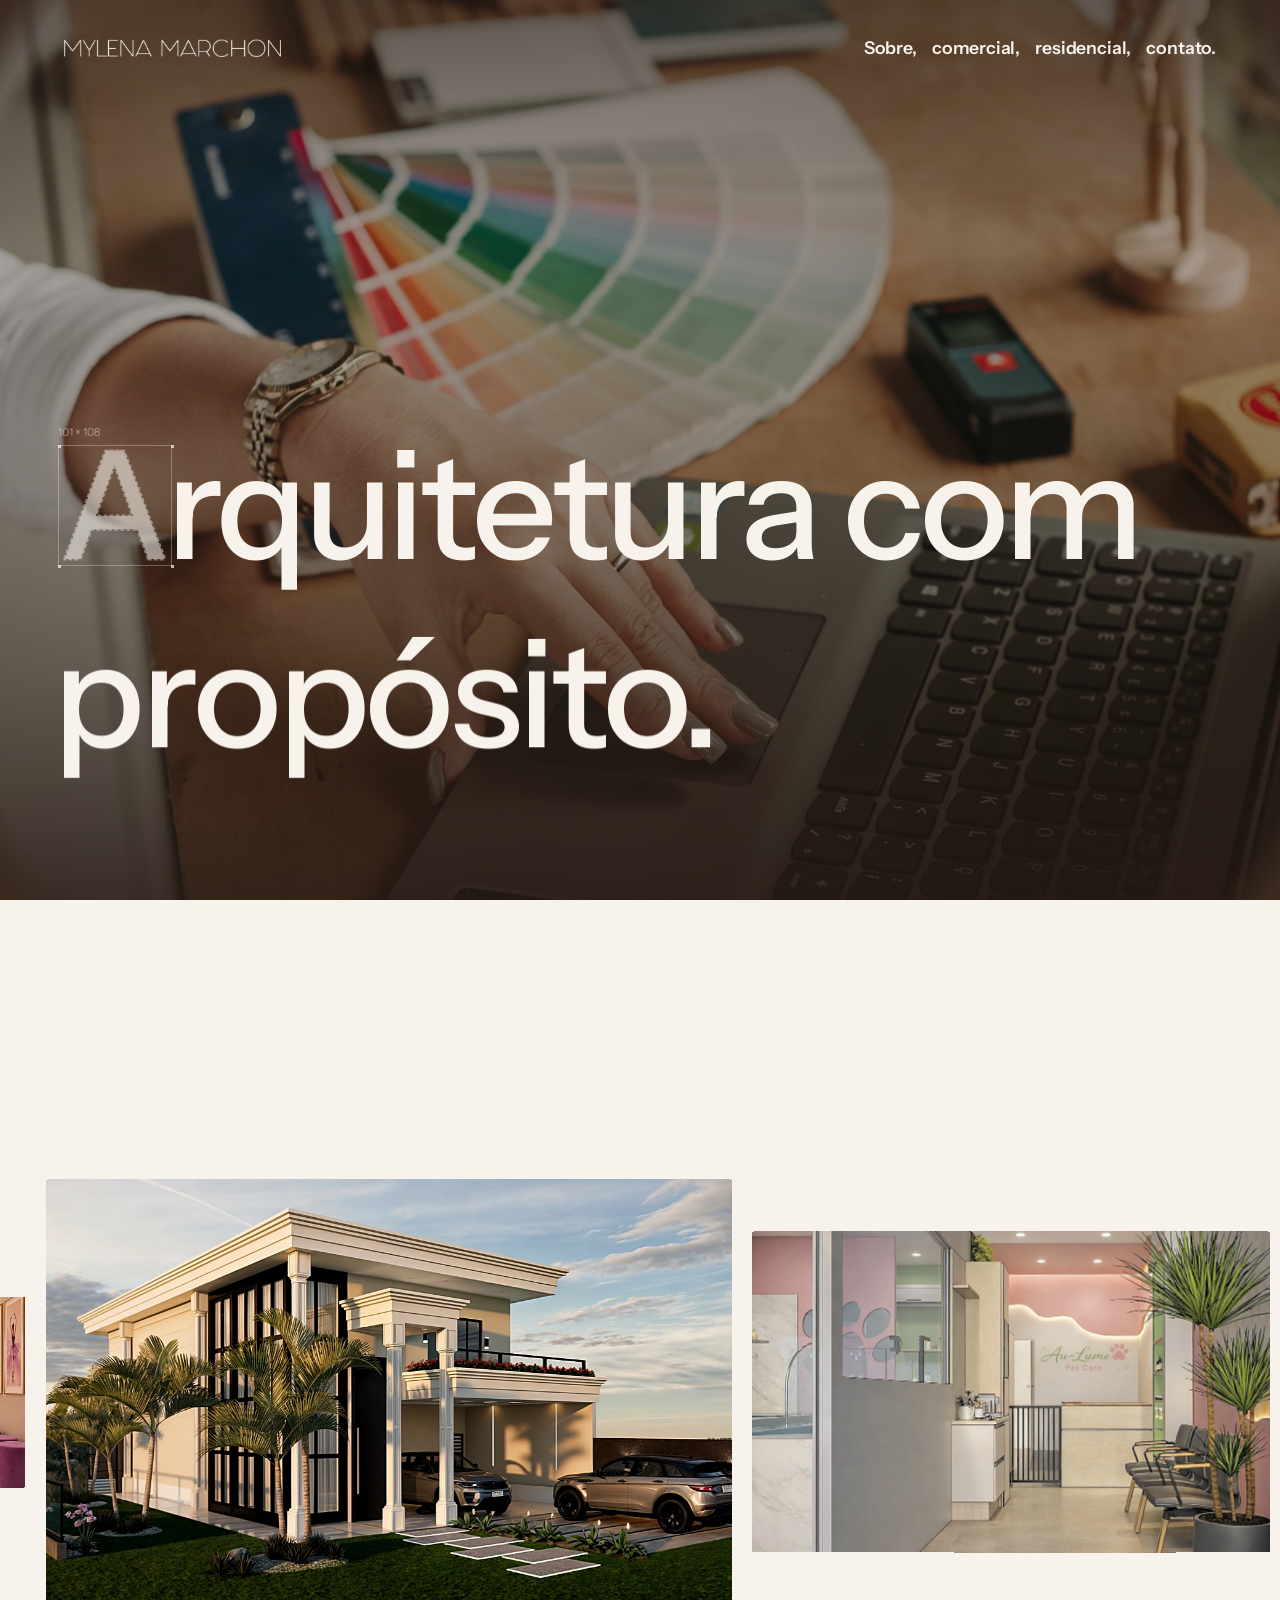
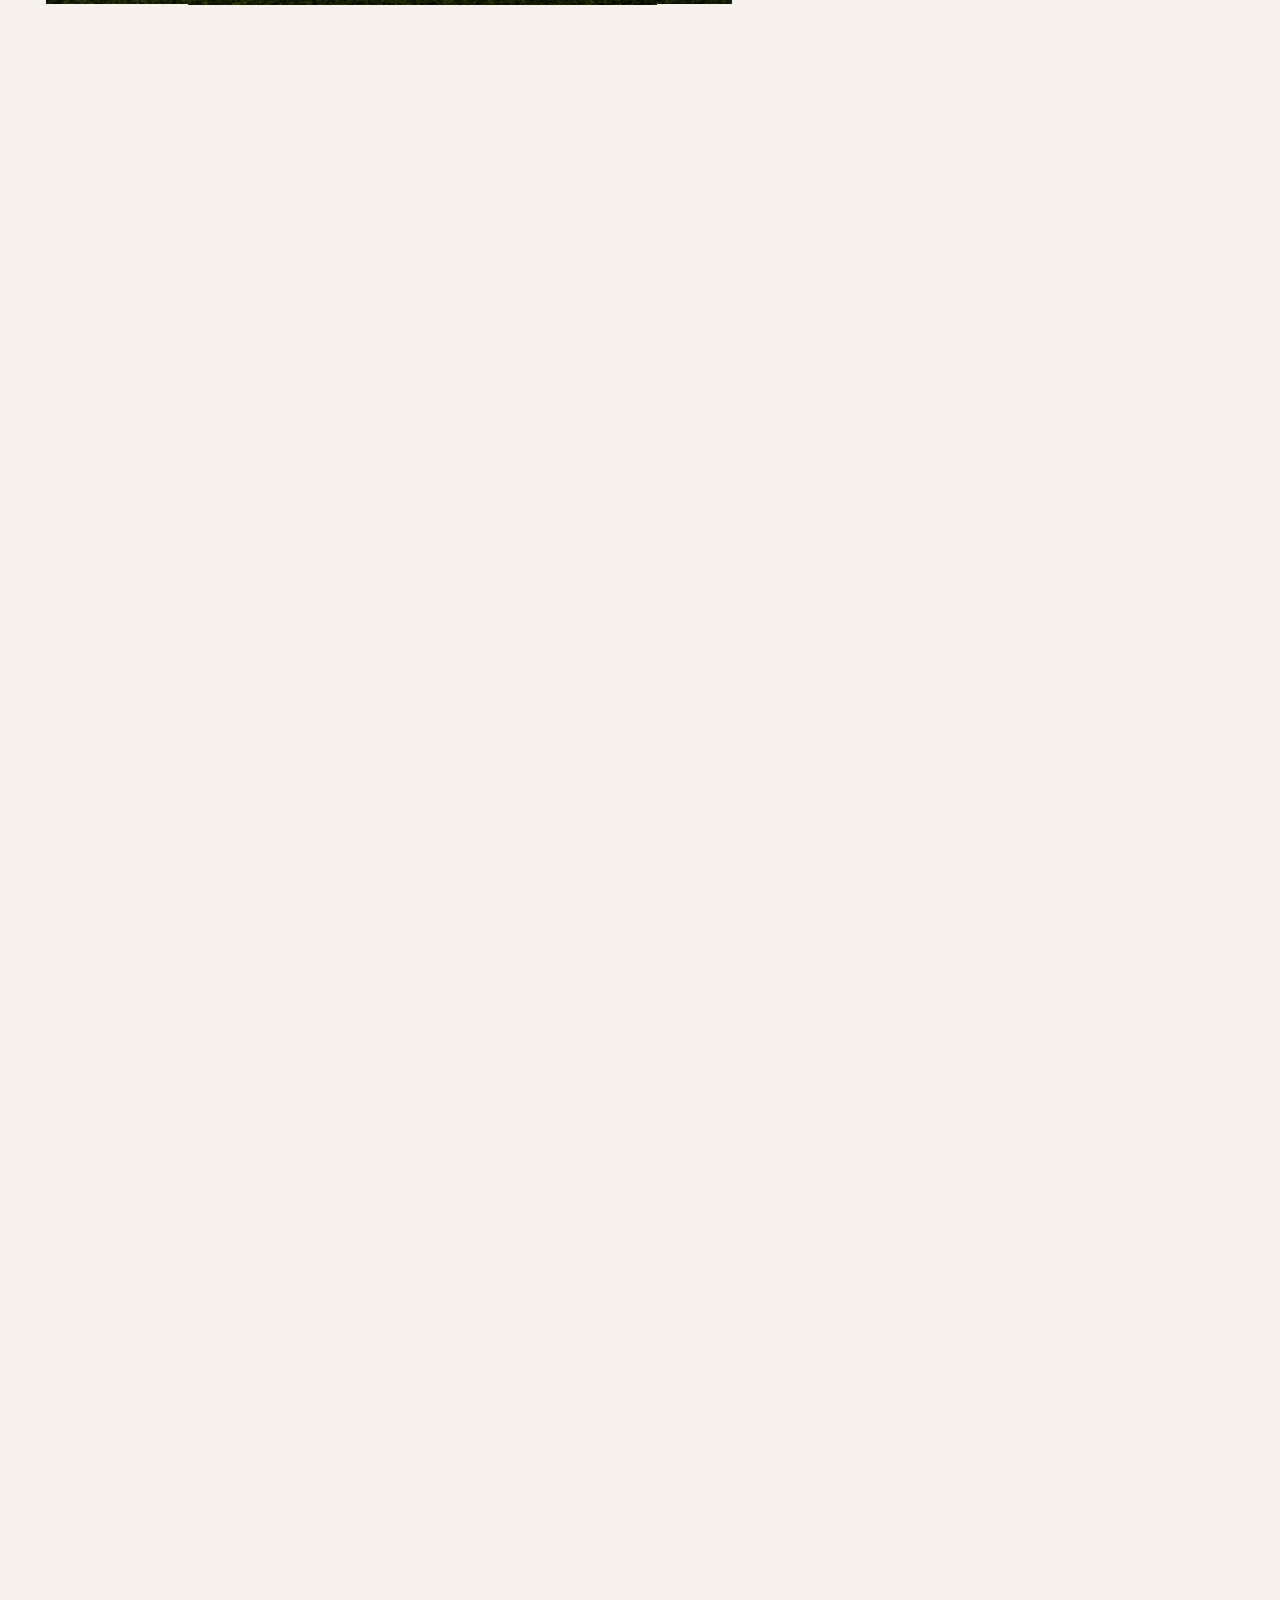
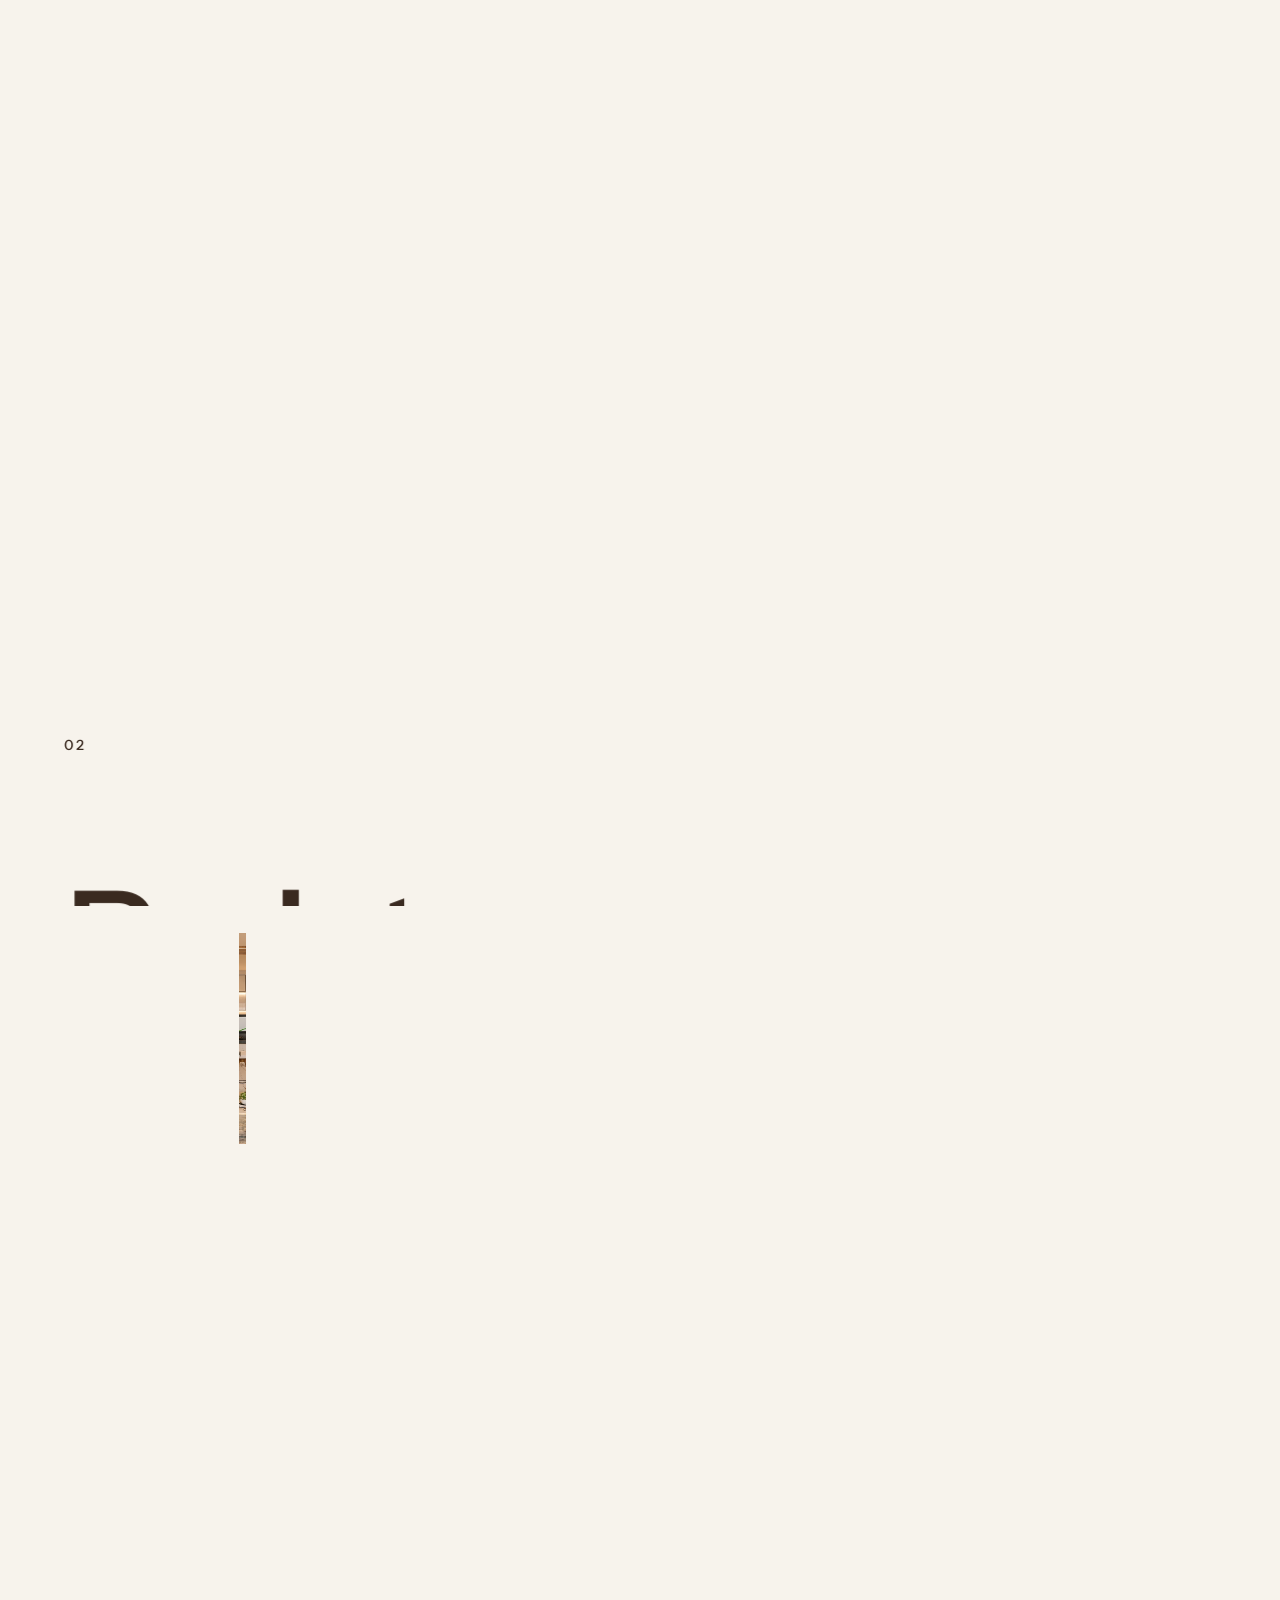
==== index.html @ b4330e36 "Site MM Arquitetura Co-Authored-By: Claude Sonnet 5.5 <noreply@anthropic.com>" ====
<!doctype html>
<html lang="pt-BR">
<head>
  <meta charset="utf-8">
  <meta name="viewport" content="width=device-width, initial-scale=1, viewport-fit=cover">
  <title>MM Arquitetura | Mylena Marchon — Arquitetura com propósito</title>
  <meta name="description" content="Arquitetura com propósito. Projetos residenciais e comerciais que unem estética, funcionalidade e identidade. Araruama · Região dos Lagos · Niterói · Rio de Janeiro.">
  <meta name="theme-color" content="#3a2a20">
  <meta property="og:title" content="MM Arquitetura | Mylena Marchon">
  <meta property="og:description" content="Arquitetura com propósito. Espaços que fazem sentido para quem vive e para quem escolhe estar neles.">
  <meta property="og:image" content="assets/img/hero-2-2000.webp">
  <meta property="og:type" content="website">
  <link rel="icon" href="assets/favicon.png">

  <link rel="preconnect" href="https://fonts.googleapis.com">
  <link rel="preconnect" href="https://fonts.gstatic.com" crossorigin>
  <link rel="stylesheet" href="https://fonts.googleapis.com/css2?family=Instrument+Sans:ital,wght@0,400;0,500;0,600;1,400;1,500&display=swap">
  <link rel="preload" as="image" href="assets/img/hero-1-2000.webp" imagesrcset="assets/img/hero-1-1200.webp 1200w, assets/img/hero-1-2000.webp 2000w, assets/img/hero-1-2734.webp 2734w" imagesizes="100vw" fetchpriority="high">
  <link rel="stylesheet" href="css/style.css">
  <script>
    document.documentElement.classList.add('js');
    try {
      if (!sessionStorage.getItem('mm-intro') && !matchMedia('(prefers-reduced-motion: reduce)').matches) document.documentElement.classList.add('intro-on');
    } catch (e) {}
  </script>
</head>
<body>
  <div class="intro-screen" aria-hidden="true">
    <img decoding="async" src="assets/logo-claro.png" alt="" width="600" height="51">
    <p class="intro-screen__text"><span class="typed"></span><i class="caret"></i></p>
  </div>
  <a class="skip" href="#conteudo">Ir para o conteúdo</a>

  <header class="header">
    <a class="brand" href="index.html" aria-label="MM Arquitetura — início">
      <img decoding="async" class="brand__light" src="assets/logo-claro.png" alt="Mylena Marchon Arquitetura e Interiores" width="600" height="51">
      <img decoding="async" class="brand__dark" src="assets/logo-escuro.png" alt="" width="600" height="51">
    </a>
    <button class="burger" aria-label="Abrir menu" aria-expanded="false" aria-controls="menu"><span class="burger__label"><span>menu</span><span>fechar</span></span></button>
    <nav class="nav" id="menu" aria-label="Principal">
      <a href="#sobre">Sobre</a>
      <a href="comerciais.html">comercial</a>
      <a href="residenciais.html">residencial</a>
      <a href="https://wa.me/5522988176655?text=Quero%20iniciar%20meu%20projeto" target="_blank" rel="noopener">contato</a>
    </nav>
  </header>

  <main id="conteudo">

    <!-- HERO -->
    <section class="hero" aria-label="Apresentação" data-crosshair>
      <div class="hero__slide is-active">
        <img decoding="async" width="2000" height="2996" src="assets/img/hero-1-2000.webp" srcset="assets/img/hero-1-1200.webp 1200w, assets/img/hero-1-2000.webp 2000w, assets/img/hero-1-2734.webp 2734w" sizes="100vw" alt="Mãos sobre o notebook com leque de cores e amostras sobre a mesa" style="object-position:50% 30%" fetchpriority="high">
      </div>
      <div class="hero__slide">
        <img decoding="async" width="1200" height="1798" data-srcset="assets/img/hero-2-1200.webp 1200w, assets/img/hero-2-2000.webp 2000w, assets/img/hero-2-2734.webp 2734w" sizes="100vw" alt="Arquiteta desenhando uma planta baixa" style="object-position:50% 62%">
      </div>
      <div class="hero__slide">
        <img decoding="async" width="1200" height="1798" data-srcset="assets/img/hero-3-1200.webp 1200w, assets/img/hero-3-2000.webp 2000w, assets/img/hero-3-2734.webp 2734w" sizes="100vw" alt="Mesa de trabalho com trena, lápis e plantas" style="object-position:50% 55%">
      </div>
      <div class="hero__slide">
        <img decoding="async" width="1200" height="1798" data-srcset="assets/img/hero-4-1200.webp 1200w, assets/img/hero-4-2000.webp 2000w, assets/img/hero-4-2734.webp 2734w" sizes="100vw" alt="Cartela de cores para escolha de paleta do projeto" style="object-position:50% 58%">
      </div>
      <div class="hero__slide">
        <img decoding="async" width="1200" height="1798" data-srcset="assets/img/hero-5-1200.webp 1200w, assets/img/hero-5-2000.webp 2000w, assets/img/hero-5-2734.webp 2734w" sizes="100vw" alt="Visualização do projeto em tablet" style="object-position:50% 40%">
      </div>
      <div class="hero__slide">
        <img decoding="async" width="1200" height="1798" data-srcset="assets/img/hero-6-1200.webp 1200w, assets/img/hero-6-2000.webp 2000w, assets/img/hero-6-2734.webp 2734w" sizes="100vw" alt="Leque de tons rosados em análise de cores" style="object-position:50% 38%">
      </div>
      <div class="hero__shade"></div>

      <div class="hero__content hero__content--wide">
        <h1 class="display h-xl" data-techtext="Arquitetura com|propósito.">Arquitetura com propósito.</h1>
      </div>

    </section>


    <!-- NÚMEROS: +600 ambientes -->
    <section class="counter" data-counter aria-label="Mais de 600 ambientes transformados">
      <div class="counter__stick" data-crosshair="#3a2a20">
        <div class="counter__strip">
          <div class="counter__item"><img src="assets/img/ct-0-2560.webp" srcset="assets/img/ct-0-1280.webp 1280w, assets/img/ct-0-2560.webp 2560w" sizes="(max-width:800px) 90vw, 70vw" width="2560" height="1614" alt="Sala de estar e jantar com janelas altas, painel de TV e pendente" decoding="async" loading="lazy" draggable="false"></div>
          <div class="counter__item"><img src="assets/img/ct-1-2560.webp" srcset="assets/img/ct-1-1280.webp 1280w, assets/img/ct-1-2560.webp 2560w" sizes="(max-width:800px) 90vw, 70vw" width="2560" height="1799" alt="Sala de aula de dança com espelhos e identidade visual" decoding="async" loading="lazy" draggable="false"></div>
          <div class="counter__item"><img src="assets/img/ct-2-2560.webp" srcset="assets/img/ct-2-1280.webp 1280w, assets/img/ct-2-2560.webp 2560w" sizes="(max-width:800px) 90vw, 70vw" width="2560" height="1440" alt="Fachada residencial noturna com iluminação cênica" decoding="async" loading="lazy" draggable="false"></div>
          <div class="counter__item"><img src="assets/img/ct-3-2560.webp" srcset="assets/img/ct-3-1280.webp 1280w, assets/img/ct-3-2560.webp 2560w" sizes="(max-width:800px) 90vw, 70vw" width="2560" height="1707" alt="Recepção do pet care Au Lume" decoding="async" loading="lazy" draggable="false"></div>
          <div class="counter__item"><img src="assets/img/ct-4-2560.webp" srcset="assets/img/ct-4-1280.webp 1280w, assets/img/ct-4-2560.webp 2560w" sizes="(max-width:800px) 90vw, 70vw" width="2560" height="1740" alt="Suíte com cabeceira estofada e painel ripado" decoding="async" loading="lazy" draggable="false"></div>
          <div class="counter__item"><img src="assets/img/ct-5-2560.webp" srcset="assets/img/ct-5-1280.webp 1280w, assets/img/ct-5-2560.webp 2560w" sizes="(max-width:800px) 90vw, 70vw" width="2560" height="1920" alt="Sala de procedimentos da clínica Pamela Moraes" decoding="async" loading="lazy" draggable="false"></div>
          <div class="counter__item"><img src="assets/img/ct-6-2560.webp" srcset="assets/img/ct-6-1280.webp 1280w, assets/img/ct-6-2560.webp 2560w" sizes="(max-width:800px) 90vw, 70vw" width="2560" height="2340" alt="Sala de estar com sofá em L e tapete" decoding="async" loading="lazy" draggable="false"></div>
          <div class="counter__item"><img src="assets/img/ct-7-2560.webp" srcset="assets/img/ct-7-1280.webp 1280w, assets/img/ct-7-2560.webp 2560w" sizes="(max-width:800px) 90vw, 70vw" width="2560" height="2340" alt="Fachada do laboratório Measure Ocean" decoding="async" loading="lazy" draggable="false"></div>
        </div>
        <p class="counter__num"><span class="counter__plus">+ de</span><span class="counter__digits" data-count="600">600</span></p>
        <p class="counter__label">ambientes transformados</p>
      </div>
    </section>

    <!-- ESSÊNCIA / ABORDAGEM -->
    <section class="approach" data-statement aria-label="Uma arquitetura que entende o espaço e as pessoas. Nossa abordagem: escuta, projeto e execução.">
      <div class="approach__stage">
        <div class="approach__intro" data-intro>
          <div class="approach__side approach__side--l" data-side><img decoding="async" width="2560" height="1799" src="assets/img/cs-2-2560.webp" srcset="assets/img/cs-2-1280.webp 1280w, assets/img/cs-2-2560.webp 2560w" sizes="(max-width:800px) 45vw, 20vw" alt="" loading="lazy" draggable="false"><img decoding="async" width="2560" height="1920" src="assets/img/cs-6-2560.webp" srcset="assets/img/cs-6-1280.webp 1280w, assets/img/cs-6-2560.webp 2560w" sizes="(max-width:800px) 45vw, 20vw" alt="" loading="lazy" draggable="false"><img decoding="async" width="2560" height="1707" src="assets/img/cs-4-2560.webp" srcset="assets/img/cs-4-1280.webp 1280w, assets/img/cs-4-2560.webp 2560w" sizes="(max-width:800px) 45vw, 20vw" alt="" loading="lazy" draggable="false"></div>
          <div class="approach__heading">
            <h2 class="approach__title" data-fold aria-label="Uma arquitetura que entende o espaço e as pessoas."><span class="w">Uma</span> <span class="w">arquitetura</span> <span class="w">que</span><br class="br-d"> <span class="w">entende</span> <span class="w">o</span> <span class="w">espaço</span><br> <span class="w">e</span> <span class="w w--em">as</span> <span class="w w--em">pessoas.</span></h2>
          </div>
          <div class="approach__side approach__side--r" data-side data-lag="1"><img decoding="async" width="2560" height="1441" src="assets/img/cs-7-2560.webp" srcset="assets/img/cs-7-1280.webp 1280w, assets/img/cs-7-2560.webp 2560w" sizes="(max-width:800px) 45vw, 20vw" alt="" loading="lazy" draggable="false"><img decoding="async" width="2560" height="1440" src="assets/img/cs-1-2560.webp" srcset="assets/img/cs-1-1280.webp 1280w, assets/img/cs-1-2560.webp 2560w" sizes="(max-width:800px) 45vw, 20vw" alt="" loading="lazy" draggable="false"><img decoding="async" width="2560" height="1707" src="assets/img/cs-3-2560.webp" srcset="assets/img/cs-3-1280.webp 1280w, assets/img/cs-3-2560.webp 2560w" sizes="(max-width:800px) 45vw, 20vw" alt="" loading="lazy" draggable="false"></div>
        </div>
      <div class="approach__step approach__step--r" data-step>
        <div class="step__head"><p class="bcap "><span>01</span></p><h3 class="step__title"><span>Escuta</span></h3></div>
        <div class="media media--one media--left"><div class="m"><img decoding="async" width="2560" height="1707" src="assets/img/cs-3-2560.webp" srcset="assets/img/cs-3-1280.webp 1280w, assets/img/cs-3-2560.webp 2560w" sizes="(max-width:800px) 90vw, 60vw" alt="Suíte projetada pela MM Arquitetura" loading="lazy" draggable="false"></div></div>
        <p class="step__text">Entender a rotina, as necessidades e os desejos antes de desenhar.</p>
      </div>
      <div class="approach__step approach__step--under" data-step>
        <div class="step__head"><p class="bcap "><span>02</span></p><h3 class="step__title"><span>Projeto</span></h3></div>
        <div class="media media--three"><div class="m m1"><img decoding="async" width="2560" height="1740" src="assets/img/cs-5-2560.webp" srcset="assets/img/cs-5-1280.webp 1280w, assets/img/cs-5-2560.webp 2560w" sizes="(max-width:800px) 90vw, 60vw" alt="Suíte com cabeceira estofada" loading="lazy" draggable="false"></div><div class="m m2"><img decoding="async" width="2560" height="1707" src="assets/img/cs-4-2560.webp" srcset="assets/img/cs-4-1280.webp 1280w, assets/img/cs-4-2560.webp 2560w" sizes="(max-width:800px) 90vw, 60vw" alt="Recepção do pet care Au Lume" loading="lazy" draggable="false"></div><div class="m m3"><img decoding="async" width="2560" height="1920" src="assets/img/cs-6-2560.webp" srcset="assets/img/cs-6-1280.webp 1280w, assets/img/cs-6-2560.webp 2560w" sizes="(max-width:800px) 90vw, 60vw" alt="Sala de procedimentos de clínica" loading="lazy" draggable="false"></div></div>
        <p class="step__text">Layout, materiais, iluminação e marcenaria pensados juntos, com imagens 3D antes da obra.</p>
      </div>
      <div class="approach__step" data-step>
        <div class="step__head"><p class="bcap "><span>03</span></p><h3 class="step__title"><span>Execução</span></h3></div>
        <div class="media media--one media--right" data-morph>
          <div class="m m--morph"><div class="morph__stage">
            <img decoding="async" width="1619" height="971" class="ly ly1" src="assets/img/ex-sketch.webp" alt="Esboço a lápis de uma casa contemporânea" loading="lazy" draggable="false">
            <img decoding="async" width="1672" height="941" class="ly ly2" src="assets/img/ex-color.webp" alt="Esboço colorido da mesma casa" loading="lazy" draggable="false">
            <img decoding="async" width="2560" height="1440" class="ly ly3" src="assets/img/cs-1-2560.webp" srcset="assets/img/cs-1-1280.webp 1280w, assets/img/cs-1-2560.webp 2560w" sizes="(max-width:800px) 90vw, 60vw" alt="Render final da casa construída" loading="lazy" draggable="false">
            <span class="morph__scan" aria-hidden="true"></span>
          </div></div>
          <p class="bcap morph__cap" aria-hidden="true"><span data-morph-label>esboço</span></p>
        </div>
        <p class="step__text">Acompanhamento próximo, para o projeto ficar fiel do papel à obra.</p>
      </div>
      </div>
    </section>

    <!-- RESIDENCIAL -->
    <section class="section section--light split" aria-label="Projetos residenciais">
      <div class="split__grid">
        <div>
          <h2 class="display h-lg split__title" data-reveal style="--d:.08s">Casas que fazem sentido para quem vive nelas.</h2>
        </div>
        <div class="split__side">
          <p data-reveal style="--d:.16s">Uma casa não precisa apenas ser bonita. Ela precisa refletir quem você é.</p>
          <a class="link" data-reveal style="--d:.24s" href="residenciais.html">Ver projetos residenciais <span>→</span></a>
        </div>
      </div>
    </section>
    <section class="frame frame--clean" aria-label="Fachada residencial ao entardecer com iluminação cênica">
      <div class="frame__media"><img decoding="async" width="1536" height="1024" src="assets/img/res-fach1-1800.webp" srcset="assets/img/res-fach1-900.webp 900w, assets/img/res-fach1-1800.webp 1800w, assets/img/res-fach1-2560.webp 2560w" sizes="100vw" alt="Fachada residencial ao entardecer com iluminação cênica" loading="lazy"></div>
    </section>

    <!-- COMERCIAL -->
    <section class="section section--light split" aria-label="Projetos comerciais">
      <div class="split__grid">
        <div>
          <h2 class="display h-lg split__title" data-reveal style="--d:.08s">Seu espaço também comunica o valor da sua marca.</h2>
        </div>
        <div class="split__side">
          <p data-reveal style="--d:.16s">Arquitetura para posicionar marcas, otimizar operações e criar experiências que geram valor.</p>
          <a class="link" data-reveal style="--d:.24s" href="comerciais.html">Ver projetos comerciais <span>→</span></a>
        </div>
      </div>
    </section>
    <section class="frame frame--clean" aria-label="Fachada da escola de dança Espaço Bruna Marinho com ripado e iluminação">
      <div class="frame__media"><img decoding="async" width="1202" height="1199" src="assets/img/com-bruna-1800.webp" srcset="assets/img/com-bruna-900.webp 900w, assets/img/com-bruna-1800.webp 1800w, assets/img/com-bruna-2560.webp 2560w" sizes="100vw" alt="Fachada da escola de dança Espaço Bruna Marinho com ripado e iluminação" loading="lazy"></div>
    </section>

    <!-- PROJETOS EM DESTAQUE -->
    <section class="section section--light projects" id="projetos">
      <div class="projects__head">
        <div>
          <span class="eyebrow" data-reveal>Projetos</span>
          <h2 class="display h-lg" data-reveal style="--d:.08s">Alguns <em>trabalhos.</em></h2>
        </div>
        <a class="link" data-reveal style="--d:.16s" href="residenciais.html">Ver todos <span>→</span></a>
      </div>
      <div class="stack" data-stack>
        <a class="stack-card" href="residenciais.html" aria-label="Fachada contemporânea — Residencial">
          <img decoding="async" width="1536" height="1024" src="assets/img/res-fach1-1800.webp" srcset="assets/img/res-fach1-900.webp 900w, assets/img/res-fach1-1800.webp 1800w, assets/img/res-fach1-2560.webp 2560w" sizes="(max-width:900px) 100vw, 90vw" alt="Fachada residencial ao entardecer" loading="lazy" draggable="false">
          <span class="stack-card__shade" aria-hidden="true"></span>
          <span class="stack-card__cap"><b>Fachada contemporânea</b><small>Residencial</small></span>
          <span class="stack-card__dim" aria-hidden="true"></span>
        </a>
        <a class="stack-card" href="residenciais.html" aria-label="Suíte acolhedora — Residencial">
          <img decoding="async" width="1521" height="1034" src="assets/img/res-suite1-1800.webp" srcset="assets/img/res-suite1-900.webp 900w, assets/img/res-suite1-1800.webp 1800w" sizes="(max-width:900px) 100vw, 90vw" alt="Suíte com cabeceira estofada e painel ripado" loading="lazy" draggable="false">
          <span class="stack-card__shade" aria-hidden="true"></span>
          <span class="stack-card__cap"><b>Suíte acolhedora</b><small>Residencial</small></span>
          <span class="stack-card__dim" aria-hidden="true"></span>
        </a>
        <a class="stack-card" href="comerciais.html" aria-label="Espaço Bruna Marinho — Escola de dança · São Pedro da Aldeia">
          <img decoding="async" width="1202" height="1199" src="assets/img/com-bruna-1800.webp" srcset="assets/img/com-bruna-900.webp 900w, assets/img/com-bruna-1800.webp 1800w, assets/img/com-bruna-2560.webp 2560w" sizes="(max-width:900px) 100vw, 90vw" alt="Fachada da escola de dança com ripado e letreiro dourado" loading="lazy" draggable="false">
          <span class="stack-card__shade" aria-hidden="true"></span>
          <span class="stack-card__cap"><b>Espaço Bruna Marinho</b><small>Escola de dança · São Pedro da Aldeia</small></span>
          <span class="stack-card__dim" aria-hidden="true"></span>
        </a>
        <a class="stack-card" href="comerciais.html" aria-label="Au Lume Pet Care — Estética animal · Araruama">
          <img decoding="async" width="1536" height="1024" src="assets/img/com-aulume2-1800.webp" srcset="assets/img/com-aulume2-900.webp 900w, assets/img/com-aulume2-1800.webp 1800w" sizes="(max-width:900px) 100vw, 90vw" alt="Recepção do pet care em tons rosa e verde" loading="lazy" draggable="false">
          <span class="stack-card__shade" aria-hidden="true"></span>
          <span class="stack-card__cap"><b>Au Lume Pet Care</b><small>Estética animal · Araruama</small></span>
          <span class="stack-card__dim" aria-hidden="true"></span>
        </a>
        <a class="stack-card" href="comerciais.html" aria-label="Measure Ocean — Laboratório · Cabo Frio">
          <img decoding="async" width="1312" height="1199" src="assets/img/com-measure-1800.webp" srcset="assets/img/com-measure-900.webp 900w, assets/img/com-measure-1800.webp 1800w" sizes="(max-width:900px) 100vw, 90vw" alt="Fachada do laboratório Measure Ocean" loading="lazy" draggable="false">
          <span class="stack-card__shade" aria-hidden="true"></span>
          <span class="stack-card__cap"><b>Measure Ocean</b><small>Laboratório · Cabo Frio</small></span>
          <span class="stack-card__dim" aria-hidden="true"></span>
        </a>
      </div>
    </section>

    <!-- SOBRE -->
    <section class="section section--dark on-dark" id="sobre">
      <div class="about">
        <div class="about__photo" data-reveal>
          <div class="frame__media"><img decoding="async" width="1800" height="2697" src="assets/img/mylena-1800.webp" srcset="assets/img/mylena-900.webp 900w, assets/img/mylena-1800.webp 1800w" sizes="(max-width:860px) 100vw, 45vw" alt="Retrato da arquiteta Mylena Marchon" loading="lazy" style="object-position:50% 25%"></div>
        </div>
        <div class="about__text">
          <span class="eyebrow" data-reveal>Sobre</span>
          <h2 class="display h-lg" data-reveal style="--d:.08s">Prazer, eu sou <em>Mylena Marchon.</em></h2>
          <p data-reveal style="--d:.14s">Arquiteta e fundadora da MM Arquitetura. Acredito que arquitetura vai muito além de ambientes bonitos: um bom projeto entende as pessoas, suas rotinas e a história por trás de cada espaço.</p>
          <p data-reveal style="--d:.2s">Nos projetos comerciais, esse olhar se amplia para a marca, o público e a operação. Acompanho cada projeto de perto, do papel à execução.</p>
          <p class="about__quote" data-reveal style="--d:.26s">Arquitetura com propósito é criar espaços que funcionam, comunicam e criam conexão.</p>
        </div>
      </div>
    </section>

    <!-- FAIXA -->
    <div class="marquee" data-marquee aria-hidden="true">
      <div class="marquee__track">
        <span>Levantamento</span><span>Estudo de layout</span><span>Conceito</span><span>Perspectivas 3D</span><span>Projeto executivo</span><span>Marcenaria</span><span>Iluminação</span><span>Acompanhamento da obra</span>
      </div>
    </div>

    <!-- SERVIÇOS -->
    <section class="section section--sand" id="servicos">
      <div class="services">
        <div>
          <span class="eyebrow" data-reveal>O que fazemos</span>
          <h2 class="display h-md" data-reveal style="--d:.08s" >Cada projeto é desenvolvido de acordo com a sua necessidade.</h2>
        </div>
        <ul class="services__list">
          <li class="service" data-reveal><small>01</small><h3>Arquitetura de interiores</h3><p>Layout, materiais, iluminação, mobiliário e marcenaria com personalidade e funcionalidade.</p></li>
          <li class="service" data-reveal><small>02</small><h3>Projetos comerciais</h3><p>Identidade de marca, experiência do cliente, operação e funcionalidade em um só projeto.</p></li>
          <li class="service" data-reveal><small>03</small><h3>Projetos residenciais</h3><p>Ambientes pensados para a rotina, os desejos e a personalidade de cada cliente.</p></li>
          <li class="service" data-reveal><small>04</small><h3>Reformas</h3><p>Novas necessidades e estética, com viabilidade de execução.</p></li>
          <li class="service" data-reveal><small>05</small><h3>Projetos arquitetônicos</h3><p>Soluções completas para novos espaços, do conceito à obra.</p></li>
        </ul>
      </div>

      <div class="pillars">
        <div class="pillar" data-reveal><h3>Projeto personalizado</h3><p>Nenhum projeto começa pronto.</p></div>
        <div class="pillar" data-reveal style="--d:.08s"><h3>Visualização antes da obra</h3><p>Imagens 3D para decidir com segurança.</p></div>
        <div class="pillar" data-reveal style="--d:.16s"><h3>Estética com viabilidade</h3><p>Projetos marcantes e coerentes com seu investimento.</p></div>
        <div class="pillar" data-reveal style="--d:.24s"><h3>Atendimento próximo</h3><p>Você participa e entende cada escolha.</p></div>
      </div>
    </section>

    <!-- CTA FINAL -->
    <section class="frame frame--center on-dark" aria-label="Contato">
      <div class="frame__media"><img decoding="async" width="1536" height="1024" src="assets/img/res-sala1-1800.webp" srcset="assets/img/res-sala1-900.webp 900w, assets/img/res-sala1-1800.webp 1800w" sizes="100vw" alt="Sala de estar e jantar integradas com marcenaria em tons de madeira" loading="lazy"></div>
      <div class="frame__body">
        <span class="eyebrow" data-reveal>Vamos conversar</span>
        <h2 class="display h-xl" data-reveal style="--d:.08s">Vamos transformar seu <em>espaço?</em></h2>
        <p data-reveal style="--d:.16s">Conte um pouco sobre o seu projeto. O primeiro passo é entender o que você precisa.</p>
        <a class="btn" data-reveal style="--d:.24s" href="https://wa.me/5522988176655?text=Quero%20iniciar%20meu%20projeto" target="_blank" rel="noopener">Falar com a MM Arquitetura</a>
      </div>
    </section>
  </main>

  <footer class="foot" id="rodape">
    <div class="foot__inner">
      <nav class="foot__nav" aria-label="Rodapé">
        <a href="#sobre">Sobre</a>
        <a href="comerciais.html">Comercial</a>
        <a href="residenciais.html">Residencial</a>
        <a href="https://wa.me/5522988176655?text=Quero%20iniciar%20meu%20projeto" target="_blank" rel="noopener">Contato</a>
      </nav>
      <div class="foot__brand">
        <img decoding="async" src="assets/logo-escuro.png" alt="Mylena Marchon Arquitetura e Interiores" width="600" height="51" loading="lazy">
        <p>© 2026 MM Arquitetura — Mylena Marchon</p>
      </div>
      <nav class="foot__social" aria-label="Redes">
        <a href="https://instagram.com/arq.mylenamarcho" target="_blank" rel="noopener">Instagram</a>
        <a href="https://wa.me/5522988176655" target="_blank" rel="noopener">WhatsApp</a>
      </nav>
    </div>
    <div class="foot__bar">
      <p class="foot__call"><span>Fale com a gente</span> <a href="https://wa.me/5522988176655" target="_blank" rel="noopener">(22) 98817-6655</a></p>
      <a class="foot__top" href="#">Voltar ao topo</a>
      <p class="foot__where">Araruama · Região dos Lagos · Niterói · Rio de Janeiro · On-line</p>
    </div>
    <div class="foot__sketch" data-sketch><svg class="sk" viewBox="0 0 1900 520" preserveAspectRatio="xMidYMax slice" aria-hidden="true" focusable="false"><path class="s" pathLength="1" style="--d:0.00s" d="M0 460 C180 448 420 464 700 454 S1180 446 1440 458 S1760 450 1900 456"/><path class="l" pathLength="1" style="--d:0.03s" d="M0 478 C260 468 560 482 900 472 S1500 478 1900 470"/><path class="s" pathLength="1" style="--d:0.05s" d="M331.4 167.9 Q554.8 162.2 780.0 156.3"/><path class="s" pathLength="1" style="--d:0.08s" d="M326.4 182.9 Q554.7 176.0 784.7 169.4"/><path class="s" pathLength="1" style="--d:0.10s" d="M786.6 168.5 Q786.4 178.2 791.5 185.5"/><path class="s" pathLength="1" style="--d:0.13s" d="M324.9 180.4 Q328.6 175.5 330.1 166.6"/><path class="s" pathLength="1" style="--d:0.16s" d="M370.5 181.9 Q370.8 316.0 371.8 453.1"/><path class="s" pathLength="1" style="--d:0.18s" d="M752.0 182.5 Q752.1 317.6 751.9 451.3"/><path class="l" pathLength="1" style="--d:0.21s" d="M373.1 232.7 Q564.0 230.0 751.4 223.1"/><path class="s" pathLength="1" style="--d:0.23s" d="M419.4 194.8 L700.7 189.7 L701.0 219.7 L421.3 227.0 L418.6 195.2"/><path class="l" pathLength="1" style="--d:0.26s" d="M471.0 196.8 Q471.6 210.4 469.1 224.3"/><path class="l" pathLength="1" style="--d:0.29s" d="M519.2 196.7 Q521.1 209.6 520.9 224.5"/><path class="l" pathLength="1" style="--d:0.31s" d="M569.2 196.1 Q568.5 209.5 570.6 223.4"/><path class="l" pathLength="1" style="--d:0.34s" d="M619.4 197.5 Q620.2 210.3 619.3 224.3"/><path class="l" pathLength="1" style="--d:0.37s" d="M664.4 196.5 Q663.5 210.2 665.9 224.6"/><path class="h" pathLength="1" style="--d:0.39s" d="M429.4 223.8 Q440.6 211.3 452.7 197.3"/><path class="h" pathLength="1" style="--d:0.42s" d="M459.4 223.5 Q470.2 211.5 482.5 196.7"/><path class="h" pathLength="1" style="--d:0.44s" d="M489.2 224.2 Q500.6 209.6 511.5 197.2"/><path class="h" pathLength="1" style="--d:0.47s" d="M520.9 224.0 Q530.7 210.4 542.1 197.7"/><path class="h" pathLength="1" style="--d:0.50s" d="M550.8 224.6 Q560.4 209.8 571.5 196.4"/><path class="h" pathLength="1" style="--d:0.52s" d="M579.4 224.9 Q591.5 211.4 602.8 197.2"/><path class="h" pathLength="1" style="--d:0.55s" d="M609.1 224.9 Q620.8 209.7 631.5 197.4"/><path class="h" pathLength="1" style="--d:0.57s" d="M640.2 223.6 Q650.5 211.1 661.4 197.4"/><path class="h" pathLength="1" style="--d:0.60s" d="M670.1 224.7 Q680.1 210.0 692.2 196.6"/><path class="s" pathLength="1" style="--d:0.63s" d="M411.2 261.2 L714.6 255.4 L715.8 442.8 L409.1 443.6 L410.2 261.0"/><path class="l" pathLength="1" style="--d:0.65s" d="M463.0 260.3 Q461.4 353.6 462.4 444.2"/><path class="l" pathLength="1" style="--d:0.68s" d="M513.0 260.8 Q512.6 350.1 514.4 444.9"/><path class="l" pathLength="1" style="--d:0.70s" d="M566.0 260.5 Q564.1 352.5 565.6 445.0"/><path class="l" pathLength="1" style="--d:0.73s" d="M618.5 260.8 Q616.3 352.2 618.5 444.4"/><path class="l" pathLength="1" style="--d:0.76s" d="M667.7 260.4 Q669.2 353.7 668.8 444.7"/><path class="l" pathLength="1" style="--d:0.78s" d="M411.2 332.2 Q562.7 330.2 716.4 325.6"/><path class="h" pathLength="1" style="--d:0.81s" d="M419.2 332.3 Q429.2 300.2 439.0 268.8"/><path class="h" pathLength="1" style="--d:0.83s" d="M442.5 332.2 Q451.5 299.8 459.9 268.7"/><path class="h" pathLength="1" style="--d:0.86s" d="M463.1 332.2 Q472.2 300.5 482.0 267.5"/><path class="h" pathLength="1" style="--d:0.89s" d="M486.2 332.8 Q495.4 300.0 503.5 267.0"/><path class="h" pathLength="1" style="--d:0.91s" d="M507.4 331.3 Q516.6 300.4 526.8 268.3"/><path class="h" pathLength="1" style="--d:0.94s" d="M529.7 332.3 Q538.9 300.8 547.4 267.9"/><path class="h" pathLength="1" style="--d:0.97s" d="M552.8 331.8 Q561.6 300.8 570.2 267.6"/><path class="h" pathLength="1" style="--d:0.99s" d="M574.7 332.7 Q582.3 300.0 592.4 268.9"/><path class="h" pathLength="1" style="--d:1.02s" d="M595.9 331.6 Q604.6 299.3 613.4 267.8"/><path class="h" pathLength="1" style="--d:1.04s" d="M617.6 332.7 Q627.3 300.0 637.0 267.9"/><path class="h" pathLength="1" style="--d:1.07s" d="M640.7 331.1 Q648.1 299.1 658.4 268.1"/><path class="h" pathLength="1" style="--d:1.10s" d="M661.0 331.3 Q670.6 300.6 679.9 267.0"/><path class="h" pathLength="1" style="--d:1.12s" d="M683.3 331.1 Q693.7 299.5 702.3 267.9"/><path class="h" pathLength="1" style="--d:1.15s" d="M706.6 332.9 Q715.3 300.3 724.4 267.4"/><path class="h" pathLength="1" style="--d:1.17s" d="M419.0 441.9 Q432.0 390.4 444.4 339.4"/><path class="h" pathLength="1" style="--d:1.20s" d="M458.4 442.0 Q469.5 390.7 482.2 340.5"/><path class="h" pathLength="1" style="--d:1.23s" d="M496.8 441.2 Q507.8 391.6 520.9 340.4"/><path class="h" pathLength="1" style="--d:1.25s" d="M534.3 442.8 Q545.3 390.9 557.8 340.1"/><path class="h" pathLength="1" style="--d:1.28s" d="M572.9 441.9 Q584.8 391.6 596.3 339.4"/><path class="h" pathLength="1" style="--d:1.30s" d="M610.3 442.4 Q622.4 391.6 633.4 340.8"/><path class="h" pathLength="1" style="--d:1.33s" d="M648.1 442.6 Q661.0 392.0 671.6 340.8"/><path class="h" pathLength="1" style="--d:1.36s" d="M685.2 441.9 Q698.7 390.7 710.1 340.5"/><path class="s" pathLength="1" style="--d:1.38s" d="M724.0 298.7 L744.9 296.8 L744.8 445.1 L723.5 446.8 L723.0 299.0"/><path class="l" pathLength="1" style="--d:1.41s" d="M738.4 372.2 Q738.1 382.9 738.5 392.0"/><path class="s" pathLength="1" style="--d:1.43s" d="M751.1 290.1 Q967.8 283.3 1179.3 280.7"/><path class="l" pathLength="1" style="--d:1.46s" d="M753.1 304.2 Q964.6 299.1 1175.4 293.6"/><path class="s" pathLength="1" style="--d:1.49s" d="M791.1 293.5 Q792.3 370.8 791.5 452.2"/><path class="s" pathLength="1" style="--d:1.51s" d="M880.3 290.5 Q879.5 372.0 880.3 452.1"/><path class="s" pathLength="1" style="--d:1.54s" d="M970.0 292.6 Q971.0 372.3 968.2 452.1"/><path class="s" pathLength="1" style="--d:1.57s" d="M1059.3 291.9 Q1061.7 373.7 1058.5 451.8"/><path class="s" pathLength="1" style="--d:1.59s" d="M1149.4 291.0 Q1152.2 371.9 1151.6 453.4"/><path class="l" pathLength="1" style="--d:1.62s" d="M765.2 283.5 Q767.6 276.3 769.6 268.3"/><path class="l" pathLength="1" style="--d:1.64s" d="M785.2 282.9 Q786.8 275.4 789.4 266.9"/><path class="l" pathLength="1" style="--d:1.67s" d="M803.5 283.1 Q806.0 274.8 807.9 266.9"/><path class="l" pathLength="1" style="--d:1.70s" d="M822.5 282.2 Q824.9 274.7 827.2 266.9"/><path class="l" pathLength="1" style="--d:1.72s" d="M842.2 282.8 Q844.0 274.6 845.6 266.6"/><path class="l" pathLength="1" style="--d:1.75s" d="M860.7 281.5 Q863.4 274.2 865.7 265.3"/><path class="l" pathLength="1" style="--d:1.77s" d="M879.4 280.9 Q882.6 273.8 884.4 264.9"/><path class="l" pathLength="1" style="--d:1.80s" d="M898.9 281.3 Q900.5 273.2 902.4 264.7"/><path class="l" pathLength="1" style="--d:1.83s" d="M917.5 280.7 Q920.2 271.8 922.7 265.1"/><path class="l" pathLength="1" style="--d:1.85s" d="M937.4 280.0 Q938.5 272.0 941.3 263.5"/><path class="l" pathLength="1" style="--d:1.88s" d="M955.3 279.6 Q957.5 271.0 960.0 263.6"/><path class="l" pathLength="1" style="--d:1.90s" d="M974.5 279.6 Q976.6 270.7 979.8 263.7"/><path class="l" pathLength="1" style="--d:1.93s" d="M994.7 278.5 Q995.5 270.1 998.4 262.3"/><path class="l" pathLength="1" style="--d:1.96s" d="M1012.9 278.3 Q1015.0 270.2 1016.2 262.5"/><path class="l" pathLength="1" style="--d:1.98s" d="M1031.9 278.1 Q1034.4 269.3 1035.8 261.2"/><path class="l" pathLength="1" style="--d:2.01s" d="M1050.2 277.9 Q1052.6 269.3 1055.5 261.6"/><path class="l" pathLength="1" style="--d:2.03s" d="M1069.8 277.0 Q1072.4 269.0 1074.0 261.6"/><path class="l" pathLength="1" style="--d:2.06s" d="M1089.7 276.7 Q1091.4 268.1 1093.4 260.9"/><path class="l" pathLength="1" style="--d:2.09s" d="M1108.6 276.2 Q1109.9 268.4 1112.4 260.3"/><path class="l" pathLength="1" style="--d:2.11s" d="M1126.3 275.2 Q1128.9 267.7 1131.0 258.7"/><path class="l" pathLength="1" style="--d:2.14s" d="M1146.2 274.6 Q1147.8 267.2 1150.7 259.3"/><path class="l" pathLength="1" style="--d:2.17s" d="M1165.1 274.6 Q1166.8 266.7 1168.8 259.3"/><path class="s" pathLength="1" style="--d:2.19s" d="M752.8 269.5 Q967.6 263.8 1180.5 258.4"/><path class="l" pathLength="1" style="--d:2.22s" d="M1180.7 451.3 L1199.7 460.7 L1329.1 459.7"/><path class="l" pathLength="1" style="--d:2.24s" d="M1187.3 454.2 Q1221.4 453.0 1260.0 455.5"/><path class="l" pathLength="1" style="--d:2.27s" d="M1192.4 459.0 Q1233.3 460.0 1272.6 458.3"/><path class="l" pathLength="1" style="--d:2.30s" d="M1199.4 460.9 Q1244.0 460.2 1287.9 460.9"/><path class="l" pathLength="1" style="--d:2.32s" d="M1202.6 467.4 Q1253.0 466.4 1301.7 466.1"/><path class="s" pathLength="1" style="--d:2.35s" d="M214 458 C217.6 358.0 235.6 283.0 232 208"/><path class="l" pathLength="1" style="--d:2.37s" d="M221 458 C224.6 358.0 242.6 283.0 237 212"/><path class="s" pathLength="1" style="--d:2.40s" d="M232 208 Q152.0 189.7 105.2 270.7"/><path class="l" pathLength="1" style="--d:2.43s" d="M232 210 Q160.0 199.7 101.2 276.7"/><path class="s" pathLength="1" style="--d:2.45s" d="M232 208 Q163.0 174.8 119.0 261.6"/><path class="l" pathLength="1" style="--d:2.48s" d="M232 210 Q169.9 184.8 115.0 267.6"/><path class="s" pathLength="1" style="--d:2.50s" d="M232 208 Q192.2 164.0 169.1 245.8"/><path class="l" pathLength="1" style="--d:2.53s" d="M232 210 Q196.2 174.0 165.1 251.8"/><path class="s" pathLength="1" style="--d:2.56s" d="M232 208 Q232.0 160.0 234.6 234.0"/><path class="l" pathLength="1" style="--d:2.58s" d="M232 210 Q232.0 170.0 230.6 240.0"/><path class="s" pathLength="1" style="--d:2.61s" d="M232 208 Q271.8 164.0 289.8 245.5"/><path class="l" pathLength="1" style="--d:2.63s" d="M232 210 Q267.8 174.0 285.8 251.5"/><path class="s" pathLength="1" style="--d:2.66s" d="M232 208 Q301.0 174.8 336.9 256.6"/><path class="l" pathLength="1" style="--d:2.69s" d="M232 210 Q294.1 184.8 332.9 262.6"/><path class="s" pathLength="1" style="--d:2.71s" d="M232 208 Q312.0 189.7 363.0 270.9"/><path class="l" pathLength="1" style="--d:2.74s" d="M232 210 Q304.0 199.7 359.0 276.9"/><path class="l" pathLength="1" style="--d:2.77s" d="M212.5 416.9 Q217.9 415.6 222.5 413.8"/><path class="l" pathLength="1" style="--d:2.79s" d="M213.0 375.2 Q217.9 373.6 221.7 372.7"/><path class="l" pathLength="1" style="--d:2.82s" d="M213.0 333.6 Q217.9 332.2 222.4 331.1"/><path class="l" pathLength="1" style="--d:2.84s" d="M212.9 291.0 Q217.1 290.5 221.5 289.4"/><path class="l" pathLength="1" style="--d:2.87s" d="M213.2 249.6 Q217.1 248.6 221.7 247.8"/><path class="s" pathLength="1" style="--d:2.90s" d="M1330 456 C1325.6 340.0 1303.6 253.0 1308 166"/><path class="l" pathLength="1" style="--d:2.92s" d="M1337 456 C1332.6 340.0 1310.6 253.0 1313 170"/><path class="s" pathLength="1" style="--d:2.95s" d="M1308 166 Q1215.2 147.6 1158.6 232.8"/><path class="l" pathLength="1" style="--d:2.97s" d="M1308 168 Q1224.5 157.6 1154.6 238.8"/><path class="s" pathLength="1" style="--d:3.00s" d="M1308 166 Q1228.0 130.4 1180.3 223.0"/><path class="l" pathLength="1" style="--d:3.03s" d="M1308 168 Q1236.0 140.4 1176.3 229.0"/><path class="s" pathLength="1" style="--d:3.05s" d="M1308 166 Q1261.9 117.8 1239.7 208.3"/><path class="l" pathLength="1" style="--d:3.08s" d="M1308 168 Q1266.5 127.8 1235.7 214.3"/><path class="s" pathLength="1" style="--d:3.10s" d="M1308 166 Q1308.0 113.2 1304.9 190.1"/><path class="l" pathLength="1" style="--d:3.13s" d="M1308 168 Q1308.0 123.2 1300.9 196.1"/><path class="s" pathLength="1" style="--d:3.16s" d="M1308 166 Q1354.1 117.8 1386.5 208.8"/><path class="l" pathLength="1" style="--d:3.18s" d="M1308 168 Q1349.5 127.8 1382.5 214.8"/><path class="s" pathLength="1" style="--d:3.21s" d="M1308 166 Q1388.0 130.4 1437.5 216.6"/><path class="l" pathLength="1" style="--d:3.23s" d="M1308 168 Q1380.0 140.4 1433.5 222.6"/><path class="s" pathLength="1" style="--d:3.26s" d="M1308 166 Q1400.8 147.6 1453.7 231.9"/><path class="l" pathLength="1" style="--d:3.29s" d="M1308 168 Q1391.5 157.6 1449.7 237.9"/><path class="l" pathLength="1" style="--d:3.31s" d="M1329.2 408.0 Q1333.6 406.8 1337.6 405.4"/><path class="l" pathLength="1" style="--d:3.34s" d="M1329.5 358.8 Q1334.0 358.7 1337.5 357.1"/><path class="l" pathLength="1" style="--d:3.37s" d="M1328.5 311.0 Q1333.4 310.1 1337.5 308.5"/><path class="l" pathLength="1" style="--d:3.39s" d="M1329.2 262.5 Q1333.7 261.7 1338.0 260.3"/><path class="l" pathLength="1" style="--d:3.42s" d="M1329.4 213.8 Q1333.3 213.6 1337.5 212.7"/><path class="s" pathLength="1" style="--d:3.44s" d="M1690 458 C1693.2 366.0 1709.2 297.0 1706 228"/><path class="l" pathLength="1" style="--d:3.47s" d="M1697 458 C1700.2 366.0 1716.2 297.0 1711 232"/><path class="s" pathLength="1" style="--d:3.50s" d="M1706 228 Q1632.4 209.7 1589.7 294.7"/><path class="l" pathLength="1" style="--d:3.52s" d="M1706 230 Q1639.8 219.7 1585.7 300.7"/><path class="s" pathLength="1" style="--d:3.55s" d="M1706 228 Q1642.5 196.0 1601.0 279.2"/><path class="l" pathLength="1" style="--d:3.57s" d="M1706 230 Q1648.9 206.0 1597.0 285.2"/><path class="s" pathLength="1" style="--d:3.60s" d="M1706 228 Q1669.4 186.0 1644.6 271.1"/><path class="l" pathLength="1" style="--d:3.63s" d="M1706 230 Q1673.1 196.0 1640.6 277.1"/><path class="s" pathLength="1" style="--d:3.65s" d="M1706 228 Q1706.0 182.4 1704.4 257.5"/><path class="l" pathLength="1" style="--d:3.68s" d="M1706 230 Q1706.0 192.4 1700.4 263.5"/><path class="s" pathLength="1" style="--d:3.70s" d="M1706 228 Q1742.6 186.0 1770.4 266.3"/><path class="l" pathLength="1" style="--d:3.73s" d="M1706 230 Q1738.9 196.0 1766.4 272.3"/><path class="s" pathLength="1" style="--d:3.76s" d="M1706 228 Q1769.5 196.0 1808.1 282.5"/><path class="l" pathLength="1" style="--d:3.78s" d="M1706 230 Q1763.1 206.0 1804.1 288.5"/><path class="s" pathLength="1" style="--d:3.81s" d="M1706 228 Q1779.6 209.7 1828.8 291.3"/><path class="l" pathLength="1" style="--d:3.83s" d="M1706 230 Q1772.2 219.7 1824.8 297.3"/><path class="l" pathLength="1" style="--d:3.86s" d="M1689.5 419.2 Q1693.4 418.3 1697.5 417.7"/><path class="l" pathLength="1" style="--d:3.89s" d="M1688.8 381.7 Q1693.5 380.5 1697.5 379.0"/><path class="l" pathLength="1" style="--d:3.91s" d="M1688.8 343.3 Q1693.7 341.6 1698.2 340.7"/><path class="l" pathLength="1" style="--d:3.94s" d="M1689.3 304.5 Q1693.1 303.5 1697.5 302.9"/><path class="l" pathLength="1" style="--d:3.97s" d="M1689.5 266.8 Q1693.6 265.8 1697.9 264.7"/><path class="s" pathLength="1" style="--d:3.99s" d="M264 454 Q271.2 423.3 278.4 454 Q285.6 423.1 292.8 454 Q300.0 421.6 307.2 454 Q314.4 412.0 321.6 454 Q328.8 412.7 336.0 454"/><path class="s" pathLength="1" style="--d:4.02s" d="M1200 456 Q1206.0 431.3 1212.0 456 Q1218.0 429.6 1224.0 456 Q1230.0 429.5 1236.0 456 Q1242.0 429.6 1248.0 456 Q1254.0 429.1 1260.0 456"/><path class="s" pathLength="1" style="--d:4.04s" d="M1500 454 Q1508.0 418.2 1516.0 454 Q1524.0 422.1 1532.0 454 Q1540.0 414.7 1548.0 454 Q1556.0 410.1 1564.0 454 Q1572.0 415.2 1580.0 454"/><path class="l" pathLength="1" style="--d:4.07s" d="M30 485.7 l0.4 -6.1"/><path class="l" pathLength="1" style="--d:4.10s" d="M35 485.7 l1.6 -8.4"/><path class="l" pathLength="1" style="--d:4.12s" d="M68 471.3 l-2.9 -8.1"/><path class="l" pathLength="1" style="--d:4.15s" d="M73 471.3 l0.3 -6.8"/><path class="l" pathLength="1" style="--d:4.17s" d="M106 489.1 l0.9 -9.8"/><path class="l" pathLength="1" style="--d:4.20s" d="M111 489.1 l-2.6 -6.7"/><path class="l" pathLength="1" style="--d:4.23s" d="M144 484.5 l-2.5 -5.5"/><path class="l" pathLength="1" style="--d:4.25s" d="M149 484.5 l1.4 -8.5"/><path class="l" pathLength="1" style="--d:4.28s" d="M182 466.2 l0.8 -5.9"/><path class="l" pathLength="1" style="--d:4.30s" d="M187 466.2 l1.5 -7.2"/><path class="l" pathLength="1" style="--d:4.33s" d="M220 470.4 l-1.7 -9.6"/><path class="l" pathLength="1" style="--d:4.36s" d="M225 470.4 l0.1 -7.8"/><path class="l" pathLength="1" style="--d:4.38s" d="M258 474.3 l-1.0 -10.8"/><path class="l" pathLength="1" style="--d:4.41s" d="M263 474.3 l1.0 -6.5"/><path class="l" pathLength="1" style="--d:4.43s" d="M296 478.0 l1.3 -9.2"/><path class="l" pathLength="1" style="--d:4.46s" d="M301 478.0 l2.5 -6.1"/><path class="l" pathLength="1" style="--d:4.49s" d="M1208 485.5 l1.0 -10.1"/><path class="l" pathLength="1" style="--d:4.51s" d="M1213 485.5 l1.8 -8.2"/><path class="l" pathLength="1" style="--d:4.54s" d="M1246 487.1 l2.7 -8.8"/><path class="l" pathLength="1" style="--d:4.57s" d="M1251 487.1 l0.1 -7.6"/><path class="l" pathLength="1" style="--d:4.59s" d="M1284 484.9 l-0.5 -7.5"/><path class="l" pathLength="1" style="--d:4.62s" d="M1289 484.9 l-2.1 -7.7"/><path class="l" pathLength="1" style="--d:4.64s" d="M1322 489.8 l-0.7 -6.0"/><path class="l" pathLength="1" style="--d:4.67s" d="M1327 489.8 l-1.8 -6.1"/><path class="l" pathLength="1" style="--d:4.70s" d="M1360 471.6 l2.8 -5.4"/><path class="l" pathLength="1" style="--d:4.72s" d="M1365 471.6 l-1.1 -4.6"/><path class="l" pathLength="1" style="--d:4.75s" d="M1398 480.8 l1.7 -6.1"/><path class="l" pathLength="1" style="--d:4.77s" d="M1403 480.8 l-2.6 -6.3"/><path class="l" pathLength="1" style="--d:4.80s" d="M1436 479.2 l2.5 -5.2"/><path class="l" pathLength="1" style="--d:4.83s" d="M1441 479.2 l-2.3 -4.9"/><path class="l" pathLength="1" style="--d:4.85s" d="M1474 469.7 l-1.6 -9.3"/><path class="l" pathLength="1" style="--d:4.88s" d="M1479 469.7 l0.6 -5.1"/><path class="l" pathLength="1" style="--d:4.90s" d="M1512 468.8 l-1.3 -6.0"/><path class="l" pathLength="1" style="--d:4.93s" d="M1517 468.8 l1.5 -5.6"/><path class="l" pathLength="1" style="--d:4.96s" d="M1550 478.3 l1.9 -7.9"/><path class="l" pathLength="1" style="--d:4.98s" d="M1555 478.3 l-1.4 -8.4"/><path class="l" pathLength="1" style="--d:5.01s" d="M1588 487.8 l-0.9 -8.3"/><path class="l" pathLength="1" style="--d:5.03s" d="M1593 487.8 l2.7 -6.4"/><path class="l" pathLength="1" style="--d:5.06s" d="M1626 469.7 l-2.7 -10.7"/><path class="l" pathLength="1" style="--d:5.09s" d="M1631 469.7 l1.8 -5.9"/><path class="l" pathLength="1" style="--d:5.11s" d="M1664 477.7 l0.1 -6.6"/><path class="l" pathLength="1" style="--d:5.14s" d="M1669 477.7 l2.9 -7.3"/><path class="l" pathLength="1" style="--d:5.17s" d="M1702 470.2 l-2.9 -7.8"/><path class="l" pathLength="1" style="--d:5.19s" d="M1707 470.2 l-0.8 -8.0"/><path class="l" pathLength="1" style="--d:5.22s" d="M1740 482.5 l0.6 -5.9"/><path class="l" pathLength="1" style="--d:5.24s" d="M1745 482.5 l-2.1 -5.6"/><path class="l" pathLength="1" style="--d:5.27s" d="M1778 470.7 l2.2 -8.1"/><path class="l" pathLength="1" style="--d:5.30s" d="M1783 470.7 l0.8 -9.0"/><path class="l" pathLength="1" style="--d:5.32s" d="M1816 470.9 l0.2 -5.9"/><path class="l" pathLength="1" style="--d:5.35s" d="M1821 470.9 l1.6 -4.0"/><path class="l" pathLength="1" style="--d:5.37s" d="M1854 485.4 l2.1 -9.9"/><path class="l" pathLength="1" style="--d:5.40s" d="M1859 485.4 l-2.5 -5.3"/><path class="l" pathLength="1" style="--d:5.43s" d="M1892 482.6 l-2.4 -7.9"/><path class="l" pathLength="1" style="--d:5.45s" d="M1897 482.6 l-0.2 -8.8"/><path class="s" pathLength="1" style="--d:5.48s" d="M1458.1 389.0 Q1456.8 393.6 1455.4 395.3 Q1454.0 397.1 1452.0 397.6 Q1450.0 398.2 1448.0 397.5 Q1446.1 396.8 1444.6 395.1 Q1443.1 393.4 1442.4 391.2 Q1441.8 389.0 1442.5 386.8 Q1443.2 384.7 1444.6 382.9 Q1446.1 381.2 1448.0 380.7 Q1450.0 380.1 1452.0 380.8 Q1454.1 381.5 1455.5 383.0 Q1456.9 384.5 1457.6 386.8"/><path class="s" pathLength="1" style="--d:5.50s" d="M1450 398.0 L1450.6 422.9"/><path class="s" pathLength="1" style="--d:5.53s" d="M1450 406.0 Q1434 420.0 1430 432.0"/><path class="s" pathLength="1" style="--d:5.56s" d="M1450 406.0 Q1464 420.0 1468 430.0"/><path class="s" pathLength="1" style="--d:5.58s" d="M1450 422.9 L1440 458"/><path class="s" pathLength="1" style="--d:5.61s" d="M1450 422.9 L1460 458"/><path class="s" pathLength="1" style="--d:5.63s" d="M1507.7 383.0 Q1507.0 387.4 1505.5 389.1 Q1504.0 390.8 1502.0 391.6 Q1500.0 392.4 1498.0 391.5 Q1495.9 390.6 1494.5 389.0 Q1493.0 387.4 1492.5 385.2 Q1492.1 383.0 1492.6 380.8 Q1493.2 378.6 1494.6 376.8 Q1496.0 375.1 1498.0 374.7 Q1500.0 374.2 1502.0 374.8 Q1504.1 375.3 1505.6 376.9 Q1507.2 378.5 1507.7 380.7"/><path class="s" pathLength="1" style="--d:5.66s" d="M1500 392.0 L1501.3 421.3"/><path class="s" pathLength="1" style="--d:5.69s" d="M1500 400.0 Q1484 414.0 1480 426.0"/><path class="s" pathLength="1" style="--d:5.71s" d="M1500 400.0 Q1514 414.0 1518 424.0"/><path class="s" pathLength="1" style="--d:5.74s" d="M1500 421.3 L1490 460"/><path class="s" pathLength="1" style="--d:5.77s" d="M1500 421.3 L1510 460"/><path class="s" pathLength="1" style="--d:5.79s" d="M1550 460 q8 -22 28 -20 q16 -2 22 10 M1596 448 l-2 12 M1556 460 l-2 10 M1574 460 l1 10 M1586 456 l4 8 M1546 444 q-6 -8 -2 -14"/><path class="l" pathLength="1" style="--d:5.82s" d="M1500 90 q30 -34 66 -10 q34 -22 62 8 q38 -4 34 22"/><path class="l" pathLength="1" style="--d:5.84s" d="M1620 150 q22 -22 50 -8 q28 -16 48 8"/><path class="l" pathLength="1" style="--d:5.87s" d="M120 120 q20 -22 46 -8 q24 -14 40 8 q26 -2 24 16"/><path class="l" pathLength="1" style="--d:5.90s" d="M930 70 q8 -10 16 0 q8 -10 16 0"/><path class="l" pathLength="1" style="--d:5.92s" d="M980 96 q6 -8 12 0 q6 -8 12 0"/><path class="l" pathLength="1" style="--d:5.95s" d="M330 492 H790 M330 486 v12 M790 486 v12"/><path class="l" pathLength="1" style="--d:5.97s" d="M806 124 V450 M798 124 h16 M798 450 h16"/></svg></div>
  </footer>

  <script src="js/techtext.js"></script>
  <script src="js/crosshair.js"></script>
  <script src="js/smooth.js"></script>
  <script src="js/main.js"></script>
</body>
</html>
---- css/style.css ----
/* ==========================================================
   MM Arquitetura — Mylena Marchon
   Marrom · bege · off-white · dourado
   ========================================================== */

:root {
  --brown-900: #261a13;
  --brown-800: #3a2a20;
  --brown-600: #5b4435;
  --beige: #d9c9b0;
  --sand: #ece3d3;
  --offwhite: #f7f3ec;
  --gold: #c2a06a;
  --gold-deep: #8f6f3e;

  --font-display: "Instrument Sans", "Helvetica Neue", Arial, sans-serif;
  --font-body: "Instrument Sans", "Helvetica Neue", Arial, sans-serif;

  --pad: clamp(1.25rem, 5vw, 5rem);
  --header-h: 96px;
  --ease: cubic-bezier(0.22, 0.61, 0.36, 1);
}

*,
*::before,
*::after { box-sizing: border-box; }

html { scroll-behavior: smooth; -webkit-text-size-adjust: 100%; }

body {
  margin: 0;
  background: var(--offwhite);
  color: var(--brown-800);
  font-family: var(--font-body);
  font-weight: 400;
  font-size: 1.0625rem;
  line-height: 1.7;
  -webkit-font-smoothing: antialiased;
  overflow-x: hidden;
}

img { display: block; max-width: 100%; }
a { color: inherit; text-decoration: none; }
h1, h2, h3, p, ul { margin: 0; padding: 0; }
ul { list-style: none; }
button { font: inherit; color: inherit; background: none; border: 0; cursor: pointer; }

:focus-visible { outline: 2px solid var(--gold); outline-offset: 4px; }

.skip {
  position: absolute; left: -999px; top: 0; z-index: 200;
  background: var(--brown-900); color: var(--offwhite); padding: .75rem 1rem;
}
.skip:focus { left: 0; }

/* ---------- Tipografia ---------- */
.eyebrow {
  display: inline-flex; align-items: center; gap: .9rem;
  font-size: .72rem; font-weight: 400; letter-spacing: .28em; text-transform: uppercase;
  color: var(--gold-deep);
}
.eyebrow::before { content: ""; width: 2.5rem; height: 1px; background: currentColor; }
.on-dark .eyebrow, .eyebrow--light { color: var(--gold); }

.display {
  font-family: var(--font-display);
  font-weight: 500;
  line-height: 1.04;
  letter-spacing: -.04em;
}
.display em { font-style: normal; color: var(--gold-deep); }
.on-dark .display em { color: var(--gold); }

.h-xl { font-size: clamp(2.9rem, 8vw, 7.4rem); }
.h-lg { font-size: clamp(2.2rem, 5vw, 4.4rem); }
.h-md { font-size: clamp(1.7rem, 3.2vw, 2.8rem); }

.lead { font-size: clamp(1.05rem, 1.4vw, 1.25rem); max-width: 34rem; }

/* ---------- Botões / links ---------- */
.btn {
  display: inline-flex; align-items: center; gap: .9rem;
  padding: 1.05rem 2rem;
  font-size: .78rem; font-weight: 500; letter-spacing: .2em; text-transform: uppercase;
  background: var(--gold); color: var(--brown-900);
  border: 1px solid var(--gold);
  transition: background .4s var(--ease), color .4s var(--ease), transform .4s var(--ease);
}
.btn:hover { background: transparent; color: var(--offwhite); }
.btn--ghost { background: transparent; color: var(--offwhite); border-color: rgba(247,243,236,.6); }
.btn--ghost:hover { background: var(--offwhite); color: var(--brown-900); border-color: var(--offwhite); }
.btn svg { width: 1.1em; height: 1.1em; flex: none; }

.link {
  display: inline-flex; align-items: center; gap: 1rem;
  font-size: .78rem; font-weight: 500; letter-spacing: .22em; text-transform: uppercase;
  padding-bottom: .5rem; border-bottom: 1px solid currentColor;
}
.link span { display: inline-block; transition: transform .4s var(--ease); }
.link:hover span { transform: translateX(.5rem); }

/* ---------- Abertura (logo + frase digitada) ---------- */
.intro-screen {
  display: none; position: fixed; inset: 0; z-index: 300;
  place-content: center; justify-items: center; gap: 2rem; text-align: center;
  background: var(--brown-800); color: var(--offwhite);
  --r: -40px;
  -webkit-mask-image: radial-gradient(circle at 50% 50%, transparent var(--r), #000 calc(var(--r) + 40px));
  mask-image: radial-gradient(circle at 50% 50%, transparent var(--r), #000 calc(var(--r) + 40px));
}
.intro-on .intro-screen { display: grid; }
.intro-on body { overflow: hidden; }
.intro-screen img { width: clamp(200px, 34vw, 340px); height: auto; opacity: 0; transform: translateY(10px); animation: introLogo 1.2s var(--ease) .2s forwards; }
.intro-screen__text { font-family: var(--font-display); font-style: italic; font-size: clamp(1.6rem, 4vw, 2.8rem); color: var(--gold); min-height: 1.3em; padding: 0 var(--pad); }
.caret { display: inline-block; width: 1px; height: .9em; margin-left: 4px; background: var(--gold); vertical-align: -.08em; animation: blink .8s steps(1) infinite; }
@keyframes introLogo { to { opacity: 1; transform: none; } }
@keyframes blink { 50% { opacity: 0; } }

/* ---------- Cabeçalho ---------- */
.header {
  position: fixed; inset: 0 0 auto 0; z-index: 100;
  height: var(--header-h);
  display: flex; align-items: center; justify-content: space-between;
  padding: 0 var(--pad);
  color: var(--offwhite);
  transition: background .5s var(--ease), color .5s var(--ease), box-shadow .5s var(--ease), opacity .35s linear;
}
.header.is-solid {
  background: rgba(247,243,236,.97);
  color: var(--brown-800);
}
.header.is-solid::after { content: ""; position: absolute; left: var(--pad); right: var(--pad); bottom: 0; height: 1px; background: var(--brown-800); opacity: .7; }
.header.is-solid .nav a[aria-current="page"] { font-weight: 600; }

.header { opacity: var(--fade, 1); } /* sem transform: ele prenderia o menu (position: fixed) ao tamanho do cabeçalho */
.header.is-away { pointer-events: none; }
.brand { position: relative; display: block; width: clamp(190px, 17vw, 280px); aspect-ratio: 1051 / 89; }
.brand img { position: absolute; inset: 0; width: 100%; height: 100%; object-fit: contain; transition: opacity .5s var(--ease); }
.brand__dark { opacity: 0; }
.header.is-solid .brand__light, body.menu-open .brand__light { opacity: 0; }
.header.is-solid .brand__dark { opacity: 1; }
body.menu-open .header .brand__light { opacity: 1; }
body.menu-open .header .brand__dark { opacity: 0; }

.nav, .nav a { font-family: "Instrument Sans", "Helvetica Neue", Arial, sans-serif; }
.nav { display: flex; align-items: center; gap: .95rem; }
.nav a:not(.btn) { position: relative; font-size: 1.1rem; font-weight: 600; letter-spacing: -.01em; padding: .4rem 0; transition: color .35s var(--ease); }
.nav a:not(.btn)::after { content: ","; }
.nav a:not(.btn):last-child::after { content: "."; }
.nav a:not(.btn):hover, .nav a[aria-current="page"] { color: var(--gold); }
.header.is-solid .nav a:not(.btn):hover { color: var(--gold-deep); }
.header.is-solid .nav a[aria-current="page"] { color: inherit; }

.burger { display: none; position: relative; z-index: 120; padding: .6rem 0; -webkit-tap-highlight-color: transparent;
  font-family: "Instrument Sans", "Helvetica Neue", Arial, sans-serif; font-size: 1.2rem; font-weight: 400; letter-spacing: -.01em; }
/* "menu" sobe e dá lugar a "fechar" */
.burger__label { display: block; height: 1.4em; line-height: 1.4em; overflow: hidden; }
.burger__label span { display: block; transition: transform .55s var(--ease); }
body.menu-open .burger__label span { transform: translateY(-100%); }
.burger:active .burger__label { opacity: .6; }

@media (max-width: 860px) {
  .burger { display: block; }
  .brand { z-index: 120; }
  /* menu aberto: tela marrom, links grandes separados por linhas finas */
  .nav {
    position: fixed; inset: 0; z-index: 110;
    flex-direction: column; justify-content: flex-start; align-items: stretch; gap: 0;
    padding: var(--header-h) var(--pad) 0;
    background: var(--brown-600); color: var(--offwhite);
    opacity: 0; visibility: hidden; transition: opacity .5s var(--ease), visibility .5s;
  }
  .nav a:not(.btn) {
    display: block; width: 100%; padding: .5rem 0 .6rem; border-top: 1px solid rgba(247,243,236,.42);
    font-size: clamp(2.8rem, 12vw, 4.4rem); line-height: 1.1; letter-spacing: -.035em; font-weight: 400;
    opacity: 0; transform: translateY(26px); transition: opacity .55s var(--ease), transform .75s var(--ease);
  }
  .nav a:not(.btn):last-of-type { border-bottom: 1px solid rgba(247,243,236,.42); }
  .nav a:not(.btn)::after { content: none !important; }
  .nav a:nth-of-type(2) { --i: 1; } .nav a:nth-of-type(3) { --i: 2; } .nav a:nth-of-type(4) { --i: 3; }
  body.menu-open { overflow: hidden; }
  body.menu-open .nav { opacity: 1; visibility: visible; }
  body.menu-open .nav a:not(.btn) { opacity: 1; transform: none; transition-delay: calc(.12s + var(--i, 0) * .07s); }
  body.menu-open .burger { color: var(--offwhite); }
}
@media (max-width: 860px) {
  .manifesto { grid-template-columns: 1fr; }
  .facts { grid-template-columns: 1fr; }
  .fact, .fact + .fact { padding: 1.4rem 0; border-left: 0; border-bottom: 1px solid rgba(58,42,32,.18); }
}

/* ---------- Hero ---------- */
.hero {
  position: relative; height: 100vh; height: 100svh; min-height: 540px;
  overflow: hidden; background: var(--brown-900); color: var(--offwhite);
}
.hero__slide { position: absolute; inset: 0; opacity: 0; transition: opacity 2.4s ease-in-out; will-change: opacity; }
.hero__slide.is-active { opacity: 1; z-index: 2; }
.hero__slide.is-leaving { opacity: 1; z-index: 1; transition: none; } /* fica por baixo até a nova foto cobrir: sem 'respiro' no crossfade */
.hero__slide img {
  width: 100%; height: 100%; object-fit: cover;
  transform: scale(1.02); will-change: transform; backface-visibility: hidden;
}
.hero__slide.is-active img, .hero__slide.is-leaving img { animation: drift 16s linear forwards; }
@keyframes drift { from { transform: scale(1.02); } to { transform: scale(1.12); } }

.hero__shade {
  position: absolute; inset: 0; z-index: 3;
  background:
    linear-gradient(180deg, rgba(38,26,19,.55) 0%, rgba(38,26,19,0) 28%),
    linear-gradient(0deg, rgba(38,26,19,.88) 0%, rgba(38,26,19,.35) 45%, rgba(38,26,19,.15) 100%);
}
.hero__content {
  z-index: 4;
  position: absolute; left: var(--pad); right: var(--pad); bottom: clamp(4.5rem, 11vh, 8rem);
  max-width: 62rem;
}
.hero__content .eyebrow { margin-bottom: 1.6rem; }
.hero h1 { margin-bottom: 1.6rem; }
.hero h1.display {
  font-family: "Instrument Sans", "Helvetica Neue", Arial, sans-serif;
  font-weight: 400; letter-spacing: -.02em; word-spacing: .06em; line-height: 1.04;
  font-size: clamp(2.6rem, 6.6vw, 6.2rem);
}
.hero h1.display em { font-style: normal; color: inherit; }

/* Título do hero em canvas (TechText) */
.hero__content--wide { max-width: none; }
.hero__title--tech { position: absolute; width: 1px; height: 1px; margin: -1px; overflow: hidden; clip: rect(0 0 0 0); white-space: nowrap; }
.techtext-hero { margin-left: -6px; }
.techtext { position: relative; width: 100%; touch-action: pan-y; user-select: none; -webkit-user-select: none; }
.techtext-canvas { display: block; width: 100%; height: 100%; }

/* Hero da home: fica preso e a próxima seção sobe por cima; a foto desliza mais devagar (parallax) */
.hero:not(.hero--page) { position: sticky; top: 0; z-index: 0; }
.hero:not(.hero--page) .hero__slide { transform: translate3d(0, var(--py, 0px), 0); }
.hero:not(.hero--page)::after { content: ""; position: absolute; inset: 0; z-index: 5; pointer-events: none; background: var(--brown-900); opacity: var(--dim, 0); }
.hero.is-gone { visibility: hidden; }
.counter { z-index: 1; }

/* Hero das páginas internas */
.hero--page { height: 88vh; height: 88svh; }
.hero--page .hero__content { bottom: clamp(3rem, 9vh, 6rem); }
.hero--page .hero__slide { opacity: 1; }
.hero--page .hero__slide img { animation: drift 20s linear forwards; }

/* ---------- Números: +600 (fileira de fotos que crescem e diminuem com a rolagem) ---------- */
.counter { position: relative; height: 500vh; background: var(--offwhite); color: var(--brown-800); }
.counter__stick { position: sticky; top: 0; height: 100vh; height: 100svh; overflow: hidden; }
.counter__strip { position: absolute; inset: 0; }
.counter__item { position: absolute; left: 0; top: 50%; width: 24vw; height: 15vw; overflow: hidden; border-radius: 2px; will-change: transform, width, height; background: var(--sand); }
.counter__item img { width: 100%; height: 100%; object-fit: cover; will-change: transform; user-select: none; -webkit-user-drag: none; }
.counter__num, .counter__label { position: absolute; z-index: 3; left: var(--pad); right: var(--pad); margin: 0; text-align: left;
  font-family: "Instrument Sans", "Helvetica Neue", Arial, sans-serif; }
.counter__num { top: clamp(1rem, 3.5vh, 2.2rem); display: flex; align-items: baseline; gap: clamp(.6rem, 1.2vw, 1rem);
  font-weight: 500; line-height: .95; letter-spacing: -.045em; font-size: clamp(3.4rem, 9vw, 8rem); font-variant-numeric: tabular-nums; }
.counter__plus { font-size: clamp(1rem, 1.9vw, 1.6rem); font-weight: 500; letter-spacing: .12em; text-transform: uppercase; }
.counter__digits { display: inline-block; min-width: 3ch; text-align: left; }
.counter__label { bottom: clamp(1.2rem, 4vh, 2.4rem); font-weight: 500; text-transform: uppercase; letter-spacing: .22em; line-height: 1.2; font-size: clamp(.8rem, 1.5vw, 1.15rem); }
/* os textos entram quando a seção ocupa a tela: o número pela esquerda e o texto pela direita */
.js .counter__num, .js .counter__label { opacity: 0; will-change: opacity, transform;
  transition: opacity 1s var(--ease), transform 1.2s var(--ease); }
.js .counter__num { transform: translateX(-16vw); }
.js .counter__label { transform: translateX(16vw); transition-delay: .12s; }
.js .counter.is-revealed .counter__num, .js .counter.is-revealed .counter__label { opacity: 1; transform: none; }
@media (prefers-reduced-motion: reduce) { .js .counter__num, .js .counter__label { opacity: 1; transform: none; transition: none; } }
@media (max-width: 800px) {
  .counter__num { font-size: clamp(5rem, 24vw, 8rem); gap: .7rem; top: clamp(1.2rem, 4vh, 2.2rem); }
  .counter__plus { font-size: clamp(1.3rem, 5.6vw, 1.8rem); }
  .counter__label { font-size: clamp(1.05rem, 4.6vw, 1.5rem); letter-spacing: .16em; bottom: clamp(1.4rem, 4.5vh, 2.4rem); }
}
@media (prefers-reduced-motion: reduce) { .hero:not(.hero--page) { position: relative; } .counter { height: 100vh; height: 100svh; } }

/* ---------- Essência / abordagem (cena fixa com etapas ligadas à rolagem) ---------- */
@property --fold-crease { syntax: "<number>"; inherits: false; initial-value: 0; }
.approach { position: relative; height: 1300vh; background: var(--offwhite); color: var(--brown-800); font-family: "Instrument Sans", "Helvetica Neue", Arial, sans-serif; }
.approach__stage { position: sticky; top: 0; height: 100vh; height: 100svh; overflow: hidden; }

.bcap { display: inline-flex; align-items: center; gap: .55rem; margin: 0; font-size: clamp(.78rem, 1.1vw, .95rem); font-weight: 500; letter-spacing: .2em; text-transform: uppercase; }
.bcap .br { height: 1.15em; width: auto; flex: none; }

/* 1) abertura: fotos dos lados + frase */
.approach__intro { position: absolute; inset: 0; display: grid; grid-template-columns: minmax(0, .9fr) minmax(0, 4.6fr) minmax(0, .9fr); align-items: center; gap: clamp(1rem, 3vw, 3rem);
  padding: calc(96px + 2vh) var(--pad) 4vh; transform-origin: 50% 50%; will-change: transform, opacity; }
.approach__side { position: relative; height: clamp(220px, 46vh, 520px); overflow: hidden; border-radius: 2px; background: var(--sand); }
.approach__side img { position: absolute; inset: 0; width: 100%; height: 100%; object-fit: cover; }
.approach__side img:not(:first-child) { visibility: hidden; }
.js .approach__side { clip-path: inset(100% 0 0 0); }
.approach__heading { text-align: center; display: grid; justify-items: center; gap: clamp(1rem, 2.4vh, 1.8rem); }
.approach__title { margin: 0; font-weight: 500; font-size: clamp(2.3rem, 5.2vw, 5.8rem); line-height: 1.02; letter-spacing: -.045em; }
.approach__title .w { display: inline-block; white-space: nowrap; }
.approach__title .w--em { color: var(--gold-deep); }
.fold-seg { display: inline-block; perspective: 700px; transform-style: preserve-3d; vertical-align: baseline; }
.fold-piece { position: relative; display: inline-block; transform-origin: 50% 0%; transform-style: preserve-3d; backface-visibility: hidden; }
.fold-piece::after { content: ""; position: absolute; inset: -0.08em -0.02em; pointer-events: none; opacity: var(--fold-crease, 0); mix-blend-mode: multiply; border-radius: .08em;
  background: linear-gradient(180deg, rgba(0,0,0,.42) 0%, rgba(0,0,0,.16) 42%, rgba(255,255,255,.2) 100%); }
.js .is-folding .fold-piece { opacity: 0; transform: rotateX(-92deg); --fold-crease: .55; }
.js .is-folding.is-in .fold-piece { opacity: 1; transform: none; --fold-crease: 0;
  transition: opacity .8s cubic-bezier(.215,.61,.355,1), transform .8s cubic-bezier(.215,.61,.355,1), --fold-crease .8s cubic-bezier(.215,.61,.355,1);
  transition-delay: calc(var(--i, 0) * .04s); }

/* 2) etapas */
.approach__step { position: absolute; inset: 0; padding: calc(96px + 3vh) var(--pad) 5vh; visibility: hidden; opacity: 0; will-change: transform, opacity; }
.step__head { display: grid; gap: clamp(.6rem, 1.6vh, 1.1rem); justify-items: start; }
.step__title { margin: 0; overflow: hidden; padding-bottom: .08em; font-weight: 500; font-size: clamp(3.4rem, 11vw, 10.5rem); line-height: .95; letter-spacing: -.05em; }
.step__title span { display: inline-block; will-change: transform; }
.step__text { position: absolute; left: var(--pad); bottom: clamp(8rem, 18vh, 11rem); width: min(30%, 30rem); margin: 0; padding-top: 1rem; border-top: 1px solid rgba(58,42,32,.35);
  font-size: clamp(1.3rem, 2.3vw, 2.2rem); line-height: 1.25; font-weight: 500; letter-spacing: -.015em; will-change: transform, opacity; }
.approach__step--r .step__text { left: auto; right: var(--pad); }
.media { position: absolute; left: var(--pad); right: var(--pad); top: clamp(15rem, 37vh, 23rem); bottom: clamp(8rem, 18vh, 11rem); }
.media .m { position: absolute; overflow: hidden; border-radius: 2px; background: var(--sand); will-change: clip-path; }
.media .m img { width: 100%; height: 100%; object-fit: cover; will-change: transform; }
.media--one .m { inset: 0; }
.media--right .m { left: auto; width: min(62%, 920px); }
.media--left .m { right: auto; width: min(62%, 920px); }
/* etapa 3: o esboço vira projeto e depois obra (três camadas alinhadas, reveladas por varredura) */
.media--right .m.m--morph { left: auto; right: 0; width: auto; height: 100%; aspect-ratio: 16 / 9; max-width: 100%; background: transparent; }
.morph__stage { position: absolute; inset: 0; }
.morph__stage .ly { position: absolute; inset: 0; width: 100%; height: 100%; object-fit: contain; }
.morph__stage .ly1 { transform: translate(-1.47%, -1.52%) scale(.939); }
.morph__stage .ly2 { transform: translate(-2.27%, 2.91%) scale(.996); clip-path: inset(0 100% 0 0); }
.morph__stage .ly3 { object-fit: cover; clip-path: inset(0 100% 0 0); }
.morph__scan { position: absolute; top: 0; bottom: 0; left: 0; width: 2px; background: var(--gold); box-shadow: 0 0 14px rgba(194,160,106,.9); opacity: 0; pointer-events: none; }
.morph__cap { position: absolute; right: 0; top: calc(100% + .9rem); }
.media--three .m1 { left: 0; top: 0; width: 31%; height: 52%; }
.media--three .m2 { left: 34.5%; bottom: 0; width: 31%; height: 62%; }
.media--three .m3 { right: 0; top: 0; width: 31%; height: 52%; }
/* etapa 2: o texto fica no vazio embaixo da 1ª foto, sem encostar nela */
.approach__step--under .step__text { width: calc((100% - 2 * var(--pad)) * .285); font-size: clamp(1.05rem, 1.65vw, 1.6rem); }

@media (max-width: 800px) {
  .approach__intro { grid-template-columns: 1fr 1fr; grid-template-rows: auto auto; align-content: center; gap: 1.4rem 1rem; }
  .approach__heading { grid-column: 1 / -1; grid-row: 1; }
  .approach__side { height: clamp(150px, 26vh, 260px); }
  .approach__title { font-size: clamp(2.4rem, 11.5vw, 4.4rem); }
  .approach__title .br-d { display: none; }
  .step__title { font-size: clamp(3.4rem, 17vw, 6rem); }
  .media { top: clamp(11rem, 30vh, 16rem); bottom: clamp(8.5rem, 20vh, 11rem); }
  .media--right .m, .media--left .m { width: 100%; }
  .media--right .m.m--morph { width: 100%; height: auto; top: 50%; transform: translateY(-50%); left: 0; right: auto; }
  .step__text { left: var(--pad); right: var(--pad); width: auto; bottom: clamp(1.6rem, 5vh, 3rem); font-size: clamp(1.1rem, 4.6vw, 1.5rem); }
  .approach__step--r .step__text { left: var(--pad); right: var(--pad); }
  .media--three .m1 { width: 48%; height: 54%; }
  .media--three .m2 { left: auto; right: 0; width: 48%; height: 54%; }
  .media--three .m3 { display: none; }
}
@media (prefers-reduced-motion: reduce) {
  .approach { height: auto; }
  .approach__stage { position: static; height: auto; overflow: visible; }
  .approach__intro { position: static; padding-top: calc(96px + 4vh); padding-bottom: 6vh; }
  .approach__step { position: relative; visibility: visible; opacity: 1; min-height: 100vh; }
  .js .is-folding .fold-piece { opacity: 1; transform: none; --fold-crease: 0; transition: none; }
  .js .approach__side { clip-path: none; }
}

/* ---------- Seções ---------- */
.section { position: relative; padding: clamp(5rem, 12vw, 11rem) var(--pad); }
.section--light { background: var(--offwhite); }
.section--sand { background: var(--sand); }
.section--dark { background: var(--brown-800); color: var(--offwhite); }
.on-dark { color: var(--offwhite); }

/* ---------- Chamada em texto (fundo claro) seguida da foto em tela cheia ---------- */
.split { padding-top: clamp(5rem, 12vw, 10rem); padding-bottom: clamp(4.5rem, 10vw, 8.5rem); }
.split__grid { display: grid; grid-template-columns: minmax(0, 1.6fr) minmax(0, 1fr); gap: clamp(2rem, 6vw, 7rem); align-items: end; }
.split .eyebrow { margin-bottom: 1.6rem; }
.split__title { max-width: 14ch; font-size: clamp(3rem, 8vw, 8.4rem); line-height: 1; }
.split__side { display: grid; gap: 1.8rem; justify-items: start; padding-bottom: .6rem; }
.split__side p { margin: 0; max-width: 32rem; font-size: clamp(1.25rem, 2vw, 1.8rem); line-height: 1.35; font-weight: 400; letter-spacing: -.015em; }
.split .link { font-size: .9rem; }
@media (max-width: 860px) { .split__grid { grid-template-columns: 1fr; align-items: start; } .split__title { max-width: none; } }
.frame--clean::after { display: none; }

/* ---------- Quadro de imagem em tela cheia ---------- */
.frame {
  position: relative; overflow: hidden;
  height: 100vh; height: 100svh; min-height: 520px;
  background: var(--brown-900); color: var(--offwhite);
}
.frame--tall { height: 120vh; height: 120svh; }
.frame__media { position: absolute; inset: -12% 0; will-change: transform; }
.frame__media img { width: 100%; height: 100%; object-fit: cover; }
.frame::after {
  content: ""; position: absolute; inset: 0; pointer-events: none;
  background: linear-gradient(0deg, rgba(38,26,19,.78) 0%, rgba(38,26,19,.2) 45%, rgba(38,26,19,.05) 100%);
}
.frame--left::after { background: linear-gradient(90deg, rgba(38,26,19,.85) 0%, rgba(38,26,19,.35) 55%, rgba(38,26,19,.08) 100%); }
.frame__body {
  position: absolute; z-index: 2; left: var(--pad); right: var(--pad); bottom: clamp(3rem, 9vh, 6.5rem);
  max-width: 44rem;
}
.frame--center { text-align: center; }
.frame--center::after { background: rgba(38,26,19,.62); }
.frame--center .frame__body { left: 50%; right: auto; bottom: 50%; transform: translate(-50%, 50%); width: calc(100% - 2 * var(--pad)); max-width: 52rem; }
.frame--center .eyebrow::before { display: none; }
.frame--center .frame__body .btn { margin-top: 2.2rem; }
.frame__body .eyebrow { margin-bottom: 1.4rem; }
.frame__body h2 { margin-bottom: 1.4rem; }
.frame__body p { margin-bottom: 2.2rem; color: rgba(247,243,236,.88); max-width: 30rem; }
.frame--center .frame__body p { margin-left: auto; margin-right: auto; margin-bottom: 0; }

/* Legenda de projeto */
.cap { position: absolute; z-index: 2; left: var(--pad); bottom: clamp(1.6rem, 5vh, 3.2rem); right: var(--pad); display: flex; flex-direction: column; gap: .3rem; }
.cap b { font-family: var(--font-display); font-weight: 500; letter-spacing: -.03em; font-size: clamp(1.5rem, 3vw, 2.4rem); line-height: 1.1; }
.cap span { font-size: .72rem; letter-spacing: .24em; text-transform: uppercase; font-weight: 400; color: var(--gold); }

/* Dupla de imagens */
.duo { display: grid; grid-template-columns: 1fr 1fr; gap: 0; background: var(--offwhite); }
.duo .frame { height: 86vh; height: 86svh; min-height: 440px; border-left: 1px solid var(--offwhite); }
.duo .frame:first-child { border-left: 0; }
.duo--wide .frame:first-child { grid-column: span 1; }
@media (max-width: 760px) {
  .duo { grid-template-columns: 1fr; }
  .duo .frame { height: 72vh; height: 72svh; border-left: 0; border-top: 1px solid var(--offwhite); }
  .duo .frame:first-child { border-top: 0; }
}

/* ---------- Sobre ---------- */
.about { display: grid; grid-template-columns: 5fr 6fr; gap: clamp(2.5rem, 7vw, 8rem); align-items: center; }
.about__photo { position: relative; aspect-ratio: 4 / 5; overflow: hidden; background: var(--brown-600); }
.about__photo .frame__media { inset: -8% 0; }
.about__text { display: grid; gap: 1.5rem; }
.about__text .display { margin: .4rem 0 .6rem; }
.about__text p { color: rgba(247,243,236,.84); max-width: 34rem; }
.about__quote {
  margin-top: 1rem; padding-left: 1.6rem; border-left: 1px solid var(--gold);
  font-family: var(--font-display); font-style: italic; font-size: clamp(1.3rem, 2.2vw, 1.8rem); line-height: 1.35; color: var(--beige) !important; max-width: 30rem;
}
@media (max-width: 860px) { .about { grid-template-columns: 1fr; } .about__photo { aspect-ratio: 4 / 4.6; } }

/* ---------- Serviços ---------- */
.services { display: grid; grid-template-columns: 1fr 2fr; gap: clamp(2rem, 6vw, 7rem); }
.services__list { border-top: 1px solid rgba(58,42,32,.2); }
.service {
  display: grid; grid-template-columns: 3.2rem 1fr; gap: .4rem 1.2rem; align-items: baseline;
  padding: 1.7rem 0; border-bottom: 1px solid rgba(58,42,32,.2);
  transition: padding .5s var(--ease), background .5s var(--ease);
}
.service:hover { padding-left: 1rem; }
.service small { font-size: .78rem; letter-spacing: .2em; color: var(--gold-deep); font-weight: 500; }
.service h3 { font-family: var(--font-display); font-weight: 500; letter-spacing: -.035em; font-size: clamp(1.6rem, 3vw, 2.4rem); line-height: 1.15; }
.service p { grid-column: 2; max-width: 34rem; font-size: .98rem; }
@media (max-width: 860px) { .services { grid-template-columns: 1fr; } }


/* ---------- Projetos em destaque (cards empilhados) ---------- */
.projects { padding-top: clamp(4.5rem, 9vw, 8rem); padding-bottom: clamp(3rem, 6vw, 5rem); }
.projects__head { display: flex; align-items: flex-end; justify-content: space-between; gap: 2rem; flex-wrap: wrap; margin-bottom: clamp(2rem, 4vw, 3.5rem); }
.projects__head .eyebrow { margin-bottom: 1.2rem; }

.stack__slot { position: sticky; }
.stack-card {
  position: relative; display: block; width: 100%;
  height: clamp(380px, 66vh, 640px);
  overflow: hidden; border-radius: 6px; background: var(--brown-900); color: var(--offwhite);
  box-shadow: 0 -12px 40px -16px rgba(38,26,19,.45), 0 24px 48px -24px rgba(38,26,19,.5);
  transform-origin: 50% 0; will-change: transform;
}
.stack-card img { position: absolute; inset: 0; width: 100%; height: 100%; object-fit: cover; user-select: none; -webkit-user-drag: none; transition: transform 1.2s var(--ease); }
.stack-card:hover img { transform: scale(1.03); }
.stack-card__shade { position: absolute; inset: 0; pointer-events: none; background: linear-gradient(0deg, rgba(38,26,19,.78) 0%, rgba(38,26,19,.1) 45%, rgba(38,26,19,.2) 100%); }
.stack-card__dim { position: absolute; inset: 0; background: #000; opacity: var(--dim, 0); pointer-events: none; }
.stack-card__cap { position: absolute; left: 1.6rem; right: 1.6rem; bottom: 1.5rem; display: flex; flex-direction: column; gap: .4rem; }
.stack-card__cap b { font-family: var(--font-display); font-weight: 500; letter-spacing: -.035em; font-size: clamp(1.6rem, 3.4vw, 2.8rem); line-height: 1.05; }
.stack-card__cap small { font-size: .72rem; letter-spacing: .22em; text-transform: uppercase; color: var(--gold); }

/* sem JavaScript: cards empilhados normalmente */
.stack > .stack-card + .stack-card { margin-top: 1rem; }
.stack__inner > .stack__spacer { pointer-events: none; }
@media (prefers-reduced-motion: reduce) { .stack-card, .stack-card img { transition: none; will-change: auto; } }

/* ---------- Lista de projetos: foto + nome à esquerda e informação à direita ---------- */
.plist { padding-top: clamp(4rem, 8vw, 7rem); padding-bottom: clamp(3rem, 6vw, 5rem); }
.plist__title { margin: 0 0 clamp(2rem, 4vw, 3.4rem); font-size: clamp(2.6rem, 6vw, 6.2rem); }
.plist__title sup { font-size: .32em; font-weight: 400; letter-spacing: 0; vertical-align: super; line-height: 0; margin-left: .15em; opacity: .75; }
.plist__grid { display: grid; grid-template-columns: repeat(2, minmax(0, 1fr)); gap: clamp(2.4rem, 4vw, 4rem) clamp(1rem, 2vw, 2rem); }
.pitem { margin: 0; }
.pitem__img { overflow: hidden; border-radius: 2px; background: var(--sand); aspect-ratio: 16 / 11; }
.pitem__img img { width: 100%; height: 100%; object-fit: cover; display: block; transition: transform 1.2s var(--ease); }
.pitem:hover .pitem__img img { transform: scale(1.04); }
.pitem figcaption { display: flex; justify-content: space-between; gap: 1rem; padding-top: .9rem; font-size: clamp(.98rem, 1.15vw, 1.1rem); line-height: 1.3; }
.pitem figcaption span:first-child { font-weight: 500; }
.pitem figcaption span:last-child { opacity: .65; text-align: right; white-space: nowrap; }
@media (max-width: 760px) { .plist__grid { grid-template-columns: 1fr; } .pitem figcaption span:last-child { white-space: normal; } }

/* ---------- Galeria masonry ---------- */
.gallery { padding-top: clamp(4rem, 8vw, 7rem); padding-bottom: clamp(4rem, 8vw, 7rem); }
.gallery__head { margin-bottom: clamp(2rem, 4vw, 3.5rem); }
.gallery__head .eyebrow { margin-bottom: 1.2rem; }

/* sem JavaScript: grade simples */
.masonry { display: grid; grid-template-columns: repeat(2, 1fr); gap: 12px; }
.masonry__item { display: block; cursor: zoom-in; }
.masonry__img { display: block; overflow: hidden; border-radius: 6px; box-shadow: 0 10px 40px -14px rgba(38,26,19,.3); transition: transform .35s var(--ease); }
.masonry__img img { display: block; width: 100%; height: auto; }

/* com JavaScript: posicionamento absoluto em colunas */
.masonry.is-ready { display: block; position: relative; }
.masonry.is-ready .masonry__item { position: absolute; top: 0; left: 0; padding: 6px; will-change: transform; }
.masonry.is-ready .masonry__enter, .masonry.is-ready .masonry__img { display: block; width: 100%; height: 100%; }
.masonry.is-ready .masonry__img img { height: 100%; object-fit: cover; }
.masonry.is-ready .masonry__enter { opacity: 0; transform: translateY(90px); filter: blur(10px); transition: opacity .9s var(--ease), transform .9s var(--ease), filter .9s var(--ease); transition-delay: var(--d, 0s); }
.masonry.is-ready .masonry__item.is-in .masonry__enter { opacity: 1; transform: none; filter: blur(0); }
.masonry__item:hover .masonry__img { transform: scale(.95); }
@media (prefers-reduced-motion: reduce) {
  .masonry.is-ready .masonry__enter { opacity: 1; transform: none; filter: none; transition: none; }
  .masonry__img { transition: none; }
}

/* ampliar foto */
.lightbox { position: fixed; inset: 0; z-index: 400; display: grid; place-items: center; background: rgba(38,26,19,.94); opacity: 0; visibility: hidden; transition: opacity .4s var(--ease), visibility .4s; }
.lightbox.is-open { opacity: 1; visibility: visible; }
.lightbox img { max-width: min(94vw, 1500px); max-height: 88vh; width: auto; height: auto; border-radius: 4px; box-shadow: 0 30px 80px -20px rgba(0,0,0,.6); }
.lightbox button { position: absolute; color: var(--offwhite); font-family: var(--font-body); font-size: .78rem; letter-spacing: .2em; text-transform: uppercase; padding: 1rem 1.2rem; opacity: .8; transition: opacity .3s; }
.lightbox button:hover { opacity: 1; }
.lightbox__close { top: .6rem; right: .8rem; }
.lightbox__prev { left: .6rem; top: 50%; transform: translateY(-50%); font-size: 1.6rem !important; }
.lightbox__next { right: .6rem; top: 50%; transform: translateY(-50%); font-size: 1.6rem !important; }

/* ---------- Faixa em movimento ---------- */
.marquee { overflow: hidden; background: var(--brown-900); color: var(--beige); padding: clamp(1.4rem, 3vw, 2.4rem) 0; border-block: 1px solid rgba(194,160,106,.25); }
.marquee__track { display: flex; gap: 3rem; width: max-content; will-change: transform; white-space: nowrap; }
.marquee__track span { font-family: var(--font-display); font-style: italic; font-size: clamp(1.6rem, 3.6vw, 3rem); display: inline-flex; align-items: center; gap: 3rem; }
.marquee__track span::after { content: "✦"; font-style: normal; font-size: .5em; color: var(--gold); }

/* ---------- Diferenciais ---------- */
.pillars { display: grid; grid-template-columns: repeat(4, 1fr); gap: clamp(1.5rem, 3vw, 3rem); margin-top: clamp(2.5rem, 6vw, 5rem); }
.pillar { padding-top: 1.4rem; border-top: 1px solid var(--gold); }
.pillar h3 { font-family: var(--font-display); font-weight: 500; letter-spacing: -.03em; font-size: 1.6rem; line-height: 1.15; margin-bottom: .7rem; }
.pillar p { font-size: .95rem; }
@media (max-width: 960px) { .pillars { grid-template-columns: repeat(2, 1fr); } }
@media (max-width: 560px) { .pillars { grid-template-columns: 1fr; } }

/* ---------- Intro das páginas de projetos ---------- */
.intro { text-align: center; padding: clamp(4.5rem, 10vw, 9rem) var(--pad); background: var(--offwhite); }
.intro .display { max-width: 56rem; margin: 1.4rem auto 0; }
.intro p { max-width: 34rem; margin: 1.6rem auto 0; }

.chapter { padding: clamp(4rem, 8vw, 7rem) var(--pad) clamp(2rem, 4vw, 3rem); background: var(--offwhite); display: flex; align-items: baseline; justify-content: space-between; gap: 2rem; flex-wrap: wrap; }
.chapter small { font-size: .78rem; letter-spacing: .2em; text-transform: uppercase; color: var(--gold-deep); font-weight: 500; }

/* ---------- Rodapé com esboço animado ---------- */
.foot { position: relative; overflow: hidden; color: var(--brown-800); font-family: "Instrument Sans", "Helvetica Neue", Arial, sans-serif;
  background: linear-gradient(180deg, #ece3d3 0%, #ddd0ba 55%, #cdbfa6 100%); border-top: 1px solid rgba(58,42,32,.22); }
.foot a { transition: color .3s var(--ease), opacity .3s var(--ease); }
.foot a:hover { color: var(--gold-deep); }
.foot__inner { display: grid; grid-template-columns: 1fr auto 1fr; align-items: start; gap: 2rem; padding: clamp(2.2rem, 5vw, 3.6rem) var(--pad) clamp(2rem, 4vw, 3rem); }
.foot__nav, .foot__social { display: grid; gap: .55rem; font-size: clamp(1.05rem, 1.4vw, 1.3rem); line-height: 1.2; }
.foot__social { justify-items: end; text-align: right; }
.foot__brand { text-align: center; display: grid; justify-items: center; gap: 1rem; padding-top: .4rem; }
.foot__brand img { width: clamp(230px, 24vw, 340px); height: auto; }
.foot__brand p { margin: 0; font-size: .98rem; }
.foot__bar { display: grid; grid-template-columns: 1fr auto 1fr; align-items: center; gap: 1.2rem; padding: 1.1rem var(--pad); border-top: 1px solid rgba(58,42,32,.22); font-size: .98rem; }
.foot__bar p { margin: 0; }
.foot__call span { opacity: .6; margin-right: .5rem; }
.foot__top { font-size: .72rem; letter-spacing: .24em; text-transform: uppercase; font-weight: 500; }
.foot__where { text-align: right; opacity: .65; font-size: .88rem; }

/* esboço que se desenha em loop (tipo GIF) */
.foot__sketch { position: relative; height: clamp(220px, 30vw, 460px); pointer-events: none; }
.sk { position: absolute; inset: 0; width: 100%; height: 100%; display: block; }
.sk path { fill: none; stroke: #2a1d15; stroke-linecap: round; stroke-linejoin: round; stroke-dasharray: 1; stroke-dashoffset: 0; }
.sk .s { stroke-width: 1.9; opacity: .92; }
.sk .l { stroke-width: 1.05; opacity: .72; }
.sk .h { stroke-width: 1.4; opacity: .82; }
.js .sk path { stroke-dashoffset: 1; animation: sketch 16s linear infinite; animation-delay: var(--d, 0s); animation-play-state: paused; }
.js .foot__sketch.is-live .sk path { animation-play-state: running; }
@keyframes sketch {
  0%   { stroke-dashoffset: 1; opacity: 0; }
  1%   { opacity: 1; }
  12%  { stroke-dashoffset: 0; }
  80%  { stroke-dashoffset: 0; opacity: 1; }
  90%  { stroke-dashoffset: 0; opacity: 0; }
  100% { stroke-dashoffset: 1; opacity: 0; }
}
@media (max-width: 800px) {
  .foot__inner { grid-template-columns: 1fr 1fr; }
  .foot__brand { grid-column: 1 / -1; grid-row: 1; order: -1; margin-bottom: .6rem; }
  .foot__bar { grid-template-columns: 1fr; text-align: center; gap: .7rem; }
  .foot__where { text-align: center; }
  .foot__sketch { height: clamp(180px, 52vw, 320px); }
}
@media (prefers-reduced-motion: reduce) { .js .sk path { animation: none; stroke-dashoffset: 0; } }

/* ---------- Movimento de entrada ---------- */
.js [data-reveal] { opacity: 0; transform: translateY(34px); transition: opacity 1.1s var(--ease), transform 1.1s var(--ease); transition-delay: var(--d, 0s); }
.js [data-reveal].is-in { opacity: 1; transform: none; }

.js .reveal-img { clip-path: inset(0 0 100% 0); transition: clip-path 1.6s var(--ease); }
.js .reveal-img.is-in { clip-path: inset(0 0 0 0); }

@media (prefers-reduced-motion: reduce) {
  html { scroll-behavior: auto; }
  .hero__slide { transition-duration: .01s; }
  .hero__slide.is-active img, .hero--page .hero__slide img { animation: none; }
  .js [data-reveal], .js .reveal-img { opacity: 1; transform: none; clip-path: none; transition: none; }
  .scroll-cue i::after { animation: none; }
}

html.smooth { scroll-behavior: auto; }
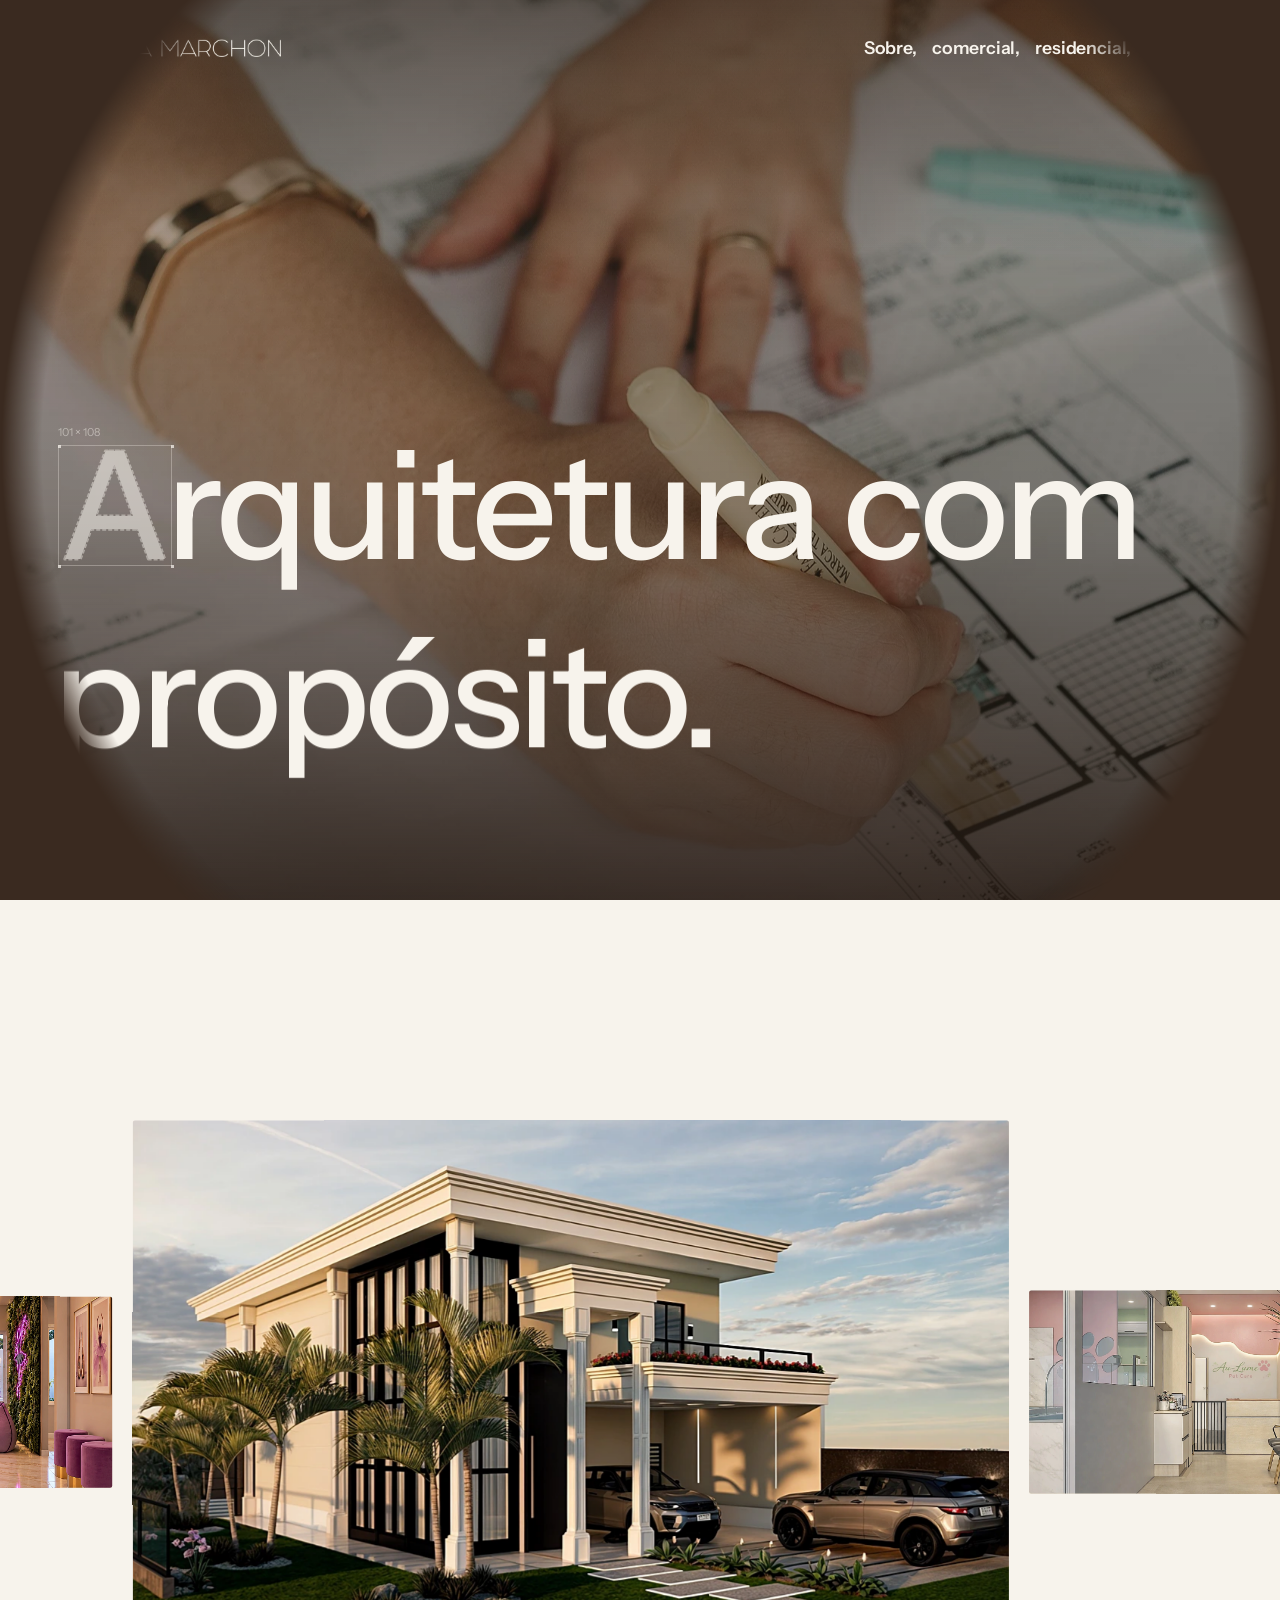
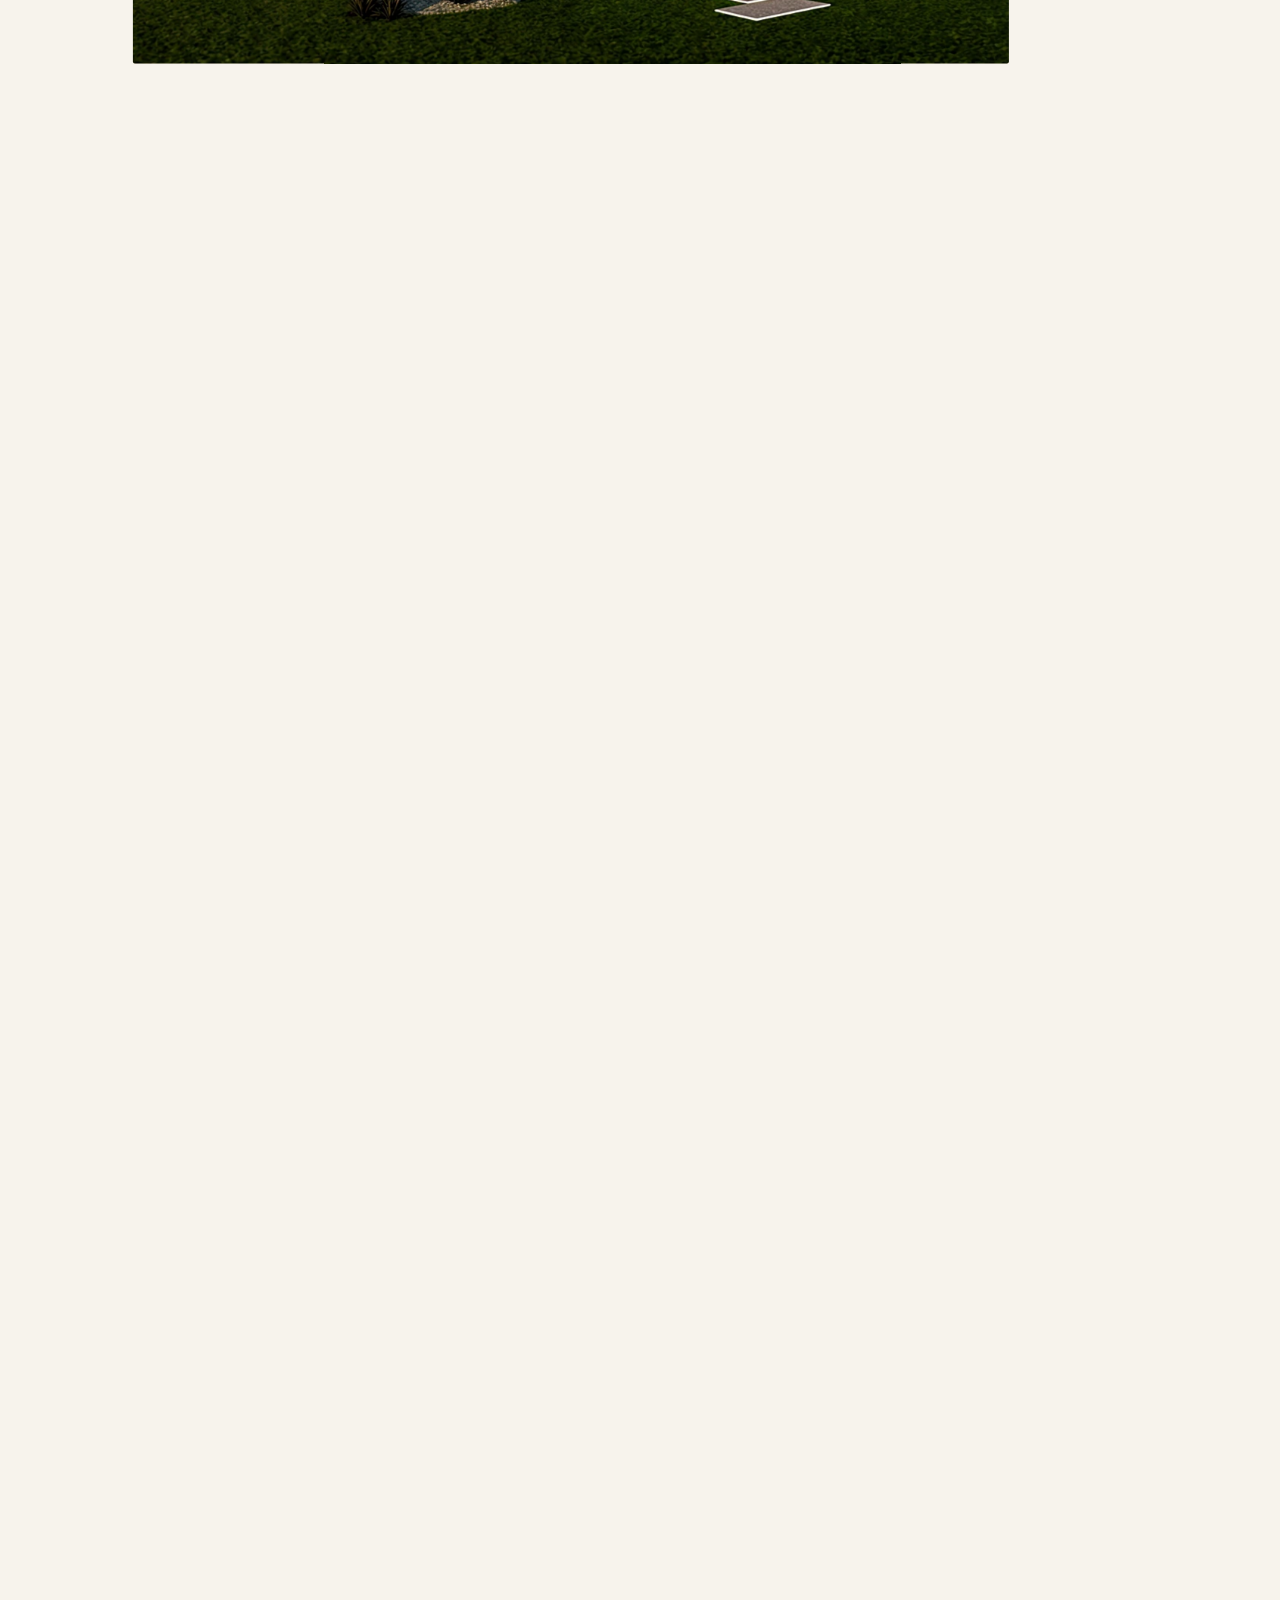
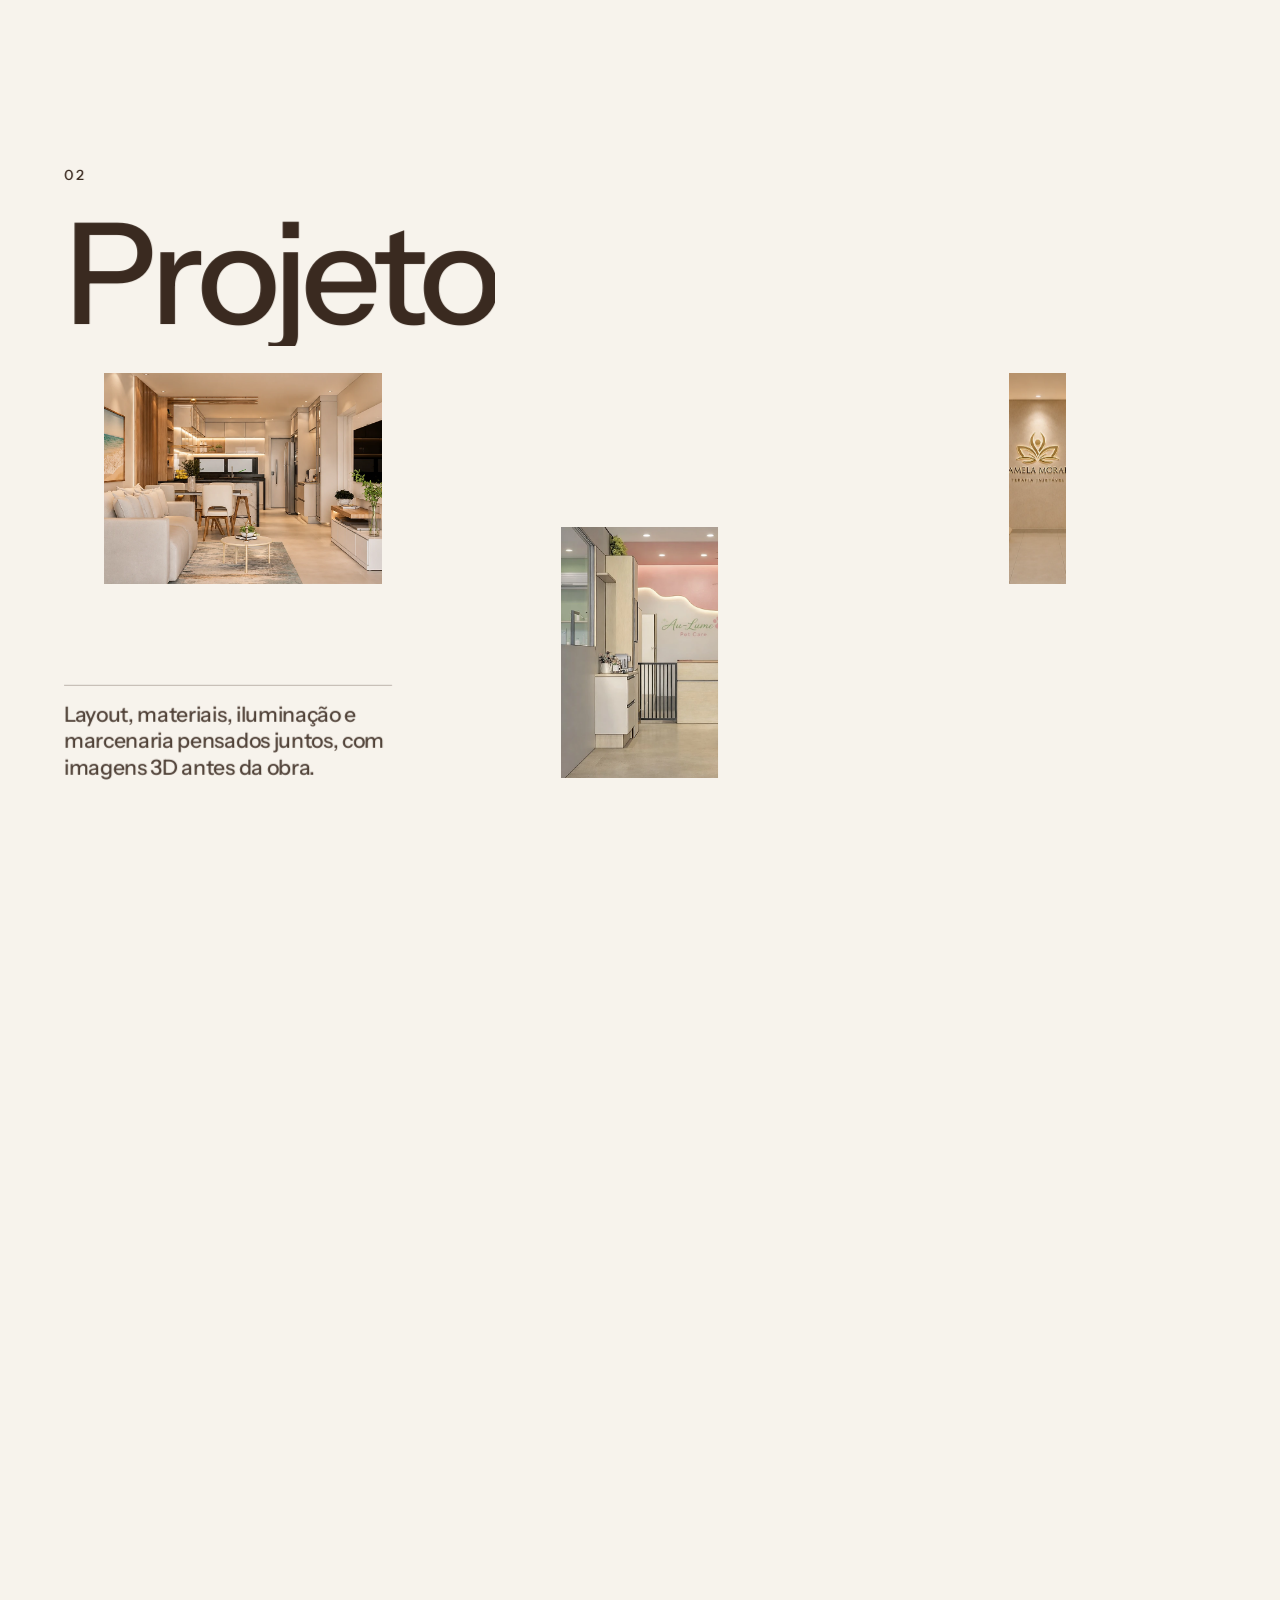
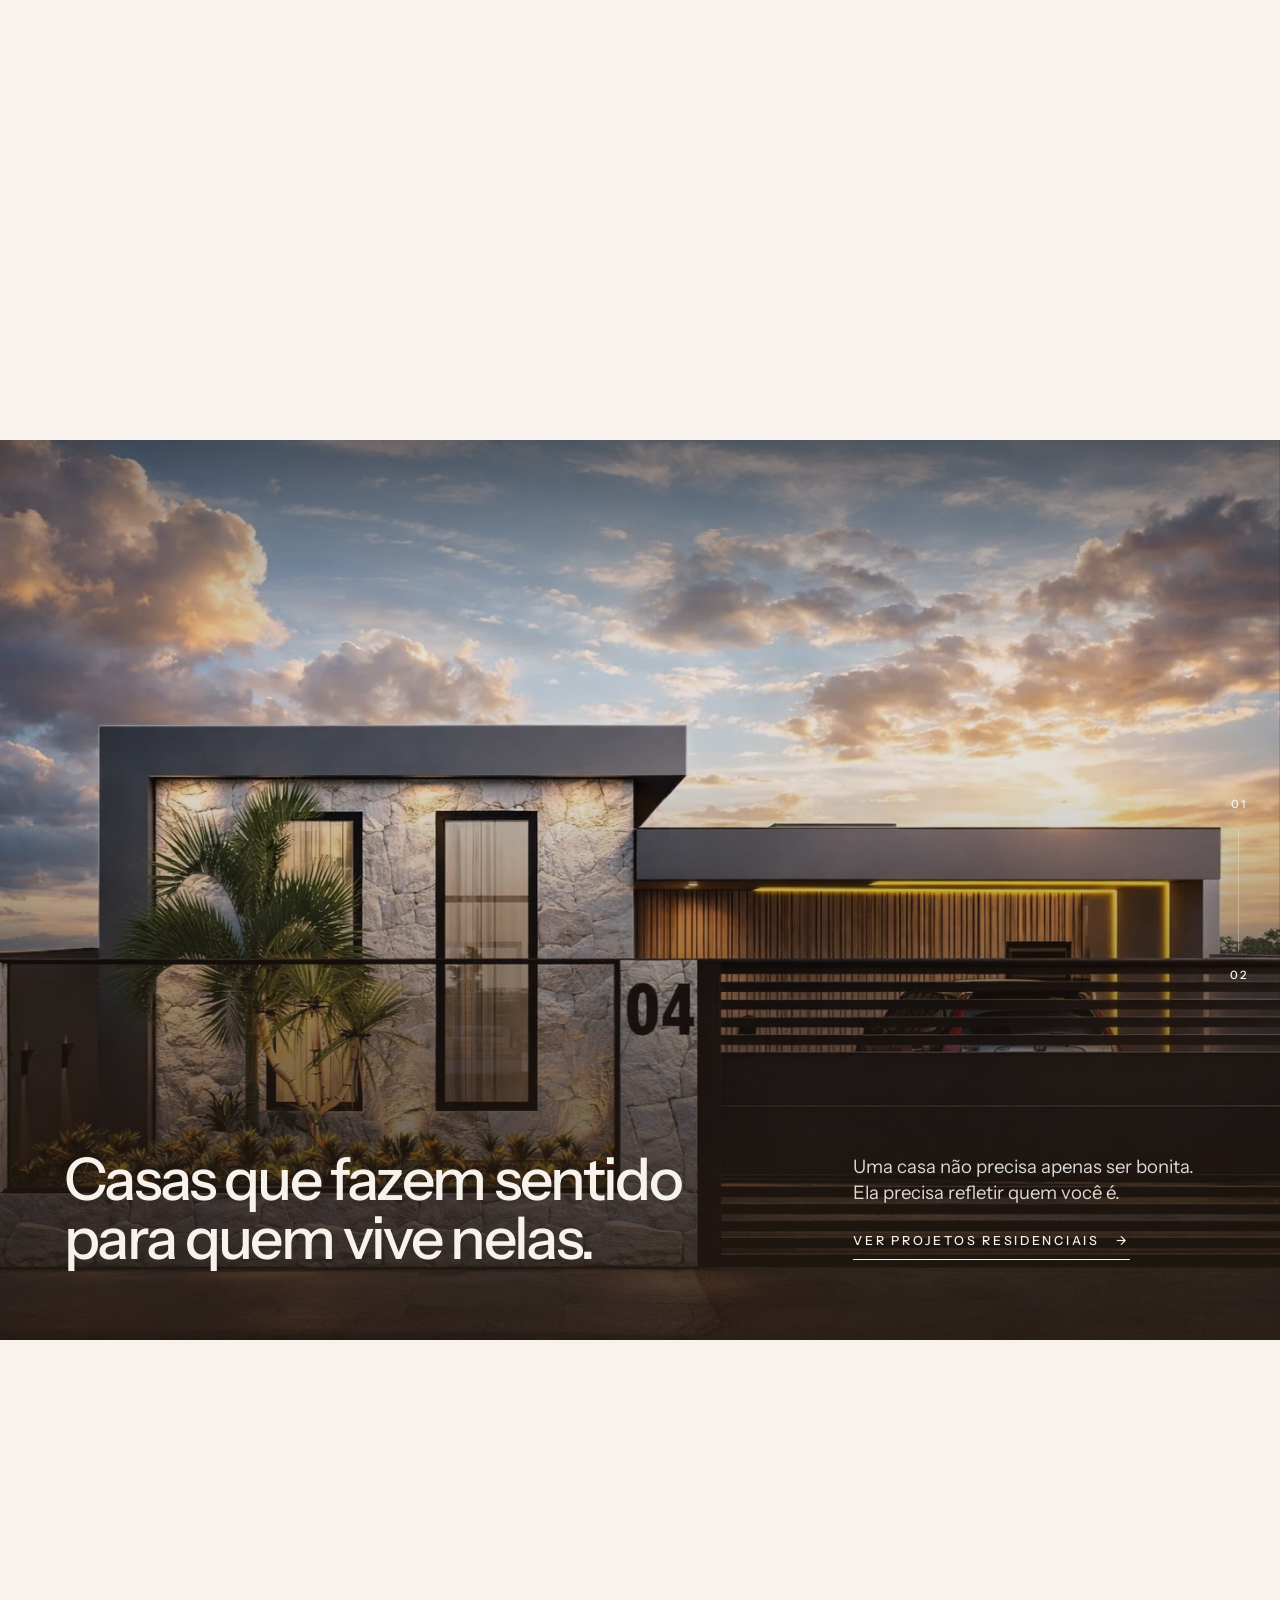
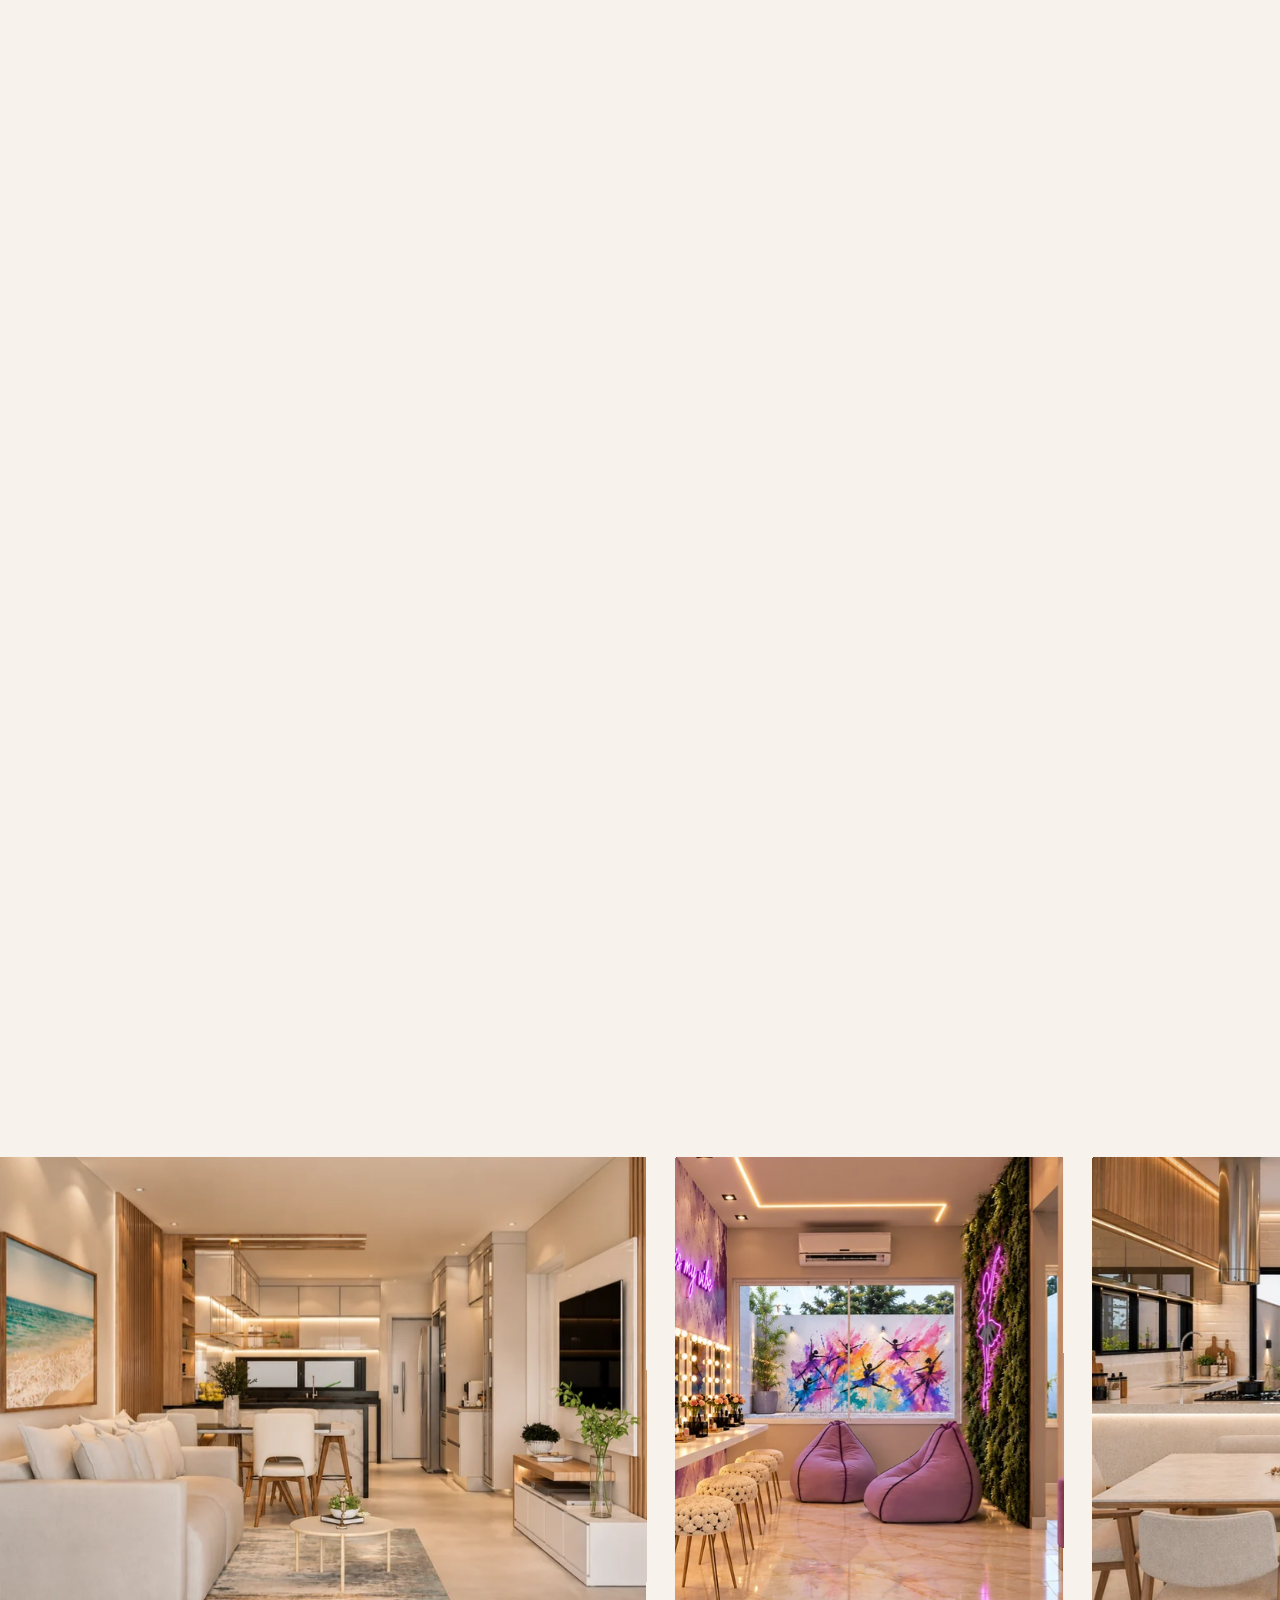
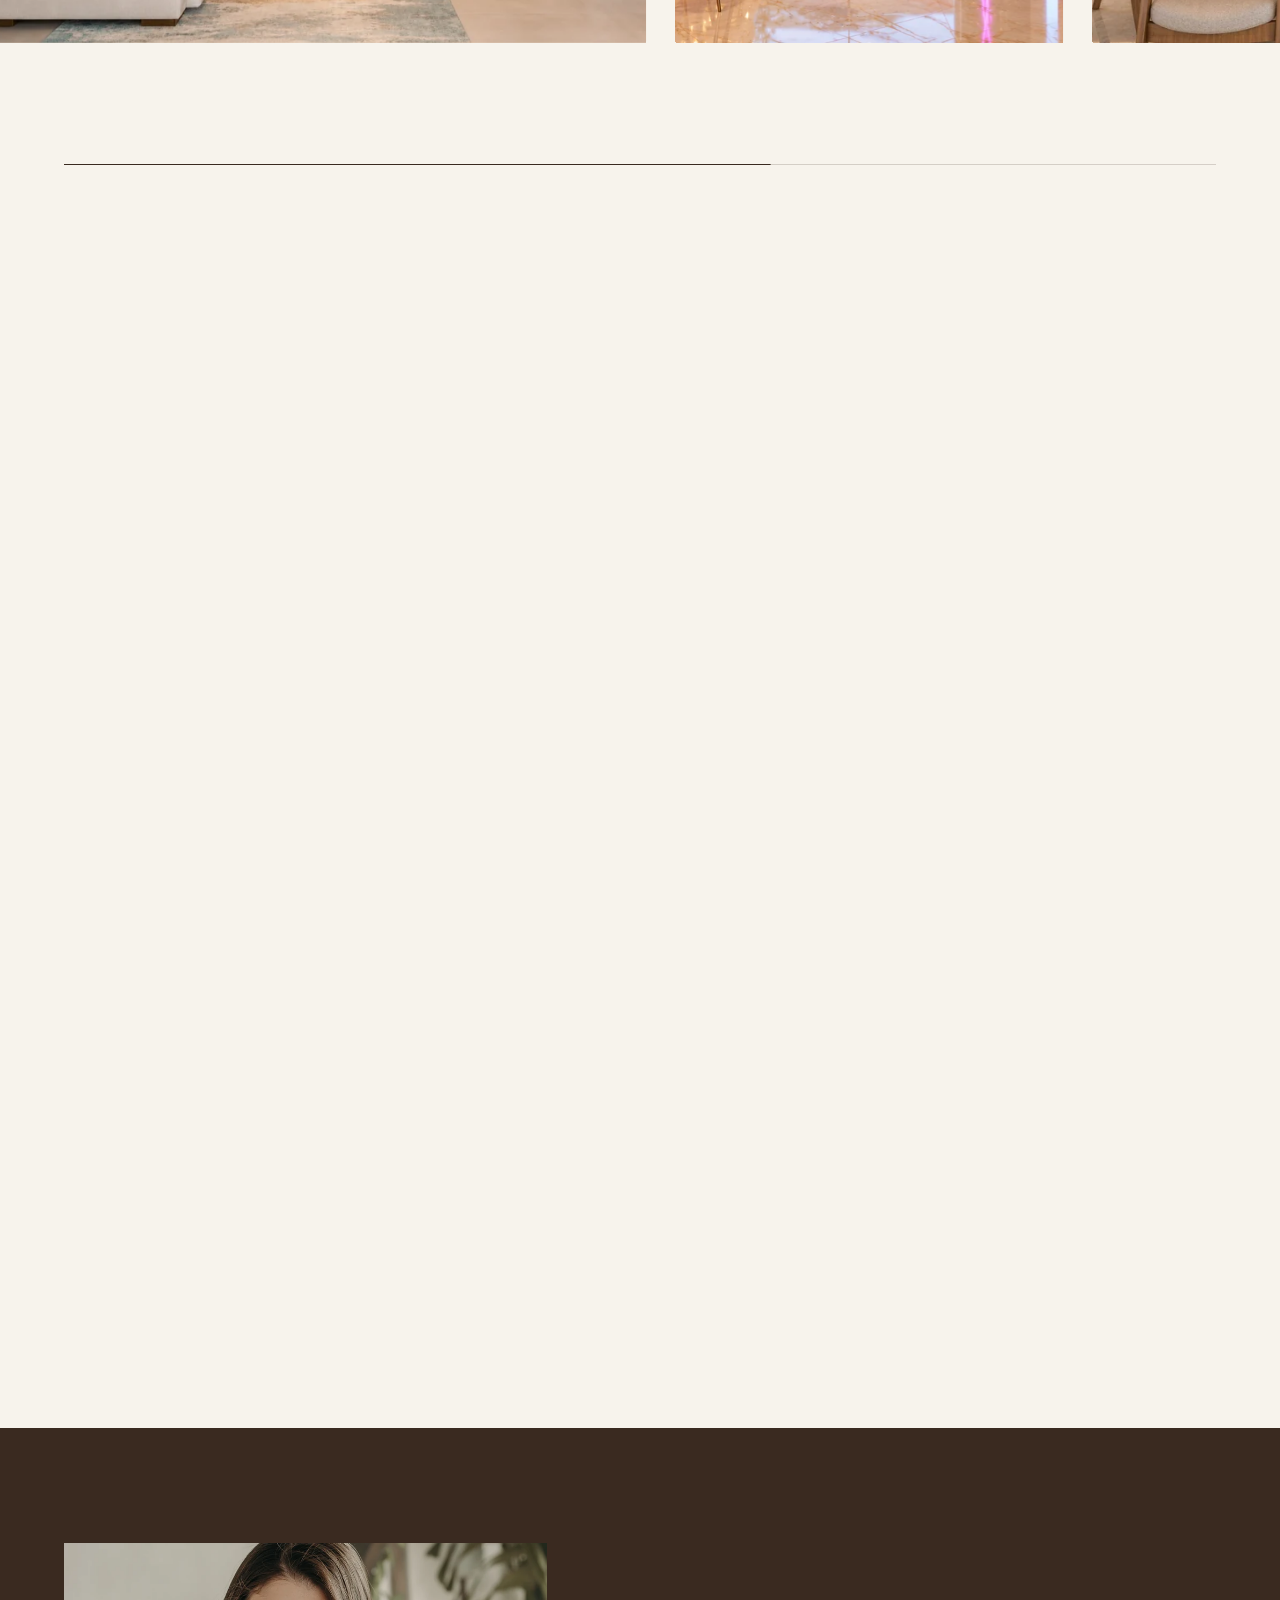
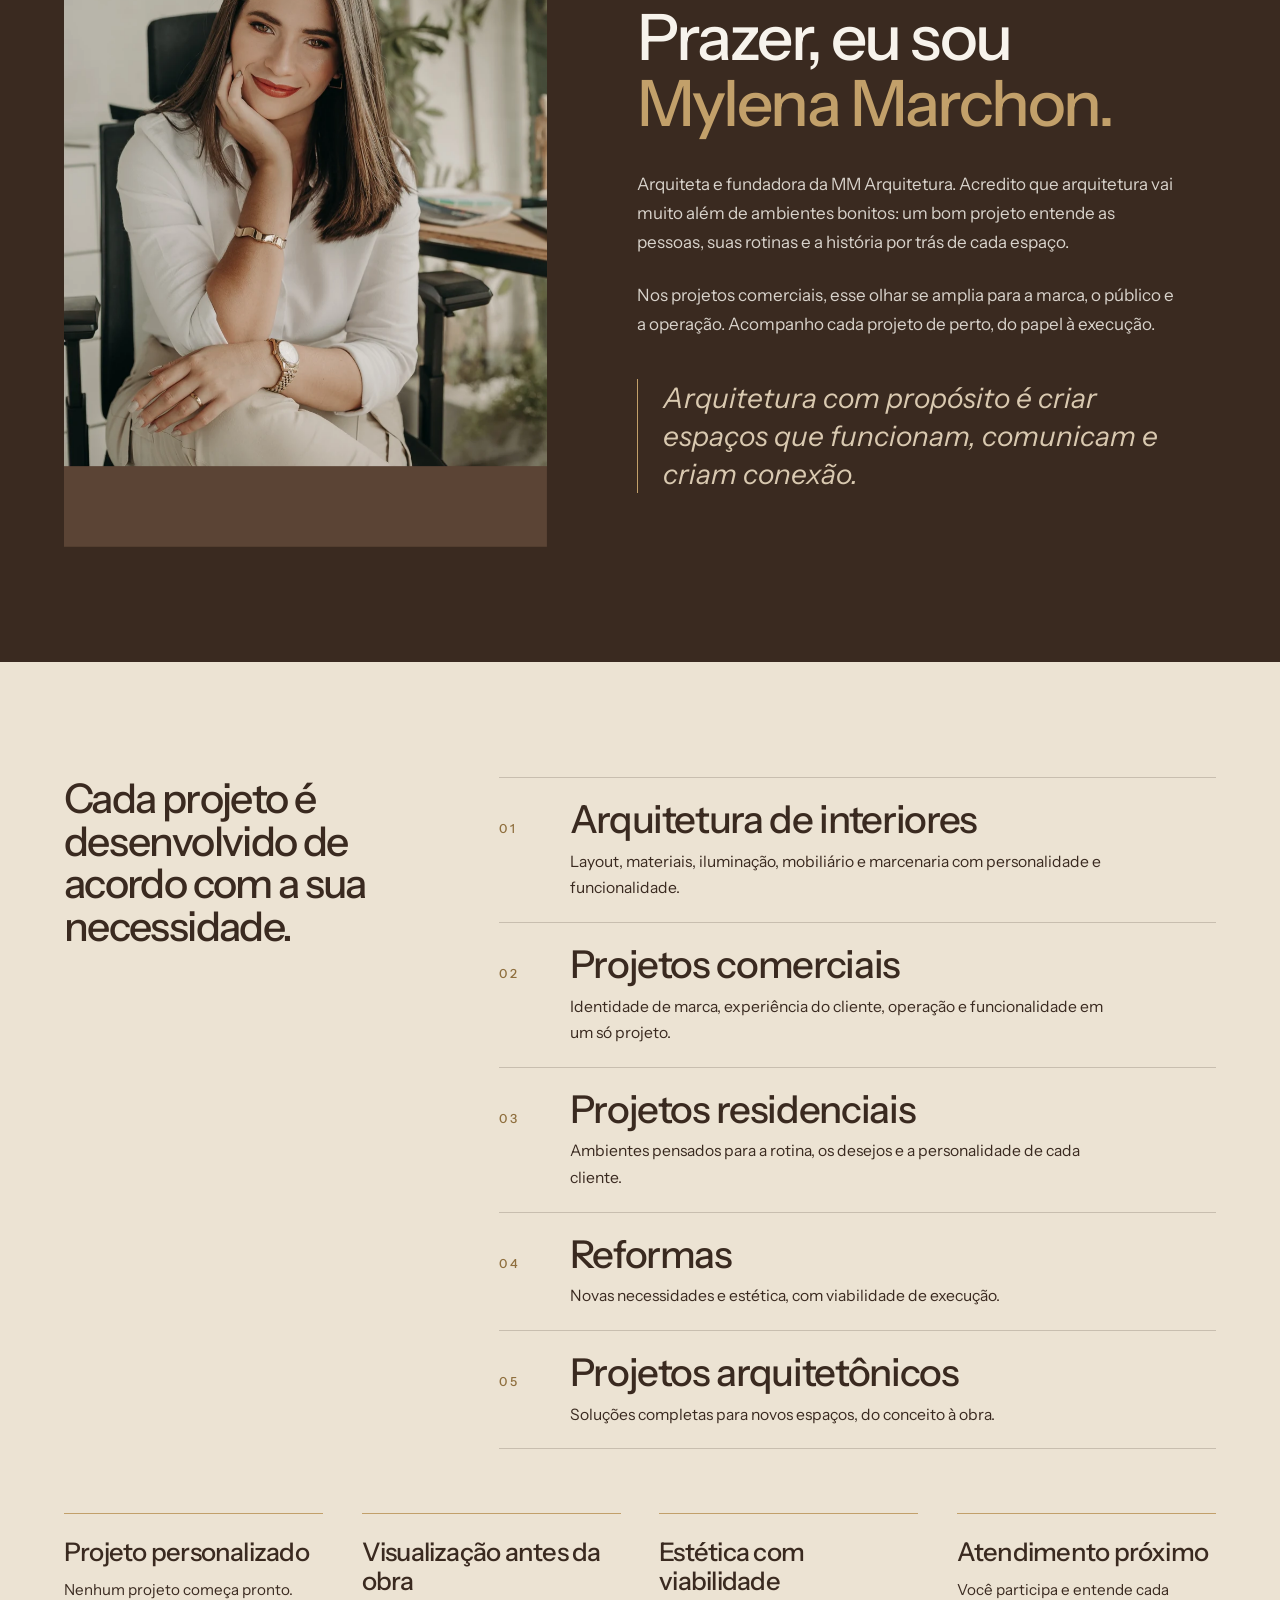
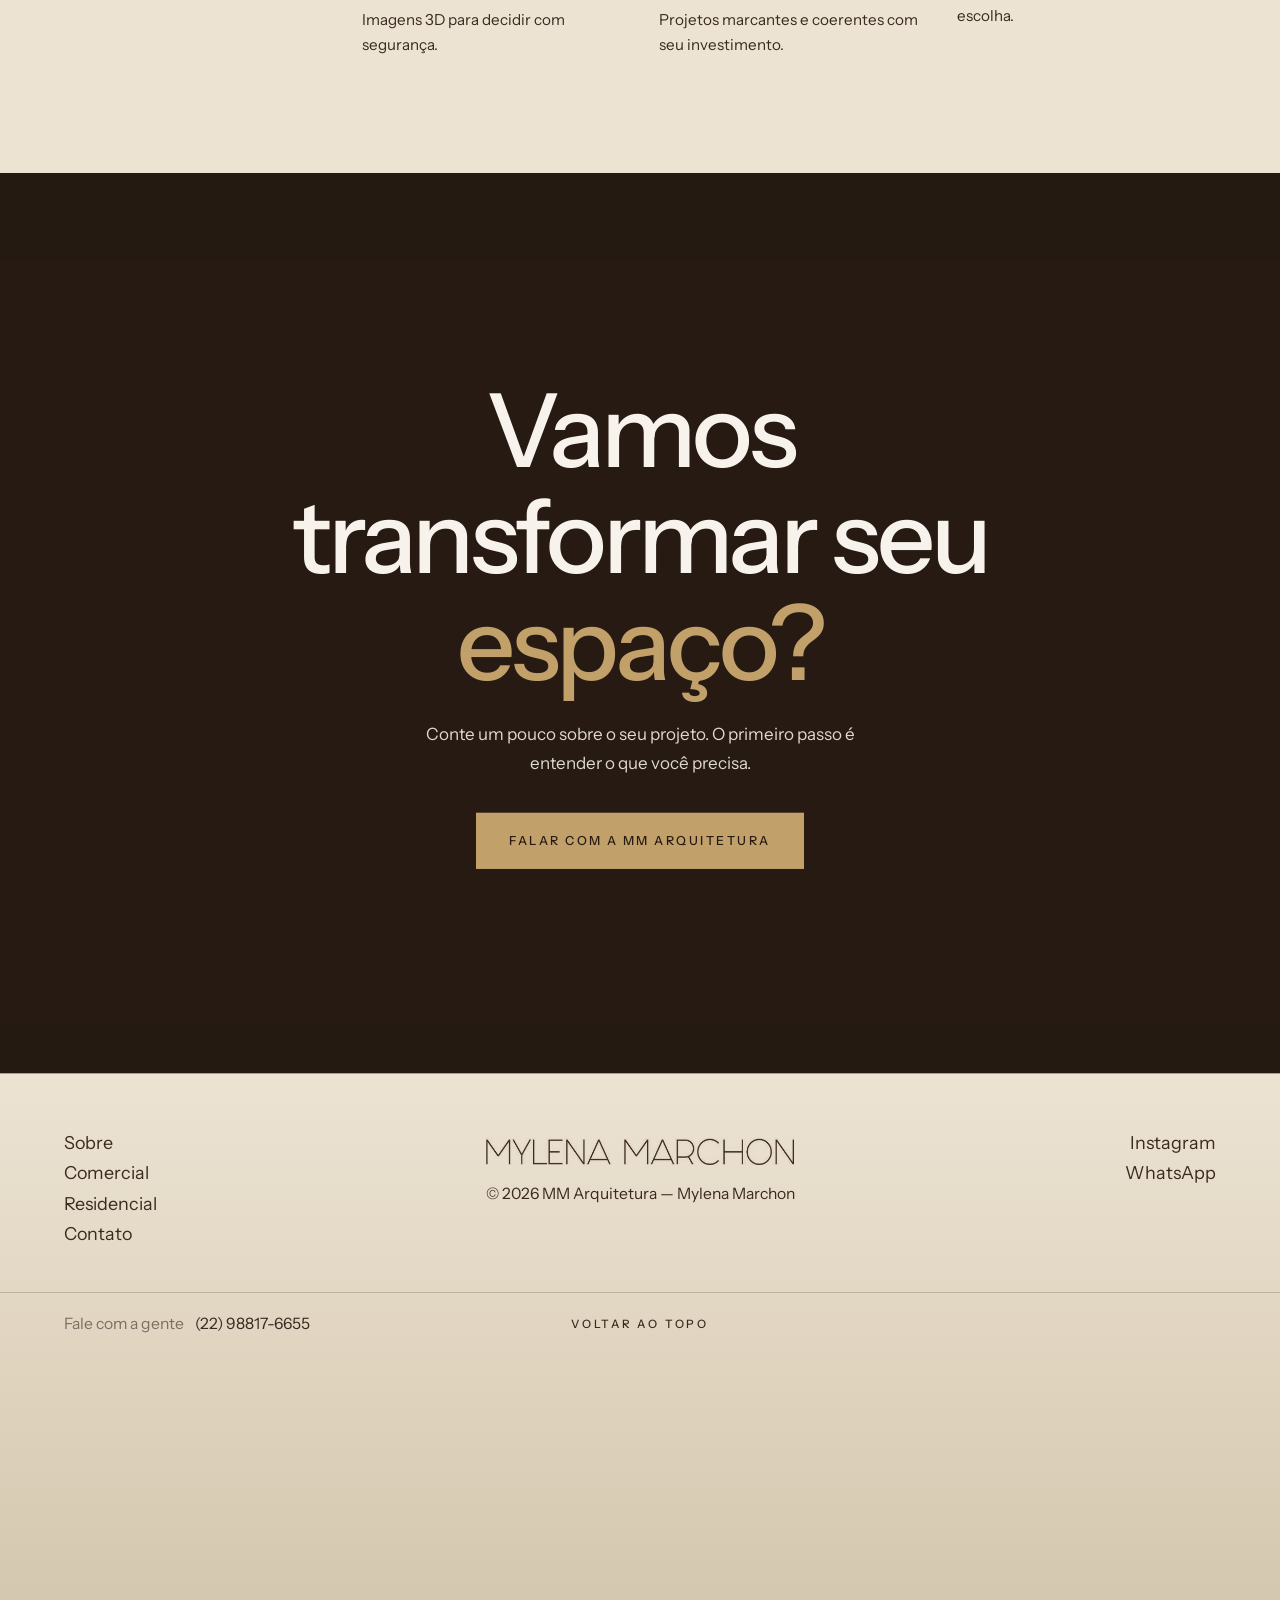
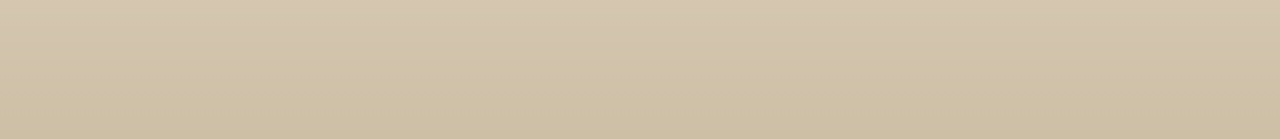
==== commit 61bbb914: "Site MM Arquitetura Co-Authored-By: Claude Sonnet 5.5 <noreply@anthropic.com>" ====
--- a/index.html
+++ b/index.html
@@ -130,89 +130,71 @@
       </div>
     </section>
 
-    <!-- RESIDENCIAL -->
-    <section class="section section--light split" aria-label="Projetos residenciais">
-      <div class="split__grid">
-        <div>
-          <h2 class="display h-lg split__title" data-reveal style="--d:.08s">Casas que fazem sentido para quem vive nelas.</h2>
-        </div>
-        <div class="split__side">
-          <p data-reveal style="--d:.16s">Uma casa não precisa apenas ser bonita. Ela precisa refletir quem você é.</p>
-          <a class="link" data-reveal style="--d:.24s" href="residenciais.html">Ver projetos residenciais <span>→</span></a>
-        </div>
-      </div>
-    </section>
-    <section class="frame frame--clean" aria-label="Fachada residencial ao entardecer com iluminação cênica">
-      <div class="frame__media"><img decoding="async" width="1536" height="1024" src="assets/img/res-fach1-1800.webp" srcset="assets/img/res-fach1-900.webp 900w, assets/img/res-fach1-1800.webp 1800w, assets/img/res-fach1-2560.webp 2560w" sizes="100vw" alt="Fachada residencial ao entardecer com iluminação cênica" loading="lazy"></div>
-    </section>
-
-    <!-- COMERCIAL -->
-    <section class="section section--light split" aria-label="Projetos comerciais">
-      <div class="split__grid">
-        <div>
-          <h2 class="display h-lg split__title" data-reveal style="--d:.08s">Seu espaço também comunica o valor da sua marca.</h2>
-        </div>
-        <div class="split__side">
-          <p data-reveal style="--d:.16s">Arquitetura para posicionar marcas, otimizar operações e criar experiências que geram valor.</p>
-          <a class="link" data-reveal style="--d:.24s" href="comerciais.html">Ver projetos comerciais <span>→</span></a>
-        </div>
-      </div>
-    </section>
-    <section class="frame frame--clean" aria-label="Fachada da escola de dança Espaço Bruna Marinho com ripado e iluminação">
-      <div class="frame__media"><img decoding="async" width="1202" height="1199" src="assets/img/com-bruna-1800.webp" srcset="assets/img/com-bruna-900.webp 900w, assets/img/com-bruna-1800.webp 1800w, assets/img/com-bruna-2560.webp 2560w" sizes="100vw" alt="Fachada da escola de dança Espaço Bruna Marinho com ripado e iluminação" loading="lazy"></div>
-    </section>
-
-    <!-- PROJETOS EM DESTAQUE -->
-    <section class="section section--light projects" id="projetos">
-      <div class="projects__head">
-        <div>
-          <span class="eyebrow" data-reveal>Projetos</span>
-          <h2 class="display h-lg" data-reveal style="--d:.08s">Alguns <em>trabalhos.</em></h2>
-        </div>
-        <a class="link" data-reveal style="--d:.16s" href="residenciais.html">Ver todos <span>→</span></a>
-      </div>
-      <div class="stack" data-stack>
-        <a class="stack-card" href="residenciais.html" aria-label="Fachada contemporânea — Residencial">
-          <img decoding="async" width="1536" height="1024" src="assets/img/res-fach1-1800.webp" srcset="assets/img/res-fach1-900.webp 900w, assets/img/res-fach1-1800.webp 1800w, assets/img/res-fach1-2560.webp 2560w" sizes="(max-width:900px) 100vw, 90vw" alt="Fachada residencial ao entardecer" loading="lazy" draggable="false">
-          <span class="stack-card__shade" aria-hidden="true"></span>
-          <span class="stack-card__cap"><b>Fachada contemporânea</b><small>Residencial</small></span>
-          <span class="stack-card__dim" aria-hidden="true"></span>
-        </a>
-        <a class="stack-card" href="residenciais.html" aria-label="Suíte acolhedora — Residencial">
-          <img decoding="async" width="1521" height="1034" src="assets/img/res-suite1-1800.webp" srcset="assets/img/res-suite1-900.webp 900w, assets/img/res-suite1-1800.webp 1800w" sizes="(max-width:900px) 100vw, 90vw" alt="Suíte com cabeceira estofada e painel ripado" loading="lazy" draggable="false">
-          <span class="stack-card__shade" aria-hidden="true"></span>
-          <span class="stack-card__cap"><b>Suíte acolhedora</b><small>Residencial</small></span>
-          <span class="stack-card__dim" aria-hidden="true"></span>
-        </a>
-        <a class="stack-card" href="comerciais.html" aria-label="Espaço Bruna Marinho — Escola de dança · São Pedro da Aldeia">
-          <img decoding="async" width="1202" height="1199" src="assets/img/com-bruna-1800.webp" srcset="assets/img/com-bruna-900.webp 900w, assets/img/com-bruna-1800.webp 1800w, assets/img/com-bruna-2560.webp 2560w" sizes="(max-width:900px) 100vw, 90vw" alt="Fachada da escola de dança com ripado e letreiro dourado" loading="lazy" draggable="false">
-          <span class="stack-card__shade" aria-hidden="true"></span>
-          <span class="stack-card__cap"><b>Espaço Bruna Marinho</b><small>Escola de dança · São Pedro da Aldeia</small></span>
-          <span class="stack-card__dim" aria-hidden="true"></span>
-        </a>
-        <a class="stack-card" href="comerciais.html" aria-label="Au Lume Pet Care — Estética animal · Araruama">
-          <img decoding="async" width="1536" height="1024" src="assets/img/com-aulume2-1800.webp" srcset="assets/img/com-aulume2-900.webp 900w, assets/img/com-aulume2-1800.webp 1800w" sizes="(max-width:900px) 100vw, 90vw" alt="Recepção do pet care em tons rosa e verde" loading="lazy" draggable="false">
-          <span class="stack-card__shade" aria-hidden="true"></span>
-          <span class="stack-card__cap"><b>Au Lume Pet Care</b><small>Estética animal · Araruama</small></span>
-          <span class="stack-card__dim" aria-hidden="true"></span>
-        </a>
-        <a class="stack-card" href="comerciais.html" aria-label="Measure Ocean — Laboratório · Cabo Frio">
-          <img decoding="async" width="1312" height="1199" src="assets/img/com-measure-1800.webp" srcset="assets/img/com-measure-900.webp 900w, assets/img/com-measure-1800.webp 1800w" sizes="(max-width:900px) 100vw, 90vw" alt="Fachada do laboratório Measure Ocean" loading="lazy" draggable="false">
-          <span class="stack-card__shade" aria-hidden="true"></span>
-          <span class="stack-card__cap"><b>Measure Ocean</b><small>Laboratório · Cabo Frio</small></span>
-          <span class="stack-card__dim" aria-hidden="true"></span>
-        </a>
+    <!-- RESIDENCIAL + COMERCIAL (cena fixa: a foto abre em tela cheia e a segunda cobre a primeira) -->
+    <section class="chapters" data-chapters aria-label="Projetos residenciais e comerciais">
+      <div class="chapters__stage">
+        <article class="cpanel" data-panel>
+          <div class="cpanel__media"><img decoding="async" width="1536" height="1024" src="assets/img/res-fach1-1800.webp" srcset="assets/img/res-fach1-900.webp 900w, assets/img/res-fach1-1800.webp 1800w, assets/img/res-fach1-2560.webp 2560w" sizes="100vw" alt="Fachada residencial ao entardecer com iluminação cênica" loading="lazy" draggable="false"></div>
+          <div class="cpanel__body">
+            <h2 class="cpanel__title"><span class="ln"><span>Casas que fazem sentido</span></span> <span class="ln"><span>para quem vive nelas.</span></span></h2>
+            <div class="cpanel__side">
+              <p>Uma casa não precisa apenas ser bonita. Ela precisa refletir quem você é.</p>
+              <a class="link" href="residenciais.html">Ver projetos residenciais <span>→</span></a>
+            </div>
+          </div>
+        </article>
+        <article class="cpanel" data-panel>
+          <div class="cpanel__media"><img decoding="async" width="1202" height="1199" src="assets/img/com-bruna-1800.webp" srcset="assets/img/com-bruna-900.webp 900w, assets/img/com-bruna-1800.webp 1800w, assets/img/com-bruna-2560.webp 2560w" sizes="100vw" alt="Fachada da escola de dança Espaço Bruna Marinho com ripado e iluminação" loading="lazy" draggable="false" style="object-position:50% 40%"></div>
+          <div class="cpanel__body">
+            <h2 class="cpanel__title"><span class="ln"><span>Seu espaço também comunica</span></span> <span class="ln"><span>o valor da sua marca.</span></span></h2>
+            <div class="cpanel__side">
+              <p>Arquitetura para posicionar marcas, otimizar operações e criar experiências que geram valor.</p>
+              <a class="link" href="comerciais.html">Ver projetos comerciais <span>→</span></a>
+            </div>
+          </div>
+        </article>
+        <div class="chapters__index" aria-hidden="true"><span>01</span><i><b></b></i><span>02</span></div>
+      </div>
+    </section>
+
+    <!-- PROJETOS EM DESTAQUE (faixa horizontal guiada pela rolagem) -->
+    <section class="hscroll" id="projetos" data-hscroll aria-label="Projetos em destaque">
+      <div class="hscroll__stage">
+        <div class="hscroll__track">
+          <div class="hscroll__head">
+            <h2 class="display h-lg">Alguns <em>trabalhos.</em></h2>
+            <a class="link" href="residenciais.html">Ver todos <span>→</span></a>
+          </div>
+          <a class="pcard pcard--l" href="residenciais.html" aria-label="Fachada contemporânea — Residencial">
+            <span class="pcard__img"><img decoding="async" width="1536" height="1024" src="assets/img/res-fach2-1800.webp" srcset="assets/img/res-fach2-900.webp 900w, assets/img/res-fach2-1800.webp 1800w" sizes="(max-width:800px) 80vw, 40vw" alt="Fachada contemporânea com garagem e revestimento amadeirado" loading="lazy" draggable="false"></span>
+          </a>
+          <a class="pcard pcard--p" href="comerciais.html" aria-label="Au Lume Pet Care — Estética animal · Araruama">
+            <span class="pcard__img"><img decoding="async" width="1536" height="1024" src="assets/img/com-aulume2-1800.webp" srcset="assets/img/com-aulume2-900.webp 900w, assets/img/com-aulume2-1800.webp 1800w" sizes="(max-width:800px) 80vw, 40vw" alt="Recepção do pet care em tons rosa e verde" loading="lazy" draggable="false"></span>
+          </a>
+          <a class="pcard pcard--l" href="residenciais.html" aria-label="Suíte acolhedora — Residencial">
+            <span class="pcard__img"><img decoding="async" width="1521" height="1034" src="assets/img/res-suite1-1800.webp" srcset="assets/img/res-suite1-900.webp 900w, assets/img/res-suite1-1800.webp 1800w" sizes="(max-width:800px) 80vw, 40vw" alt="Suíte com cabeceira estofada e painel ripado" loading="lazy" draggable="false"></span>
+          </a>
+          <a class="pcard pcard--p" href="comerciais.html" aria-label="Espaço Bruna Marinho — Escola de dança · São Pedro da Aldeia">
+            <span class="pcard__img"><img decoding="async" width="1496" height="1051" src="assets/img/com-bruna2-1800.webp" srcset="assets/img/com-bruna2-900.webp 900w, assets/img/com-bruna2-1800.webp 1800w" sizes="(max-width:800px) 80vw, 40vw" alt="Sala de aula de dança com espelhos e identidade visual" loading="lazy" draggable="false"></span>
+          </a>
+          <a class="pcard pcard--l" href="residenciais.html" aria-label="Cozinha integrada — Residencial">
+            <span class="pcard__img"><img decoding="async" width="1606" height="979" src="assets/img/res-sala2-1800.webp" srcset="assets/img/res-sala2-900.webp 900w, assets/img/res-sala2-1800.webp 1800w" sizes="(max-width:800px) 80vw, 40vw" alt="Cozinha integrada à sala de jantar com marcenaria iluminada" loading="lazy" draggable="false"></span>
+          </a>
+          <a class="pcard pcard--p" href="comerciais.html" aria-label="Measure Ocean — Laboratório · Cabo Frio">
+            <span class="pcard__img"><img decoding="async" width="1312" height="1199" src="assets/img/com-measure-1800.webp" srcset="assets/img/com-measure-900.webp 900w, assets/img/com-measure-1800.webp 1800w" sizes="(max-width:800px) 80vw, 40vw" alt="Fachada do laboratório Measure Ocean" loading="lazy" draggable="false"></span>
+          </a>
+        </div>
+        <div class="hscroll__bar" aria-hidden="true"><i></i></div>
       </div>
     </section>
 
     <!-- SOBRE -->
     <section class="section section--dark on-dark" id="sobre">
       <div class="about">
-        <div class="about__photo" data-reveal>
+        <div class="about__photo reveal-img">
           <div class="frame__media"><img decoding="async" width="1800" height="2697" src="assets/img/mylena-1800.webp" srcset="assets/img/mylena-900.webp 900w, assets/img/mylena-1800.webp 1800w" sizes="(max-width:860px) 100vw, 45vw" alt="Retrato da arquiteta Mylena Marchon" loading="lazy" style="object-position:50% 25%"></div>
         </div>
         <div class="about__text">
-          <span class="eyebrow" data-reveal>Sobre</span>
           <h2 class="display h-lg" data-reveal style="--d:.08s">Prazer, eu sou <em>Mylena Marchon.</em></h2>
           <p data-reveal style="--d:.14s">Arquiteta e fundadora da MM Arquitetura. Acredito que arquitetura vai muito além de ambientes bonitos: um bom projeto entende as pessoas, suas rotinas e a história por trás de cada espaço.</p>
           <p data-reveal style="--d:.2s">Nos projetos comerciais, esse olhar se amplia para a marca, o público e a operação. Acompanho cada projeto de perto, do papel à execução.</p>
@@ -221,18 +203,10 @@
       </div>
     </section>
 
-    <!-- FAIXA -->
-    <div class="marquee" data-marquee aria-hidden="true">
-      <div class="marquee__track">
-        <span>Levantamento</span><span>Estudo de layout</span><span>Conceito</span><span>Perspectivas 3D</span><span>Projeto executivo</span><span>Marcenaria</span><span>Iluminação</span><span>Acompanhamento da obra</span>
-      </div>
-    </div>
-
     <!-- SERVIÇOS -->
     <section class="section section--sand" id="servicos">
       <div class="services">
         <div>
-          <span class="eyebrow" data-reveal>O que fazemos</span>
           <h2 class="display h-md" data-reveal style="--d:.08s" >Cada projeto é desenvolvido de acordo com a sua necessidade.</h2>
         </div>
         <ul class="services__list">
@@ -256,7 +230,6 @@
     <section class="frame frame--center on-dark" aria-label="Contato">
       <div class="frame__media"><img decoding="async" width="1536" height="1024" src="assets/img/res-sala1-1800.webp" srcset="assets/img/res-sala1-900.webp 900w, assets/img/res-sala1-1800.webp 1800w" sizes="100vw" alt="Sala de estar e jantar integradas com marcenaria em tons de madeira" loading="lazy"></div>
       <div class="frame__body">
-        <span class="eyebrow" data-reveal>Vamos conversar</span>
         <h2 class="display h-xl" data-reveal style="--d:.08s">Vamos transformar seu <em>espaço?</em></h2>
         <p data-reveal style="--d:.16s">Conte um pouco sobre o seu projeto. O primeiro passo é entender o que você precisa.</p>
         <a class="btn" data-reveal style="--d:.24s" href="https://wa.me/5522988176655?text=Quero%20iniciar%20meu%20projeto" target="_blank" rel="noopener">Falar com a MM Arquitetura</a>
@@ -284,7 +257,6 @@
     <div class="foot__bar">
       <p class="foot__call"><span>Fale com a gente</span> <a href="https://wa.me/5522988176655" target="_blank" rel="noopener">(22) 98817-6655</a></p>
       <a class="foot__top" href="#">Voltar ao topo</a>
-      <p class="foot__where">Araruama · Região dos Lagos · Niterói · Rio de Janeiro · On-line</p>
     </div>
     <div class="foot__sketch" data-sketch><svg class="sk" viewBox="0 0 1900 520" preserveAspectRatio="xMidYMax slice" aria-hidden="true" focusable="false"><path class="s" pathLength="1" style="--d:0.00s" d="M0 460 C180 448 420 464 700 454 S1180 446 1440 458 S1760 450 1900 456"/><path class="l" pathLength="1" style="--d:0.03s" d="M0 478 C260 468 560 482 900 472 S1500 478 1900 470"/><path class="s" pathLength="1" style="--d:0.05s" d="M331.4 167.9 Q554.8 162.2 780.0 156.3"/><path class="s" pathLength="1" style="--d:0.08s" d="M326.4 182.9 Q554.7 176.0 784.7 169.4"/><path class="s" pathLength="1" style="--d:0.10s" d="M786.6 168.5 Q786.4 178.2 791.5 185.5"/><path class="s" pathLength="1" style="--d:0.13s" d="M324.9 180.4 Q328.6 175.5 330.1 166.6"/><path class="s" pathLength="1" style="--d:0.16s" d="M370.5 181.9 Q370.8 316.0 371.8 453.1"/><path class="s" pathLength="1" style="--d:0.18s" d="M752.0 182.5 Q752.1 317.6 751.9 451.3"/><path class="l" pathLength="1" style="--d:0.21s" d="M373.1 232.7 Q564.0 230.0 751.4 223.1"/><path class="s" pathLength="1" style="--d:0.23s" d="M419.4 194.8 L700.7 189.7 L701.0 219.7 L421.3 227.0 L418.6 195.2"/><path class="l" pathLength="1" style="--d:0.26s" d="M471.0 196.8 Q471.6 210.4 469.1 224.3"/><path class="l" pathLength="1" style="--d:0.29s" d="M519.2 196.7 Q521.1 209.6 520.9 224.5"/><path class="l" pathLength="1" style="--d:0.31s" d="M569.2 196.1 Q568.5 209.5 570.6 223.4"/><path class="l" pathLength="1" style="--d:0.34s" d="M619.4 197.5 Q620.2 210.3 619.3 224.3"/><path class="l" pathLength="1" style="--d:0.37s" d="M664.4 196.5 Q663.5 210.2 665.9 224.6"/><path class="h" pathLength="1" style="--d:0.39s" d="M429.4 223.8 Q440.6 211.3 452.7 197.3"/><path class="h" pathLength="1" style="--d:0.42s" d="M459.4 223.5 Q470.2 211.5 482.5 196.7"/><path class="h" pathLength="1" style="--d:0.44s" d="M489.2 224.2 Q500.6 209.6 511.5 197.2"/><path class="h" pathLength="1" style="--d:0.47s" d="M520.9 224.0 Q530.7 210.4 542.1 197.7"/><path class="h" pathLength="1" style="--d:0.50s" d="M550.8 224.6 Q560.4 209.8 571.5 196.4"/><path class="h" pathLength="1" style="--d:0.52s" d="M579.4 224.9 Q591.5 211.4 602.8 197.2"/><path class="h" pathLength="1" style="--d:0.55s" d="M609.1 224.9 Q620.8 209.7 631.5 197.4"/><path class="h" pathLength="1" style="--d:0.57s" d="M640.2 223.6 Q650.5 211.1 661.4 197.4"/><path class="h" pathLength="1" style="--d:0.60s" d="M670.1 224.7 Q680.1 210.0 692.2 196.6"/><path class="s" pathLength="1" style="--d:0.63s" d="M411.2 261.2 L714.6 255.4 L715.8 442.8 L409.1 443.6 L410.2 261.0"/><path class="l" pathLength="1" style="--d:0.65s" d="M463.0 260.3 Q461.4 353.6 462.4 444.2"/><path class="l" pathLength="1" style="--d:0.68s" d="M513.0 260.8 Q512.6 350.1 514.4 444.9"/><path class="l" pathLength="1" style="--d:0.70s" d="M566.0 260.5 Q564.1 352.5 565.6 445.0"/><path class="l" pathLength="1" style="--d:0.73s" d="M618.5 260.8 Q616.3 352.2 618.5 444.4"/><path class="l" pathLength="1" style="--d:0.76s" d="M667.7 260.4 Q669.2 353.7 668.8 444.7"/><path class="l" pathLength="1" style="--d:0.78s" d="M411.2 332.2 Q562.7 330.2 716.4 325.6"/><path class="h" pathLength="1" style="--d:0.81s" d="M419.2 332.3 Q429.2 300.2 439.0 268.8"/><path class="h" pathLength="1" style="--d:0.83s" d="M442.5 332.2 Q451.5 299.8 459.9 268.7"/><path class="h" pathLength="1" style="--d:0.86s" d="M463.1 332.2 Q472.2 300.5 482.0 267.5"/><path class="h" pathLength="1" style="--d:0.89s" d="M486.2 332.8 Q495.4 300.0 503.5 267.0"/><path class="h" pathLength="1" style="--d:0.91s" d="M507.4 331.3 Q516.6 300.4 526.8 268.3"/><path class="h" pathLength="1" style="--d:0.94s" d="M529.7 332.3 Q538.9 300.8 547.4 267.9"/><path class="h" pathLength="1" style="--d:0.97s" d="M552.8 331.8 Q561.6 300.8 570.2 267.6"/><path class="h" pathLength="1" style="--d:0.99s" d="M574.7 332.7 Q582.3 300.0 592.4 268.9"/><path class="h" pathLength="1" style="--d:1.02s" d="M595.9 331.6 Q604.6 299.3 613.4 267.8"/><path class="h" pathLength="1" style="--d:1.04s" d="M617.6 332.7 Q627.3 300.0 637.0 267.9"/><path class="h" pathLength="1" style="--d:1.07s" d="M640.7 331.1 Q648.1 299.1 658.4 268.1"/><path class="h" pathLength="1" style="--d:1.10s" d="M661.0 331.3 Q670.6 300.6 679.9 267.0"/><path class="h" pathLength="1" style="--d:1.12s" d="M683.3 331.1 Q693.7 299.5 702.3 267.9"/><path class="h" pathLength="1" style="--d:1.15s" d="M706.6 332.9 Q715.3 300.3 724.4 267.4"/><path class="h" pathLength="1" style="--d:1.17s" d="M419.0 441.9 Q432.0 390.4 444.4 339.4"/><path class="h" pathLength="1" style="--d:1.20s" d="M458.4 442.0 Q469.5 390.7 482.2 340.5"/><path class="h" pathLength="1" style="--d:1.23s" d="M496.8 441.2 Q507.8 391.6 520.9 340.4"/><path class="h" pathLength="1" style="--d:1.25s" d="M534.3 442.8 Q545.3 390.9 557.8 340.1"/><path class="h" pathLength="1" style="--d:1.28s" d="M572.9 441.9 Q584.8 391.6 596.3 339.4"/><path class="h" pathLength="1" style="--d:1.30s" d="M610.3 442.4 Q622.4 391.6 633.4 340.8"/><path class="h" pathLength="1" style="--d:1.33s" d="M648.1 442.6 Q661.0 392.0 671.6 340.8"/><path class="h" pathLength="1" style="--d:1.36s" d="M685.2 441.9 Q698.7 390.7 710.1 340.5"/><path class="s" pathLength="1" style="--d:1.38s" d="M724.0 298.7 L744.9 296.8 L744.8 445.1 L723.5 446.8 L723.0 299.0"/><path class="l" pathLength="1" style="--d:1.41s" d="M738.4 372.2 Q738.1 382.9 738.5 392.0"/><path class="s" pathLength="1" style="--d:1.43s" d="M751.1 290.1 Q967.8 283.3 1179.3 280.7"/><path class="l" pathLength="1" style="--d:1.46s" d="M753.1 304.2 Q964.6 299.1 1175.4 293.6"/><path class="s" pathLength="1" style="--d:1.49s" d="M791.1 293.5 Q792.3 370.8 791.5 452.2"/><path class="s" pathLength="1" style="--d:1.51s" d="M880.3 290.5 Q879.5 372.0 880.3 452.1"/><path class="s" pathLength="1" style="--d:1.54s" d="M970.0 292.6 Q971.0 372.3 968.2 452.1"/><path class="s" pathLength="1" style="--d:1.57s" d="M1059.3 291.9 Q1061.7 373.7 1058.5 451.8"/><path class="s" pathLength="1" style="--d:1.59s" d="M1149.4 291.0 Q1152.2 371.9 1151.6 453.4"/><path class="l" pathLength="1" style="--d:1.62s" d="M765.2 283.5 Q767.6 276.3 769.6 268.3"/><path class="l" pathLength="1" style="--d:1.64s" d="M785.2 282.9 Q786.8 275.4 789.4 266.9"/><path class="l" pathLength="1" style="--d:1.67s" d="M803.5 283.1 Q806.0 274.8 807.9 266.9"/><path class="l" pathLength="1" style="--d:1.70s" d="M822.5 282.2 Q824.9 274.7 827.2 266.9"/><path class="l" pathLength="1" style="--d:1.72s" d="M842.2 282.8 Q844.0 274.6 845.6 266.6"/><path class="l" pathLength="1" style="--d:1.75s" d="M860.7 281.5 Q863.4 274.2 865.7 265.3"/><path class="l" pathLength="1" style="--d:1.77s" d="M879.4 280.9 Q882.6 273.8 884.4 264.9"/><path class="l" pathLength="1" style="--d:1.80s" d="M898.9 281.3 Q900.5 273.2 902.4 264.7"/><path class="l" pathLength="1" style="--d:1.83s" d="M917.5 280.7 Q920.2 271.8 922.7 265.1"/><path class="l" pathLength="1" style="--d:1.85s" d="M937.4 280.0 Q938.5 272.0 941.3 263.5"/><path class="l" pathLength="1" style="--d:1.88s" d="M955.3 279.6 Q957.5 271.0 960.0 263.6"/><path class="l" pathLength="1" style="--d:1.90s" d="M974.5 279.6 Q976.6 270.7 979.8 263.7"/><path class="l" pathLength="1" style="--d:1.93s" d="M994.7 278.5 Q995.5 270.1 998.4 262.3"/><path class="l" pathLength="1" style="--d:1.96s" d="M1012.9 278.3 Q1015.0 270.2 1016.2 262.5"/><path class="l" pathLength="1" style="--d:1.98s" d="M1031.9 278.1 Q1034.4 269.3 1035.8 261.2"/><path class="l" pathLength="1" style="--d:2.01s" d="M1050.2 277.9 Q1052.6 269.3 1055.5 261.6"/><path class="l" pathLength="1" style="--d:2.03s" d="M1069.8 277.0 Q1072.4 269.0 1074.0 261.6"/><path class="l" pathLength="1" style="--d:2.06s" d="M1089.7 276.7 Q1091.4 268.1 1093.4 260.9"/><path class="l" pathLength="1" style="--d:2.09s" d="M1108.6 276.2 Q1109.9 268.4 1112.4 260.3"/><path class="l" pathLength="1" style="--d:2.11s" d="M1126.3 275.2 Q1128.9 267.7 1131.0 258.7"/><path class="l" pathLength="1" style="--d:2.14s" d="M1146.2 274.6 Q1147.8 267.2 1150.7 259.3"/><path class="l" pathLength="1" style="--d:2.17s" d="M1165.1 274.6 Q1166.8 266.7 1168.8 259.3"/><path class="s" pathLength="1" style="--d:2.19s" d="M752.8 269.5 Q967.6 263.8 1180.5 258.4"/><path class="l" pathLength="1" style="--d:2.22s" d="M1180.7 451.3 L1199.7 460.7 L1329.1 459.7"/><path class="l" pathLength="1" style="--d:2.24s" d="M1187.3 454.2 Q1221.4 453.0 1260.0 455.5"/><path class="l" pathLength="1" style="--d:2.27s" d="M1192.4 459.0 Q1233.3 460.0 1272.6 458.3"/><path class="l" pathLength="1" style="--d:2.30s" d="M1199.4 460.9 Q1244.0 460.2 1287.9 460.9"/><path class="l" pathLength="1" style="--d:2.32s" d="M1202.6 467.4 Q1253.0 466.4 1301.7 466.1"/><path class="s" pathLength="1" style="--d:2.35s" d="M214 458 C217.6 358.0 235.6 283.0 232 208"/><path class="l" pathLength="1" style="--d:2.37s" d="M221 458 C224.6 358.0 242.6 283.0 237 212"/><path class="s" pathLength="1" style="--d:2.40s" d="M232 208 Q152.0 189.7 105.2 270.7"/><path class="l" pathLength="1" style="--d:2.43s" d="M232 210 Q160.0 199.7 101.2 276.7"/><path class="s" pathLength="1" style="--d:2.45s" d="M232 208 Q163.0 174.8 119.0 261.6"/><path class="l" pathLength="1" style="--d:2.48s" d="M232 210 Q169.9 184.8 115.0 267.6"/><path class="s" pathLength="1" style="--d:2.50s" d="M232 208 Q192.2 164.0 169.1 245.8"/><path class="l" pathLength="1" style="--d:2.53s" d="M232 210 Q196.2 174.0 165.1 251.8"/><path class="s" pathLength="1" style="--d:2.56s" d="M232 208 Q232.0 160.0 234.6 234.0"/><path class="l" pathLength="1" style="--d:2.58s" d="M232 210 Q232.0 170.0 230.6 240.0"/><path class="s" pathLength="1" style="--d:2.61s" d="M232 208 Q271.8 164.0 289.8 245.5"/><path class="l" pathLength="1" style="--d:2.63s" d="M232 210 Q267.8 174.0 285.8 251.5"/><path class="s" pathLength="1" style="--d:2.66s" d="M232 208 Q301.0 174.8 336.9 256.6"/><path class="l" pathLength="1" style="--d:2.69s" d="M232 210 Q294.1 184.8 332.9 262.6"/><path class="s" pathLength="1" style="--d:2.71s" d="M232 208 Q312.0 189.7 363.0 270.9"/><path class="l" pathLength="1" style="--d:2.74s" d="M232 210 Q304.0 199.7 359.0 276.9"/><path class="l" pathLength="1" style="--d:2.77s" d="M212.5 416.9 Q217.9 415.6 222.5 413.8"/><path class="l" pathLength="1" style="--d:2.79s" d="M213.0 375.2 Q217.9 373.6 221.7 372.7"/><path class="l" pathLength="1" style="--d:2.82s" d="M213.0 333.6 Q217.9 332.2 222.4 331.1"/><path class="l" pathLength="1" style="--d:2.84s" d="M212.9 291.0 Q217.1 290.5 221.5 289.4"/><path class="l" pathLength="1" style="--d:2.87s" d="M213.2 249.6 Q217.1 248.6 221.7 247.8"/><path class="s" pathLength="1" style="--d:2.90s" d="M1330 456 C1325.6 340.0 1303.6 253.0 1308 166"/><path class="l" pathLength="1" style="--d:2.92s" d="M1337 456 C1332.6 340.0 1310.6 253.0 1313 170"/><path class="s" pathLength="1" style="--d:2.95s" d="M1308 166 Q1215.2 147.6 1158.6 232.8"/><path class="l" pathLength="1" style="--d:2.97s" d="M1308 168 Q1224.5 157.6 1154.6 238.8"/><path class="s" pathLength="1" style="--d:3.00s" d="M1308 166 Q1228.0 130.4 1180.3 223.0"/><path class="l" pathLength="1" style="--d:3.03s" d="M1308 168 Q1236.0 140.4 1176.3 229.0"/><path class="s" pathLength="1" style="--d:3.05s" d="M1308 166 Q1261.9 117.8 1239.7 208.3"/><path class="l" pathLength="1" style="--d:3.08s" d="M1308 168 Q1266.5 127.8 1235.7 214.3"/><path class="s" pathLength="1" style="--d:3.10s" d="M1308 166 Q1308.0 113.2 1304.9 190.1"/><path class="l" pathLength="1" style="--d:3.13s" d="M1308 168 Q1308.0 123.2 1300.9 196.1"/><path class="s" pathLength="1" style="--d:3.16s" d="M1308 166 Q1354.1 117.8 1386.5 208.8"/><path class="l" pathLength="1" style="--d:3.18s" d="M1308 168 Q1349.5 127.8 1382.5 214.8"/><path class="s" pathLength="1" style="--d:3.21s" d="M1308 166 Q1388.0 130.4 1437.5 216.6"/><path class="l" pathLength="1" style="--d:3.23s" d="M1308 168 Q1380.0 140.4 1433.5 222.6"/><path class="s" pathLength="1" style="--d:3.26s" d="M1308 166 Q1400.8 147.6 1453.7 231.9"/><path class="l" pathLength="1" style="--d:3.29s" d="M1308 168 Q1391.5 157.6 1449.7 237.9"/><path class="l" pathLength="1" style="--d:3.31s" d="M1329.2 408.0 Q1333.6 406.8 1337.6 405.4"/><path class="l" pathLength="1" style="--d:3.34s" d="M1329.5 358.8 Q1334.0 358.7 1337.5 357.1"/><path class="l" pathLength="1" style="--d:3.37s" d="M1328.5 311.0 Q1333.4 310.1 1337.5 308.5"/><path class="l" pathLength="1" style="--d:3.39s" d="M1329.2 262.5 Q1333.7 261.7 1338.0 260.3"/><path class="l" pathLength="1" style="--d:3.42s" d="M1329.4 213.8 Q1333.3 213.6 1337.5 212.7"/><path class="s" pathLength="1" style="--d:3.44s" d="M1690 458 C1693.2 366.0 1709.2 297.0 1706 228"/><path class="l" pathLength="1" style="--d:3.47s" d="M1697 458 C1700.2 366.0 1716.2 297.0 1711 232"/><path class="s" pathLength="1" style="--d:3.50s" d="M1706 228 Q1632.4 209.7 1589.7 294.7"/><path class="l" pathLength="1" style="--d:3.52s" d="M1706 230 Q1639.8 219.7 1585.7 300.7"/><path class="s" pathLength="1" style="--d:3.55s" d="M1706 228 Q1642.5 196.0 1601.0 279.2"/><path class="l" pathLength="1" style="--d:3.57s" d="M1706 230 Q1648.9 206.0 1597.0 285.2"/><path class="s" pathLength="1" style="--d:3.60s" d="M1706 228 Q1669.4 186.0 1644.6 271.1"/><path class="l" pathLength="1" style="--d:3.63s" d="M1706 230 Q1673.1 196.0 1640.6 277.1"/><path class="s" pathLength="1" style="--d:3.65s" d="M1706 228 Q1706.0 182.4 1704.4 257.5"/><path class="l" pathLength="1" style="--d:3.68s" d="M1706 230 Q1706.0 192.4 1700.4 263.5"/><path class="s" pathLength="1" style="--d:3.70s" d="M1706 228 Q1742.6 186.0 1770.4 266.3"/><path class="l" pathLength="1" style="--d:3.73s" d="M1706 230 Q1738.9 196.0 1766.4 272.3"/><path class="s" pathLength="1" style="--d:3.76s" d="M1706 228 Q1769.5 196.0 1808.1 282.5"/><path class="l" pathLength="1" style="--d:3.78s" d="M1706 230 Q1763.1 206.0 1804.1 288.5"/><path class="s" pathLength="1" style="--d:3.81s" d="M1706 228 Q1779.6 209.7 1828.8 291.3"/><path class="l" pathLength="1" style="--d:3.83s" d="M1706 230 Q1772.2 219.7 1824.8 297.3"/><path class="l" pathLength="1" style="--d:3.86s" d="M1689.5 419.2 Q1693.4 418.3 1697.5 417.7"/><path class="l" pathLength="1" style="--d:3.89s" d="M1688.8 381.7 Q1693.5 380.5 1697.5 379.0"/><path class="l" pathLength="1" style="--d:3.91s" d="M1688.8 343.3 Q1693.7 341.6 1698.2 340.7"/><path class="l" pathLength="1" style="--d:3.94s" d="M1689.3 304.5 Q1693.1 303.5 1697.5 302.9"/><path class="l" pathLength="1" style="--d:3.97s" d="M1689.5 266.8 Q1693.6 265.8 1697.9 264.7"/><path class="s" pathLength="1" style="--d:3.99s" d="M264 454 Q271.2 423.3 278.4 454 Q285.6 423.1 292.8 454 Q300.0 421.6 307.2 454 Q314.4 412.0 321.6 454 Q328.8 412.7 336.0 454"/><path class="s" pathLength="1" style="--d:4.02s" d="M1200 456 Q1206.0 431.3 1212.0 456 Q1218.0 429.6 1224.0 456 Q1230.0 429.5 1236.0 456 Q1242.0 429.6 1248.0 456 Q1254.0 429.1 1260.0 456"/><path class="s" pathLength="1" style="--d:4.04s" d="M1500 454 Q1508.0 418.2 1516.0 454 Q1524.0 422.1 1532.0 454 Q1540.0 414.7 1548.0 454 Q1556.0 410.1 1564.0 454 Q1572.0 415.2 1580.0 454"/><path class="l" pathLength="1" style="--d:4.07s" d="M30 485.7 l0.4 -6.1"/><path class="l" pathLength="1" style="--d:4.10s" d="M35 485.7 l1.6 -8.4"/><path class="l" pathLength="1" style="--d:4.12s" d="M68 471.3 l-2.9 -8.1"/><path class="l" pathLength="1" style="--d:4.15s" d="M73 471.3 l0.3 -6.8"/><path class="l" pathLength="1" style="--d:4.17s" d="M106 489.1 l0.9 -9.8"/><path class="l" pathLength="1" style="--d:4.20s" d="M111 489.1 l-2.6 -6.7"/><path class="l" pathLength="1" style="--d:4.23s" d="M144 484.5 l-2.5 -5.5"/><path class="l" pathLength="1" style="--d:4.25s" d="M149 484.5 l1.4 -8.5"/><path class="l" pathLength="1" style="--d:4.28s" d="M182 466.2 l0.8 -5.9"/><path class="l" pathLength="1" style="--d:4.30s" d="M187 466.2 l1.5 -7.2"/><path class="l" pathLength="1" style="--d:4.33s" d="M220 470.4 l-1.7 -9.6"/><path class="l" pathLength="1" style="--d:4.36s" d="M225 470.4 l0.1 -7.8"/><path class="l" pathLength="1" style="--d:4.38s" d="M258 474.3 l-1.0 -10.8"/><path class="l" pathLength="1" style="--d:4.41s" d="M263 474.3 l1.0 -6.5"/><path class="l" pathLength="1" style="--d:4.43s" d="M296 478.0 l1.3 -9.2"/><path class="l" pathLength="1" style="--d:4.46s" d="M301 478.0 l2.5 -6.1"/><path class="l" pathLength="1" style="--d:4.49s" d="M1208 485.5 l1.0 -10.1"/><path class="l" pathLength="1" style="--d:4.51s" d="M1213 485.5 l1.8 -8.2"/><path class="l" pathLength="1" style="--d:4.54s" d="M1246 487.1 l2.7 -8.8"/><path class="l" pathLength="1" style="--d:4.57s" d="M1251 487.1 l0.1 -7.6"/><path class="l" pathLength="1" style="--d:4.59s" d="M1284 484.9 l-0.5 -7.5"/><path class="l" pathLength="1" style="--d:4.62s" d="M1289 484.9 l-2.1 -7.7"/><path class="l" pathLength="1" style="--d:4.64s" d="M1322 489.8 l-0.7 -6.0"/><path class="l" pathLength="1" style="--d:4.67s" d="M1327 489.8 l-1.8 -6.1"/><path class="l" pathLength="1" style="--d:4.70s" d="M1360 471.6 l2.8 -5.4"/><path class="l" pathLength="1" style="--d:4.72s" d="M1365 471.6 l-1.1 -4.6"/><path class="l" pathLength="1" style="--d:4.75s" d="M1398 480.8 l1.7 -6.1"/><path class="l" pathLength="1" style="--d:4.77s" d="M1403 480.8 l-2.6 -6.3"/><path class="l" pathLength="1" style="--d:4.80s" d="M1436 479.2 l2.5 -5.2"/><path class="l" pathLength="1" style="--d:4.83s" d="M1441 479.2 l-2.3 -4.9"/><path class="l" pathLength="1" style="--d:4.85s" d="M1474 469.7 l-1.6 -9.3"/><path class="l" pathLength="1" style="--d:4.88s" d="M1479 469.7 l0.6 -5.1"/><path class="l" pathLength="1" style="--d:4.90s" d="M1512 468.8 l-1.3 -6.0"/><path class="l" pathLength="1" style="--d:4.93s" d="M1517 468.8 l1.5 -5.6"/><path class="l" pathLength="1" style="--d:4.96s" d="M1550 478.3 l1.9 -7.9"/><path class="l" pathLength="1" style="--d:4.98s" d="M1555 478.3 l-1.4 -8.4"/><path class="l" pathLength="1" style="--d:5.01s" d="M1588 487.8 l-0.9 -8.3"/><path class="l" pathLength="1" style="--d:5.03s" d="M1593 487.8 l2.7 -6.4"/><path class="l" pathLength="1" style="--d:5.06s" d="M1626 469.7 l-2.7 -10.7"/><path class="l" pathLength="1" style="--d:5.09s" d="M1631 469.7 l1.8 -5.9"/><path class="l" pathLength="1" style="--d:5.11s" d="M1664 477.7 l0.1 -6.6"/><path class="l" pathLength="1" style="--d:5.14s" d="M1669 477.7 l2.9 -7.3"/><path class="l" pathLength="1" style="--d:5.17s" d="M1702 470.2 l-2.9 -7.8"/><path class="l" pathLength="1" style="--d:5.19s" d="M1707 470.2 l-0.8 -8.0"/><path class="l" pathLength="1" style="--d:5.22s" d="M1740 482.5 l0.6 -5.9"/><path class="l" pathLength="1" style="--d:5.24s" d="M1745 482.5 l-2.1 -5.6"/><path class="l" pathLength="1" style="--d:5.27s" d="M1778 470.7 l2.2 -8.1"/><path class="l" pathLength="1" style="--d:5.30s" d="M1783 470.7 l0.8 -9.0"/><path class="l" pathLength="1" style="--d:5.32s" d="M1816 470.9 l0.2 -5.9"/><path class="l" pathLength="1" style="--d:5.35s" d="M1821 470.9 l1.6 -4.0"/><path class="l" pathLength="1" style="--d:5.37s" d="M1854 485.4 l2.1 -9.9"/><path class="l" pathLength="1" style="--d:5.40s" d="M1859 485.4 l-2.5 -5.3"/><path class="l" pathLength="1" style="--d:5.43s" d="M1892 482.6 l-2.4 -7.9"/><path class="l" pathLength="1" style="--d:5.45s" d="M1897 482.6 l-0.2 -8.8"/><path class="s" pathLength="1" style="--d:5.48s" d="M1458.1 389.0 Q1456.8 393.6 1455.4 395.3 Q1454.0 397.1 1452.0 397.6 Q1450.0 398.2 1448.0 397.5 Q1446.1 396.8 1444.6 395.1 Q1443.1 393.4 1442.4 391.2 Q1441.8 389.0 1442.5 386.8 Q1443.2 384.7 1444.6 382.9 Q1446.1 381.2 1448.0 380.7 Q1450.0 380.1 1452.0 380.8 Q1454.1 381.5 1455.5 383.0 Q1456.9 384.5 1457.6 386.8"/><path class="s" pathLength="1" style="--d:5.50s" d="M1450 398.0 L1450.6 422.9"/><path class="s" pathLength="1" style="--d:5.53s" d="M1450 406.0 Q1434 420.0 1430 432.0"/><path class="s" pathLength="1" style="--d:5.56s" d="M1450 406.0 Q1464 420.0 1468 430.0"/><path class="s" pathLength="1" style="--d:5.58s" d="M1450 422.9 L1440 458"/><path class="s" pathLength="1" style="--d:5.61s" d="M1450 422.9 L1460 458"/><path class="s" pathLength="1" style="--d:5.63s" d="M1507.7 383.0 Q1507.0 387.4 1505.5 389.1 Q1504.0 390.8 1502.0 391.6 Q1500.0 392.4 1498.0 391.5 Q1495.9 390.6 1494.5 389.0 Q1493.0 387.4 1492.5 385.2 Q1492.1 383.0 1492.6 380.8 Q1493.2 378.6 1494.6 376.8 Q1496.0 375.1 1498.0 374.7 Q1500.0 374.2 1502.0 374.8 Q1504.1 375.3 1505.6 376.9 Q1507.2 378.5 1507.7 380.7"/><path class="s" pathLength="1" style="--d:5.66s" d="M1500 392.0 L1501.3 421.3"/><path class="s" pathLength="1" style="--d:5.69s" d="M1500 400.0 Q1484 414.0 1480 426.0"/><path class="s" pathLength="1" style="--d:5.71s" d="M1500 400.0 Q1514 414.0 1518 424.0"/><path class="s" pathLength="1" style="--d:5.74s" d="M1500 421.3 L1490 460"/><path class="s" pathLength="1" style="--d:5.77s" d="M1500 421.3 L1510 460"/><path class="s" pathLength="1" style="--d:5.79s" d="M1550 460 q8 -22 28 -20 q16 -2 22 10 M1596 448 l-2 12 M1556 460 l-2 10 M1574 460 l1 10 M1586 456 l4 8 M1546 444 q-6 -8 -2 -14"/><path class="l" pathLength="1" style="--d:5.82s" d="M1500 90 q30 -34 66 -10 q34 -22 62 8 q38 -4 34 22"/><path class="l" pathLength="1" style="--d:5.84s" d="M1620 150 q22 -22 50 -8 q28 -16 48 8"/><path class="l" pathLength="1" style="--d:5.87s" d="M120 120 q20 -22 46 -8 q24 -14 40 8 q26 -2 24 16"/><path class="l" pathLength="1" style="--d:5.90s" d="M930 70 q8 -10 16 0 q8 -10 16 0"/><path class="l" pathLength="1" style="--d:5.92s" d="M980 96 q6 -8 12 0 q6 -8 12 0"/><path class="l" pathLength="1" style="--d:5.95s" d="M330 492 H790 M330 486 v12 M790 486 v12"/><path class="l" pathLength="1" style="--d:5.97s" d="M806 124 V450 M798 124 h16 M798 450 h16"/></svg></div>
   </footer>
--- a/css/style.css
+++ b/css/style.css
@@ -245,7 +245,7 @@
 .hero--page .hero__slide img { animation: drift 20s linear forwards; }
 
 /* ---------- Números: +600 (fileira de fotos que crescem e diminuem com a rolagem) ---------- */
-.counter { position: relative; height: 500vh; background: var(--offwhite); color: var(--brown-800); }
+.counter { position: relative; height: 260vh; background: var(--offwhite); color: var(--brown-800); }
 .counter__stick { position: sticky; top: 0; height: 100vh; height: 100svh; overflow: hidden; }
 .counter__strip { position: absolute; inset: 0; }
 .counter__item { position: absolute; left: 0; top: 50%; width: 24vw; height: 15vw; overflow: hidden; border-radius: 2px; will-change: transform, width, height; background: var(--sand); }
@@ -273,7 +273,7 @@
 
 /* ---------- Essência / abordagem (cena fixa com etapas ligadas à rolagem) ---------- */
 @property --fold-crease { syntax: "<number>"; inherits: false; initial-value: 0; }
-.approach { position: relative; height: 1300vh; background: var(--offwhite); color: var(--brown-800); font-family: "Instrument Sans", "Helvetica Neue", Arial, sans-serif; }
+.approach { position: relative; height: 400vh; background: var(--offwhite); color: var(--brown-800); font-family: "Instrument Sans", "Helvetica Neue", Arial, sans-serif; }
 .approach__stage { position: sticky; top: 0; height: 100vh; height: 100svh; overflow: hidden; }
 
 .bcap { display: inline-flex; align-items: center; gap: .55rem; margin: 0; font-size: clamp(.78rem, 1.1vw, .95rem); font-weight: 500; letter-spacing: .2em; text-transform: uppercase; }
@@ -354,22 +354,11 @@
 }
 
 /* ---------- Seções ---------- */
-.section { position: relative; padding: clamp(5rem, 12vw, 11rem) var(--pad); }
+.section { position: relative; padding: clamp(4.5rem, 9vw, 8rem) var(--pad); }
 .section--light { background: var(--offwhite); }
 .section--sand { background: var(--sand); }
 .section--dark { background: var(--brown-800); color: var(--offwhite); }
 .on-dark { color: var(--offwhite); }
-
-/* ---------- Chamada em texto (fundo claro) seguida da foto em tela cheia ---------- */
-.split { padding-top: clamp(5rem, 12vw, 10rem); padding-bottom: clamp(4.5rem, 10vw, 8.5rem); }
-.split__grid { display: grid; grid-template-columns: minmax(0, 1.6fr) minmax(0, 1fr); gap: clamp(2rem, 6vw, 7rem); align-items: end; }
-.split .eyebrow { margin-bottom: 1.6rem; }
-.split__title { max-width: 14ch; font-size: clamp(3rem, 8vw, 8.4rem); line-height: 1; }
-.split__side { display: grid; gap: 1.8rem; justify-items: start; padding-bottom: .6rem; }
-.split__side p { margin: 0; max-width: 32rem; font-size: clamp(1.25rem, 2vw, 1.8rem); line-height: 1.35; font-weight: 400; letter-spacing: -.015em; }
-.split .link { font-size: .9rem; }
-@media (max-width: 860px) { .split__grid { grid-template-columns: 1fr; align-items: start; } .split__title { max-width: none; } }
-.frame--clean::after { display: none; }
 
 /* ---------- Quadro de imagem em tela cheia ---------- */
 .frame {
@@ -433,7 +422,7 @@
 .services__list { border-top: 1px solid rgba(58,42,32,.2); }
 .service {
   display: grid; grid-template-columns: 3.2rem 1fr; gap: .4rem 1.2rem; align-items: baseline;
-  padding: 1.7rem 0; border-bottom: 1px solid rgba(58,42,32,.2);
+  padding: 1.25rem 0; border-bottom: 1px solid rgba(58,42,32,.2);
   transition: padding .5s var(--ease), background .5s var(--ease);
 }
 .service:hover { padding-left: 1rem; }
@@ -443,31 +432,83 @@
 @media (max-width: 860px) { .services { grid-template-columns: 1fr; } }
 
 
-/* ---------- Projetos em destaque (cards empilhados) ---------- */
-.projects { padding-top: clamp(4.5rem, 9vw, 8rem); padding-bottom: clamp(3rem, 6vw, 5rem); }
-.projects__head { display: flex; align-items: flex-end; justify-content: space-between; gap: 2rem; flex-wrap: wrap; margin-bottom: clamp(2rem, 4vw, 3.5rem); }
-.projects__head .eyebrow { margin-bottom: 1.2rem; }
-
-.stack__slot { position: sticky; }
-.stack-card {
-  position: relative; display: block; width: 100%;
-  height: clamp(380px, 66vh, 640px);
-  overflow: hidden; border-radius: 6px; background: var(--brown-900); color: var(--offwhite);
-  box-shadow: 0 -12px 40px -16px rgba(38,26,19,.45), 0 24px 48px -24px rgba(38,26,19,.5);
-  transform-origin: 50% 0; will-change: transform;
-}
-.stack-card img { position: absolute; inset: 0; width: 100%; height: 100%; object-fit: cover; user-select: none; -webkit-user-drag: none; transition: transform 1.2s var(--ease); }
-.stack-card:hover img { transform: scale(1.03); }
-.stack-card__shade { position: absolute; inset: 0; pointer-events: none; background: linear-gradient(0deg, rgba(38,26,19,.78) 0%, rgba(38,26,19,.1) 45%, rgba(38,26,19,.2) 100%); }
-.stack-card__dim { position: absolute; inset: 0; background: #000; opacity: var(--dim, 0); pointer-events: none; }
-.stack-card__cap { position: absolute; left: 1.6rem; right: 1.6rem; bottom: 1.5rem; display: flex; flex-direction: column; gap: .4rem; }
-.stack-card__cap b { font-family: var(--font-display); font-weight: 500; letter-spacing: -.035em; font-size: clamp(1.6rem, 3.4vw, 2.8rem); line-height: 1.05; }
-.stack-card__cap small { font-size: .72rem; letter-spacing: .22em; text-transform: uppercase; color: var(--gold); }
-
-/* sem JavaScript: cards empilhados normalmente */
-.stack > .stack-card + .stack-card { margin-top: 1rem; }
-.stack__inner > .stack__spacer { pointer-events: none; }
-@media (prefers-reduced-motion: reduce) { .stack-card, .stack-card img { transition: none; will-change: auto; } }
+/* ---------- Residencial + Comercial (cena fixa em tela cheia) ---------- */
+.chapters { position: relative; height: 230vh; background: var(--offwhite); }
+.chapters__stage { position: sticky; top: 0; height: 100vh; height: 100svh; overflow: hidden; }
+.cpanel { position: absolute; inset: 0; color: var(--offwhite); }
+.cpanel__media { position: absolute; inset: 0; overflow: hidden; isolation: isolate; background: var(--brown-900); } /* o escurecimento (::before) fica preso a esta foto, sem cobrir a cena de cima */
+.cpanel__media img { width: 100%; height: 100%; object-fit: cover; will-change: transform; user-select: none; -webkit-user-drag: none; }
+.cpanel__media::after { content: ""; position: absolute; inset: 0; pointer-events: none;
+  background: linear-gradient(180deg, rgba(38,26,19,.5) 0%, rgba(38,26,19,0) 24%), linear-gradient(0deg, rgba(38,26,19,.9) 0%, rgba(38,26,19,.55) 32%, rgba(38,26,19,.12) 62%, rgba(38,26,19,.06) 100%); }
+.cpanel__media::before { content: ""; position: absolute; inset: 0; z-index: 1; pointer-events: none; background: var(--brown-900); opacity: var(--dim, 0); }
+.cpanel__body { position: absolute; left: var(--pad); right: var(--pad); bottom: clamp(2.4rem, 8vh, 5.5rem); display: grid; grid-template-columns: minmax(0, 2fr) minmax(0, 1fr); align-items: end; gap: 1.4rem clamp(2rem, 5vw, 6rem); }
+.cpanel__body .bcap { grid-column: 1 / -1; color: var(--gold); }
+.cpanel__title { font-weight: 500; font-size: clamp(2.3rem, 4.6vw, 5.8rem); line-height: 1; letter-spacing: -.045em; }
+.cpanel__title .ln { display: block; overflow: hidden; padding-bottom: .07em; margin-bottom: -.07em; }
+.cpanel__title .ln > span { display: inline-block; }
+.cpanel__side { display: grid; gap: 1.5rem; justify-items: start; padding-bottom: .5rem; }
+.cpanel__side p { font-size: clamp(1.05rem, 1.45vw, 1.35rem); line-height: 1.4; color: rgba(247,243,236,.88); max-width: 28rem; }
+.chapters__index { position: absolute; z-index: 5; right: calc(var(--pad) * .5); top: 50%; transform: translateY(-50%); display: grid; justify-items: center; gap: .8rem;
+  color: var(--offwhite); font-size: .72rem; font-weight: 500; letter-spacing: .18em; }
+.chapters__index i { position: relative; width: 1px; height: clamp(70px, 14vh, 130px); background: rgba(247,243,236,.3); }
+.chapters__index b { position: absolute; inset: 0; background: var(--gold); transform-origin: 50% 0; transform: scaleY(var(--p, 0)); }
+/* com movimento: a 2ª cena cobre a 1ª de baixo para cima; os textos entram linha a linha */
+.js .cpanel + .cpanel { clip-path: inset(100% 0 0 0); }
+.js .cpanel .bcap, .js .cpanel__side { opacity: 0; transform: translateY(18px); transition: opacity .8s var(--ease), transform 1s var(--ease); }
+.js .cpanel__side { transition-delay: .25s; }
+.js .cpanel__title .ln > span { transform: translateY(105%); transition: transform 1.1s cubic-bezier(.19,1,.22,1); }
+.js .cpanel__title .ln + .ln > span { transition-delay: .08s; }
+.js .cpanel.is-in .bcap, .js .cpanel.is-in .cpanel__side { opacity: 1; transform: none; }
+.js .cpanel.is-in .cpanel__title .ln > span { transform: none; }
+@media (max-width: 860px) {
+  .cpanel__body { grid-template-columns: 1fr; }
+  .cpanel__title { font-size: clamp(2.3rem, 10vw, 3.6rem); }
+  .chapters__index { display: none; }
+}
+
+/* ---------- Projetos em destaque (faixa horizontal guiada pela rolagem) ---------- */
+.hscroll { --ch: min(54vh, 540px); position: relative; background: var(--offwhite); }
+.hscroll__stage { position: relative; padding: clamp(5rem, 9vw, 8rem) 0; }
+.hscroll__track { display: flex; align-items: flex-start; gap: clamp(1rem, 2.2vw, 2.2rem); padding: 0 var(--pad); overflow-x: auto; scrollbar-width: none; }
+.hscroll__track::-webkit-scrollbar { display: none; }
+.hscroll__head { flex: none; align-self: stretch; width: clamp(250px, 24vw, 400px); display: grid; align-content: space-between; gap: 2rem; padding: .2rem clamp(.5rem, 2vw, 2.5rem) 2.6rem 0; }
+.hscroll__head .eyebrow { margin-bottom: 1.2rem; }
+.hscroll__head .link { justify-self: start; }
+.pcard { flex: none; display: grid; gap: .9rem; }
+.pcard__img { position: relative; display: block; height: var(--ch); overflow: hidden; border-radius: 2px; background: var(--sand); }
+.pcard--l .pcard__img { aspect-ratio: 4 / 3; }
+.pcard--p .pcard__img { aspect-ratio: 4 / 5; }
+.pcard__img img { position: absolute; top: 0; left: -8%; width: 116%; max-width: none; height: 100%; object-fit: cover; will-change: transform; user-select: none; -webkit-user-drag: none; transition: scale 1.2s var(--ease); }
+.pcard:hover .pcard__img img { scale: 1.04; }
+.pcard__cap { display: grid; gap: .35rem; font-size: clamp(.98rem, 1.15vw, 1.12rem); line-height: 1.3; }
+.pcard__cap b { font-weight: 500; letter-spacing: -.01em; }
+.pcard__cap small { font-size: .68rem; letter-spacing: .18em; text-transform: uppercase; color: var(--gold-deep); }
+.hscroll__bar { display: none; }
+/* fixa na tela: a rolagem vertical move a faixa para o lado */
+.js .hscroll.is-pinned .hscroll__stage { position: sticky; top: 0; height: 100vh; height: 100svh; overflow: hidden; display: flex; align-items: center; padding: calc(var(--header-h) - 1rem) 0 0; }
+.js .hscroll.is-pinned .hscroll__track { overflow: visible; will-change: transform; }
+.js .hscroll.is-pinned .hscroll__bar { display: block; position: absolute; left: var(--pad); right: var(--pad); bottom: clamp(1.4rem, 5vh, 3rem); height: 1px; background: rgba(58,42,32,.18); }
+.hscroll__bar i { position: absolute; inset: 0; background: var(--brown-800); transform-origin: 0 50%; transform: scaleX(var(--p, 0)); }
+/* entrada: cortina de baixo para cima, um card de cada vez */
+.js .pcard__img { clip-path: inset(100% 0 0 0); transition: clip-path 1.3s cubic-bezier(.19,1,.22,1); transition-delay: var(--d, 0s); }
+.js .pcard__cap { opacity: 0; transform: translateY(12px); transition: opacity .8s var(--ease), transform .9s var(--ease); transition-delay: calc(var(--d, 0s) + .3s); }
+.js .hscroll.is-in .pcard__img { clip-path: inset(0 0 0 0); }
+.js .hscroll.is-in .pcard__cap { opacity: 1; transform: none; }
+@media (max-width: 800px) {
+  .hscroll__head { width: 72vw; padding-right: 1rem; }
+  .pcard { width: 76vw; }
+  .pcard__img, .pcard--l .pcard__img, .pcard--p .pcard__img { height: auto; aspect-ratio: 4 / 5; }
+}
+@media (prefers-reduced-motion: reduce) {
+  .chapters { height: auto; }
+  .chapters__stage { position: static; height: auto; overflow: visible; }
+  .cpanel { position: relative; height: 100vh; height: 100svh; }
+  .js .cpanel + .cpanel { clip-path: none; }
+  .js .cpanel .bcap, .js .cpanel__side, .js .cpanel__title .ln > span { opacity: 1; transform: none; transition: none; }
+  .chapters__index { display: none; }
+  .js .pcard__img { clip-path: none; transition: none; }
+  .js .pcard__cap { opacity: 1; transform: none; transition: none; }
+}
 
 /* ---------- Lista de projetos: foto + nome à esquerda e informação à direita ---------- */
 .plist { padding-top: clamp(4rem, 8vw, 7rem); padding-bottom: clamp(3rem, 6vw, 5rem); }
@@ -524,7 +565,7 @@
 .marquee__track span::after { content: "✦"; font-style: normal; font-size: .5em; color: var(--gold); }
 
 /* ---------- Diferenciais ---------- */
-.pillars { display: grid; grid-template-columns: repeat(4, 1fr); gap: clamp(1.5rem, 3vw, 3rem); margin-top: clamp(2.5rem, 6vw, 5rem); }
+.pillars { display: grid; grid-template-columns: repeat(4, 1fr); gap: clamp(1.5rem, 3vw, 3rem); margin-top: clamp(2.5rem, 5vw, 4rem); }
 .pillar { padding-top: 1.4rem; border-top: 1px solid var(--gold); }
 .pillar h3 { font-family: var(--font-display); font-weight: 500; letter-spacing: -.03em; font-size: 1.6rem; line-height: 1.15; margin-bottom: .7rem; }
 .pillar p { font-size: .95rem; }
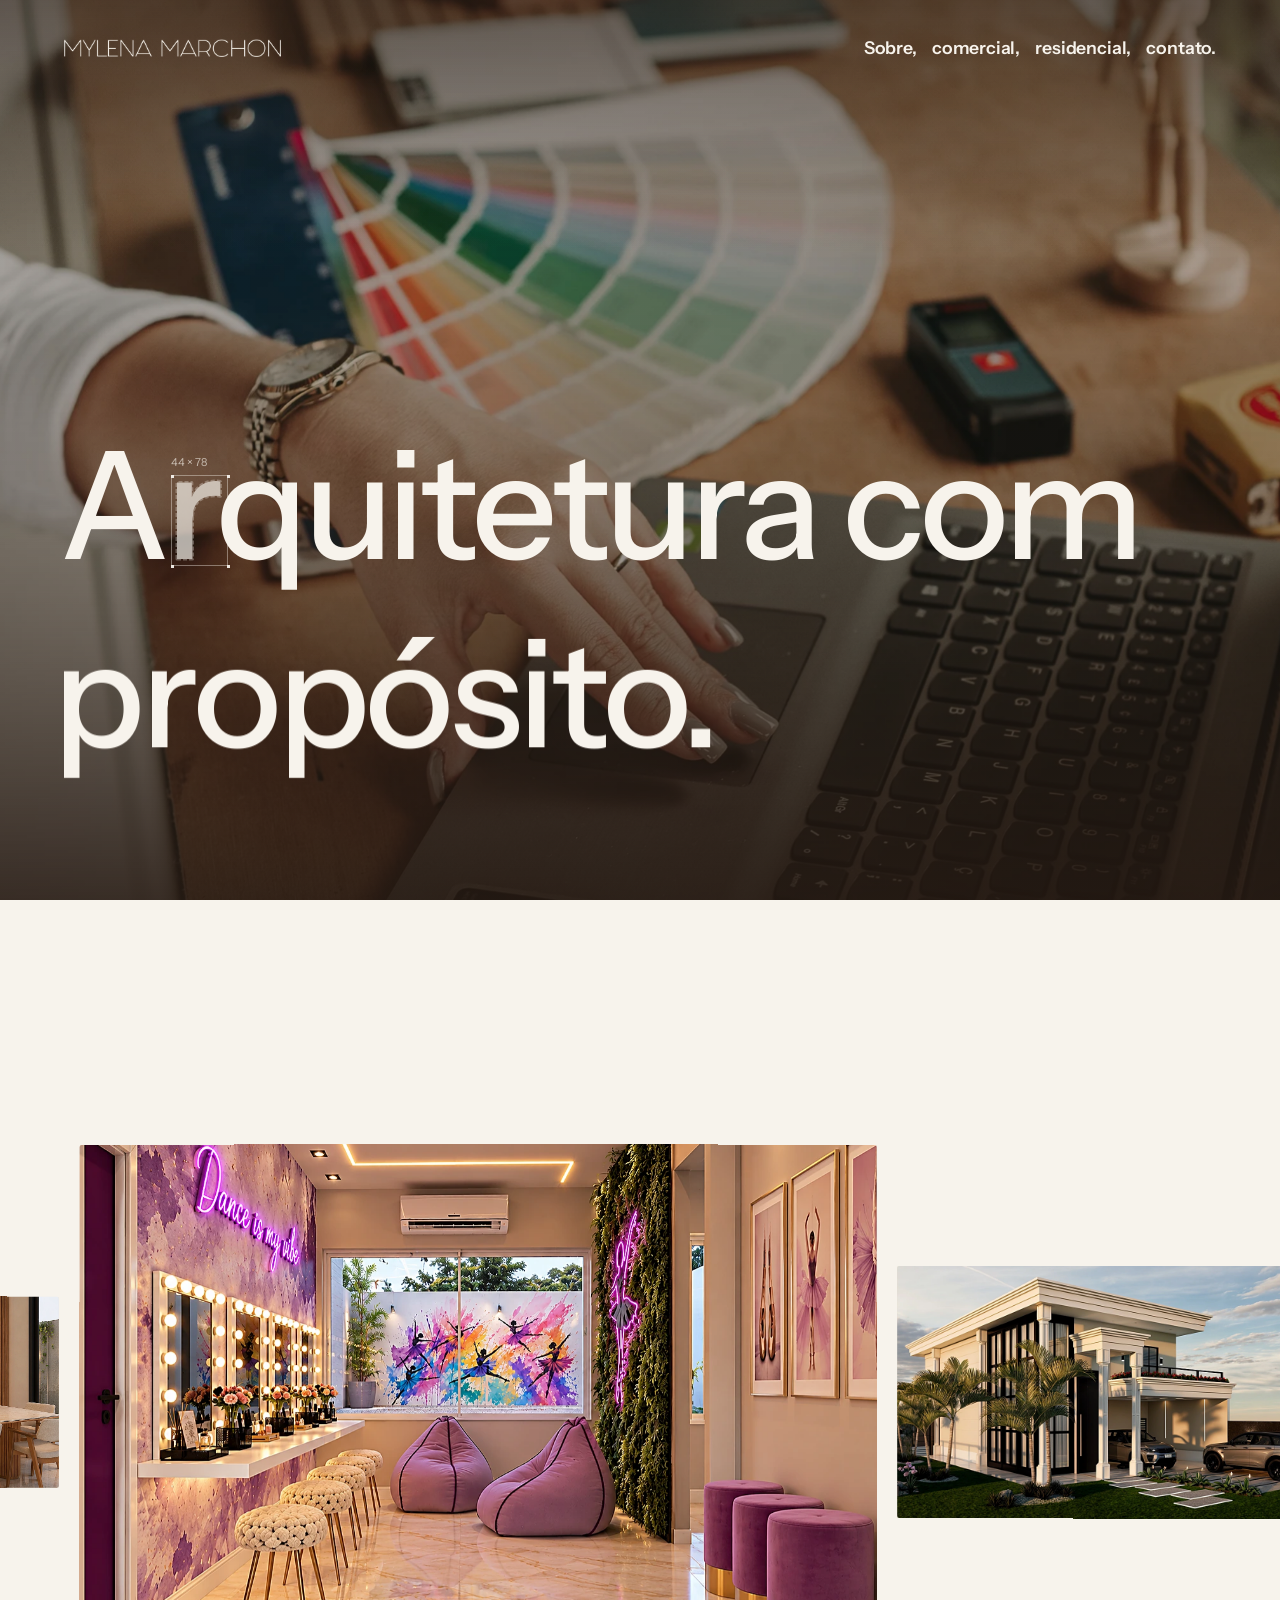
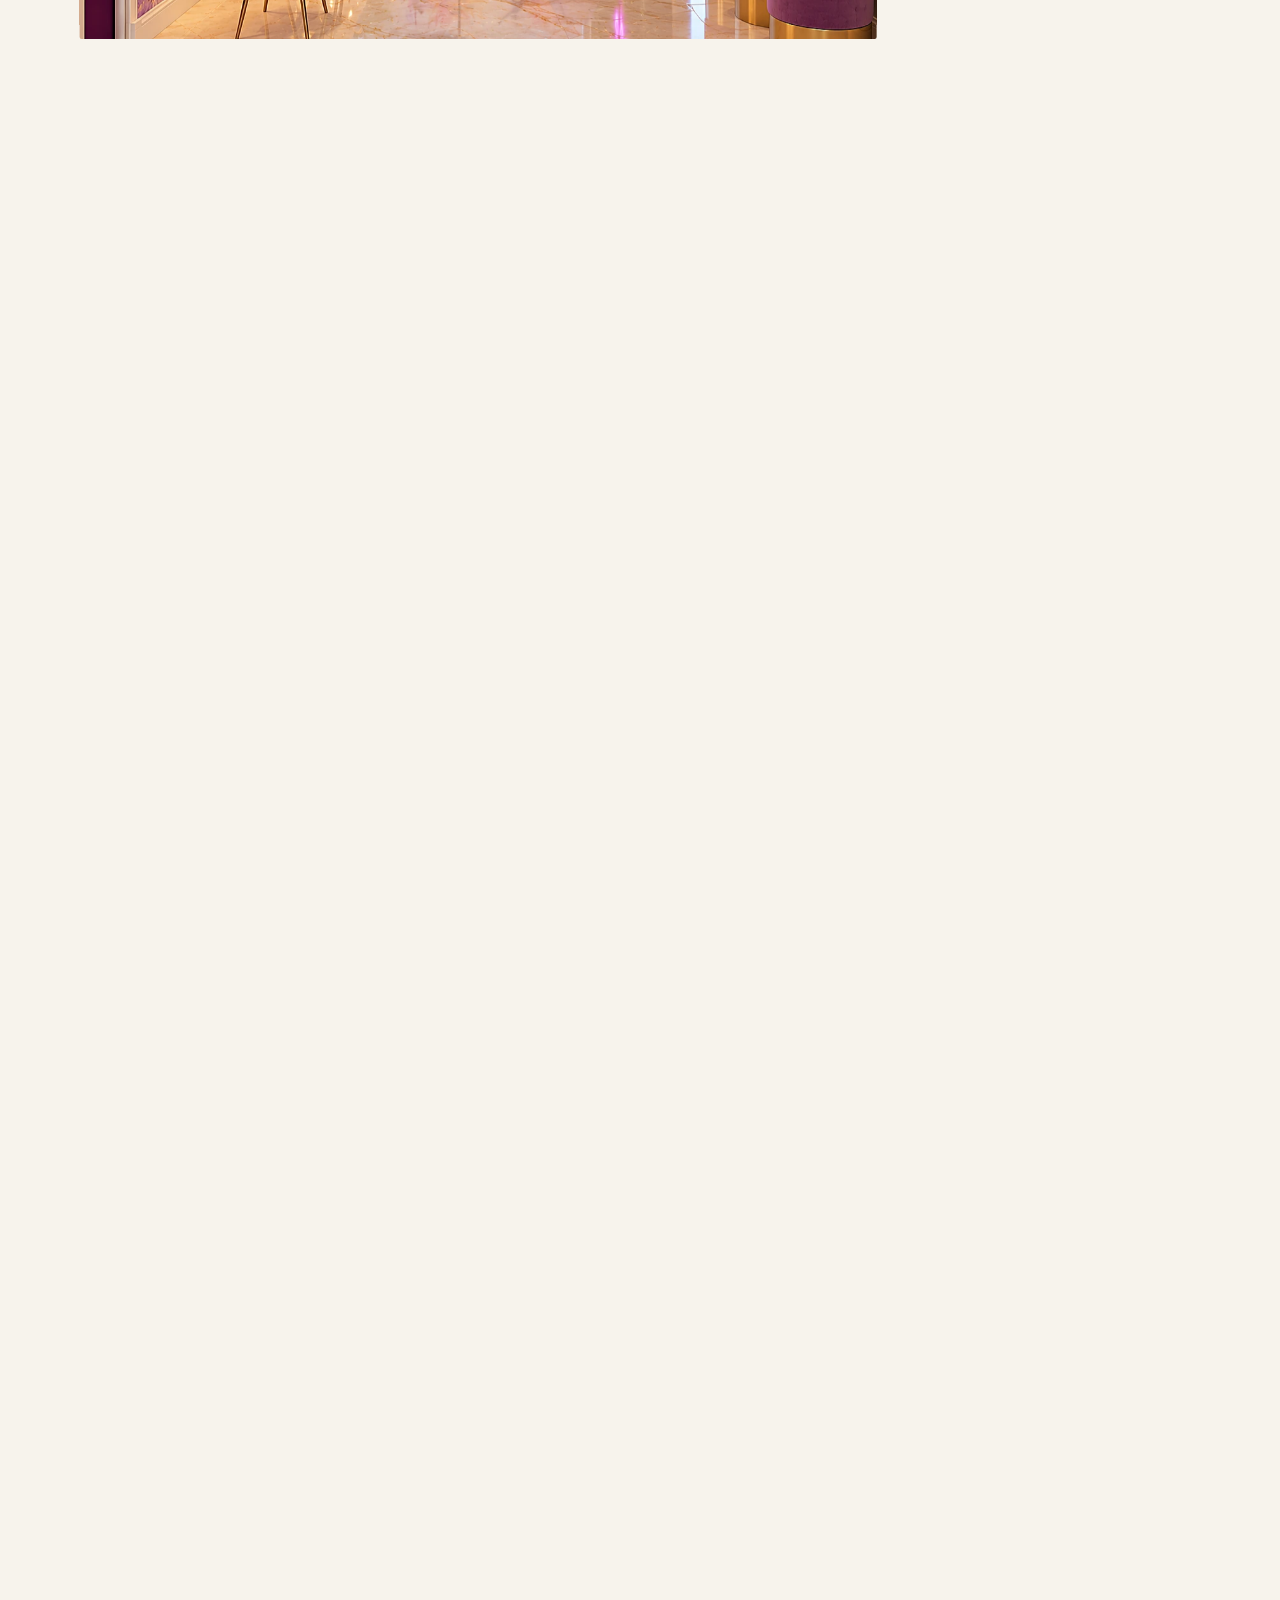
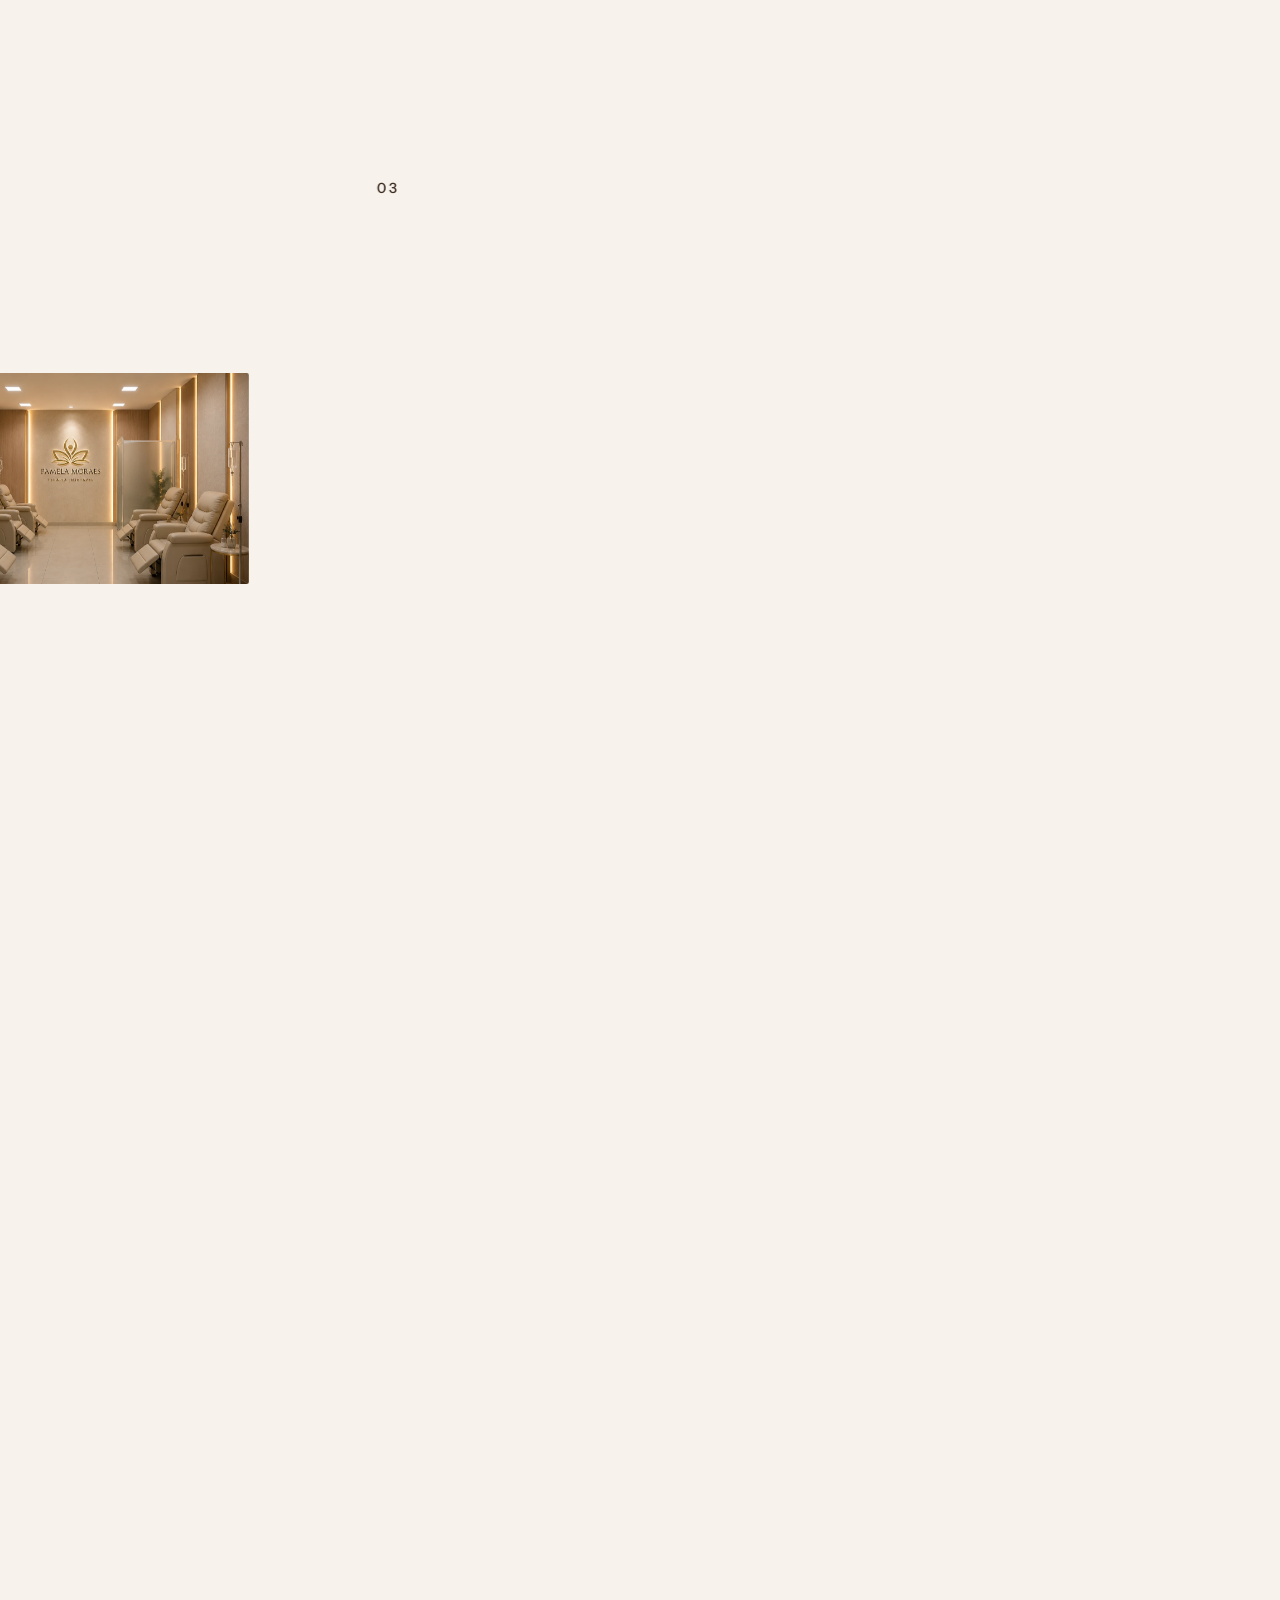
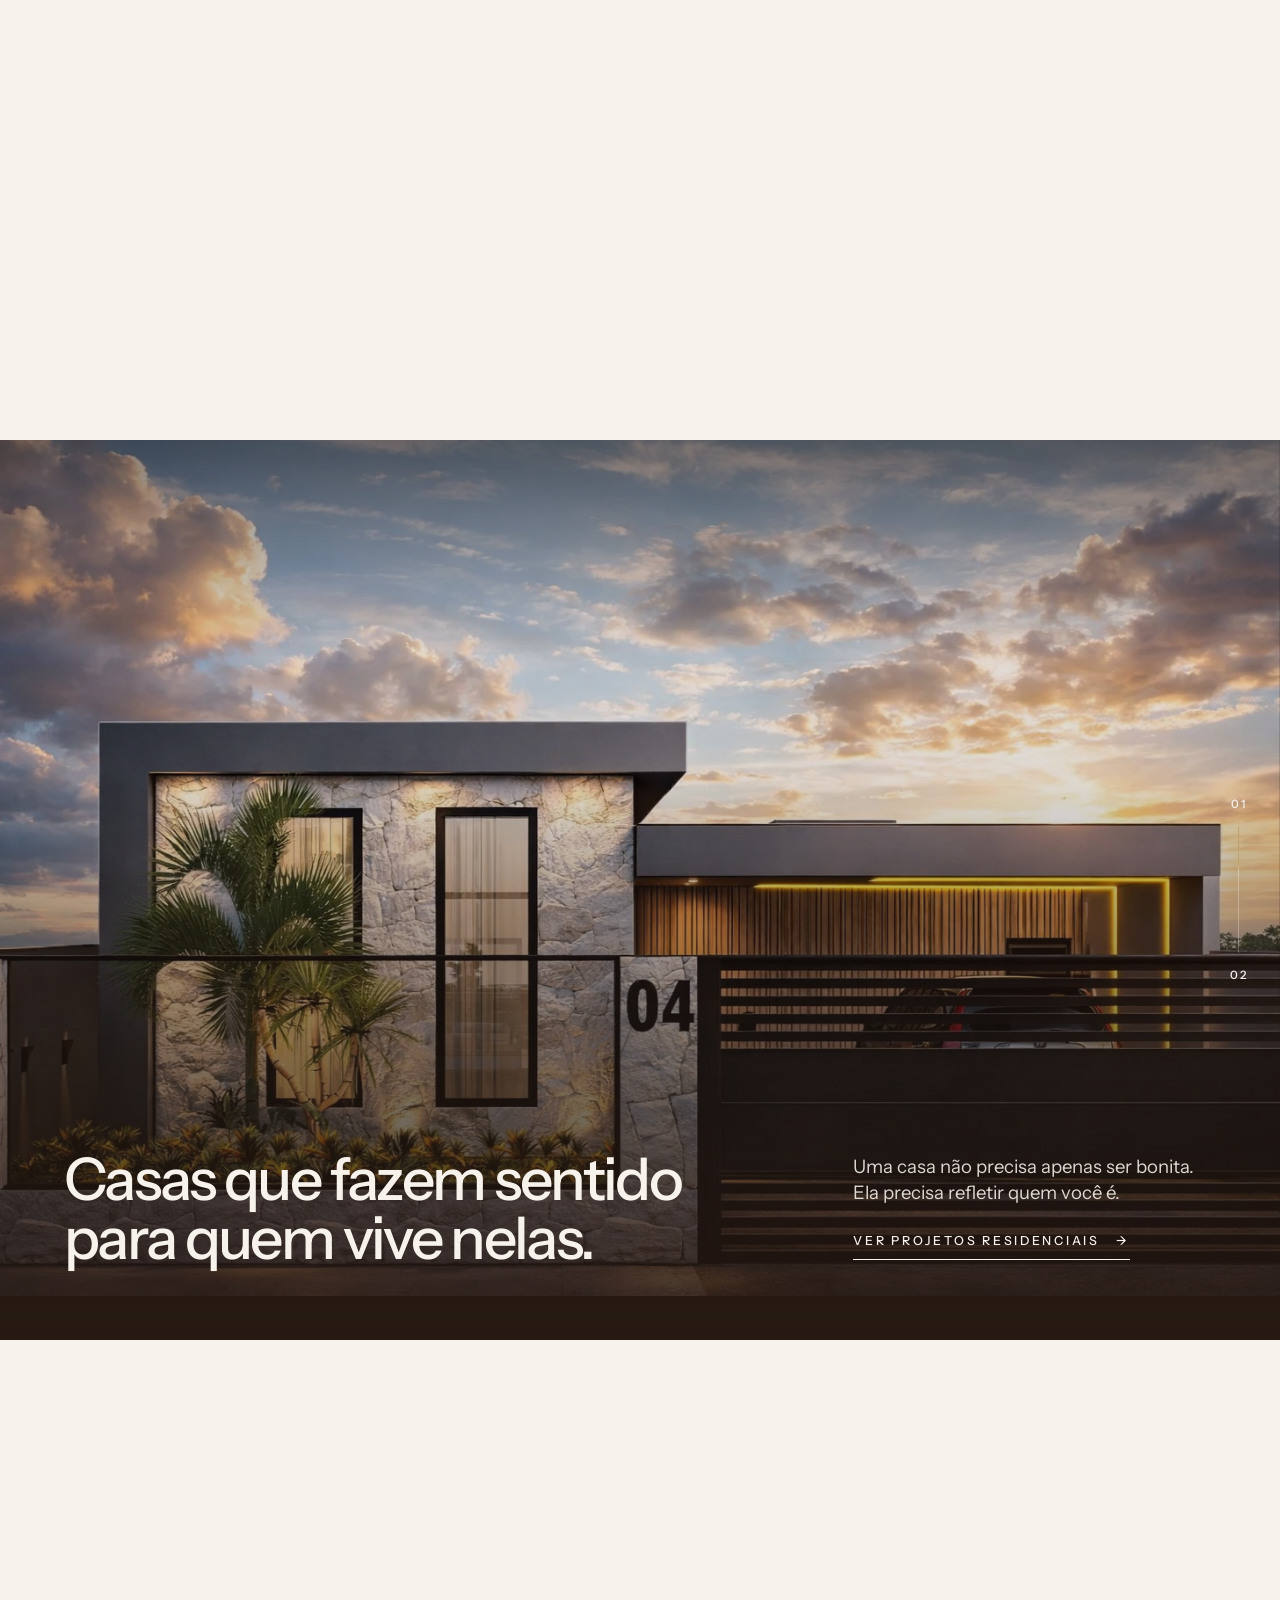
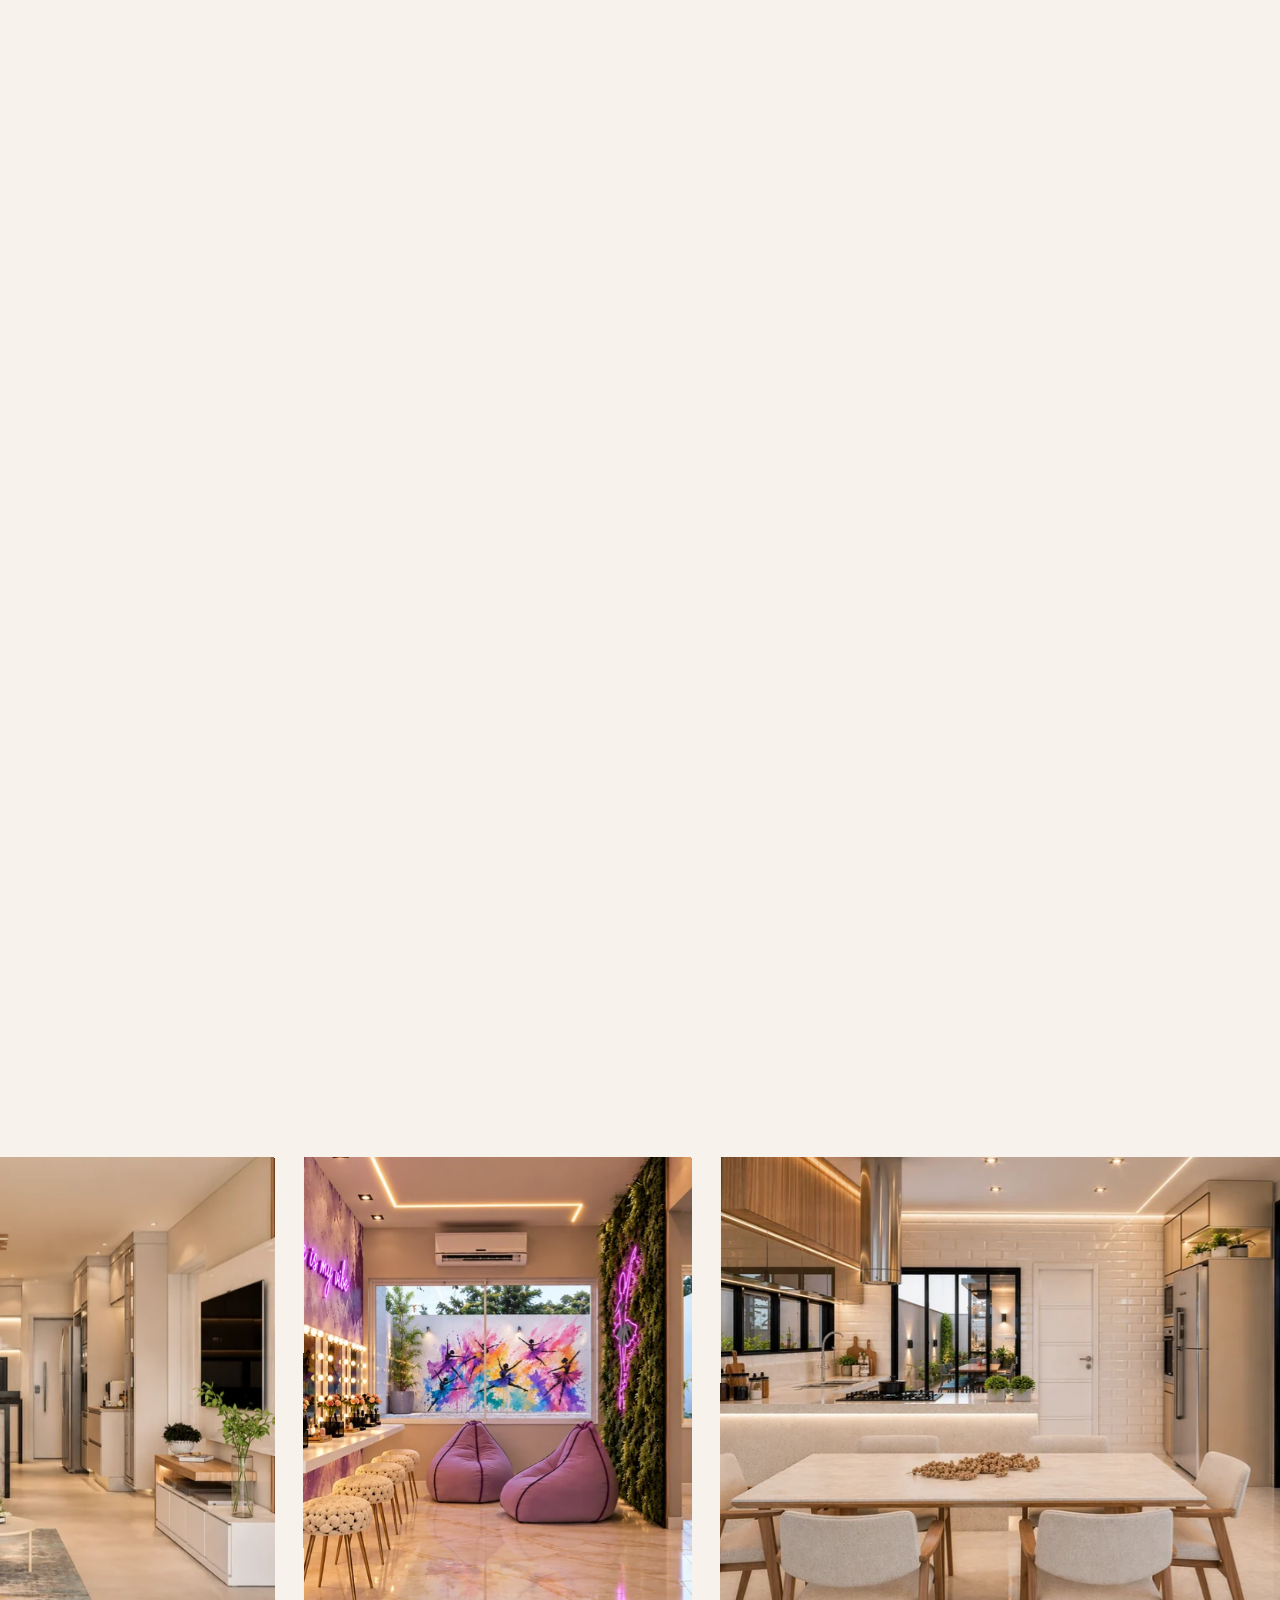
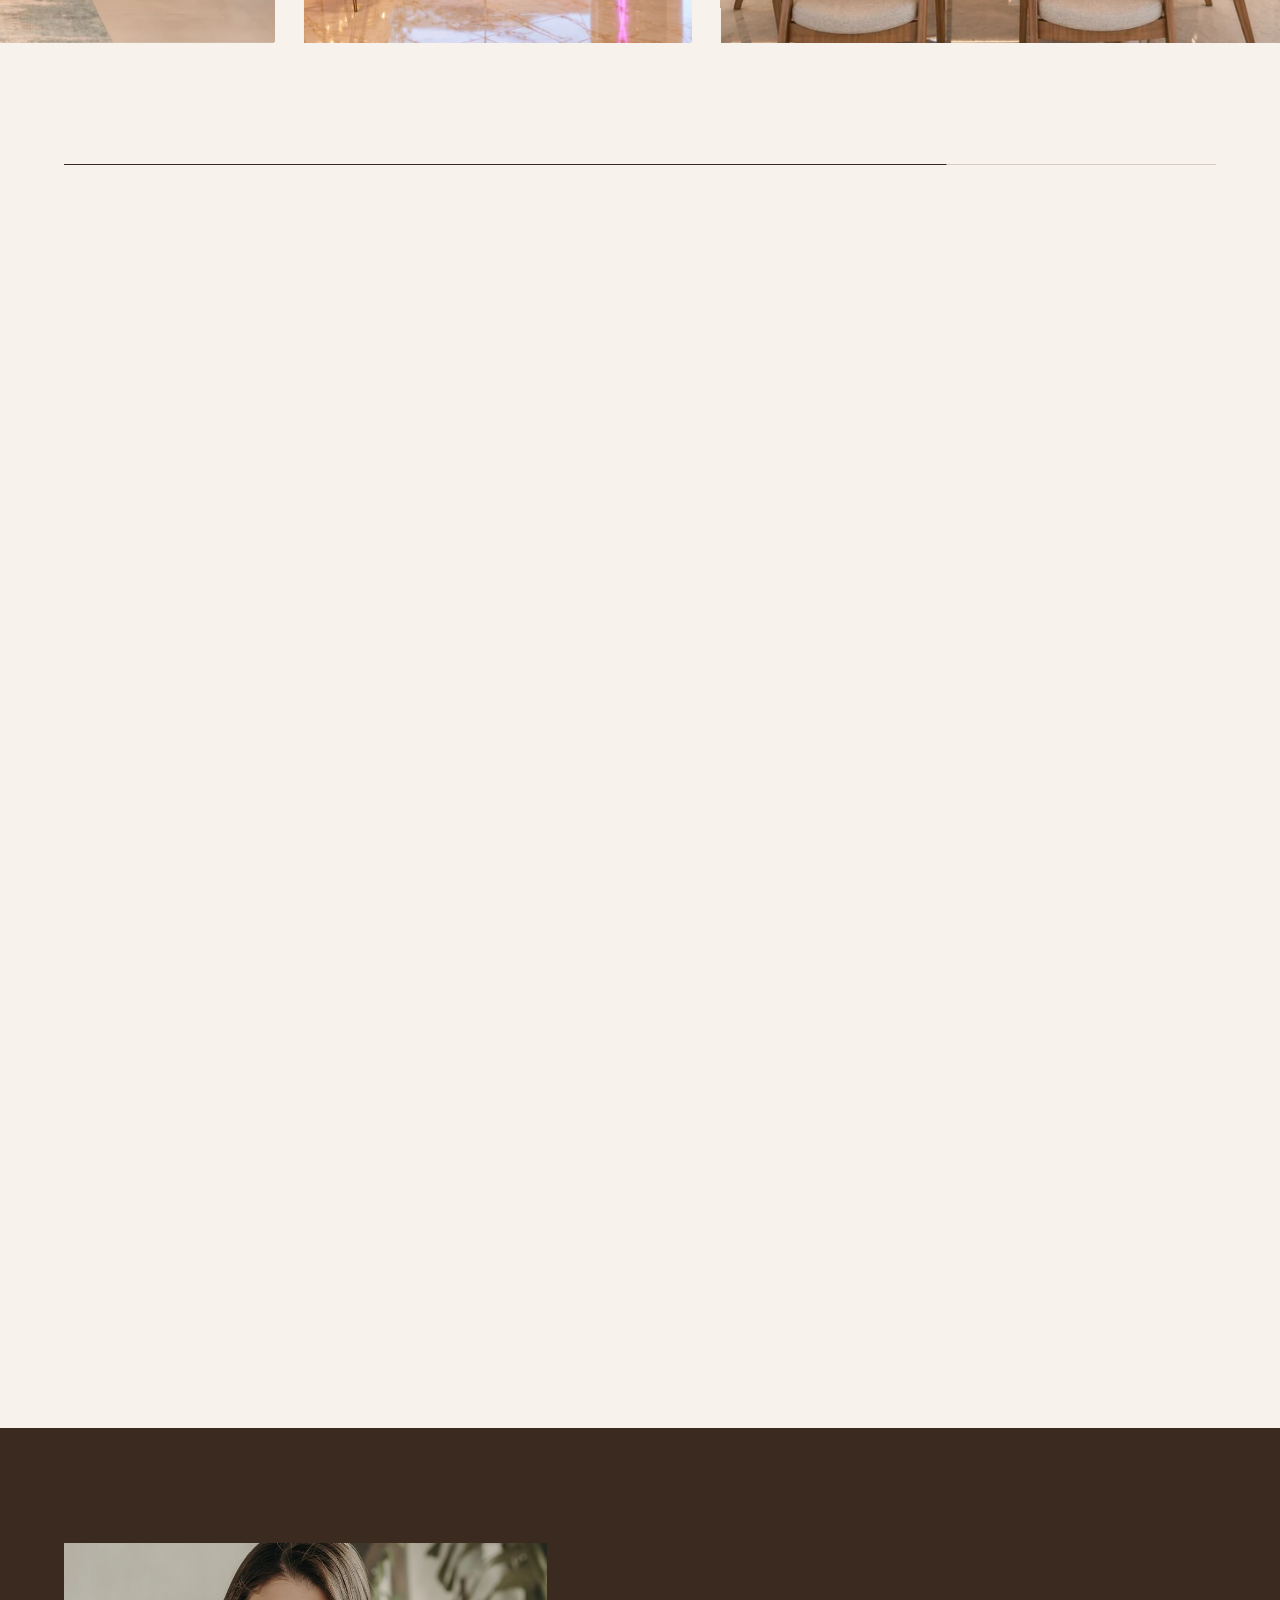
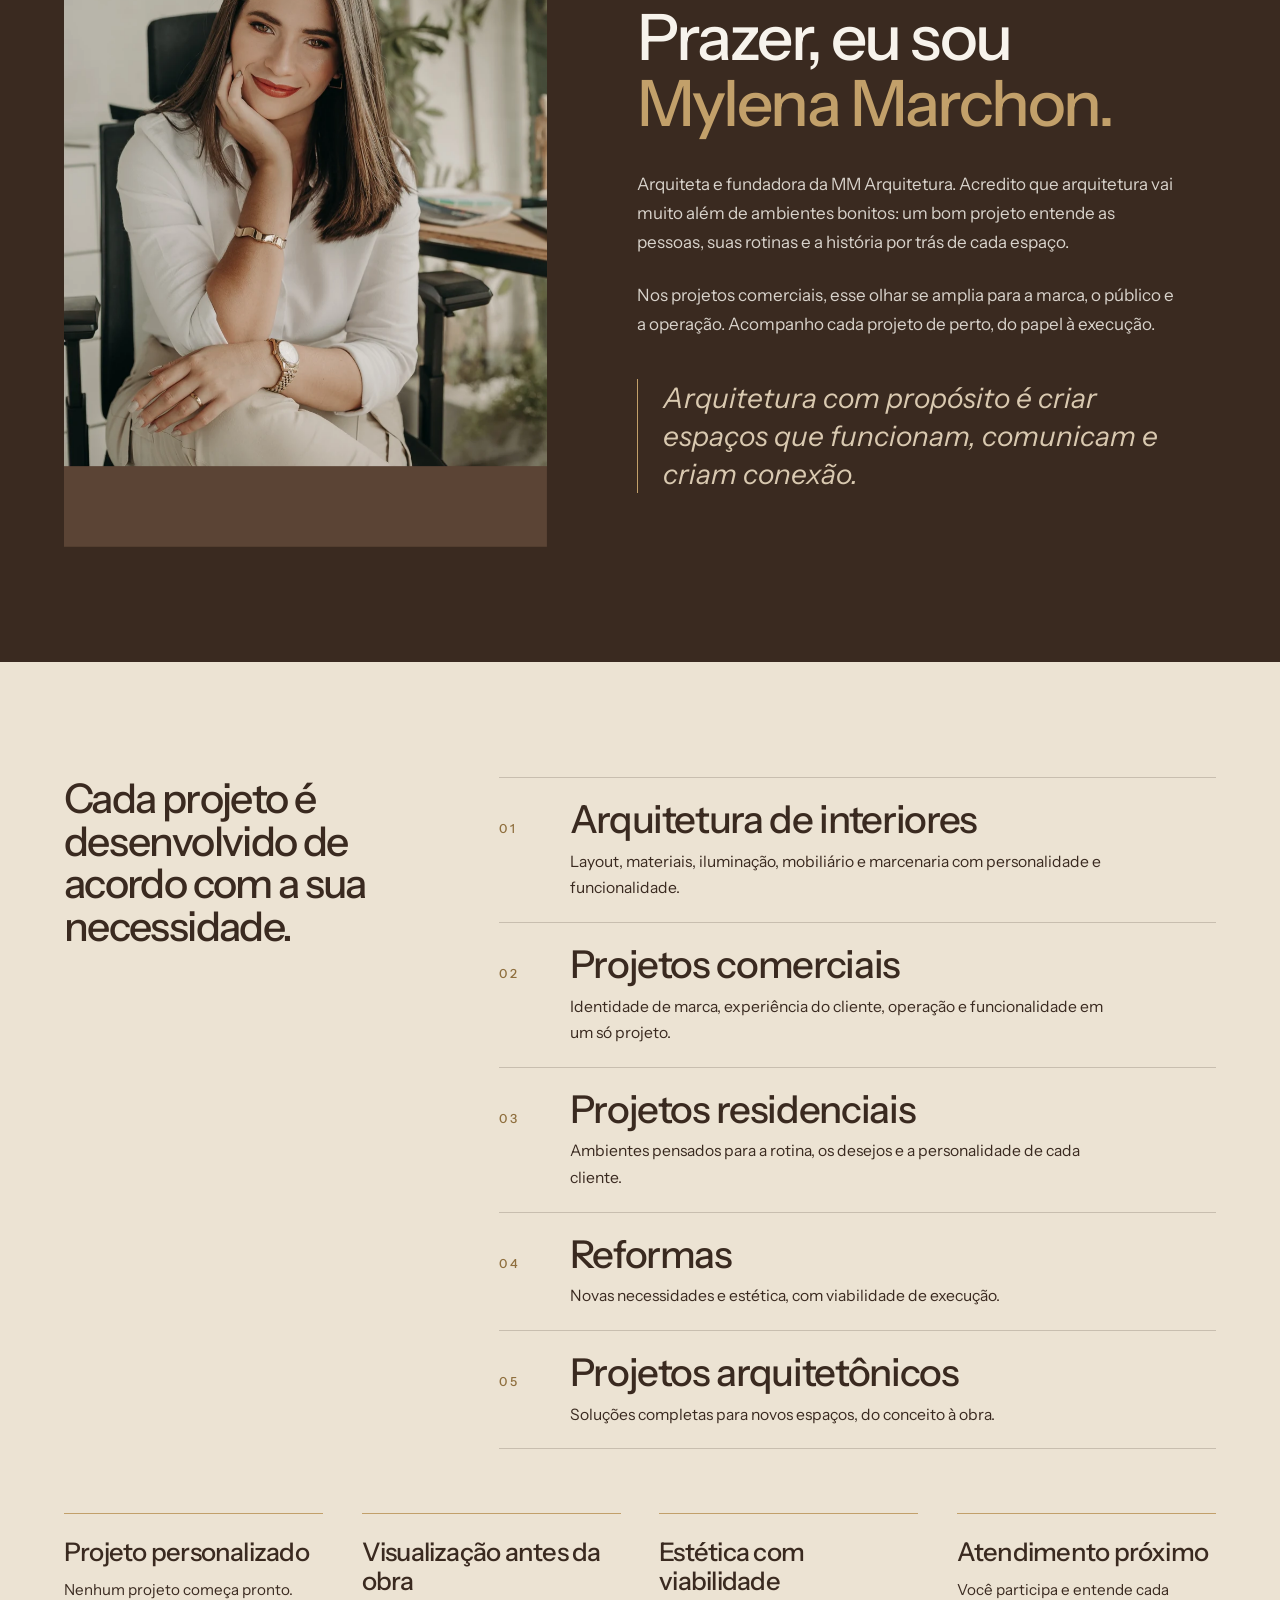
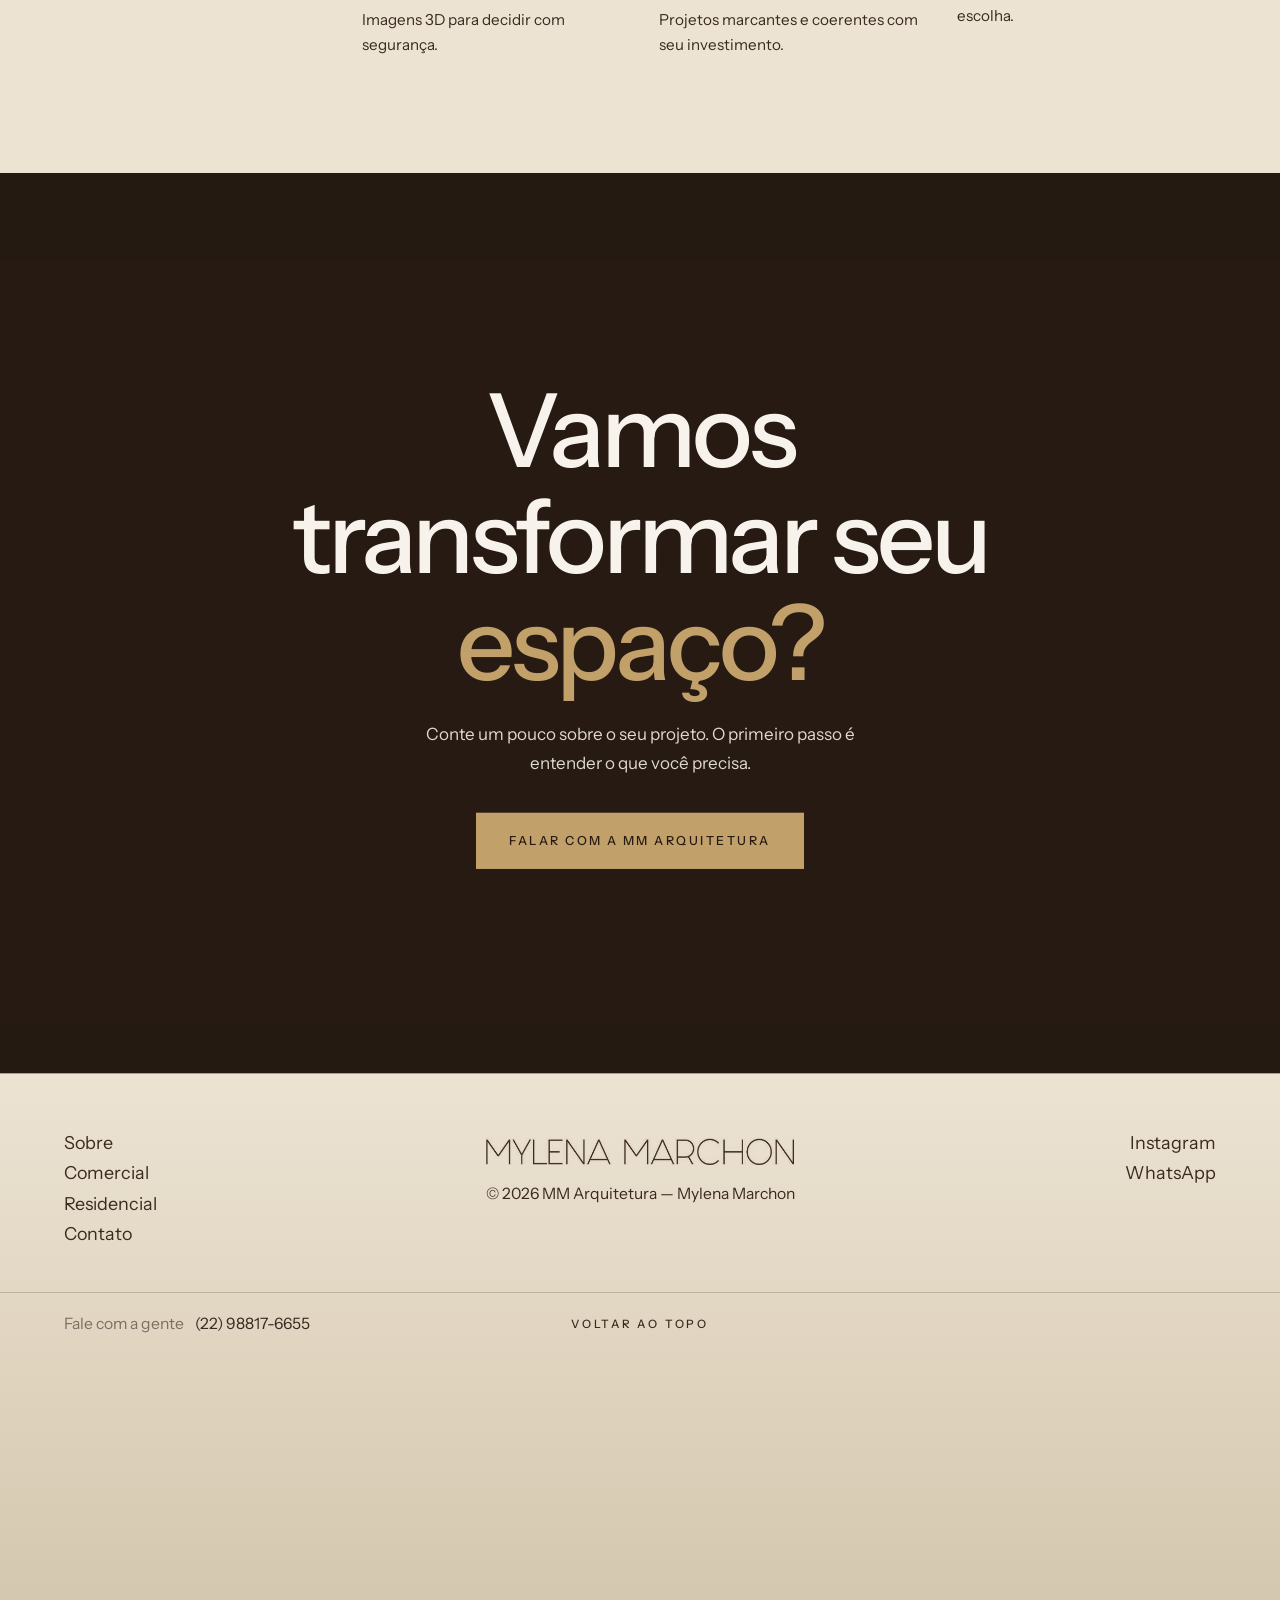
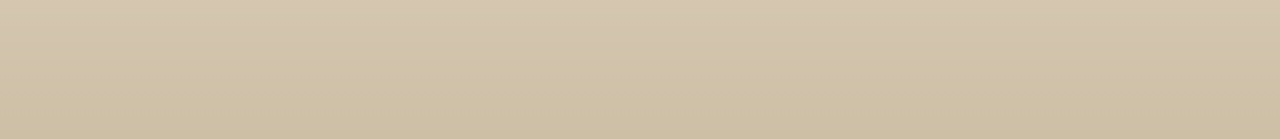
==== commit 25420ff5: "Remove tela de abertura e ajustes de layout Co-Authored-By: Claude Sonnet 5.5 <noreply@anthropic.com" ====
--- a/index.html
+++ b/index.html
@@ -19,16 +19,9 @@
   <link rel="stylesheet" href="css/style.css">
   <script>
     document.documentElement.classList.add('js');
-    try {
-      if (!sessionStorage.getItem('mm-intro') && !matchMedia('(prefers-reduced-motion: reduce)').matches) document.documentElement.classList.add('intro-on');
-    } catch (e) {}
   </script>
 </head>
 <body>
-  <div class="intro-screen" aria-hidden="true">
-    <img decoding="async" src="assets/logo-claro.png" alt="" width="600" height="51">
-    <p class="intro-screen__text"><span class="typed"></span><i class="caret"></i></p>
-  </div>
   <a class="skip" href="#conteudo">Ir para o conteúdo</a>
 
   <header class="header">
--- a/css/style.css
+++ b/css/style.css
@@ -98,23 +98,6 @@
 }
 .link span { display: inline-block; transition: transform .4s var(--ease); }
 .link:hover span { transform: translateX(.5rem); }
-
-/* ---------- Abertura (logo + frase digitada) ---------- */
-.intro-screen {
-  display: none; position: fixed; inset: 0; z-index: 300;
-  place-content: center; justify-items: center; gap: 2rem; text-align: center;
-  background: var(--brown-800); color: var(--offwhite);
-  --r: -40px;
-  -webkit-mask-image: radial-gradient(circle at 50% 50%, transparent var(--r), #000 calc(var(--r) + 40px));
-  mask-image: radial-gradient(circle at 50% 50%, transparent var(--r), #000 calc(var(--r) + 40px));
-}
-.intro-on .intro-screen { display: grid; }
-.intro-on body { overflow: hidden; }
-.intro-screen img { width: clamp(200px, 34vw, 340px); height: auto; opacity: 0; transform: translateY(10px); animation: introLogo 1.2s var(--ease) .2s forwards; }
-.intro-screen__text { font-family: var(--font-display); font-style: italic; font-size: clamp(1.6rem, 4vw, 2.8rem); color: var(--gold); min-height: 1.3em; padding: 0 var(--pad); }
-.caret { display: inline-block; width: 1px; height: .9em; margin-left: 4px; background: var(--gold); vertical-align: -.08em; animation: blink .8s steps(1) infinite; }
-@keyframes introLogo { to { opacity: 1; transform: none; } }
-@keyframes blink { 50% { opacity: 0; } }
 
 /* ---------- Cabeçalho ---------- */
 .header {
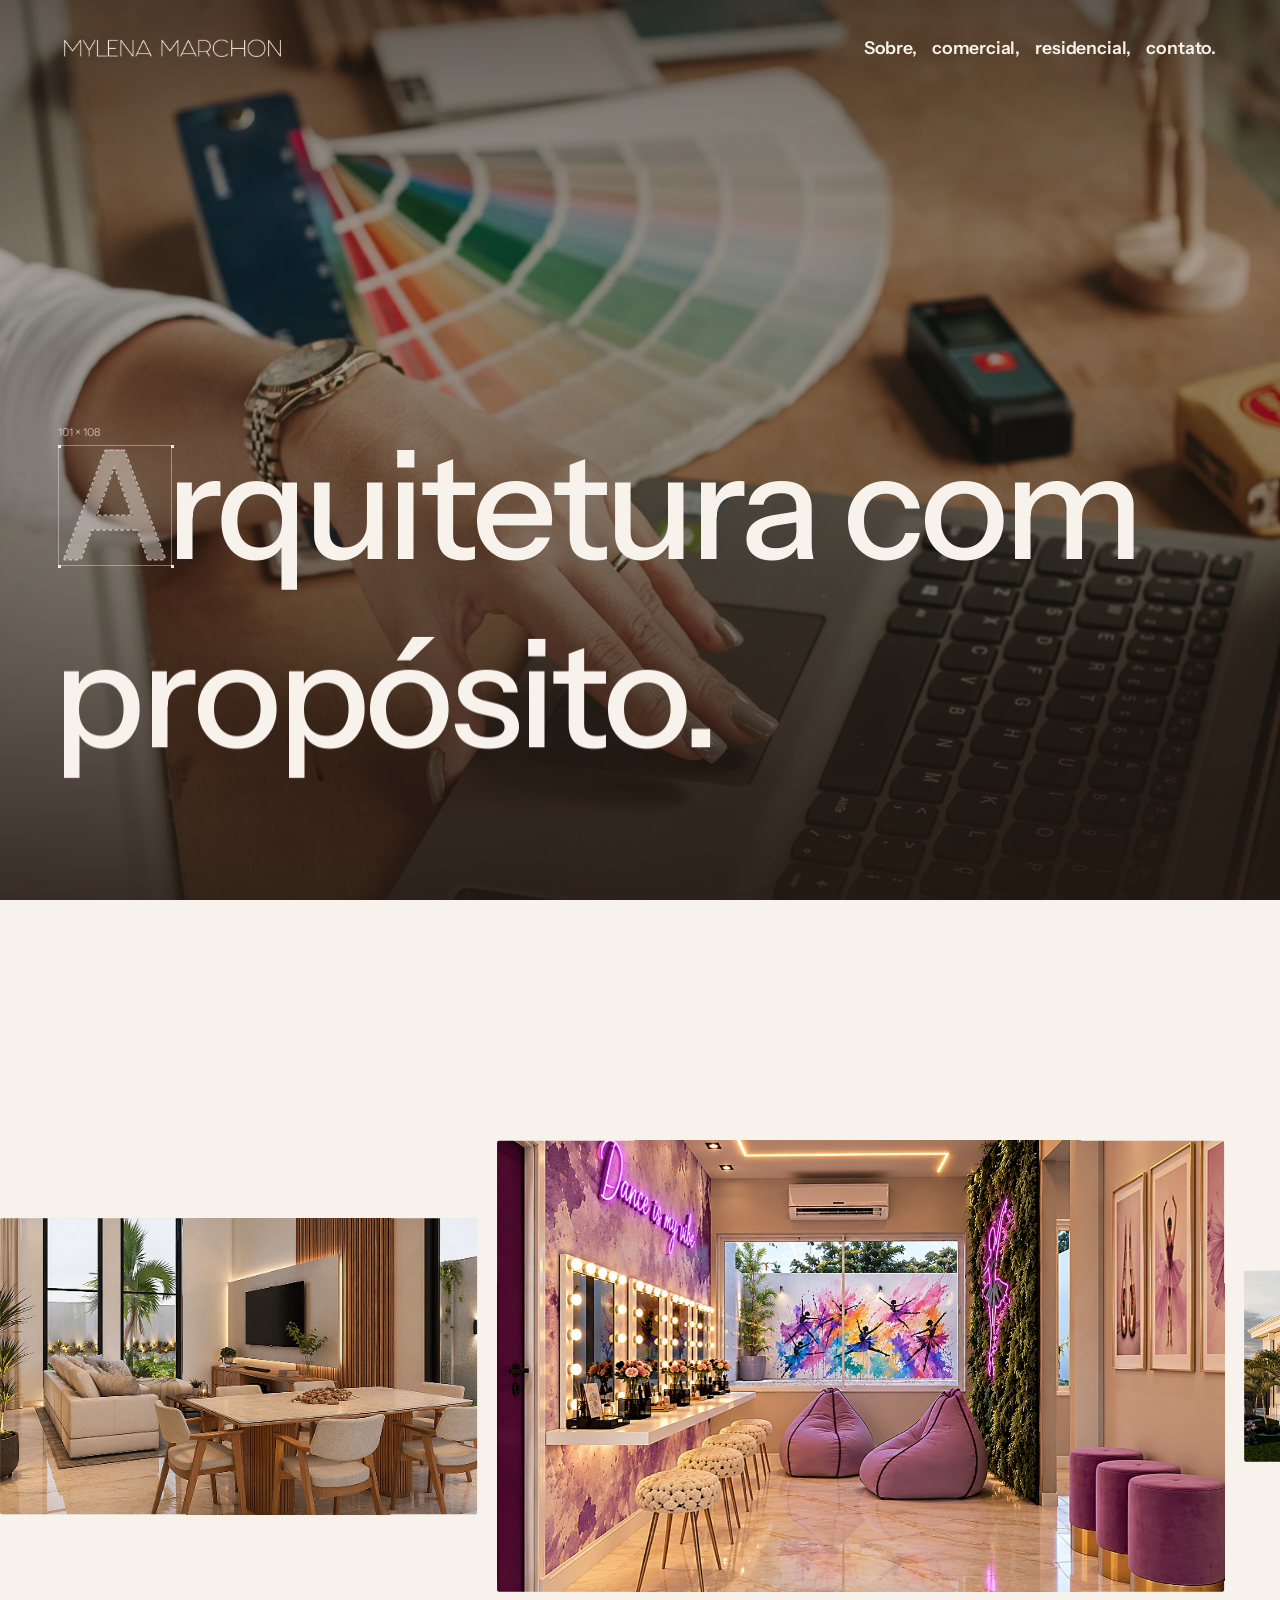
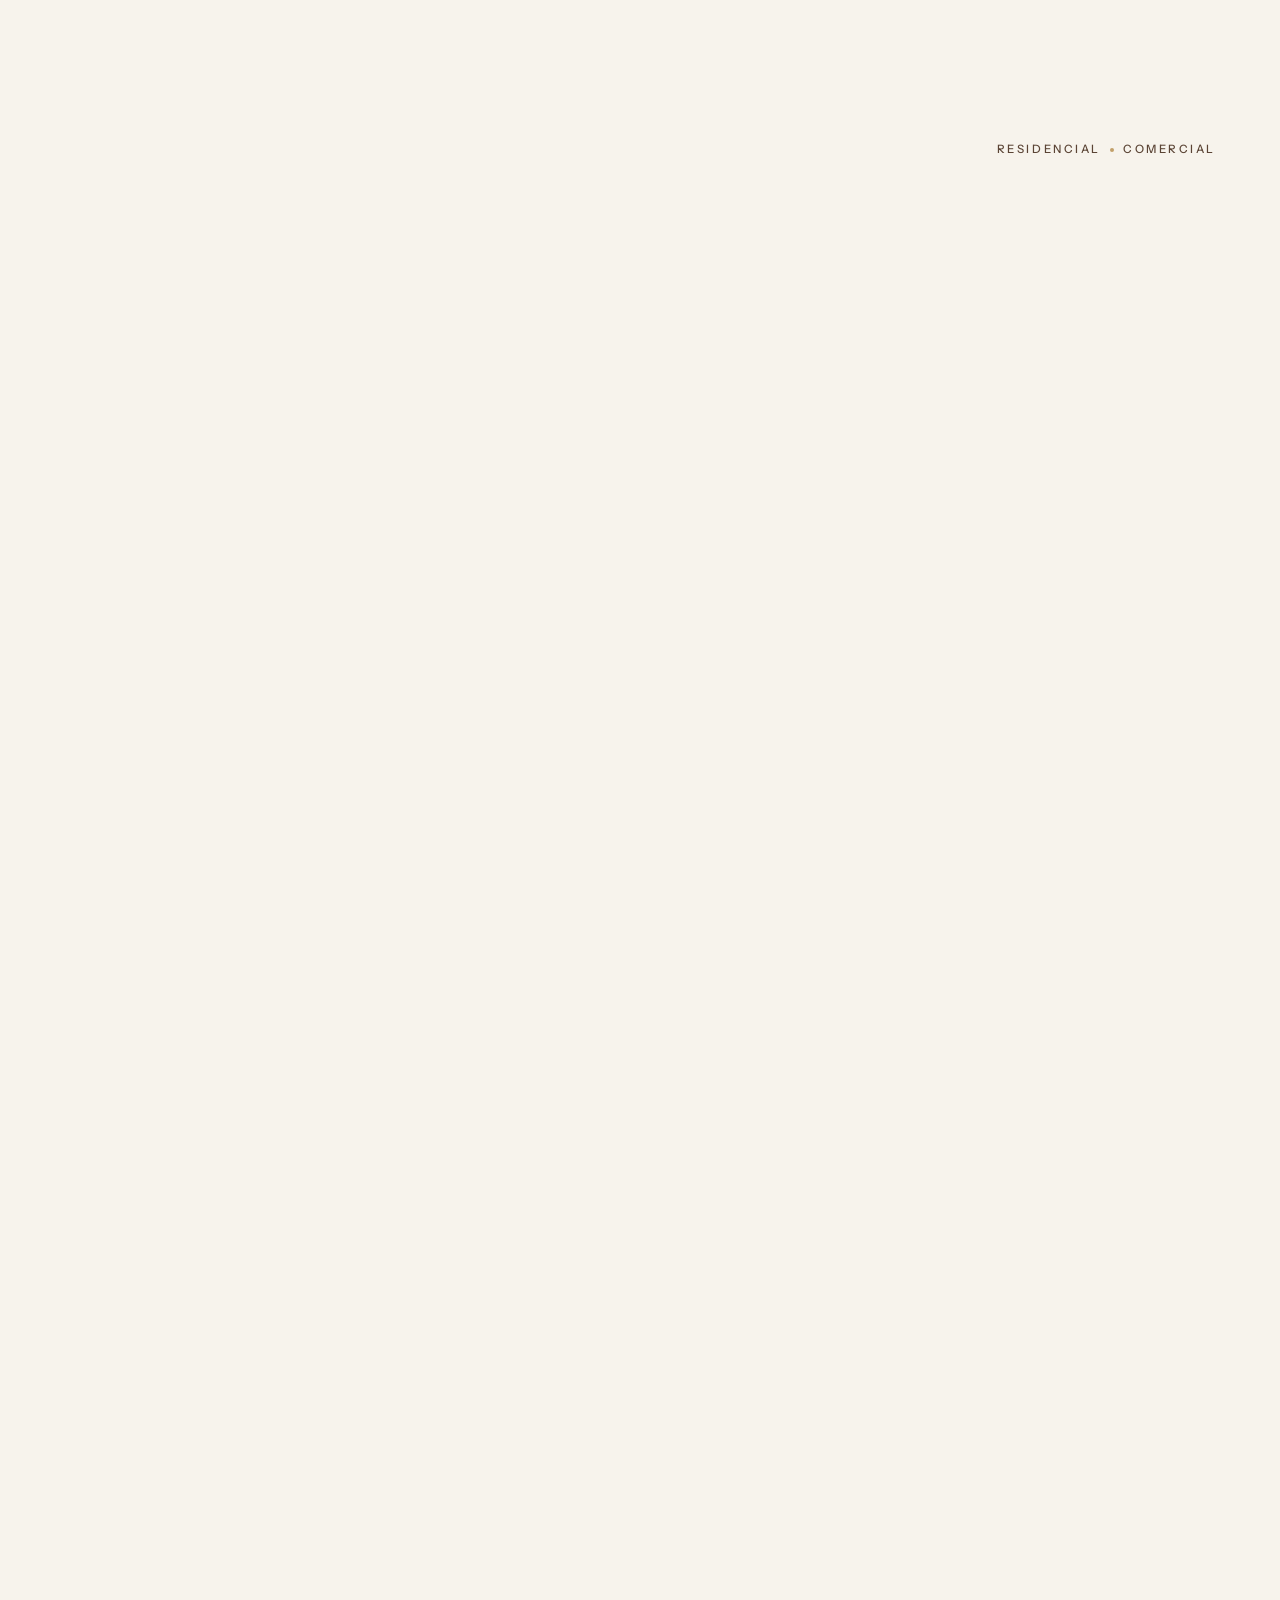
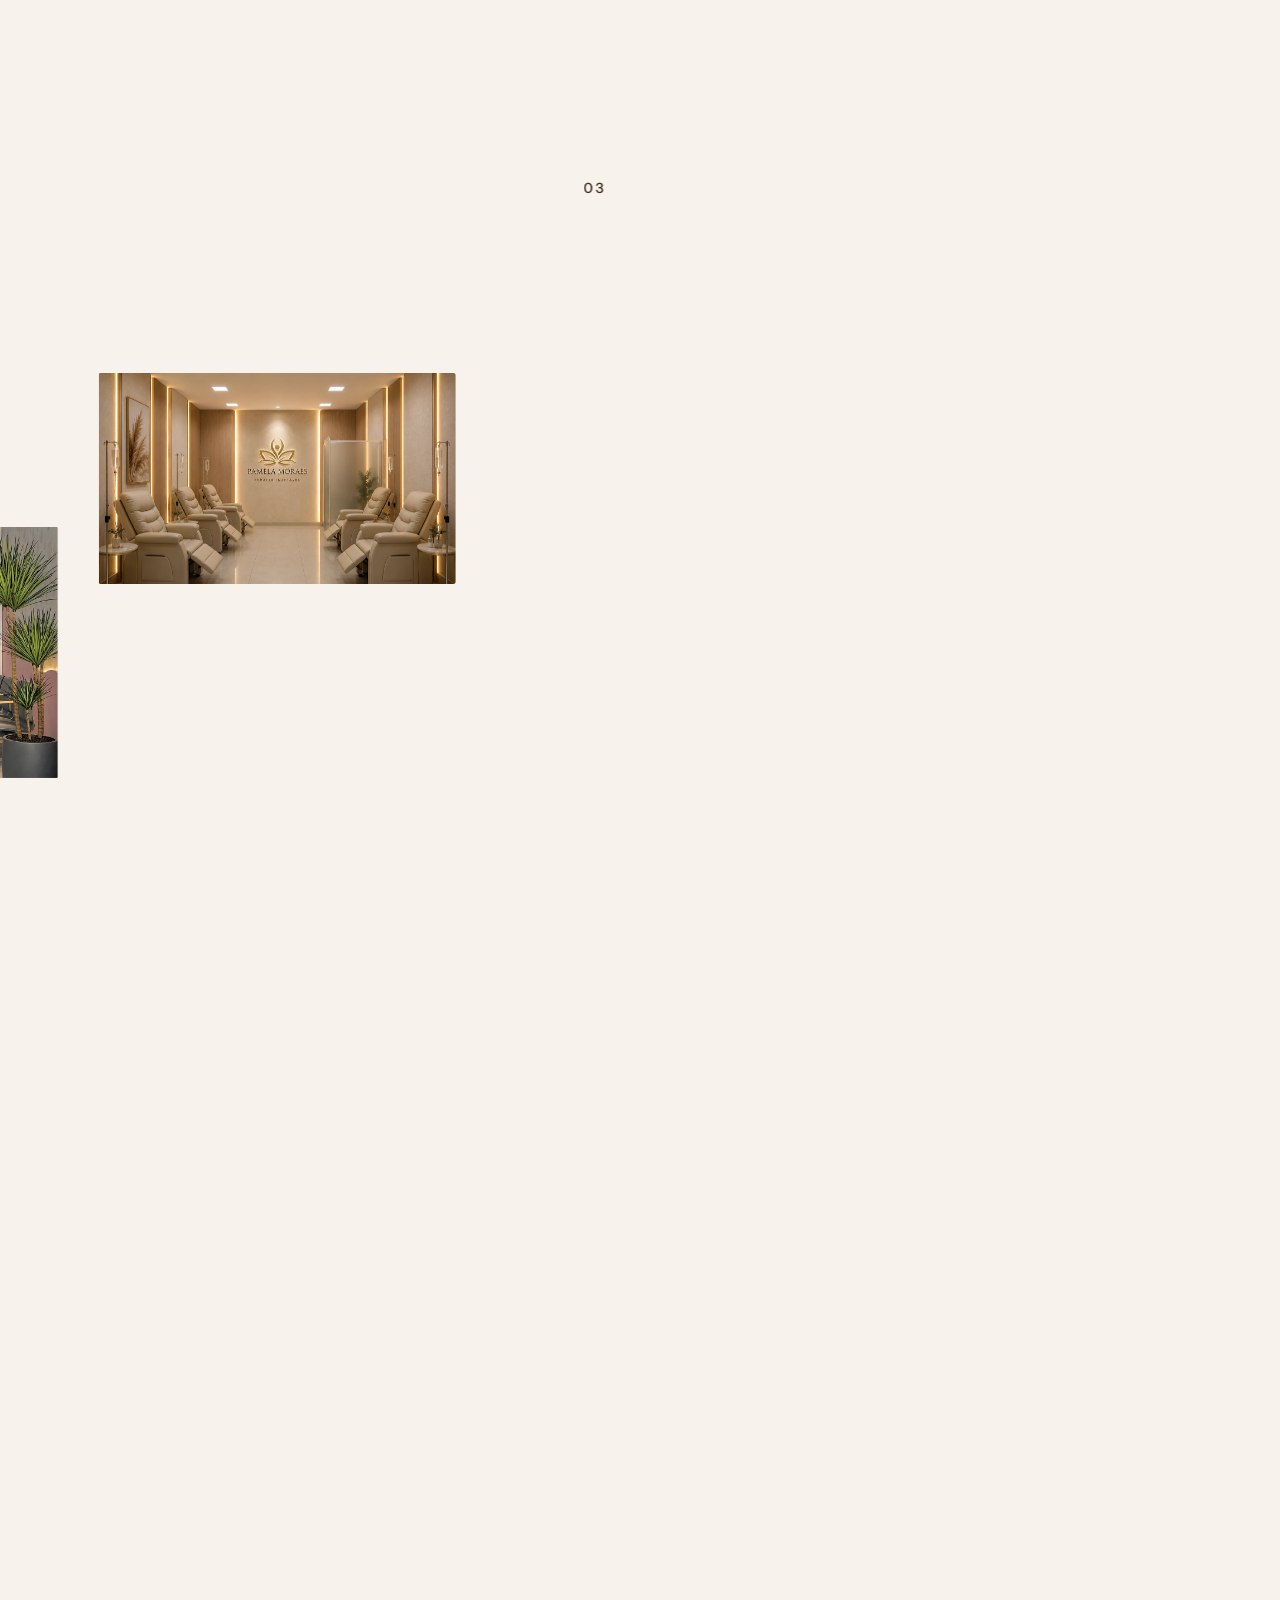
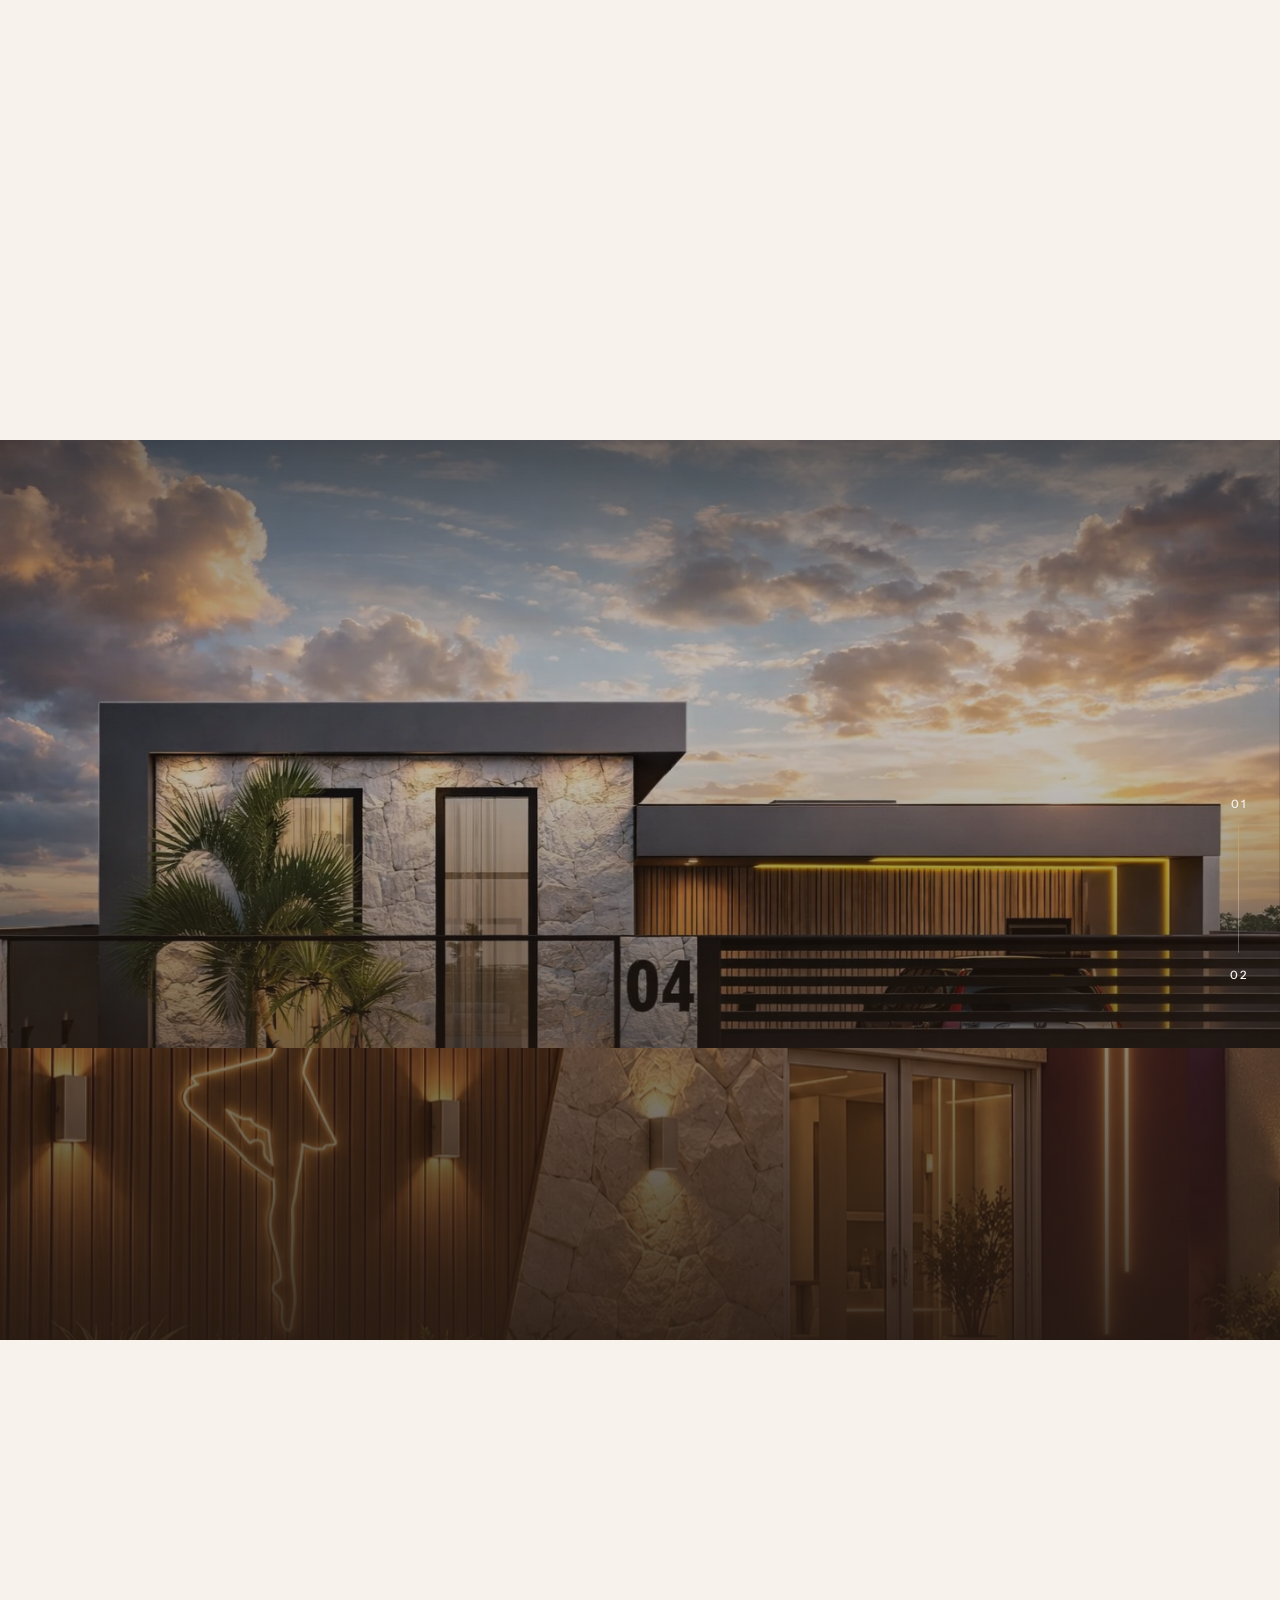
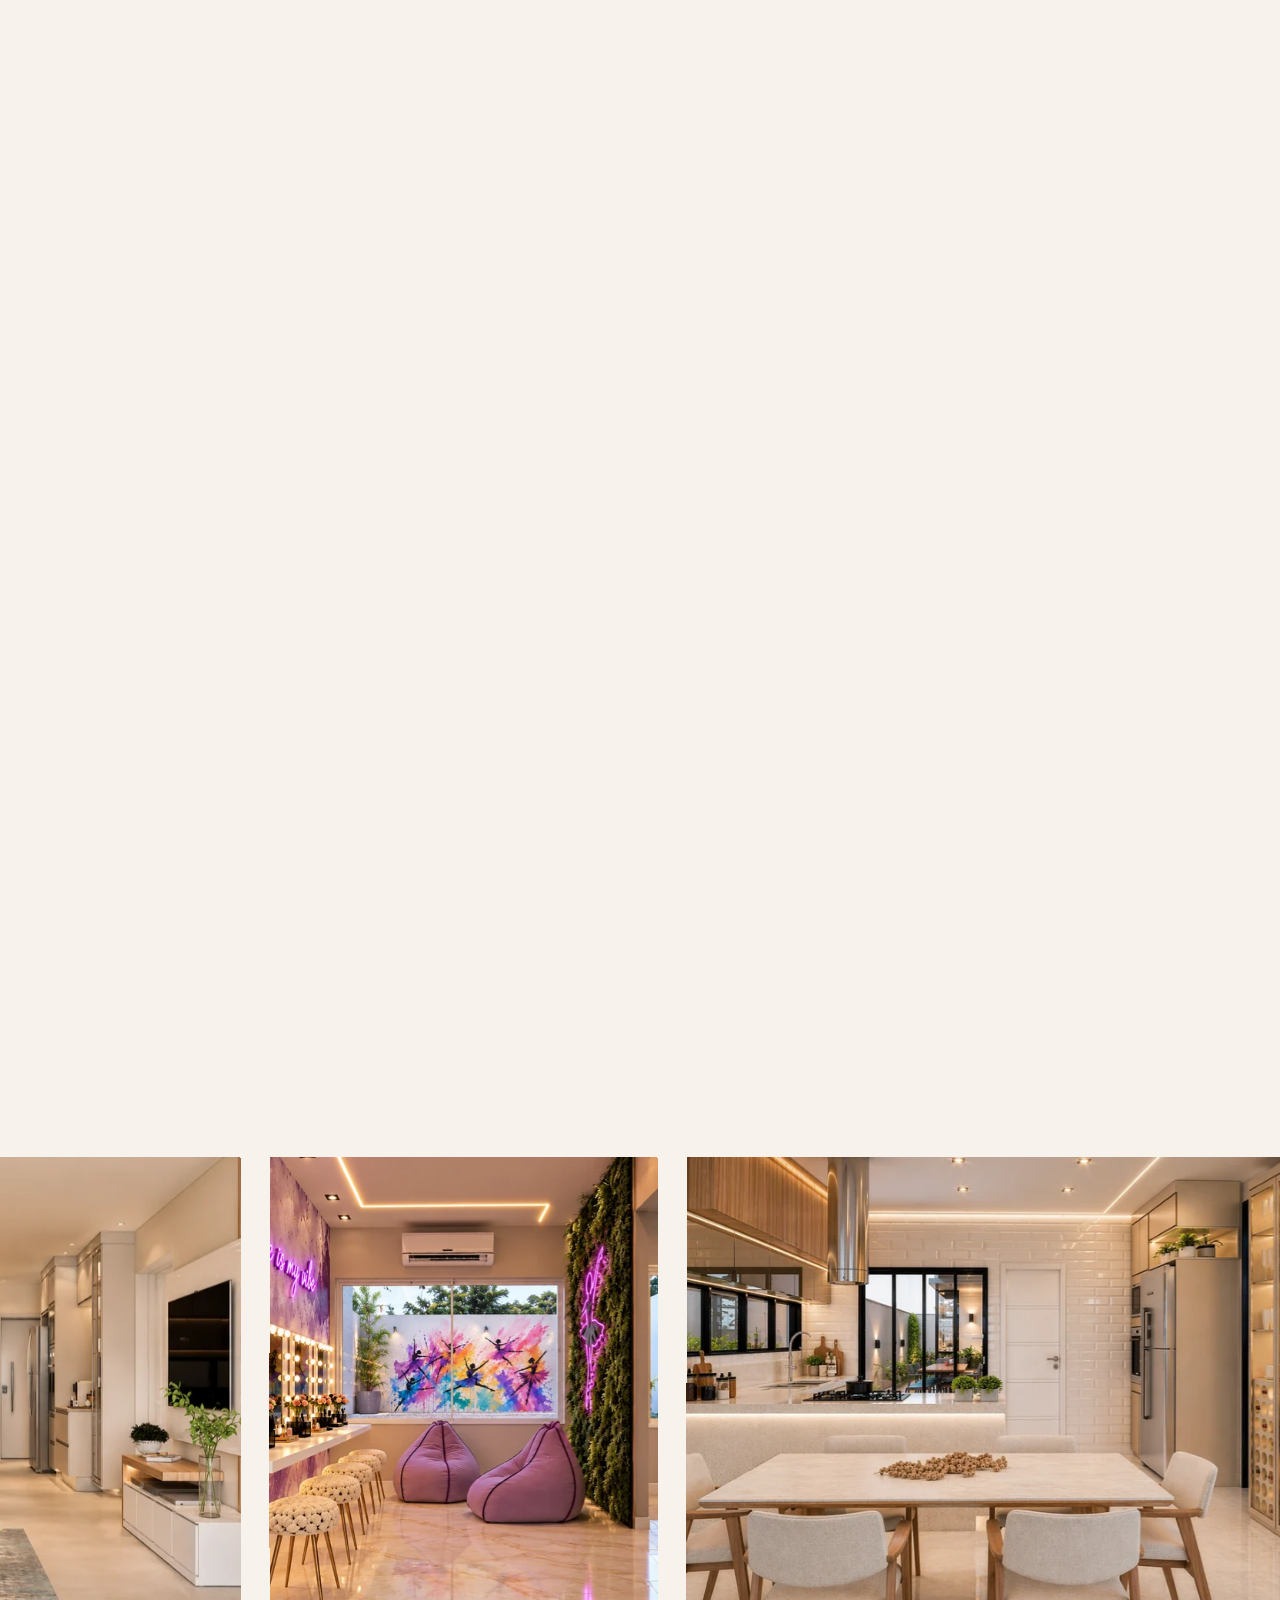
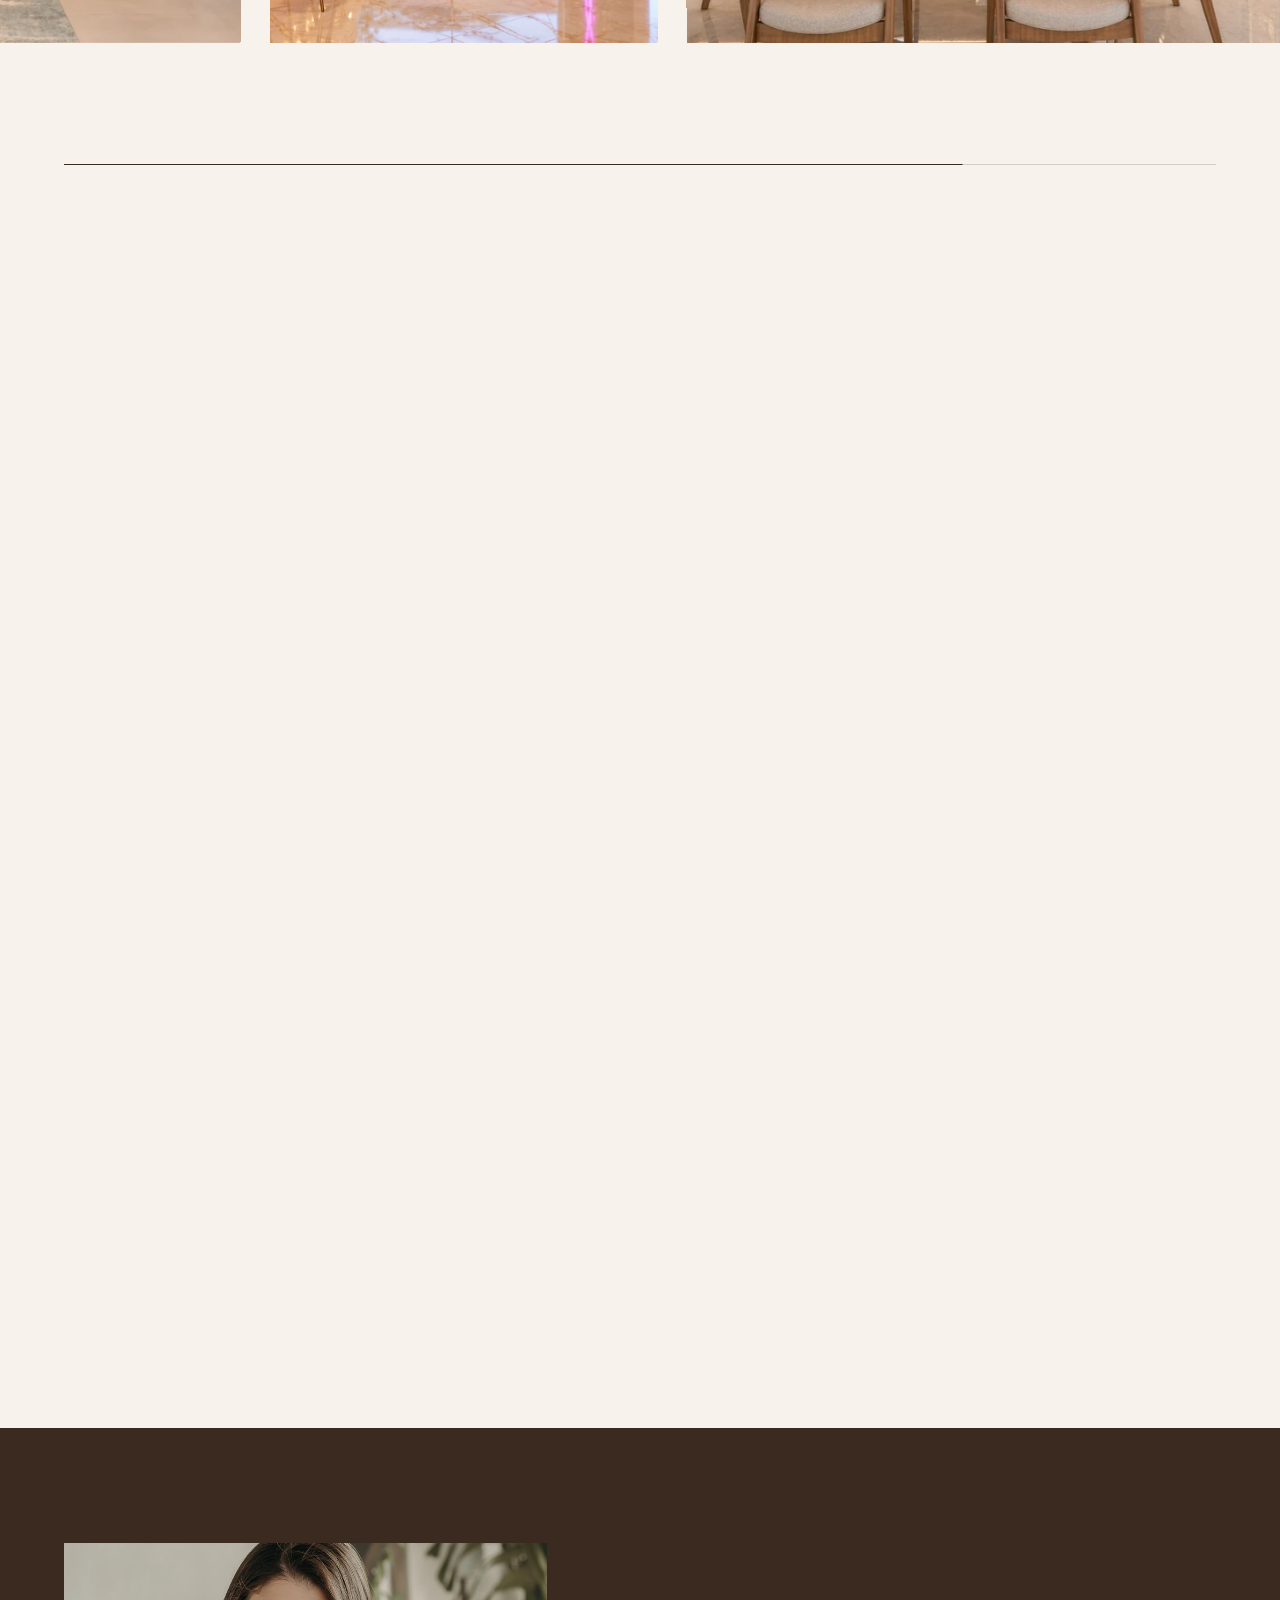
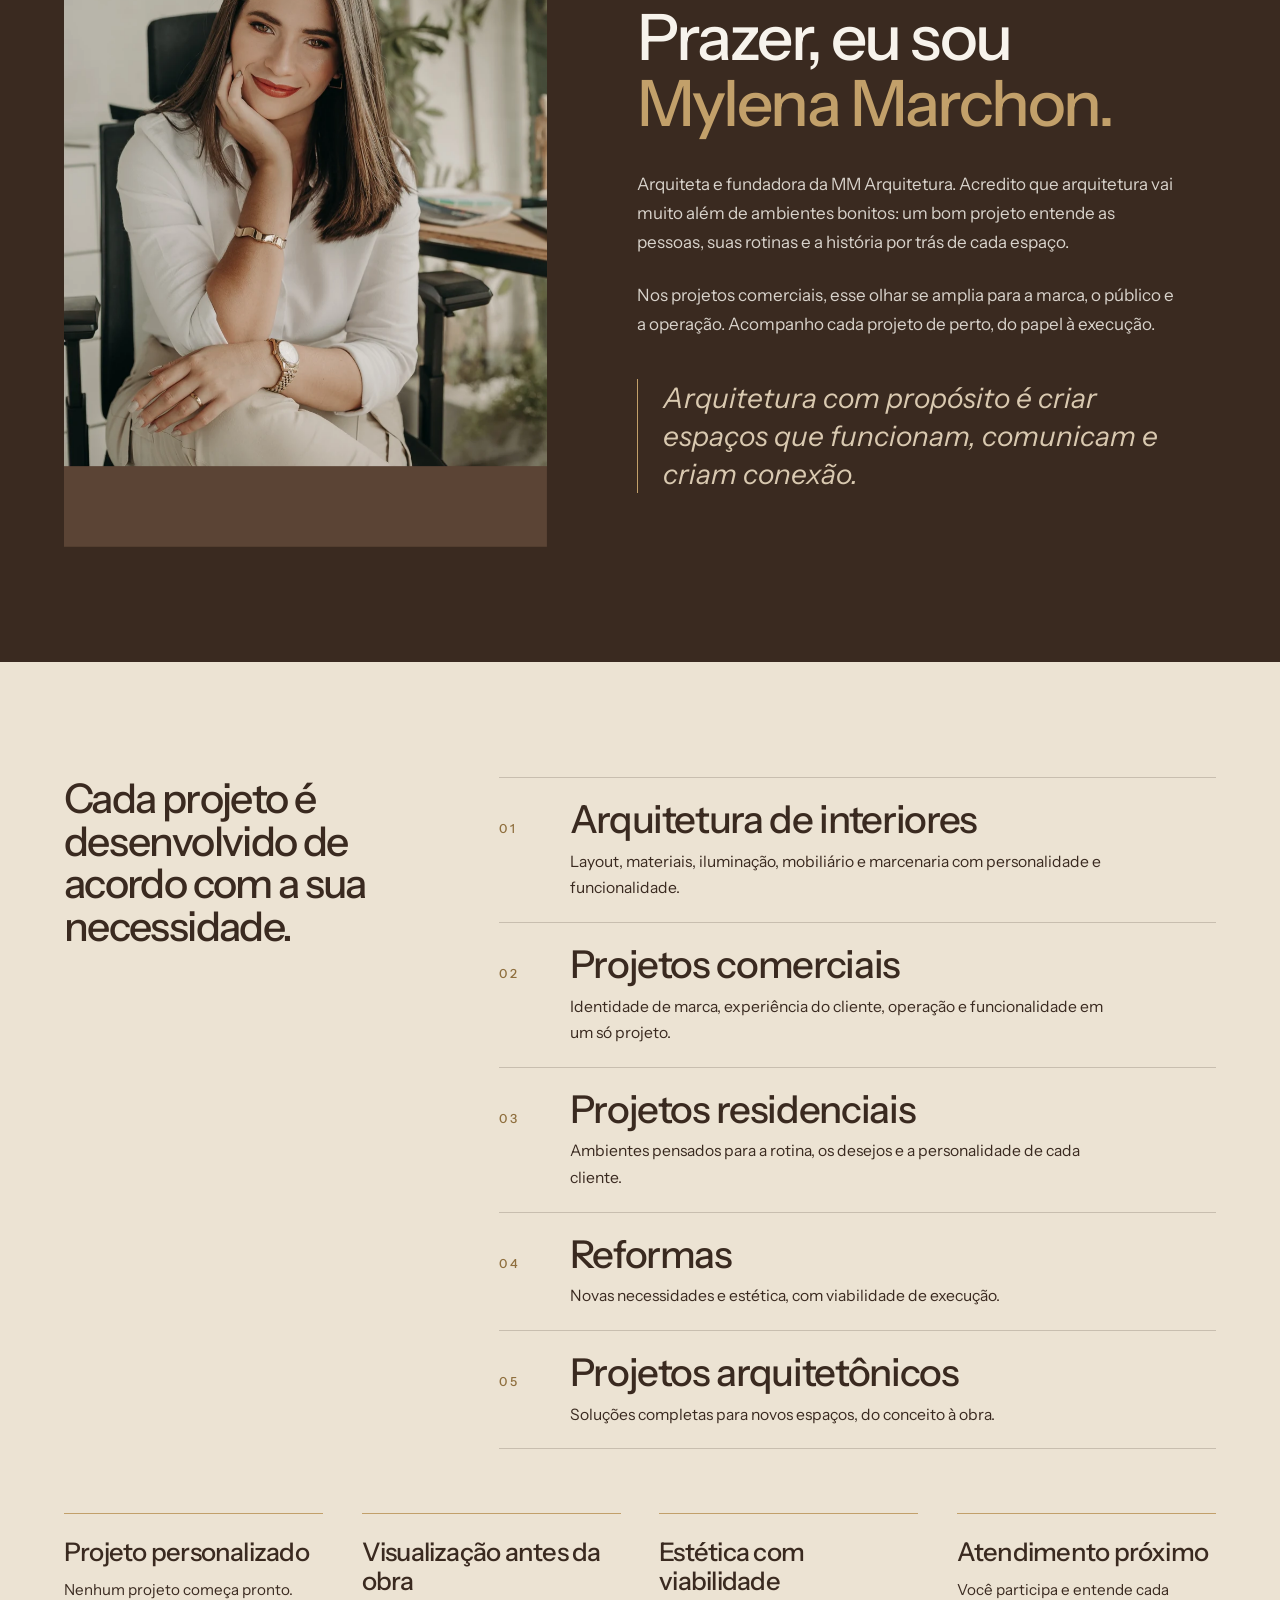
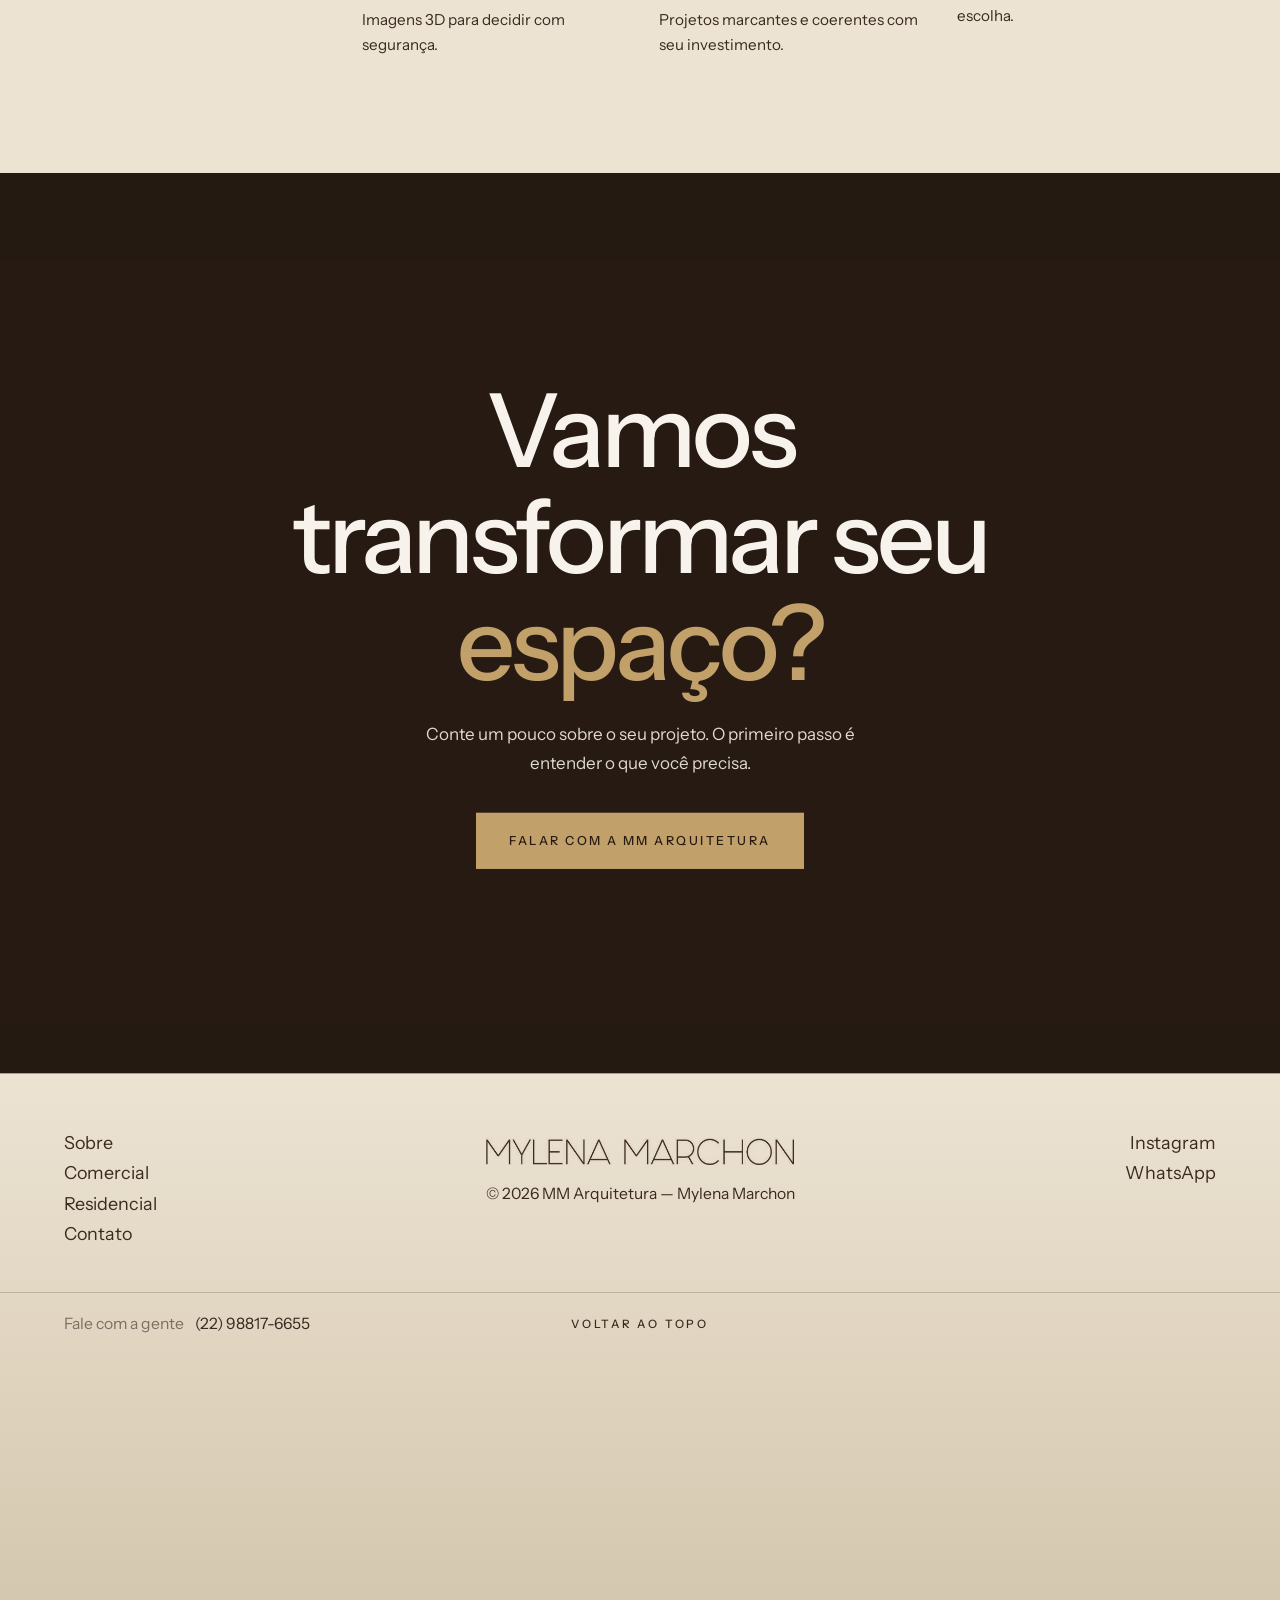
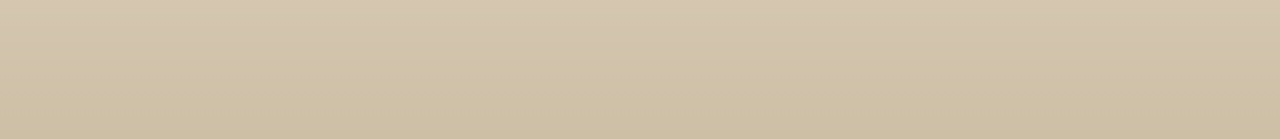
==== commit 73b044c1: "Domínio mylenamarchon.com.br e ajustes no contador Co-Authored-By: Claude Opus 5.5 <noreply@anthropi" ====
--- a/index.html
+++ b/index.html
@@ -82,8 +82,12 @@
           <div class="counter__item"><img src="assets/img/ct-6-2560.webp" srcset="assets/img/ct-6-1280.webp 1280w, assets/img/ct-6-2560.webp 2560w" sizes="(max-width:800px) 90vw, 70vw" width="2560" height="2340" alt="Sala de estar com sofá em L e tapete" decoding="async" loading="lazy" draggable="false"></div>
           <div class="counter__item"><img src="assets/img/ct-7-2560.webp" srcset="assets/img/ct-7-1280.webp 1280w, assets/img/ct-7-2560.webp 2560w" sizes="(max-width:800px) 90vw, 70vw" width="2560" height="2340" alt="Fachada do laboratório Measure Ocean" decoding="async" loading="lazy" draggable="false"></div>
         </div>
-        <p class="counter__num"><span class="counter__plus">+ de</span><span class="counter__digits" data-count="600">600</span></p>
-        <p class="counter__label">ambientes transformados</p>
+        <p class="counter__num"><span class="counter__plus" aria-hidden="true">+</span><span class="counter__digits" data-count="600">600</span></p>
+        <div class="counter__label">
+          <span class="counter__rule" aria-hidden="true"></span>
+          <p class="counter__title"><span class="counter__w"><span>ambientes</span></span> <span class="counter__w counter__w--em"><span>transformados.</span></span></p>
+          <p class="counter__meta"><span>Residencial</span><span class="counter__dot" aria-hidden="true"></span><span>Comercial</span></p>
+        </div>
       </div>
     </section>
 
--- a/css/style.css
+++ b/css/style.css
@@ -235,22 +235,38 @@
 .counter__item img { width: 100%; height: 100%; object-fit: cover; will-change: transform; user-select: none; -webkit-user-drag: none; }
 .counter__num, .counter__label { position: absolute; z-index: 3; left: var(--pad); right: var(--pad); margin: 0; text-align: left;
   font-family: "Instrument Sans", "Helvetica Neue", Arial, sans-serif; }
-.counter__num { top: clamp(1rem, 3.5vh, 2.2rem); display: flex; align-items: baseline; gap: clamp(.6rem, 1.2vw, 1rem);
-  font-weight: 500; line-height: .95; letter-spacing: -.045em; font-size: clamp(3.4rem, 9vw, 8rem); font-variant-numeric: tabular-nums; }
-.counter__plus { font-size: clamp(1rem, 1.9vw, 1.6rem); font-weight: 500; letter-spacing: .12em; text-transform: uppercase; }
+/* número: "+" dourado em expoente, dígitos grandes e justos */
+.counter__num { top: clamp(1rem, 3.5vh, 2.2rem); display: flex; align-items: flex-start;
+  font-weight: 500; line-height: .86; letter-spacing: -.06em; font-size: clamp(3.6rem, 9.5vw, 8.6rem); font-variant-numeric: tabular-nums; }
+.counter__plus { font-size: .4em; line-height: 1; font-weight: 400; letter-spacing: 0; color: var(--gold-deep); margin: .12em .1em 0 0; }
 .counter__digits { display: inline-block; min-width: 3ch; text-align: left; }
-.counter__label { bottom: clamp(1.2rem, 4vh, 2.4rem); font-weight: 500; text-transform: uppercase; letter-spacing: .22em; line-height: 1.2; font-size: clamp(.8rem, 1.5vw, 1.15rem); }
-/* os textos entram quando a seção ocupa a tela: o número pela esquerda e o texto pela direita */
-.js .counter__num, .js .counter__label { opacity: 0; will-change: opacity, transform;
+/* rodapé: fio + título em duas vozes + legenda de categorias */
+.counter__label { bottom: clamp(1.2rem, 4vh, 2.4rem); display: grid; grid-template-columns: 1fr auto; align-items: end; column-gap: 2rem; }
+.counter__rule { grid-column: 1 / -1; display: block; height: 1px; margin-bottom: clamp(.9rem, 2vh, 1.4rem); background: rgba(58,42,32,.28); transform-origin: left center; }
+.counter__title { margin: 0; font-weight: 500; font-size: clamp(1.9rem, 3.9vw, 3.8rem); line-height: 1; letter-spacing: -.045em; }
+.counter__w { display: inline-block; overflow: hidden; padding-bottom: .1em; margin-bottom: -.1em; vertical-align: bottom; }
+.counter__w > span { display: inline-block; }
+.counter__w--em { color: var(--gold-deep); font-style: italic; font-weight: 400; letter-spacing: -.035em; }
+.counter__meta { margin: 0 0 .35em; display: inline-flex; align-items: center; gap: .8em; font-size: clamp(.7rem, .9vw, .82rem); font-weight: 500; letter-spacing: .22em; text-transform: uppercase; color: var(--brown-600); white-space: nowrap; }
+.counter__dot { width: 4px; height: 4px; border-radius: 50%; background: var(--gold); }
+/* entrada quando a seção ocupa a tela: número pela esquerda; fio se desenha, palavras sobem, legenda aparece */
+.js .counter__num { opacity: 0; transform: translateX(-16vw); will-change: opacity, transform;
   transition: opacity 1s var(--ease), transform 1.2s var(--ease); }
-.js .counter__num { transform: translateX(-16vw); }
-.js .counter__label { transform: translateX(16vw); transition-delay: .12s; }
-.js .counter.is-revealed .counter__num, .js .counter.is-revealed .counter__label { opacity: 1; transform: none; }
-@media (prefers-reduced-motion: reduce) { .js .counter__num, .js .counter__label { opacity: 1; transform: none; transition: none; } }
+.js .counter__rule { transform: scaleX(0); transition: transform 1.4s var(--ease) .05s; }
+.js .counter__w > span { transform: translateY(105%); transition: transform 1.1s var(--ease); }
+.js .counter__w + .counter__w > span { transition-delay: .1s; }
+.js .counter__meta { opacity: 0; transform: translateY(10px); transition: opacity .9s var(--ease) .35s, transform 1s var(--ease) .35s; }
+.js .counter.is-revealed .counter__num, .js .counter.is-revealed .counter__meta { opacity: 1; transform: none; }
+.js .counter.is-revealed .counter__rule, .js .counter.is-revealed .counter__w > span { transform: none; }
+@media (prefers-reduced-motion: reduce) {
+  .js .counter__num, .js .counter__meta, .js .counter__rule, .js .counter__w > span { opacity: 1; transform: none; transition: none; }
+}
 @media (max-width: 800px) {
-  .counter__num { font-size: clamp(5rem, 24vw, 8rem); gap: .7rem; top: clamp(1.2rem, 4vh, 2.2rem); }
-  .counter__plus { font-size: clamp(1.3rem, 5.6vw, 1.8rem); }
-  .counter__label { font-size: clamp(1.05rem, 4.6vw, 1.5rem); letter-spacing: .16em; bottom: clamp(1.4rem, 4.5vh, 2.4rem); }
+  .counter__num { font-size: clamp(5.2rem, 29vw, 9rem); top: clamp(1.2rem, 4vh, 2.2rem); }
+  .counter__label { grid-template-columns: 1fr; bottom: clamp(1.4rem, 4.5vh, 2.4rem); }
+  .counter__title { font-size: clamp(2.3rem, 11vw, 3.4rem); line-height: .98; }
+  .counter__title .counter__w { display: block; width: max-content; }
+  .counter__meta { margin: 1rem 0 0; font-size: .72rem; }
 }
 @media (prefers-reduced-motion: reduce) { .hero:not(.hero--page) { position: relative; } .counter { height: 100vh; height: 100svh; } }
 
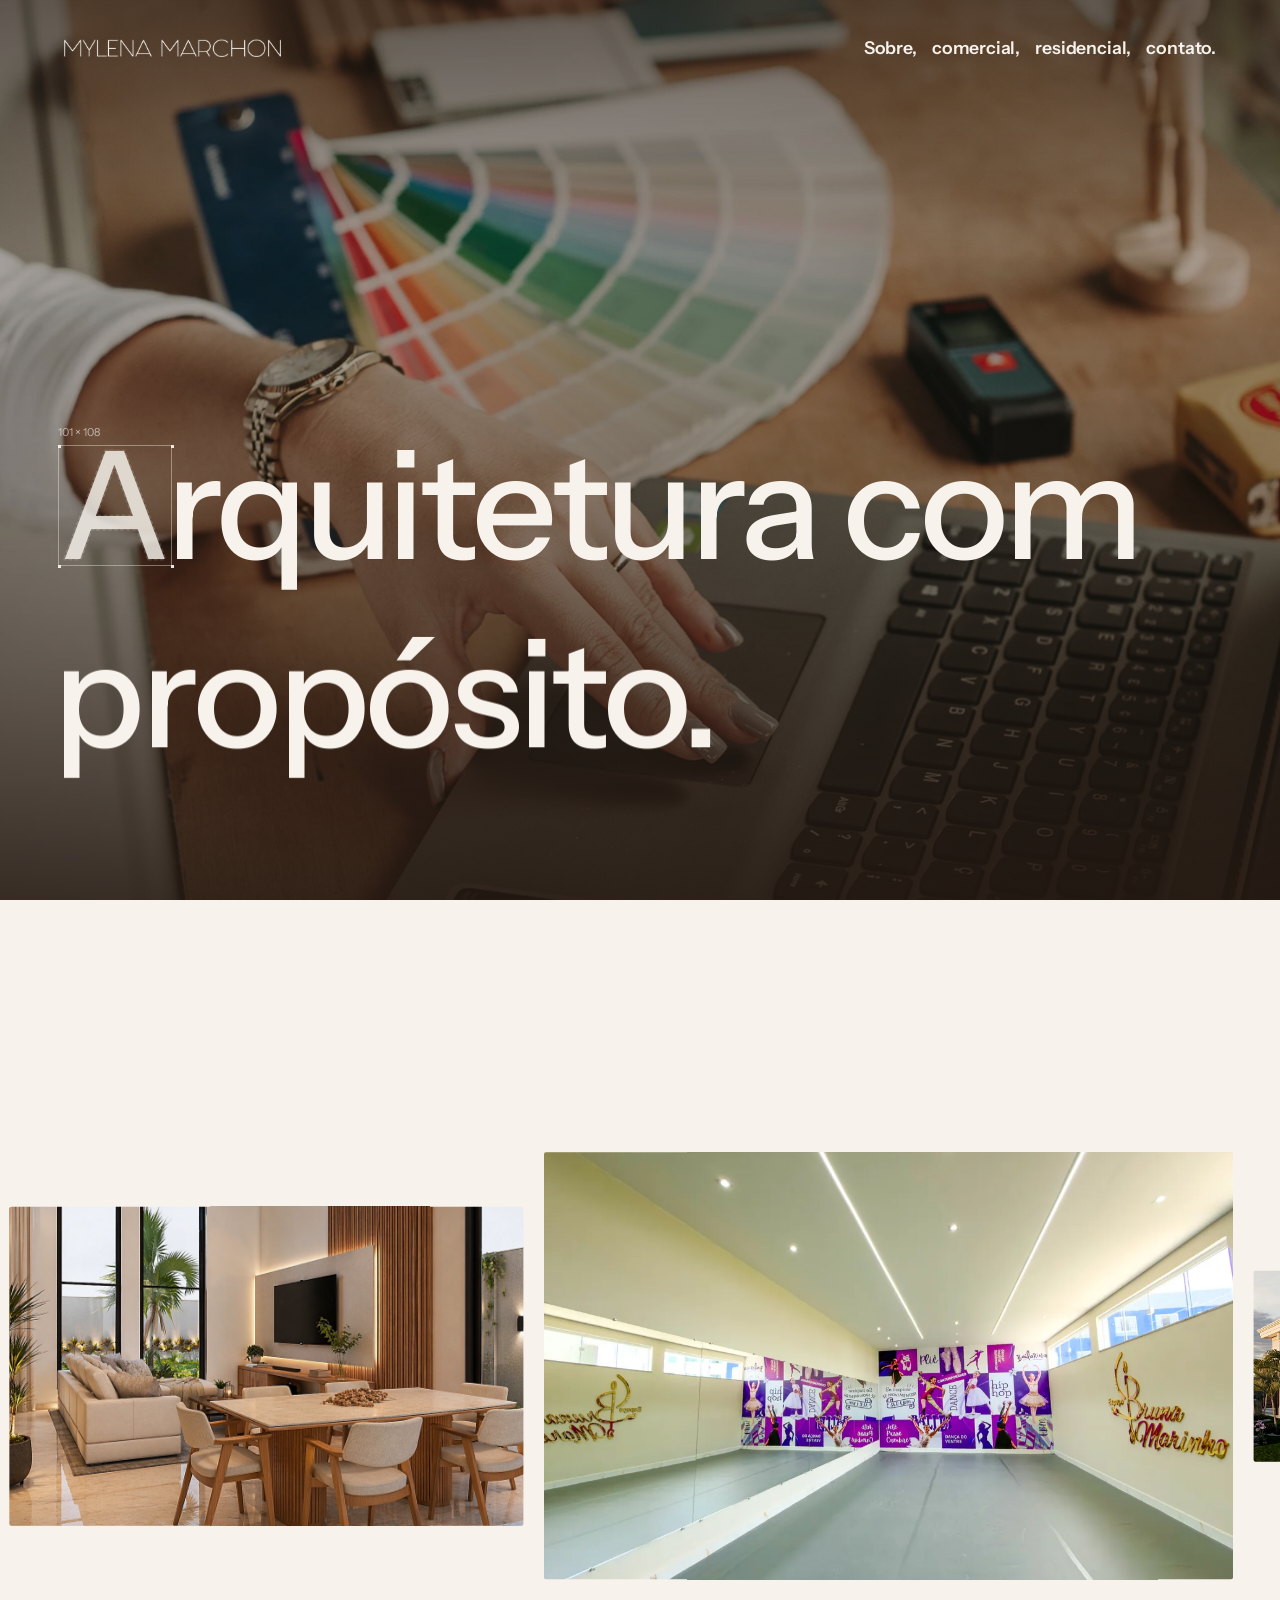
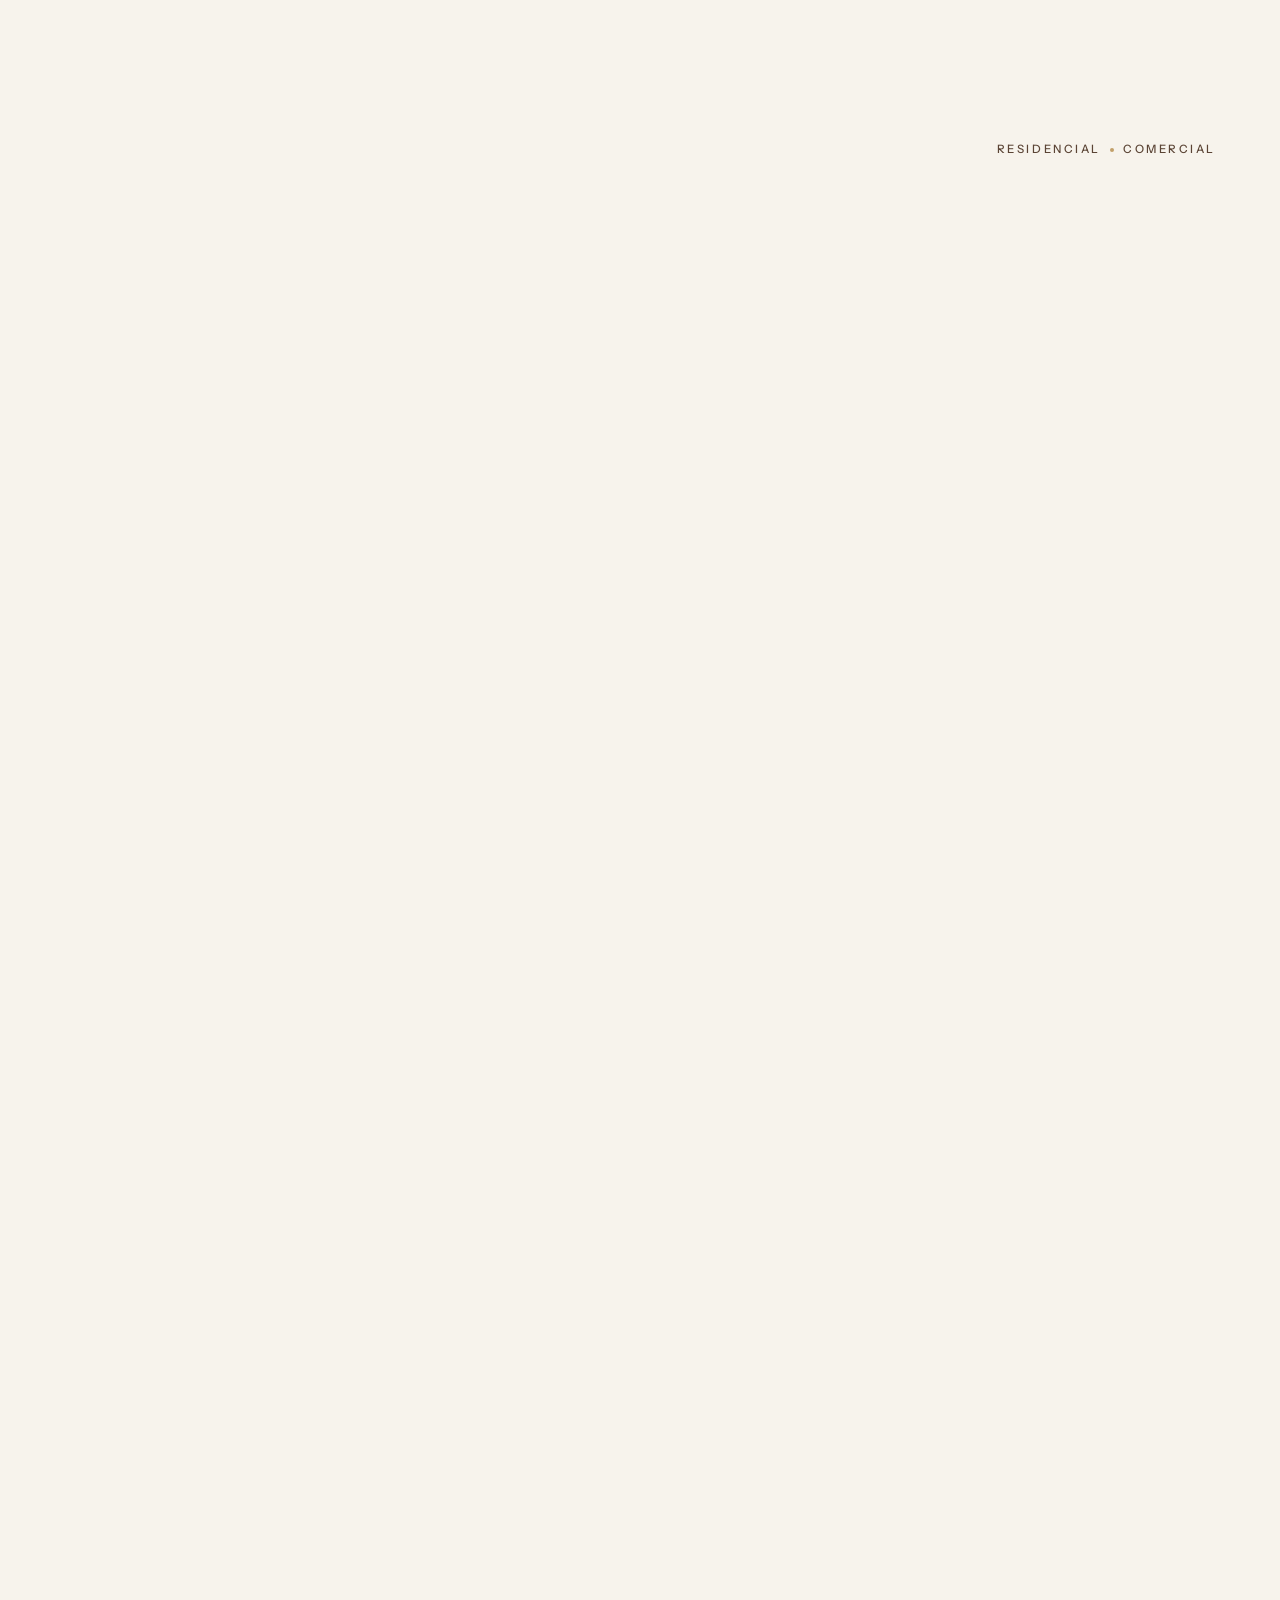
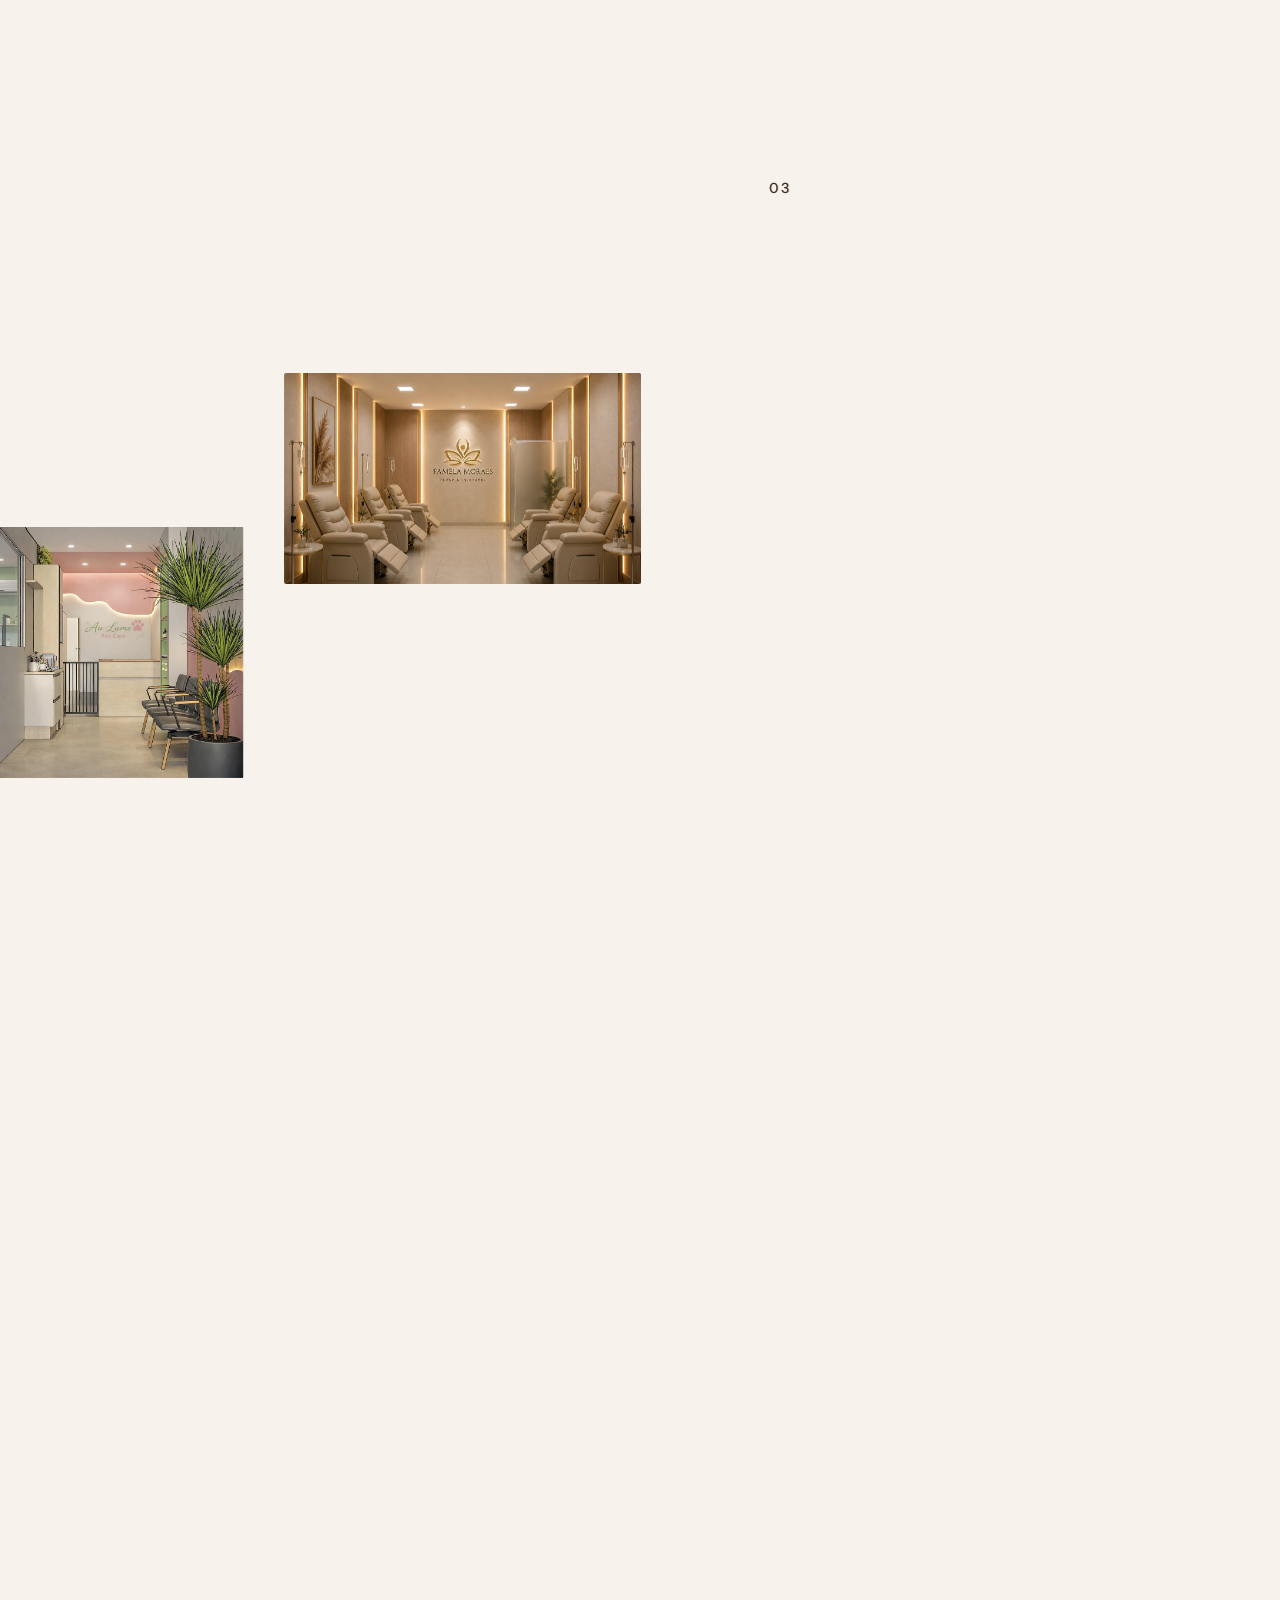
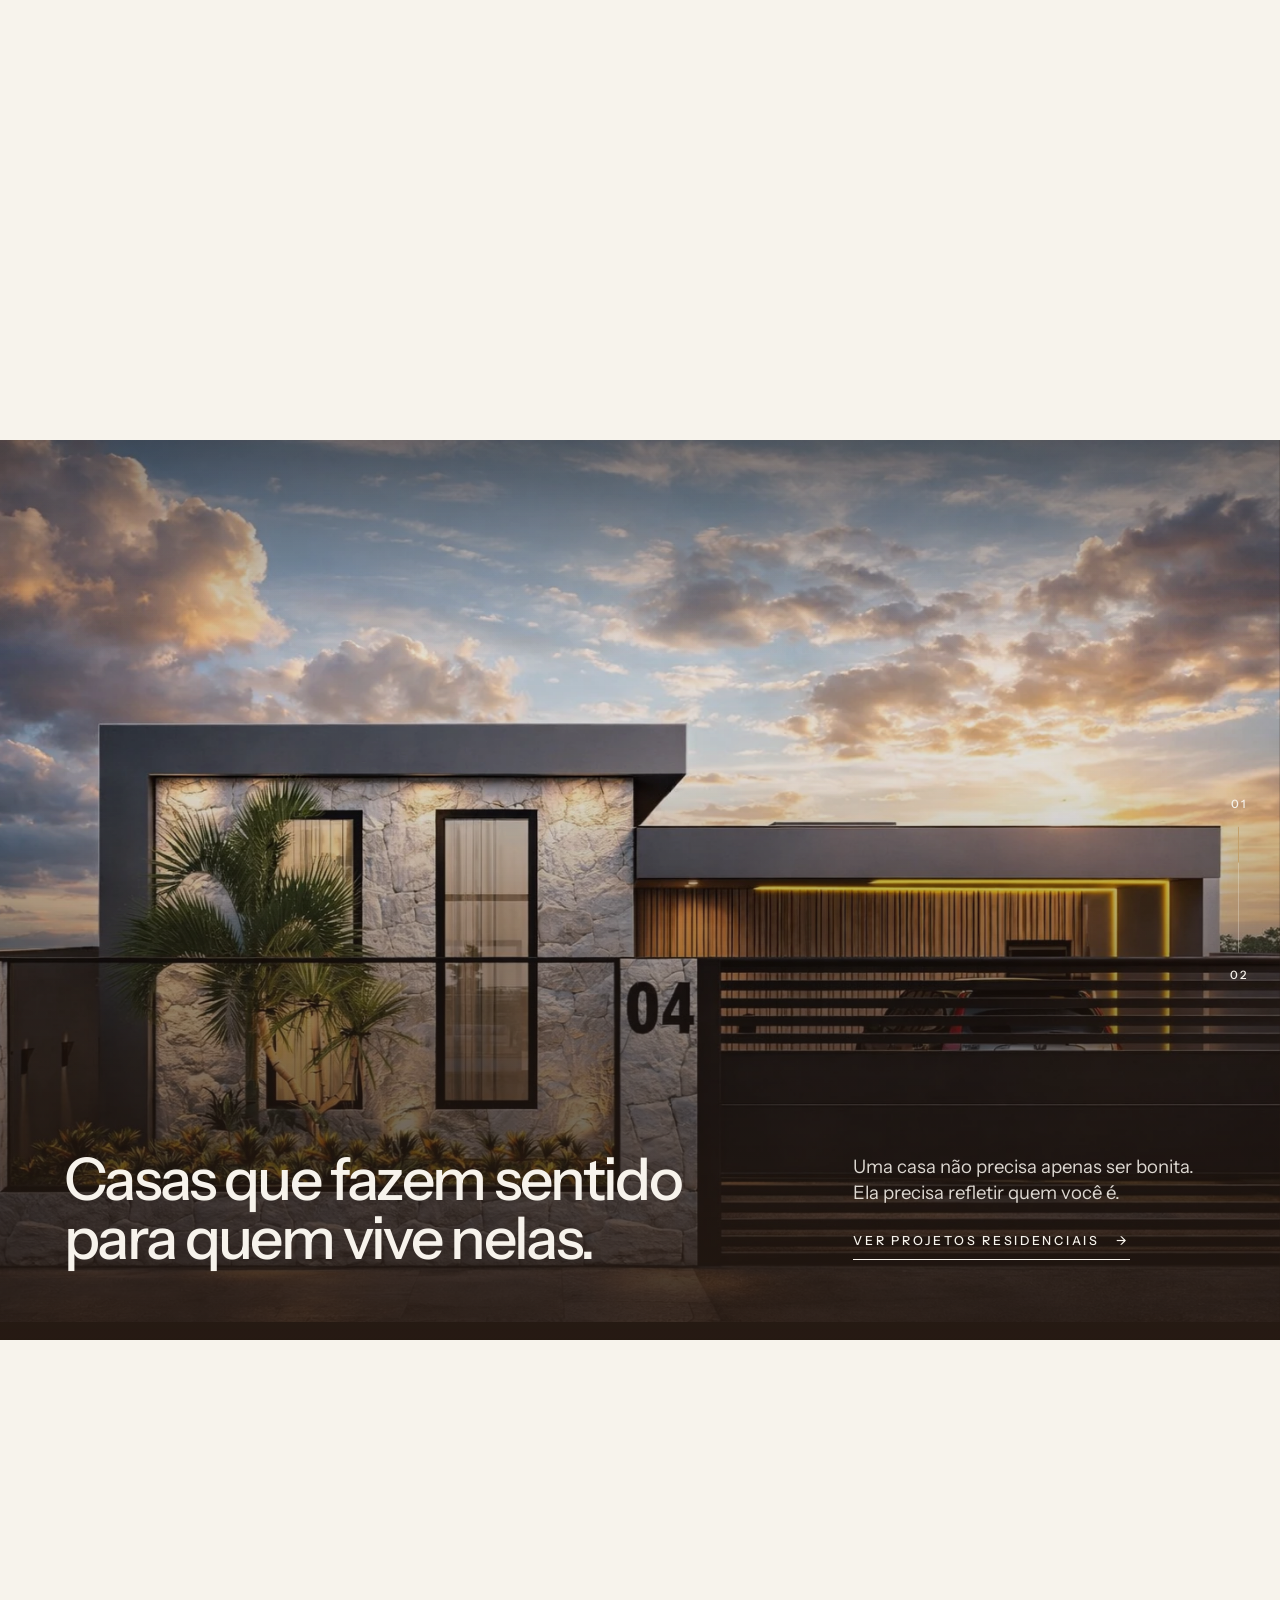
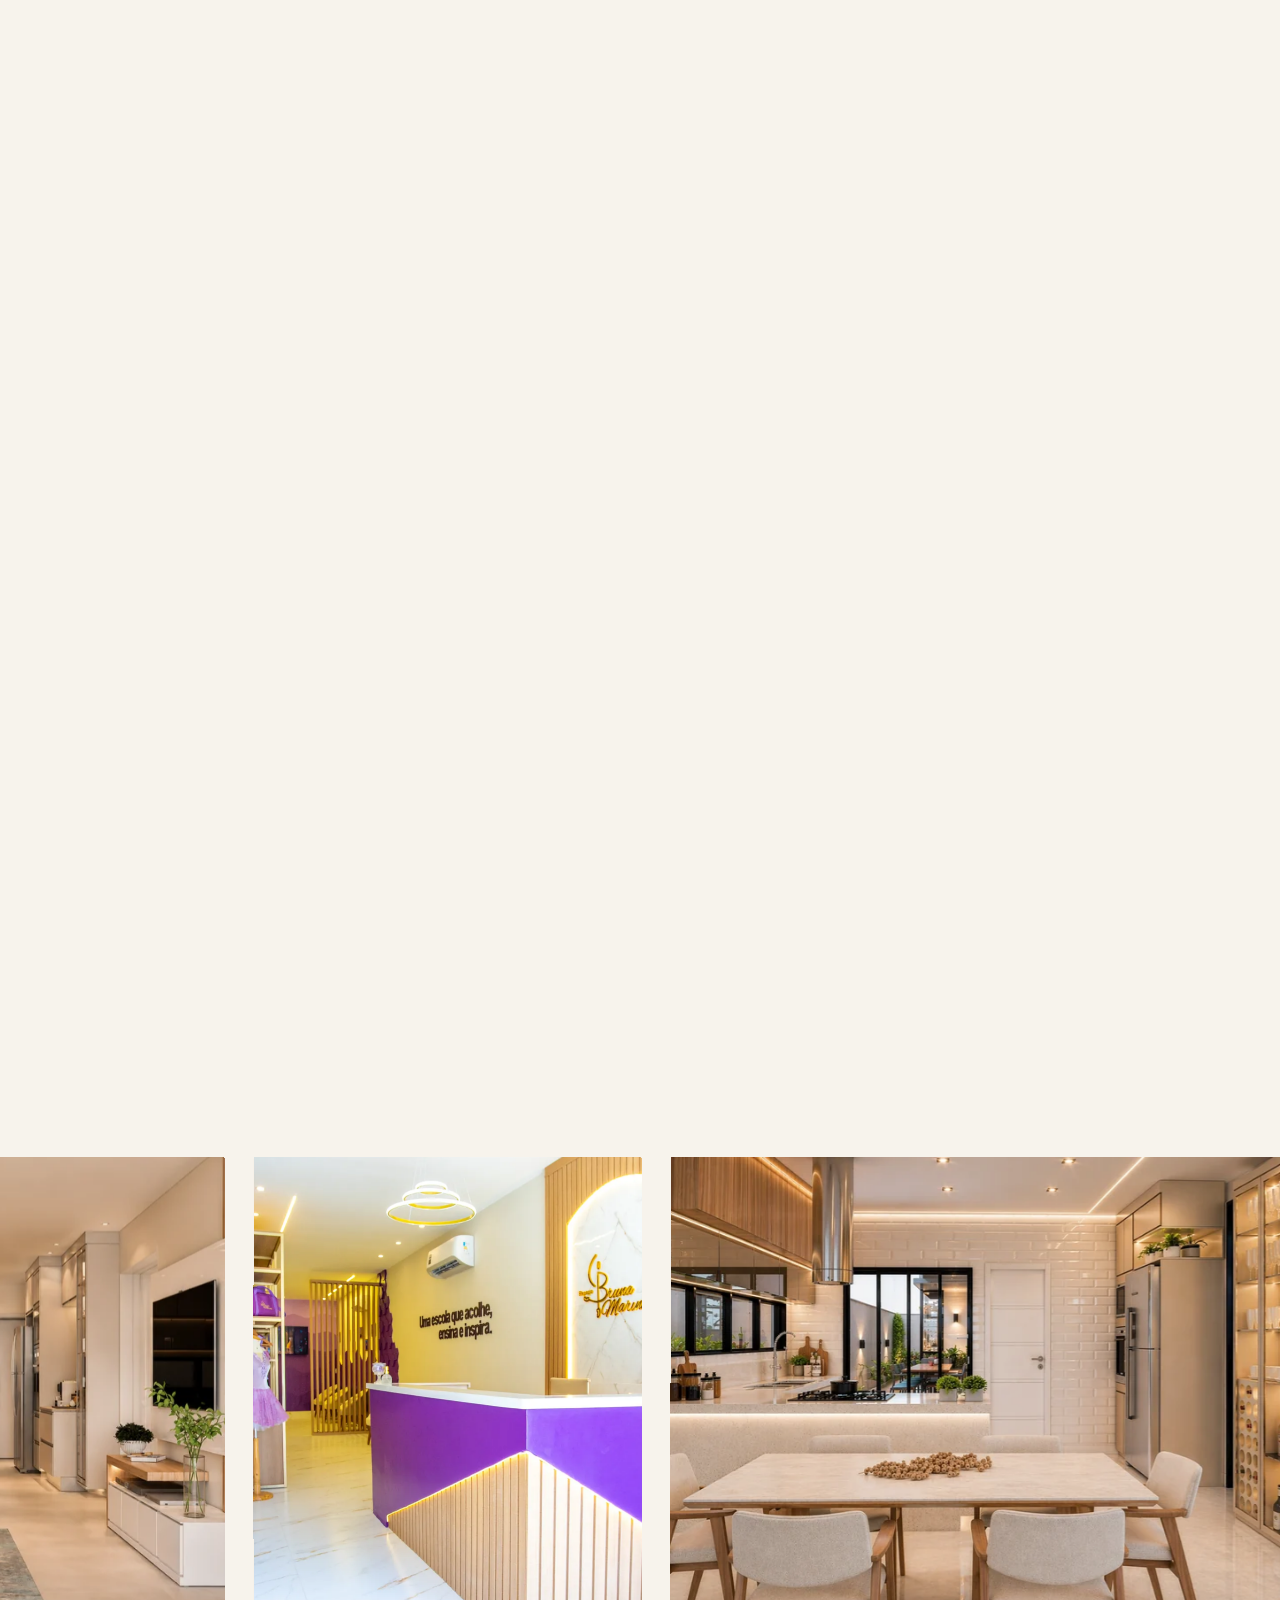
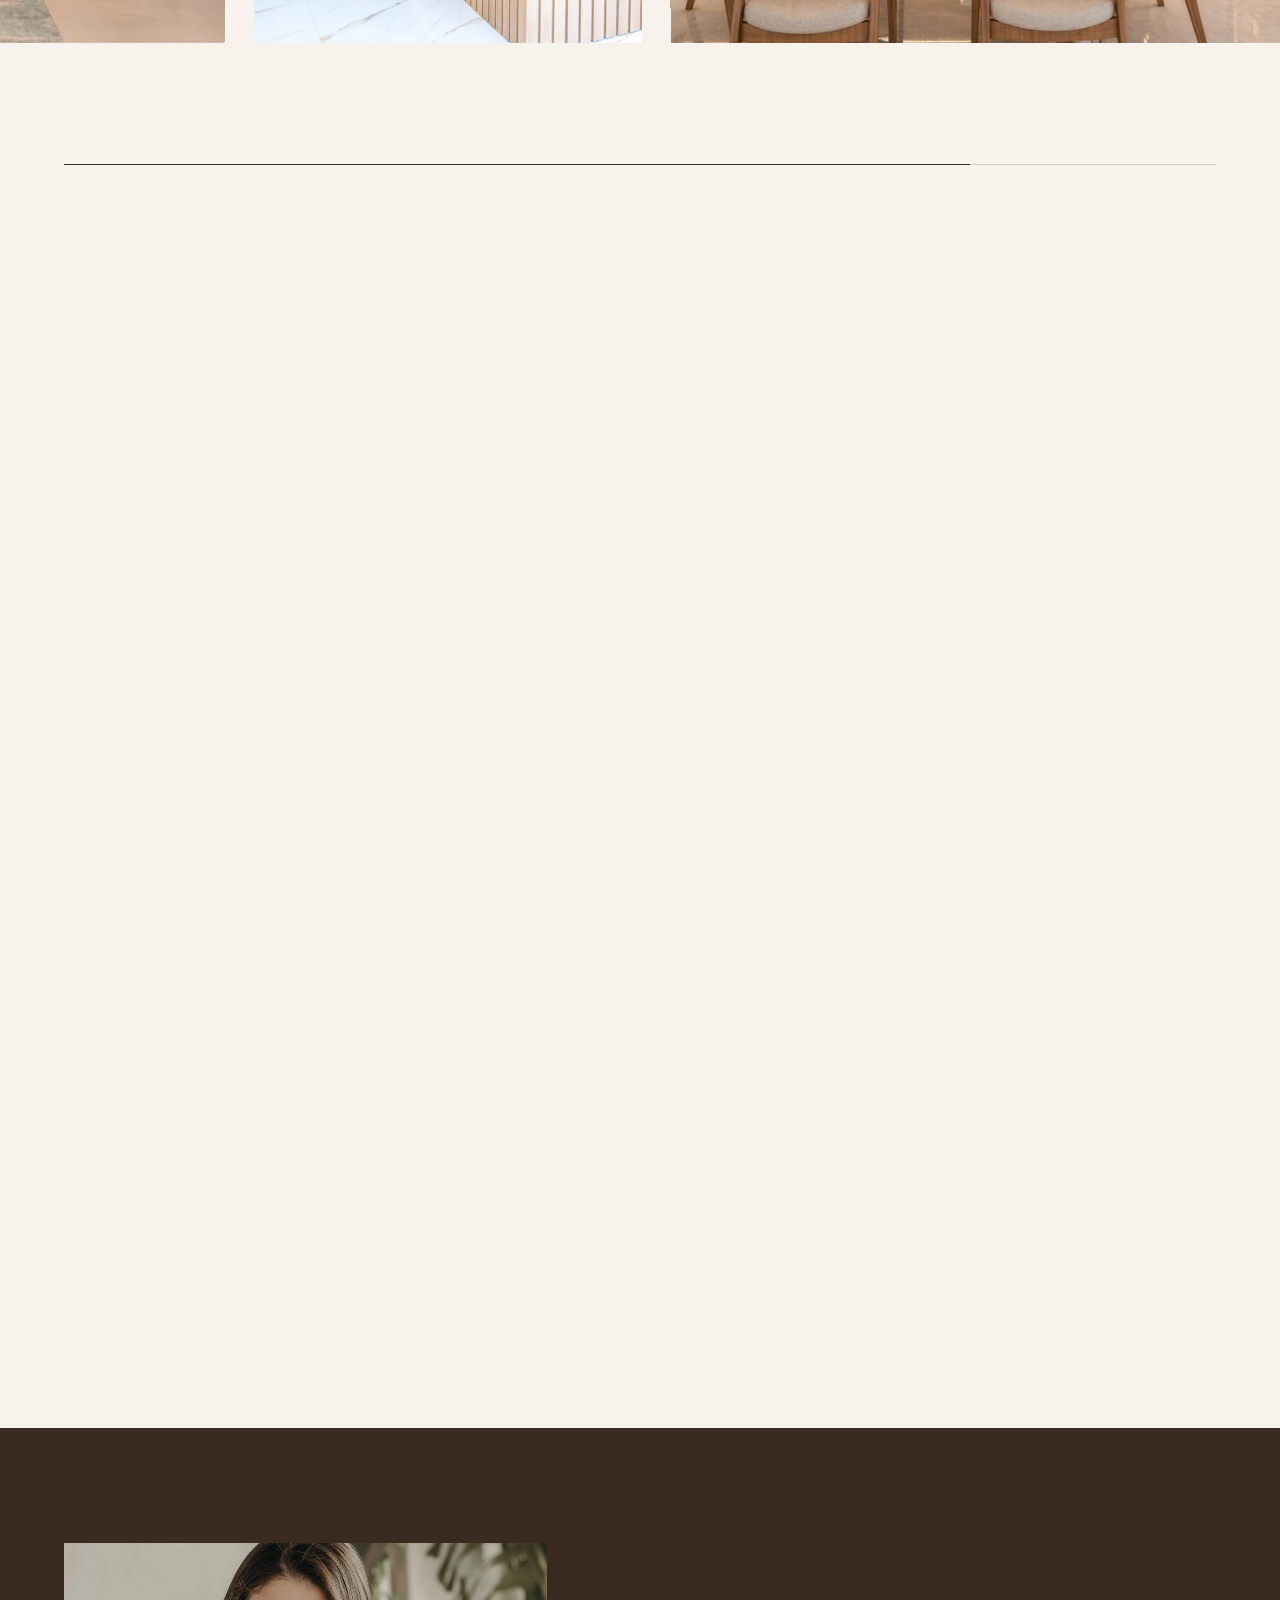
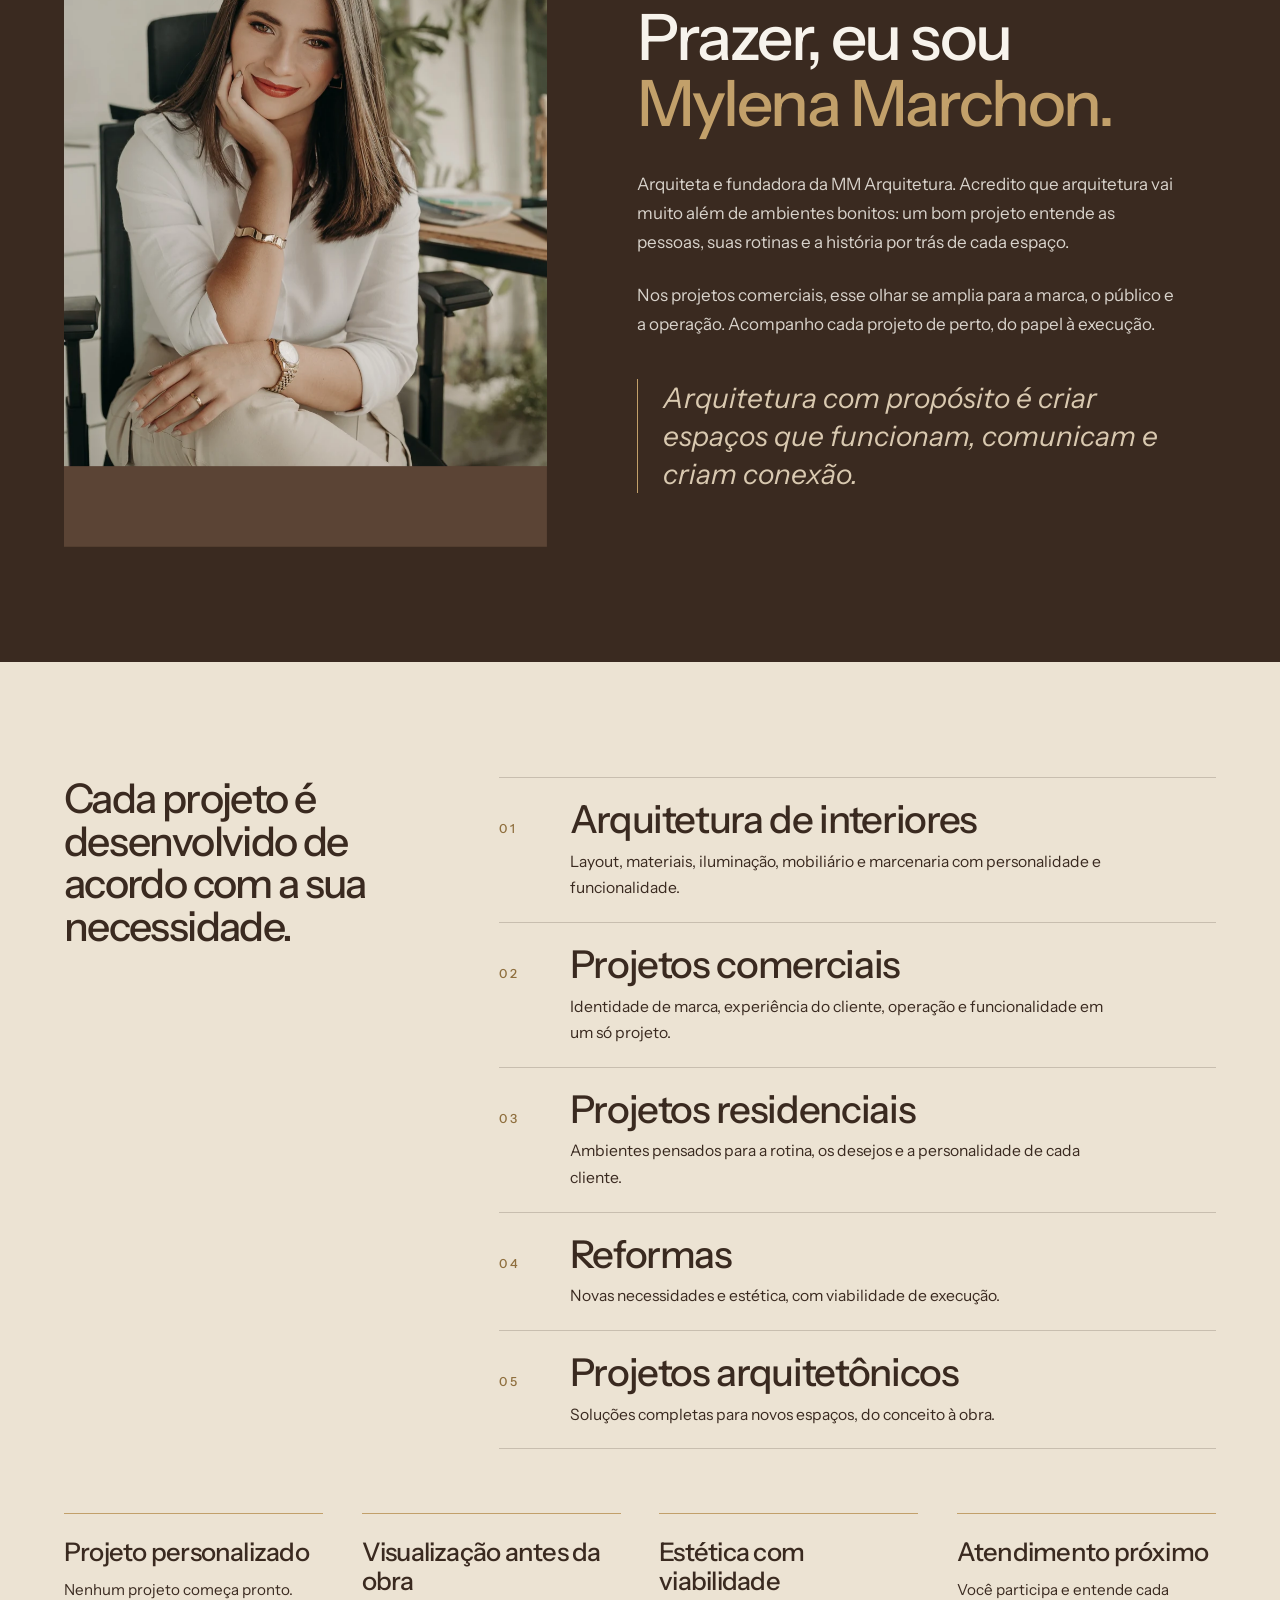
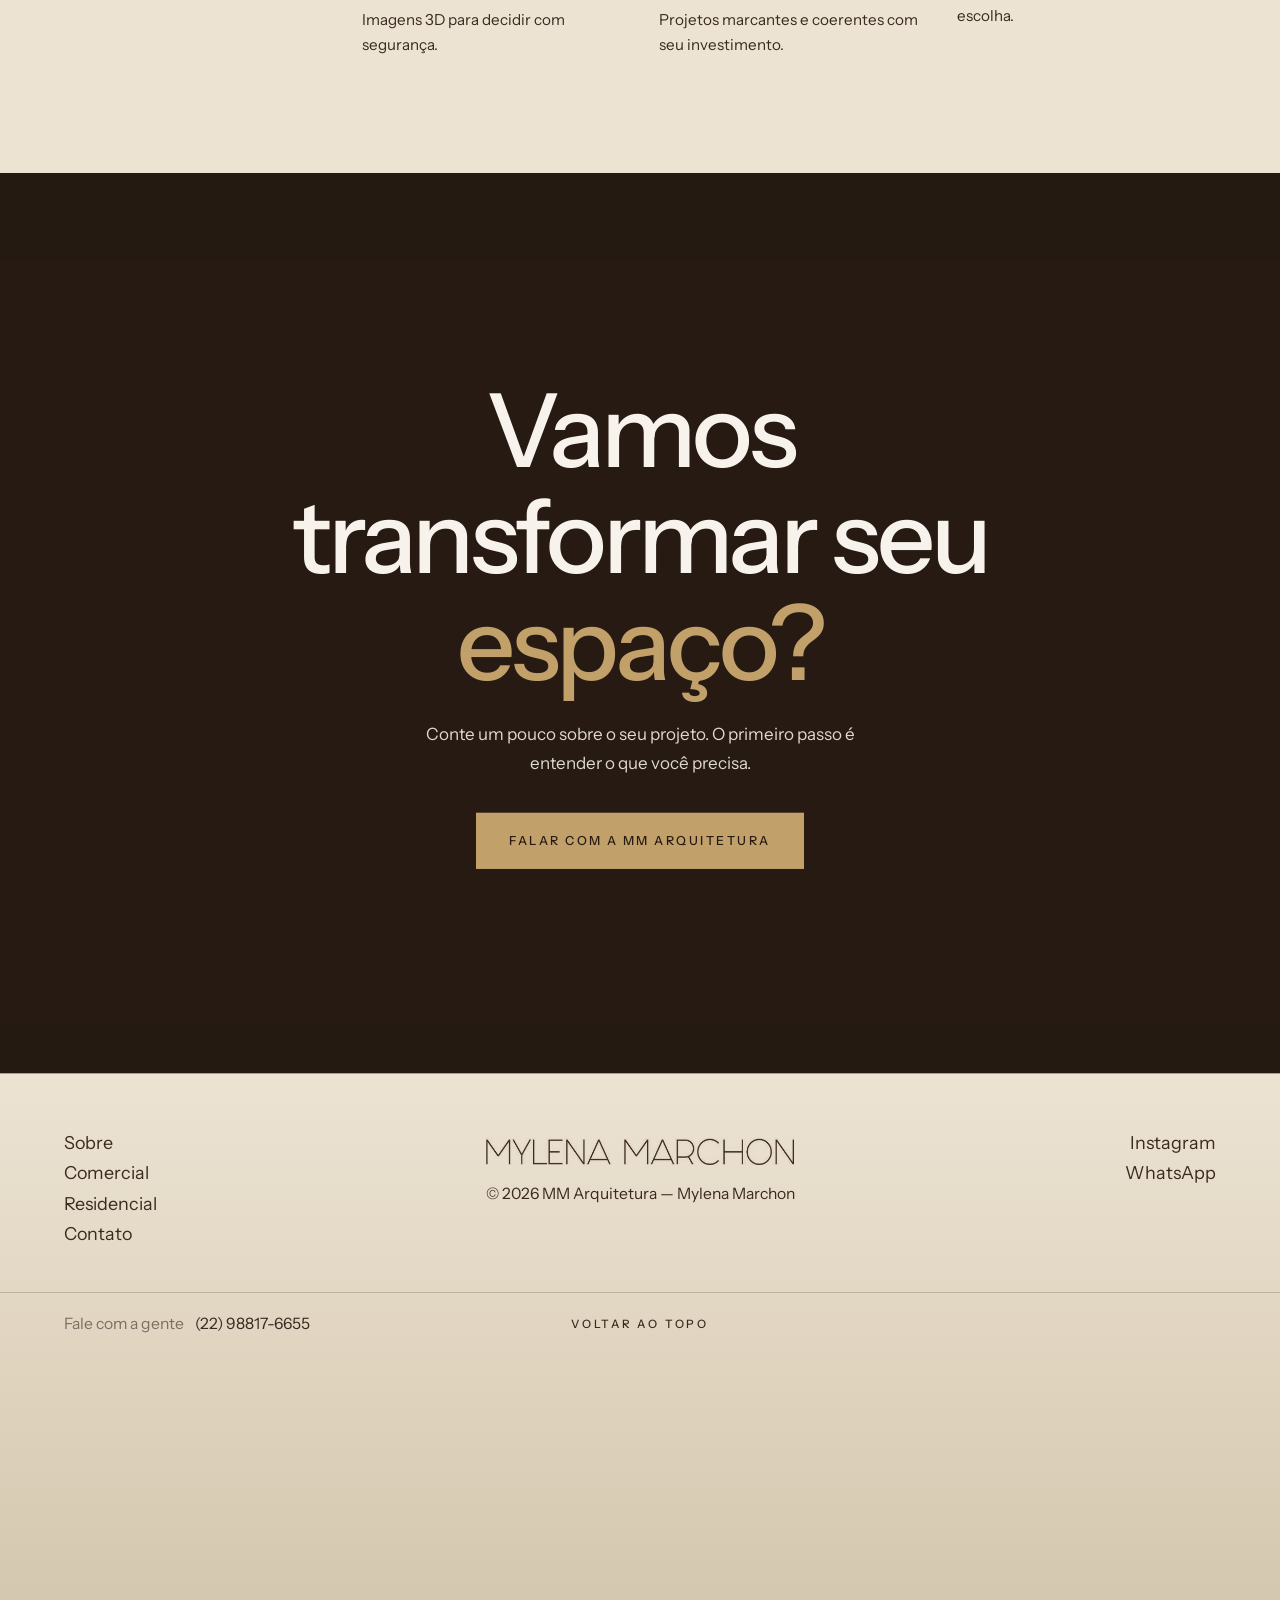
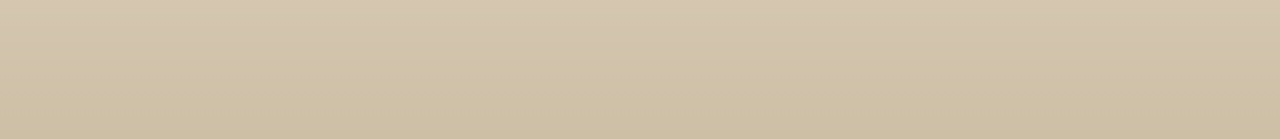
==== commit e7a21c15: "Fotos reais do Espaço Bruna Marinho Substitui os renders da escola de dança pelas fotos da obra pron" ====
--- a/index.html
+++ b/index.html
@@ -74,7 +74,7 @@
       <div class="counter__stick" data-crosshair="#3a2a20">
         <div class="counter__strip">
           <div class="counter__item"><img src="assets/img/ct-0-2560.webp" srcset="assets/img/ct-0-1280.webp 1280w, assets/img/ct-0-2560.webp 2560w" sizes="(max-width:800px) 90vw, 70vw" width="2560" height="1614" alt="Sala de estar e jantar com janelas altas, painel de TV e pendente" decoding="async" loading="lazy" draggable="false"></div>
-          <div class="counter__item"><img src="assets/img/ct-1-2560.webp" srcset="assets/img/ct-1-1280.webp 1280w, assets/img/ct-1-2560.webp 2560w" sizes="(max-width:800px) 90vw, 70vw" width="2560" height="1799" alt="Sala de aula de dança com espelhos e identidade visual" decoding="async" loading="lazy" draggable="false"></div>
+          <div class="counter__item"><img src="assets/img/bruna-sala-2560.webp" srcset="assets/img/bruna-sala-1280.webp 1280w, assets/img/bruna-sala-2560.webp 2560w" sizes="(max-width:800px) 90vw, 70vw" width="2560" height="1440" alt="Sala de aula do Espaço Bruna Marinho com espelhos e linhas de luz" decoding="async" loading="lazy" draggable="false"></div>
           <div class="counter__item"><img src="assets/img/ct-2-2560.webp" srcset="assets/img/ct-2-1280.webp 1280w, assets/img/ct-2-2560.webp 2560w" sizes="(max-width:800px) 90vw, 70vw" width="2560" height="1440" alt="Fachada residencial noturna com iluminação cênica" decoding="async" loading="lazy" draggable="false"></div>
           <div class="counter__item"><img src="assets/img/ct-3-2560.webp" srcset="assets/img/ct-3-1280.webp 1280w, assets/img/ct-3-2560.webp 2560w" sizes="(max-width:800px) 90vw, 70vw" width="2560" height="1707" alt="Recepção do pet care Au Lume" decoding="async" loading="lazy" draggable="false"></div>
           <div class="counter__item"><img src="assets/img/ct-4-2560.webp" srcset="assets/img/ct-4-1280.webp 1280w, assets/img/ct-4-2560.webp 2560w" sizes="(max-width:800px) 90vw, 70vw" width="2560" height="1740" alt="Suíte com cabeceira estofada e painel ripado" decoding="async" loading="lazy" draggable="false"></div>
@@ -95,7 +95,7 @@
     <section class="approach" data-statement aria-label="Uma arquitetura que entende o espaço e as pessoas. Nossa abordagem: escuta, projeto e execução.">
       <div class="approach__stage">
         <div class="approach__intro" data-intro>
-          <div class="approach__side approach__side--l" data-side><img decoding="async" width="2560" height="1799" src="assets/img/cs-2-2560.webp" srcset="assets/img/cs-2-1280.webp 1280w, assets/img/cs-2-2560.webp 2560w" sizes="(max-width:800px) 45vw, 20vw" alt="" loading="lazy" draggable="false"><img decoding="async" width="2560" height="1920" src="assets/img/cs-6-2560.webp" srcset="assets/img/cs-6-1280.webp 1280w, assets/img/cs-6-2560.webp 2560w" sizes="(max-width:800px) 45vw, 20vw" alt="" loading="lazy" draggable="false"><img decoding="async" width="2560" height="1707" src="assets/img/cs-4-2560.webp" srcset="assets/img/cs-4-1280.webp 1280w, assets/img/cs-4-2560.webp 2560w" sizes="(max-width:800px) 45vw, 20vw" alt="" loading="lazy" draggable="false"></div>
+          <div class="approach__side approach__side--l" data-side><img decoding="async" width="2560" height="1707" src="assets/img/bruna-camarim-2560.webp" srcset="assets/img/bruna-camarim-1280.webp 1280w, assets/img/bruna-camarim-2560.webp 2560w" sizes="(max-width:800px) 45vw, 20vw" alt="" loading="lazy" draggable="false"><img decoding="async" width="2560" height="1920" src="assets/img/cs-6-2560.webp" srcset="assets/img/cs-6-1280.webp 1280w, assets/img/cs-6-2560.webp 2560w" sizes="(max-width:800px) 45vw, 20vw" alt="" loading="lazy" draggable="false"><img decoding="async" width="2560" height="1707" src="assets/img/cs-4-2560.webp" srcset="assets/img/cs-4-1280.webp 1280w, assets/img/cs-4-2560.webp 2560w" sizes="(max-width:800px) 45vw, 20vw" alt="" loading="lazy" draggable="false"></div>
           <div class="approach__heading">
             <h2 class="approach__title" data-fold aria-label="Uma arquitetura que entende o espaço e as pessoas."><span class="w">Uma</span> <span class="w">arquitetura</span> <span class="w">que</span><br class="br-d"> <span class="w">entende</span> <span class="w">o</span> <span class="w">espaço</span><br> <span class="w">e</span> <span class="w w--em">as</span> <span class="w w--em">pessoas.</span></h2>
           </div>
@@ -172,7 +172,7 @@
             <span class="pcard__img"><img decoding="async" width="1521" height="1034" src="assets/img/res-suite1-1800.webp" srcset="assets/img/res-suite1-900.webp 900w, assets/img/res-suite1-1800.webp 1800w" sizes="(max-width:800px) 80vw, 40vw" alt="Suíte com cabeceira estofada e painel ripado" loading="lazy" draggable="false"></span>
           </a>
           <a class="pcard pcard--p" href="comerciais.html" aria-label="Espaço Bruna Marinho — Escola de dança · São Pedro da Aldeia">
-            <span class="pcard__img"><img decoding="async" width="1496" height="1051" src="assets/img/com-bruna2-1800.webp" srcset="assets/img/com-bruna2-900.webp 900w, assets/img/com-bruna2-1800.webp 1800w" sizes="(max-width:800px) 80vw, 40vw" alt="Sala de aula de dança com espelhos e identidade visual" loading="lazy" draggable="false"></span>
+            <span class="pcard__img"><img decoding="async" width="1200" height="1800" src="assets/img/bruna-rec3-1800.webp" srcset="assets/img/bruna-rec3-900.webp 900w, assets/img/bruna-rec3-1800.webp 1200w" sizes="(max-width:800px) 80vw, 40vw" alt="Recepção do Espaço Bruna Marinho com balcão roxo e painel ripado iluminado" loading="lazy" draggable="false"></span>
           </a>
           <a class="pcard pcard--l" href="residenciais.html" aria-label="Cozinha integrada — Residencial">
             <span class="pcard__img"><img decoding="async" width="1606" height="979" src="assets/img/res-sala2-1800.webp" srcset="assets/img/res-sala2-900.webp 900w, assets/img/res-sala2-1800.webp 1800w" sizes="(max-width:800px) 80vw, 40vw" alt="Cozinha integrada à sala de jantar com marcenaria iluminada" loading="lazy" draggable="false"></span>
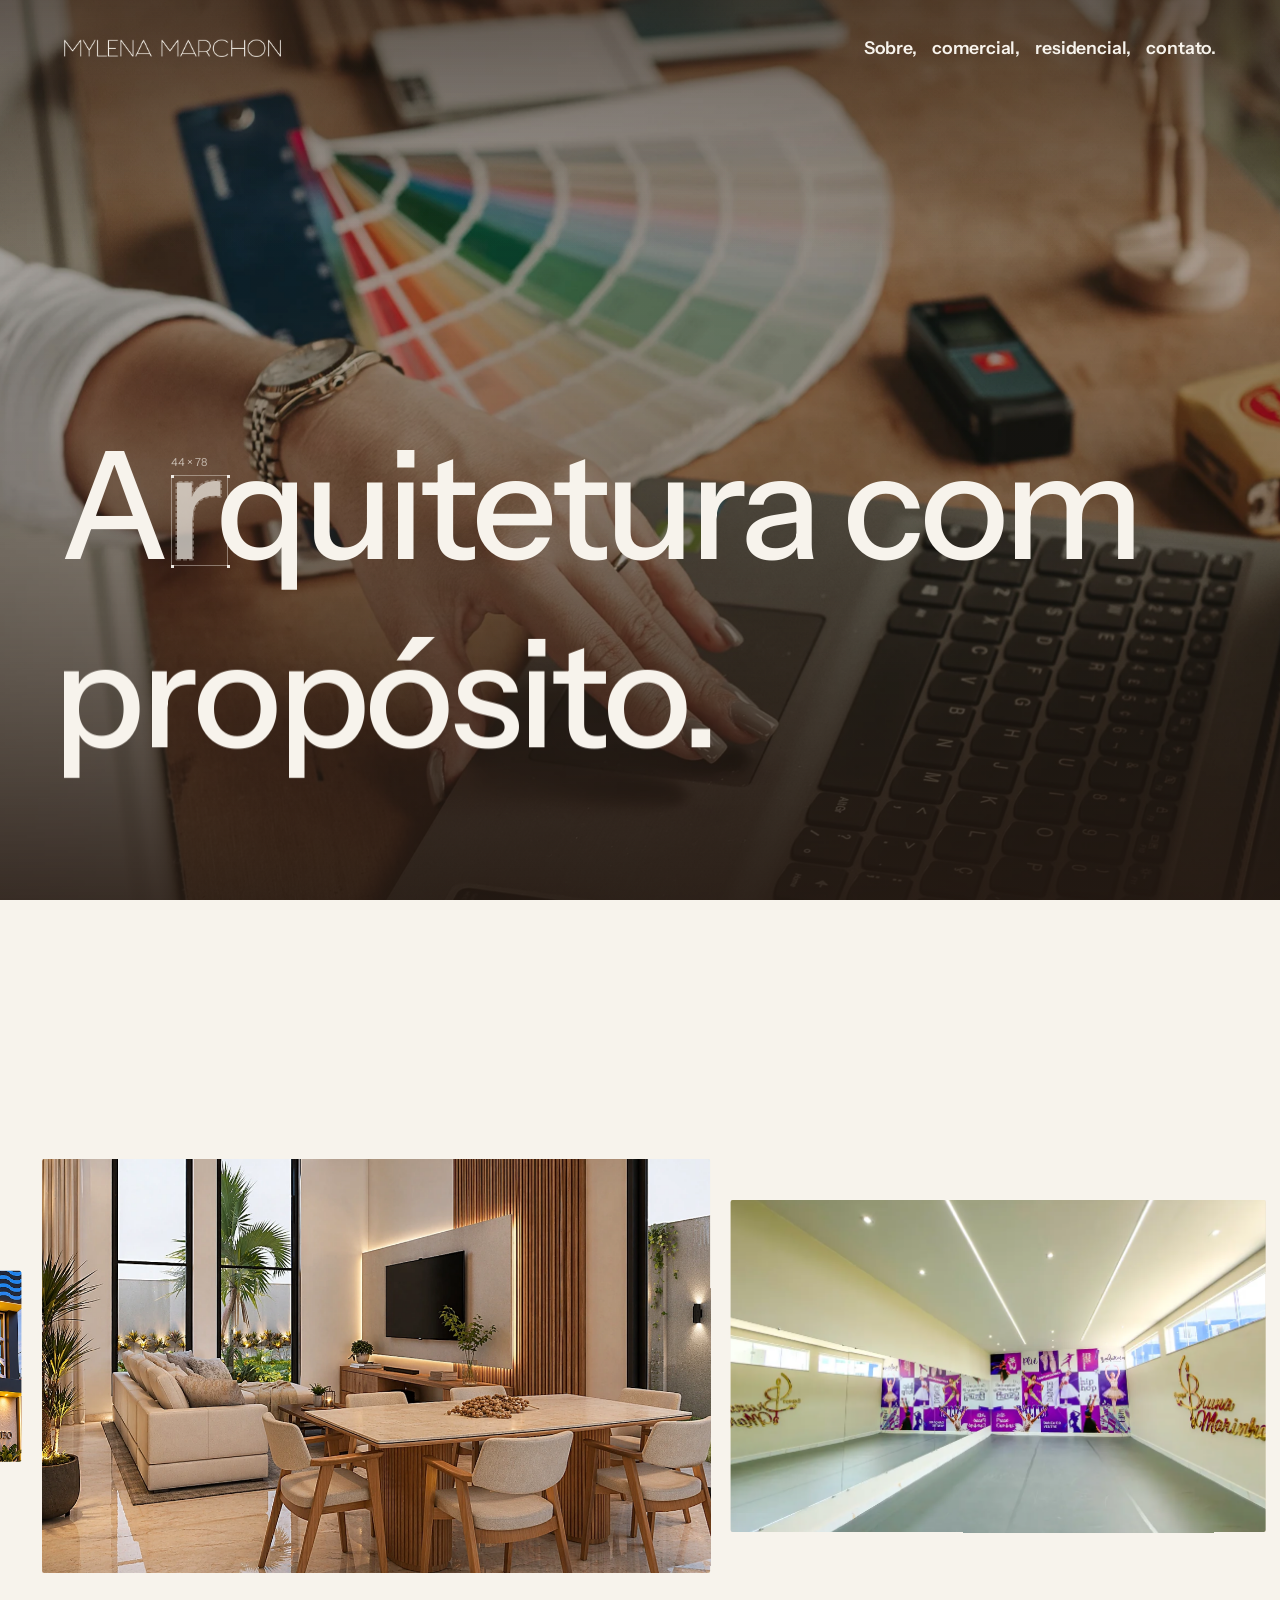
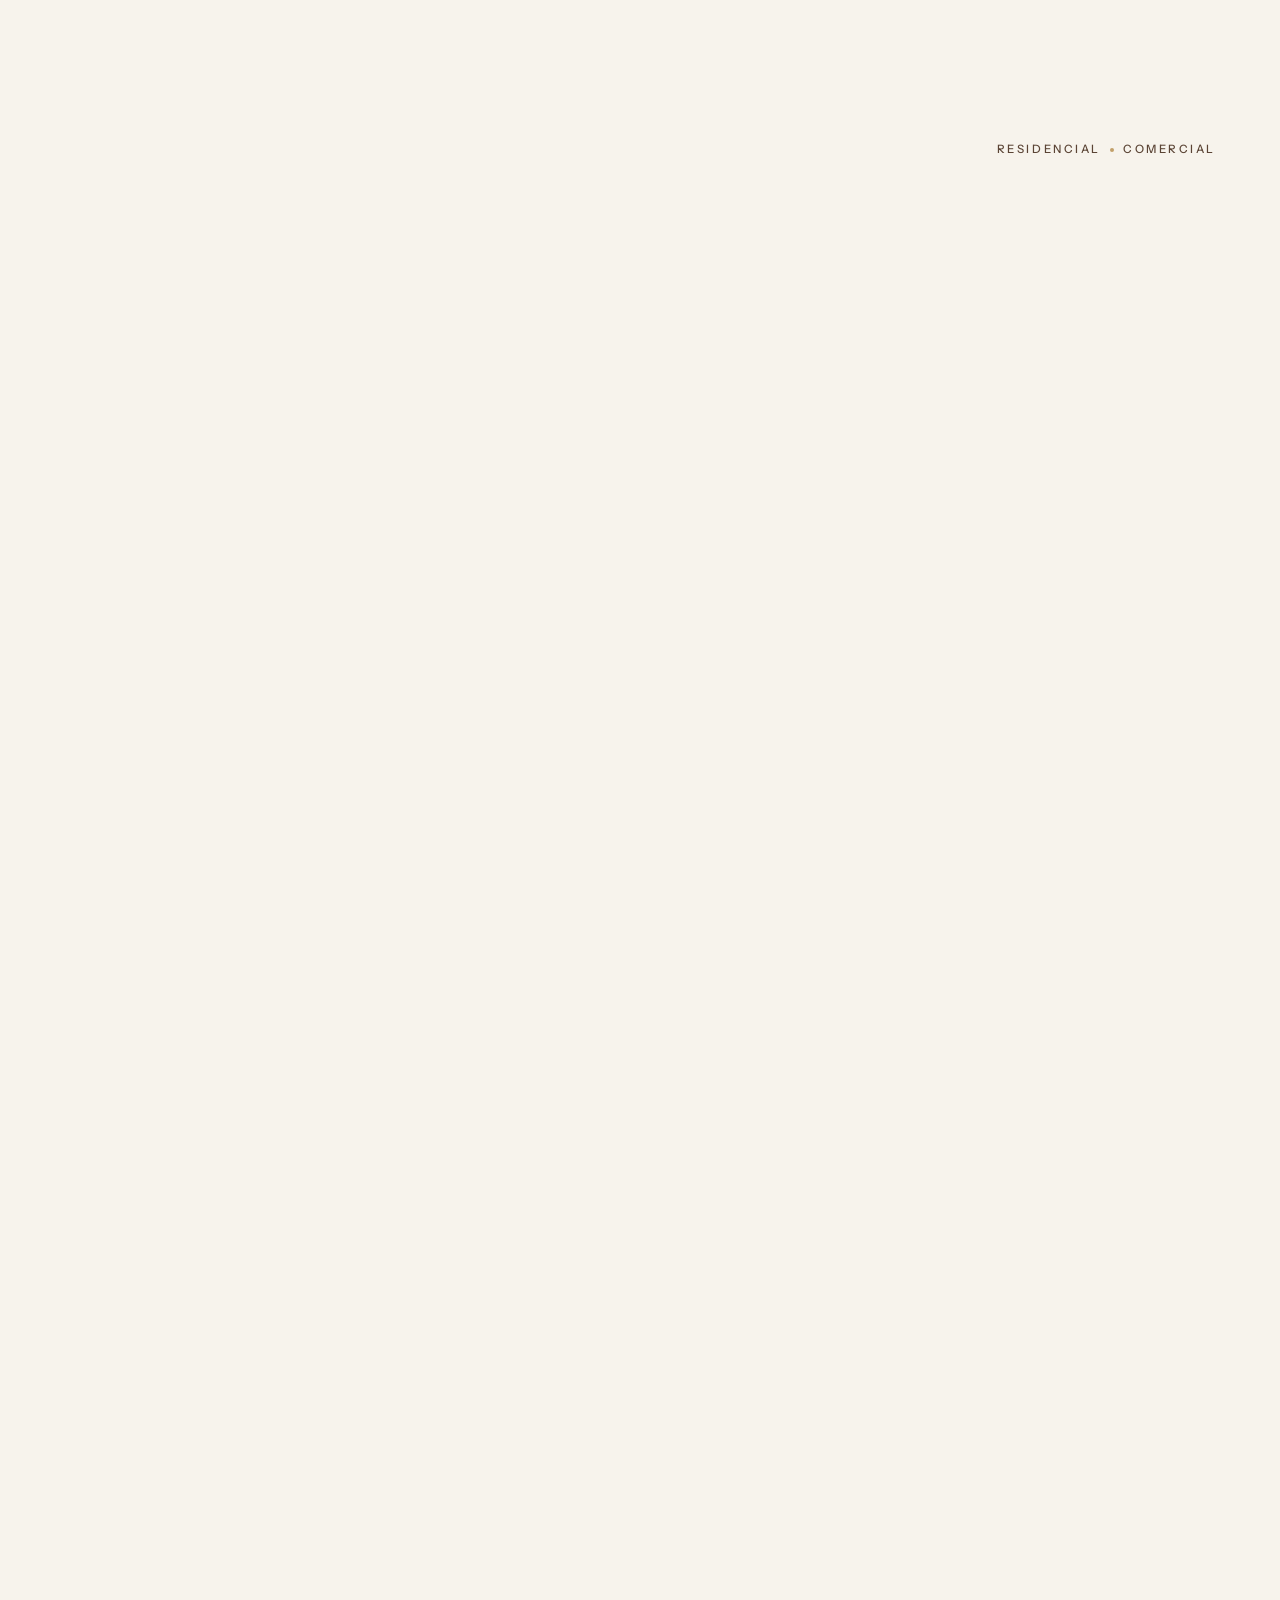
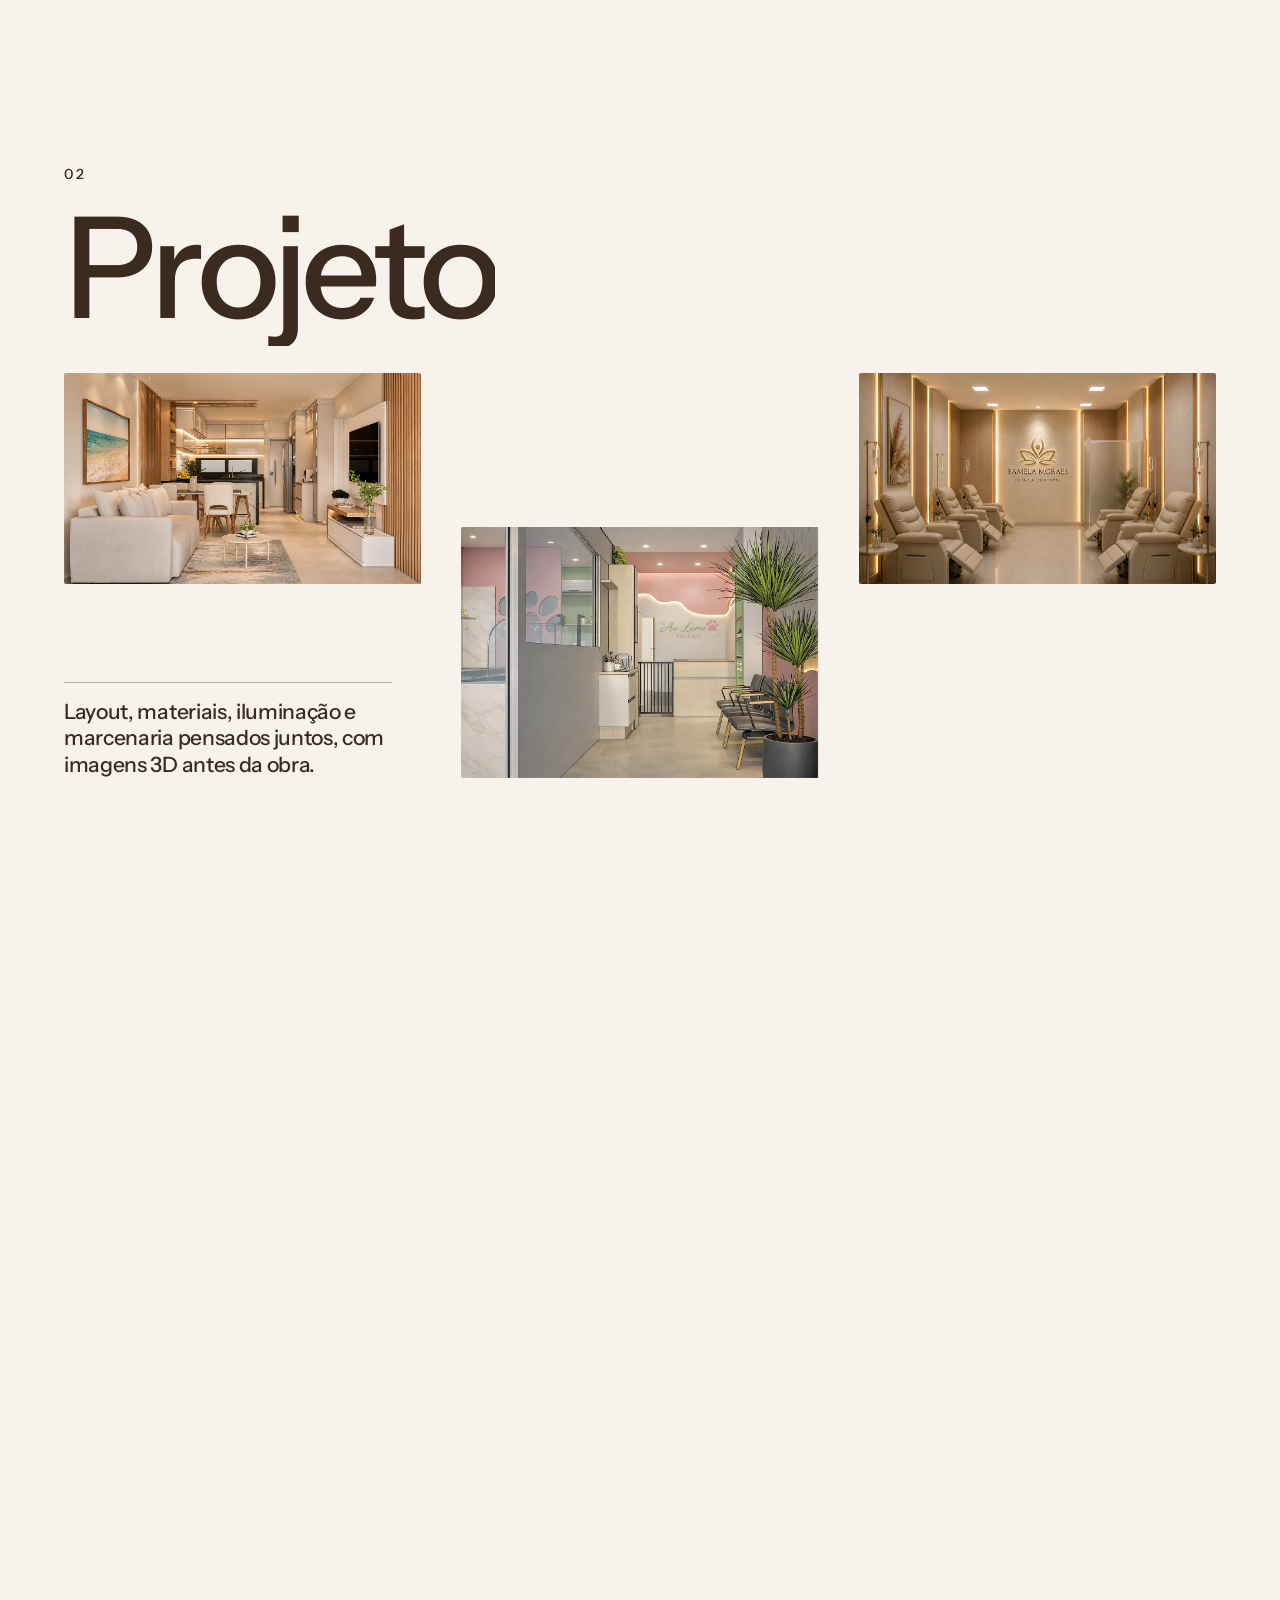
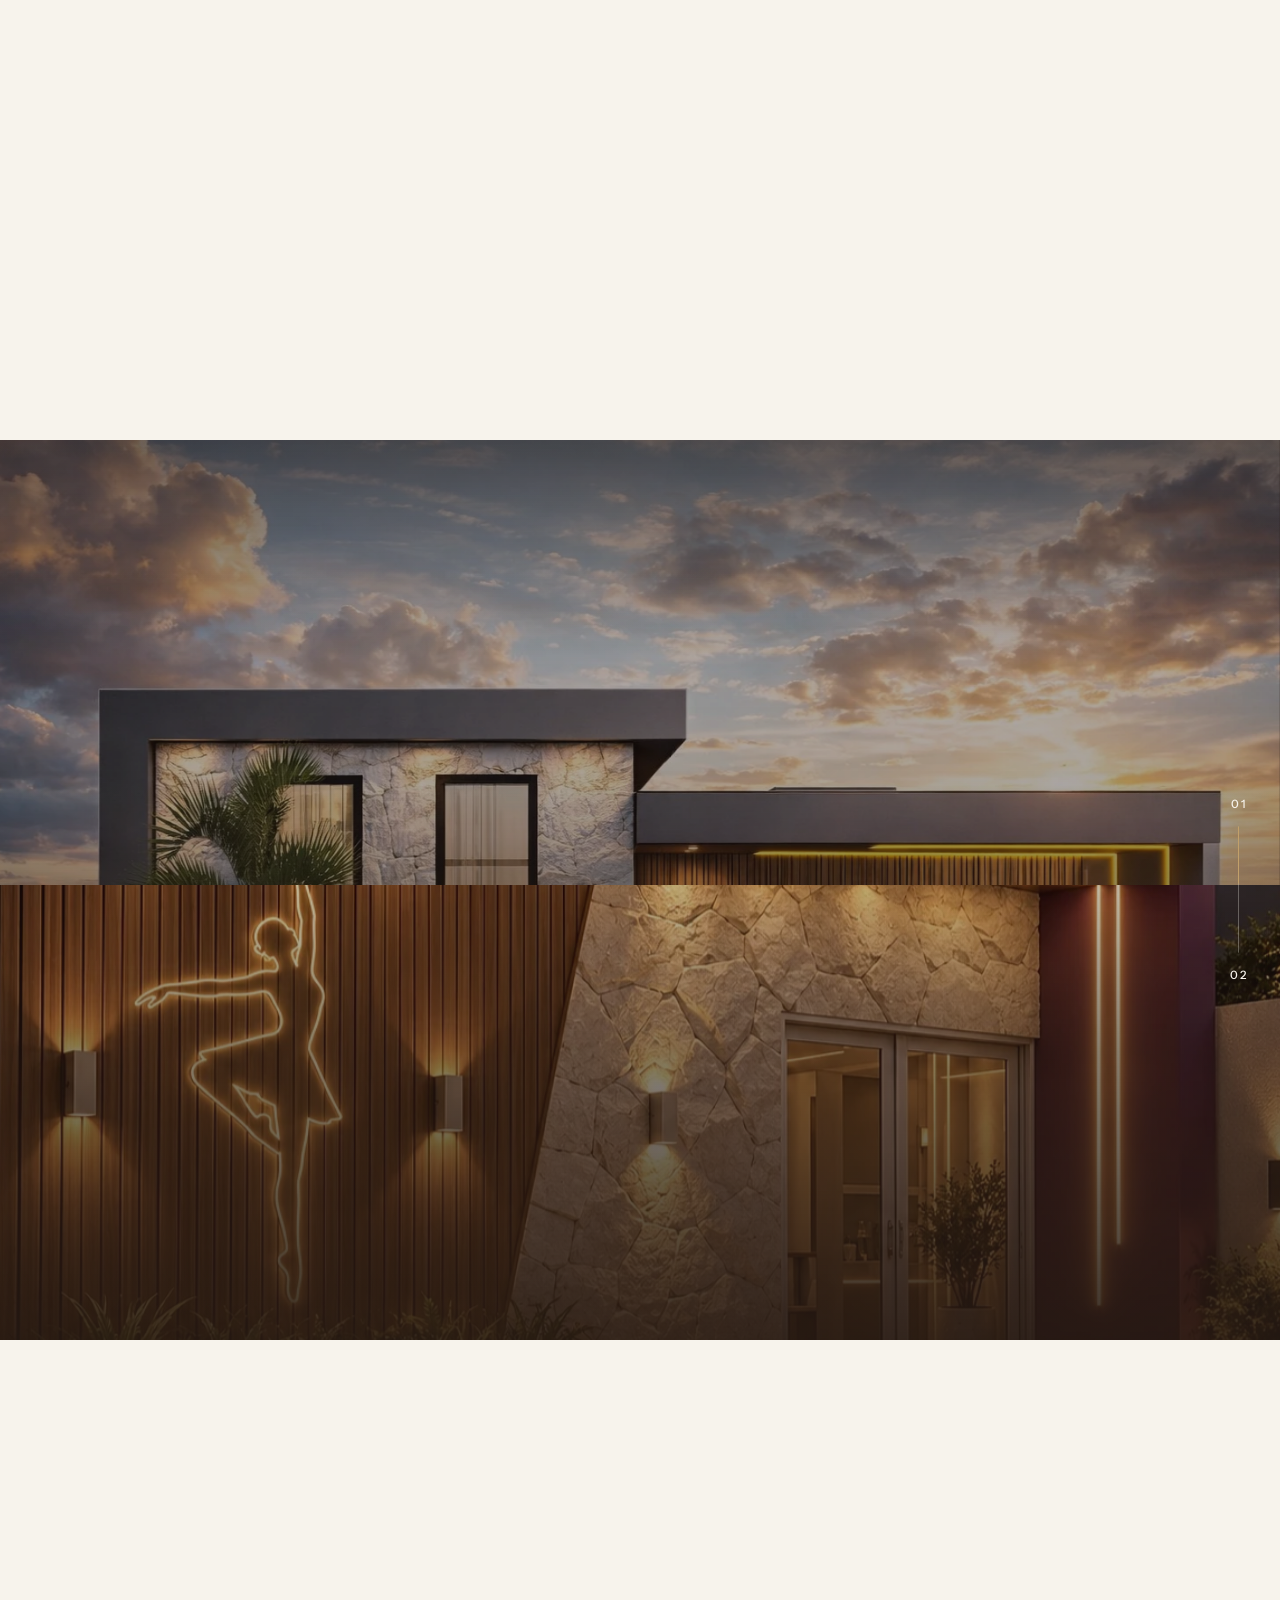
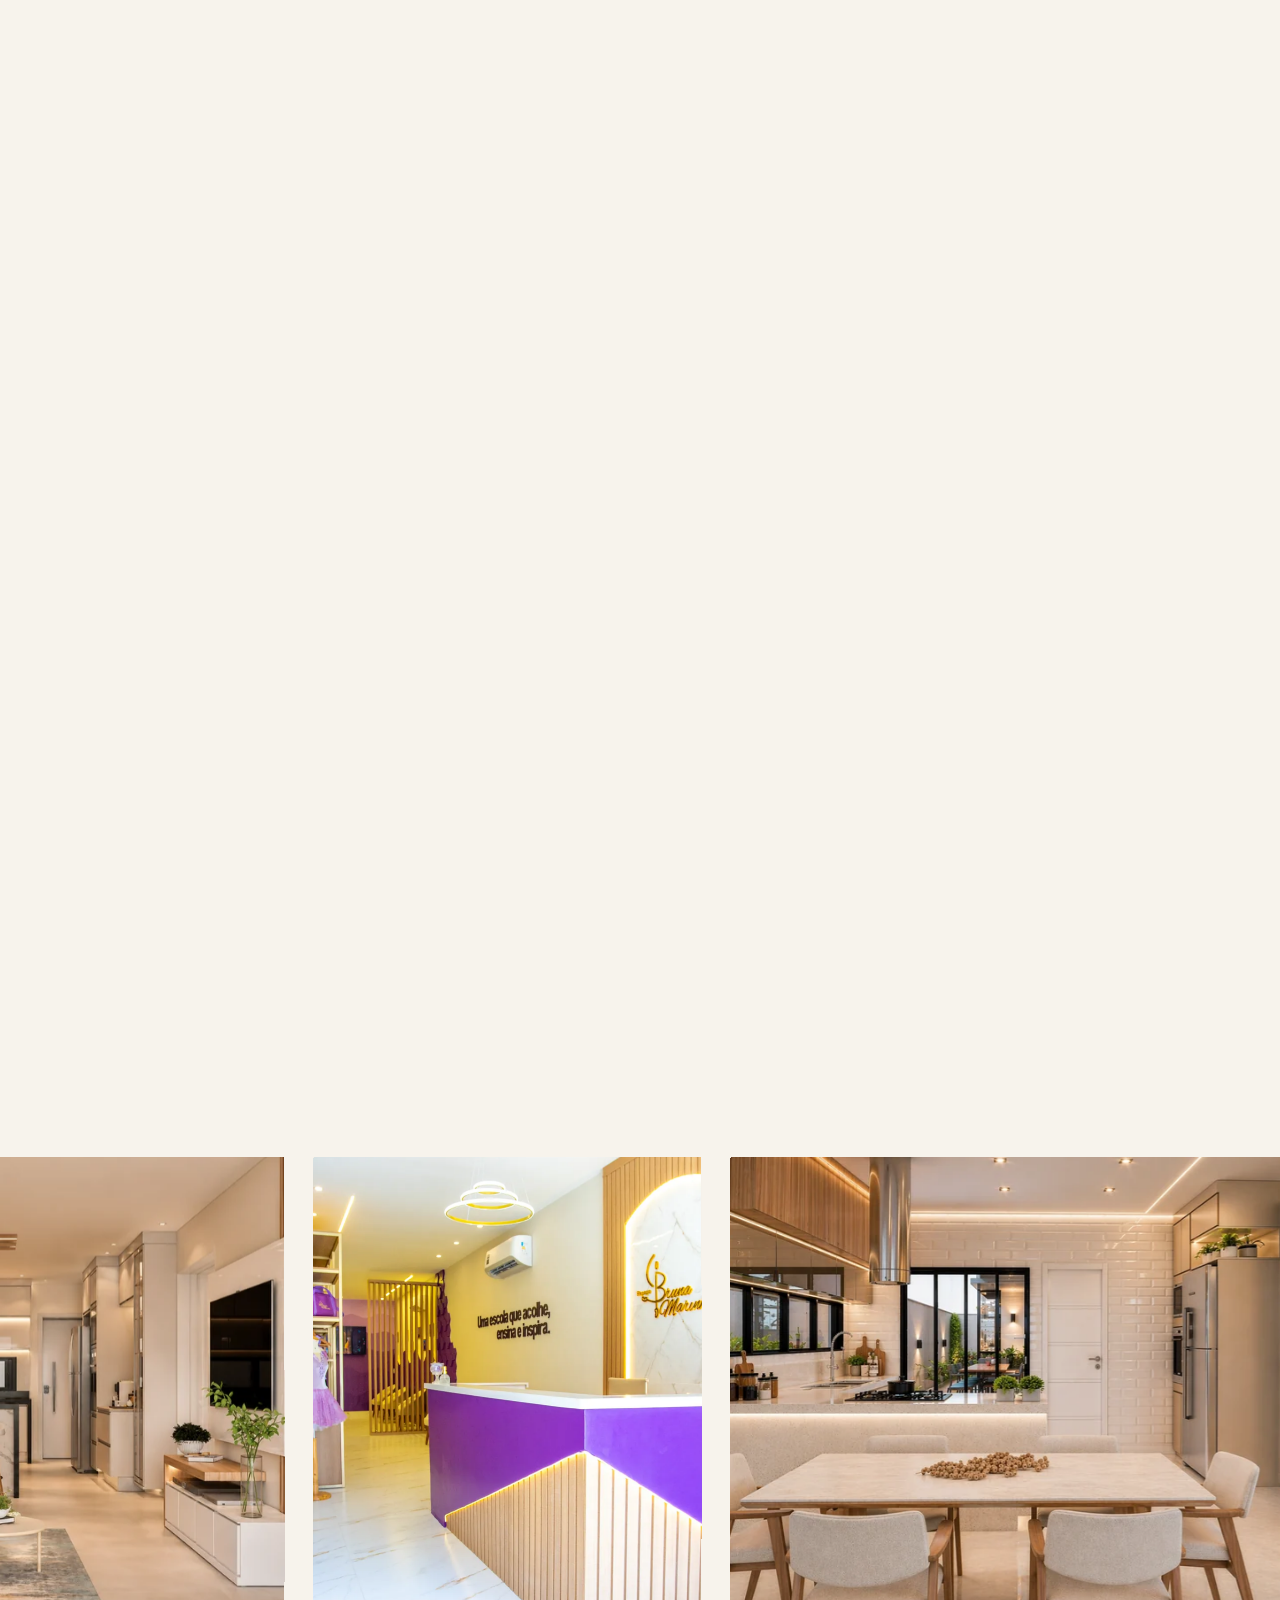
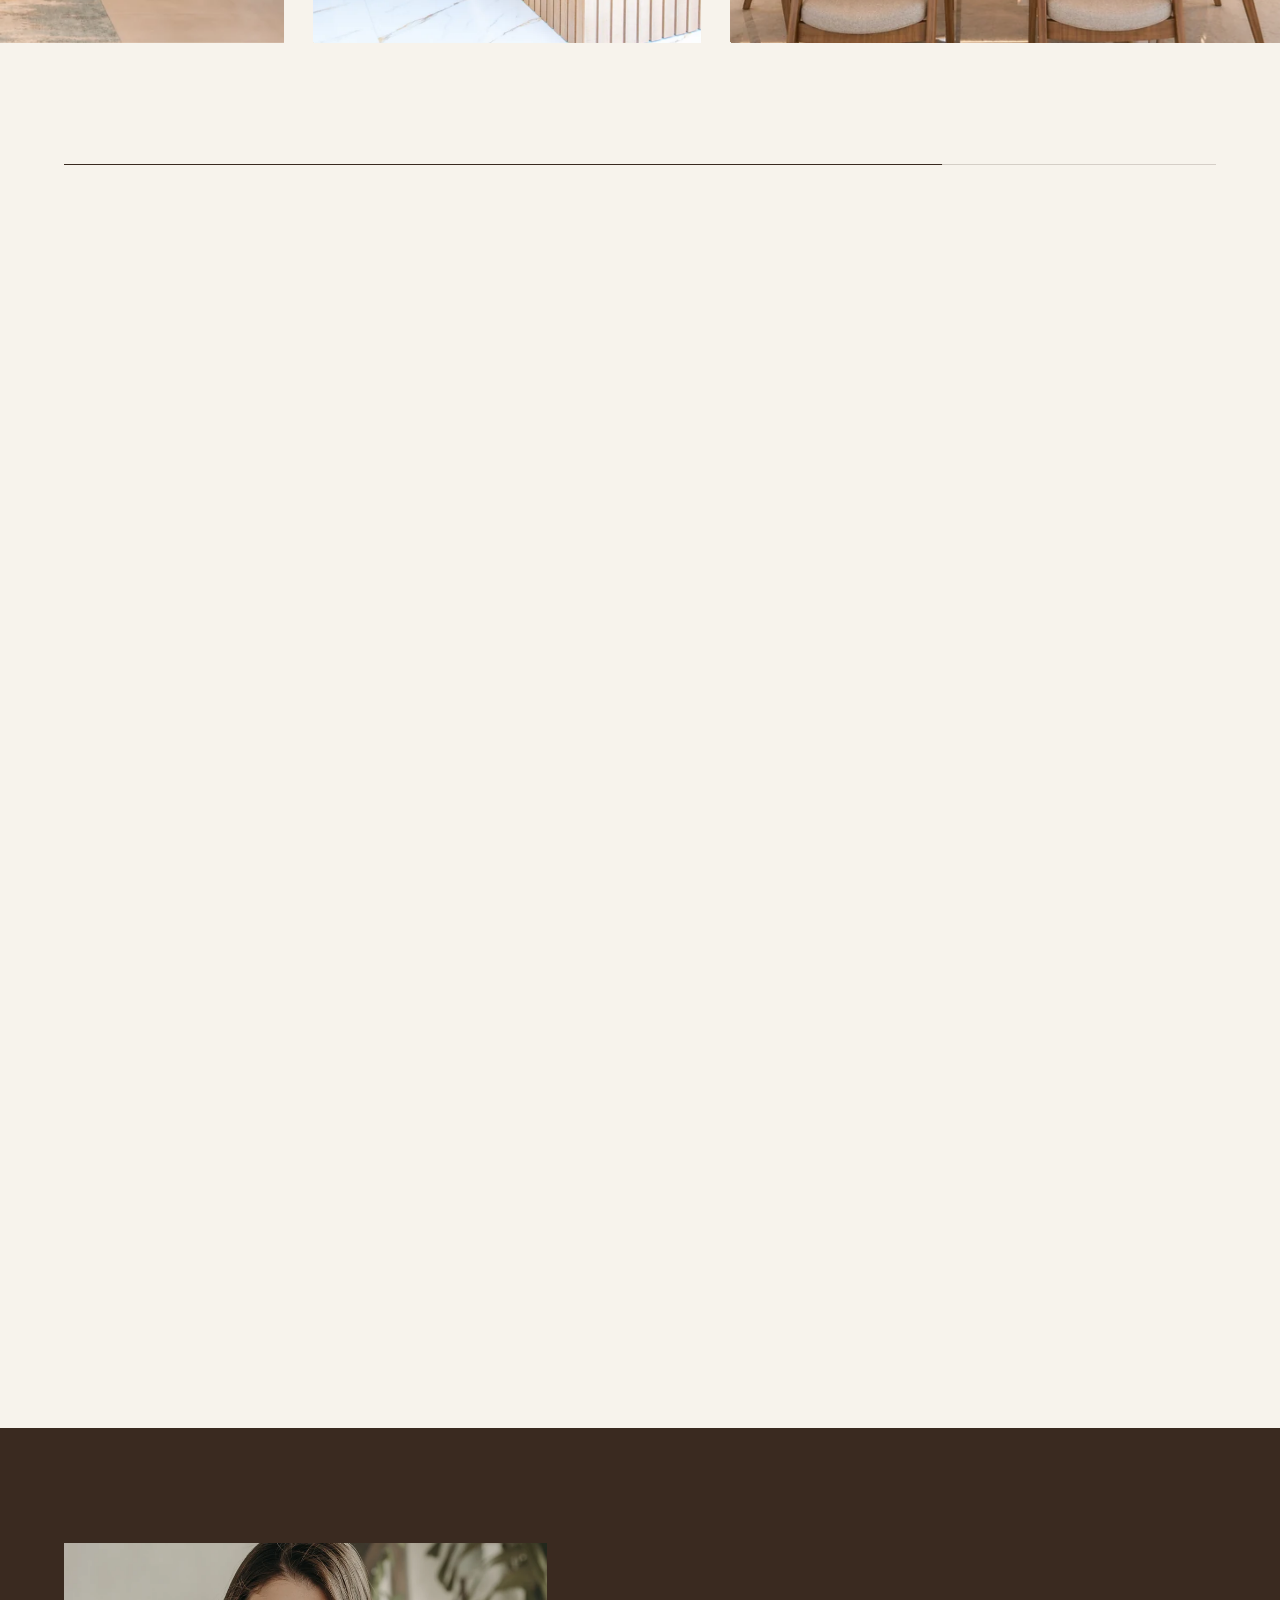
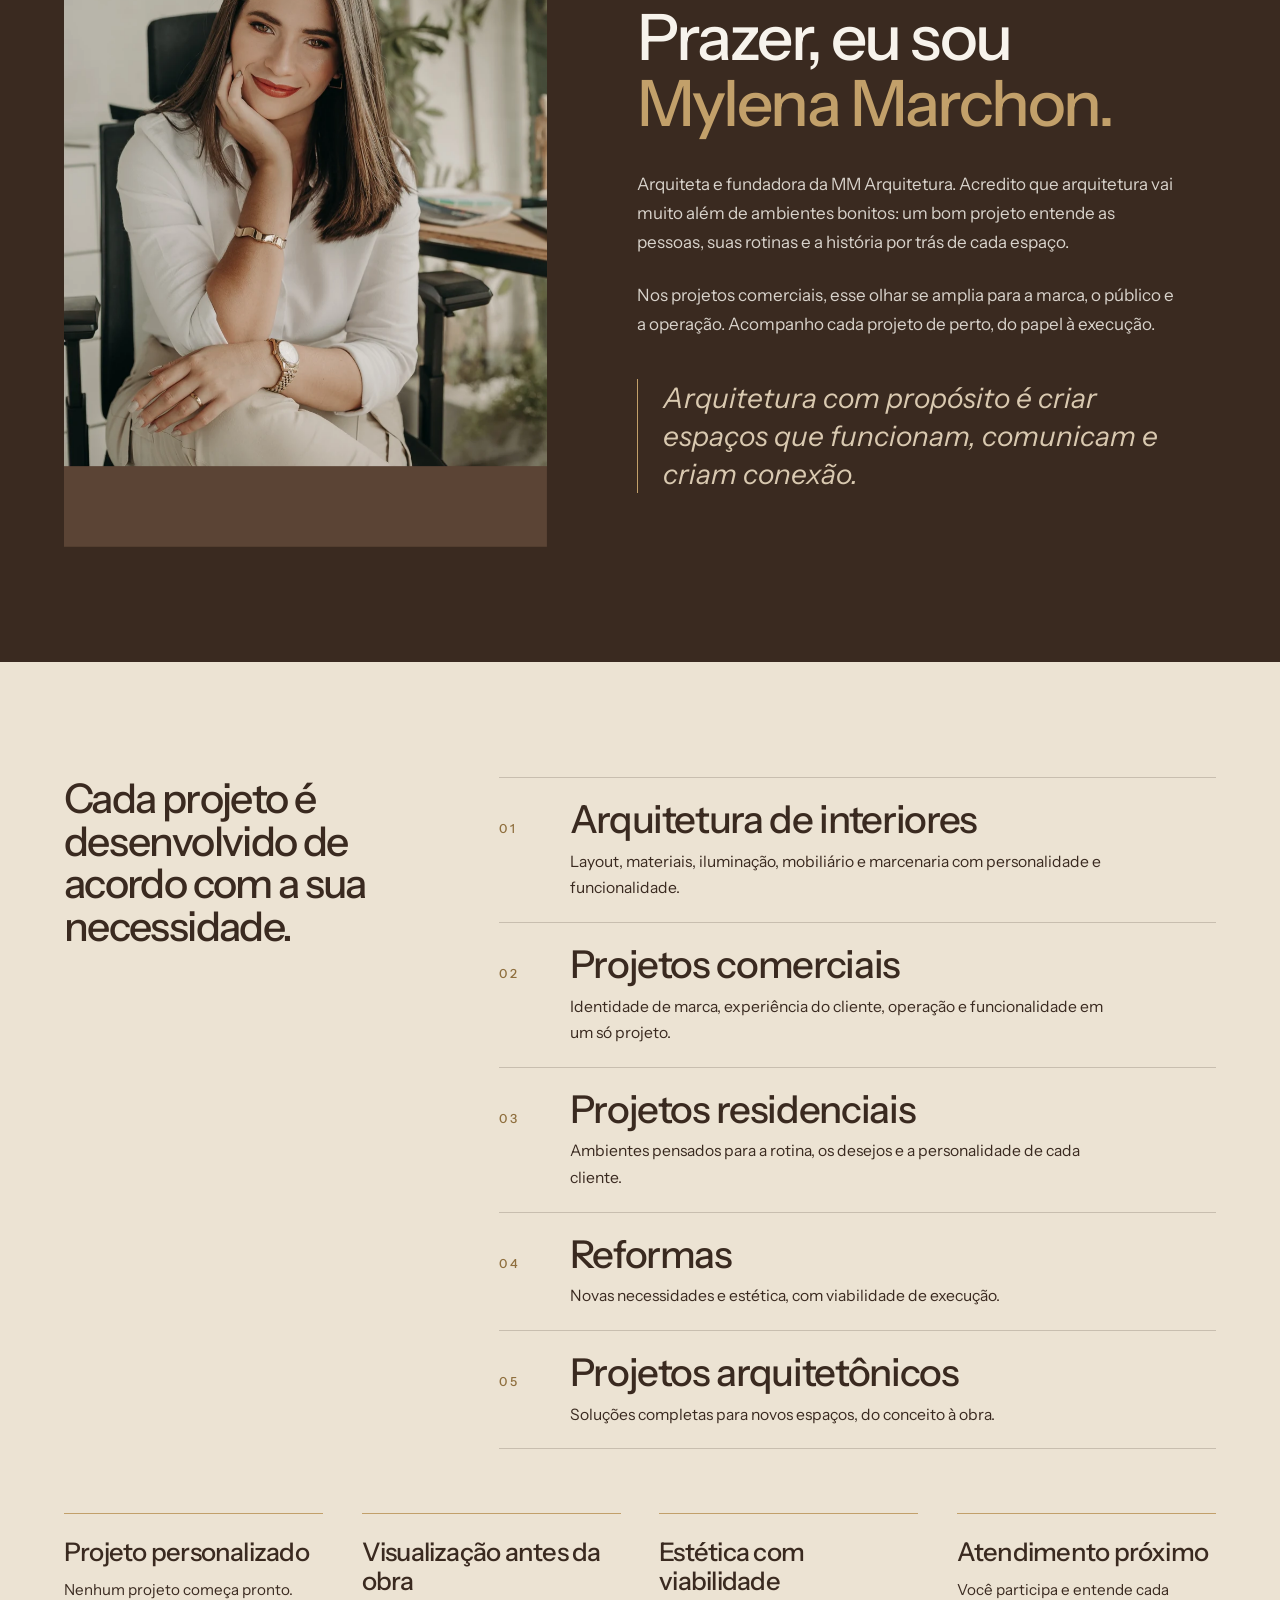
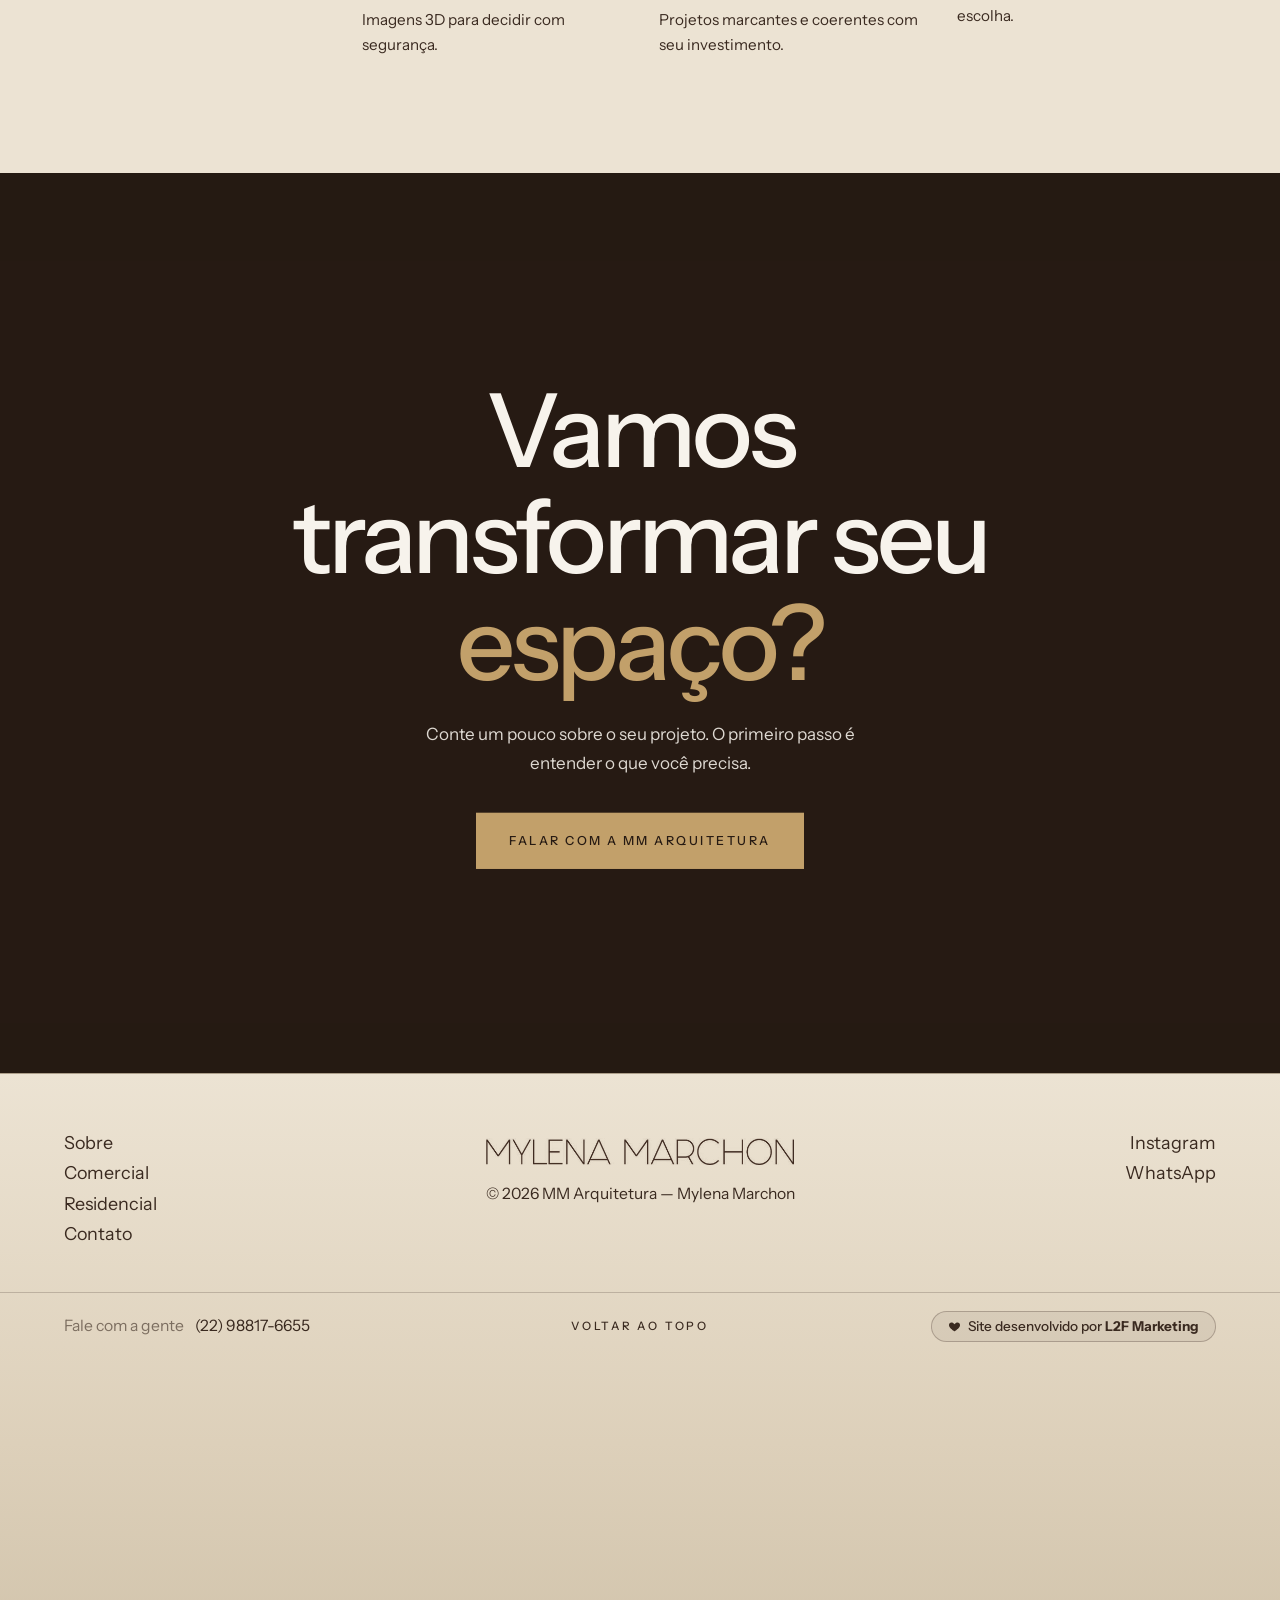
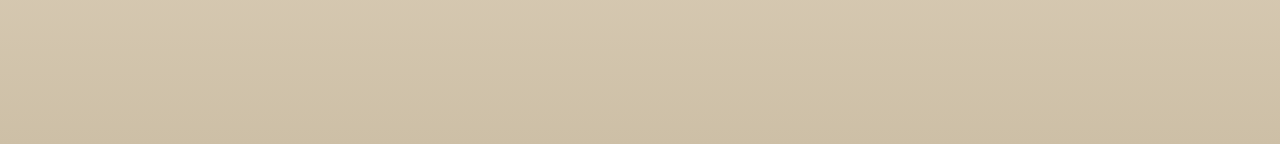
==== commit d564d799: "Crédito "Site desenvolvido por L2F Marketing" no rodapé Adiciona o link da L2F Marketing na barra do" ====
--- a/index.html
+++ b/index.html
@@ -254,6 +254,7 @@
     <div class="foot__bar">
       <p class="foot__call"><span>Fale com a gente</span> <a href="https://wa.me/5522988176655" target="_blank" rel="noopener">(22) 98817-6655</a></p>
       <a class="foot__top" href="#">Voltar ao topo</a>
+      <a class="footer-credit-link" href="https://l2fmarketing.com.br/" target="_blank" rel="noopener"><svg aria-hidden="true" focusable="false" viewBox="0 0 24 24" fill="currentColor"><path d="M12 21s-7.5-4.6-9.6-9.2C.8 8.3 2.7 4.5 6.4 4.5c2.1 0 3.8 1.1 5.6 3.2 1.8-2.1 3.5-3.2 5.6-3.2 3.7 0 5.6 3.8 4 7.3C19.5 16.4 12 21 12 21z"/></svg><span>Site desenvolvido por <strong>L2F Marketing</strong></span></a>
     </div>
     <div class="foot__sketch" data-sketch><svg class="sk" viewBox="0 0 1900 520" preserveAspectRatio="xMidYMax slice" aria-hidden="true" focusable="false"><path class="s" pathLength="1" style="--d:0.00s" d="M0 460 C180 448 420 464 700 454 S1180 446 1440 458 S1760 450 1900 456"/><path class="l" pathLength="1" style="--d:0.03s" d="M0 478 C260 468 560 482 900 472 S1500 478 1900 470"/><path class="s" pathLength="1" style="--d:0.05s" d="M331.4 167.9 Q554.8 162.2 780.0 156.3"/><path class="s" pathLength="1" style="--d:0.08s" d="M326.4 182.9 Q554.7 176.0 784.7 169.4"/><path class="s" pathLength="1" style="--d:0.10s" d="M786.6 168.5 Q786.4 178.2 791.5 185.5"/><path class="s" pathLength="1" style="--d:0.13s" d="M324.9 180.4 Q328.6 175.5 330.1 166.6"/><path class="s" pathLength="1" style="--d:0.16s" d="M370.5 181.9 Q370.8 316.0 371.8 453.1"/><path class="s" pathLength="1" style="--d:0.18s" d="M752.0 182.5 Q752.1 317.6 751.9 451.3"/><path class="l" pathLength="1" style="--d:0.21s" d="M373.1 232.7 Q564.0 230.0 751.4 223.1"/><path class="s" pathLength="1" style="--d:0.23s" d="M419.4 194.8 L700.7 189.7 L701.0 219.7 L421.3 227.0 L418.6 195.2"/><path class="l" pathLength="1" style="--d:0.26s" d="M471.0 196.8 Q471.6 210.4 469.1 224.3"/><path class="l" pathLength="1" style="--d:0.29s" d="M519.2 196.7 Q521.1 209.6 520.9 224.5"/><path class="l" pathLength="1" style="--d:0.31s" d="M569.2 196.1 Q568.5 209.5 570.6 223.4"/><path class="l" pathLength="1" style="--d:0.34s" d="M619.4 197.5 Q620.2 210.3 619.3 224.3"/><path class="l" pathLength="1" style="--d:0.37s" d="M664.4 196.5 Q663.5 210.2 665.9 224.6"/><path class="h" pathLength="1" style="--d:0.39s" d="M429.4 223.8 Q440.6 211.3 452.7 197.3"/><path class="h" pathLength="1" style="--d:0.42s" d="M459.4 223.5 Q470.2 211.5 482.5 196.7"/><path class="h" pathLength="1" style="--d:0.44s" d="M489.2 224.2 Q500.6 209.6 511.5 197.2"/><path class="h" pathLength="1" style="--d:0.47s" d="M520.9 224.0 Q530.7 210.4 542.1 197.7"/><path class="h" pathLength="1" style="--d:0.50s" d="M550.8 224.6 Q560.4 209.8 571.5 196.4"/><path class="h" pathLength="1" style="--d:0.52s" d="M579.4 224.9 Q591.5 211.4 602.8 197.2"/><path class="h" pathLength="1" style="--d:0.55s" d="M609.1 224.9 Q620.8 209.7 631.5 197.4"/><path class="h" pathLength="1" style="--d:0.57s" d="M640.2 223.6 Q650.5 211.1 661.4 197.4"/><path class="h" pathLength="1" style="--d:0.60s" d="M670.1 224.7 Q680.1 210.0 692.2 196.6"/><path class="s" pathLength="1" style="--d:0.63s" d="M411.2 261.2 L714.6 255.4 L715.8 442.8 L409.1 443.6 L410.2 261.0"/><path class="l" pathLength="1" style="--d:0.65s" d="M463.0 260.3 Q461.4 353.6 462.4 444.2"/><path class="l" pathLength="1" style="--d:0.68s" d="M513.0 260.8 Q512.6 350.1 514.4 444.9"/><path class="l" pathLength="1" style="--d:0.70s" d="M566.0 260.5 Q564.1 352.5 565.6 445.0"/><path class="l" pathLength="1" style="--d:0.73s" d="M618.5 260.8 Q616.3 352.2 618.5 444.4"/><path class="l" pathLength="1" style="--d:0.76s" d="M667.7 260.4 Q669.2 353.7 668.8 444.7"/><path class="l" pathLength="1" style="--d:0.78s" d="M411.2 332.2 Q562.7 330.2 716.4 325.6"/><path class="h" pathLength="1" style="--d:0.81s" d="M419.2 332.3 Q429.2 300.2 439.0 268.8"/><path class="h" pathLength="1" style="--d:0.83s" d="M442.5 332.2 Q451.5 299.8 459.9 268.7"/><path class="h" pathLength="1" style="--d:0.86s" d="M463.1 332.2 Q472.2 300.5 482.0 267.5"/><path class="h" pathLength="1" style="--d:0.89s" d="M486.2 332.8 Q495.4 300.0 503.5 267.0"/><path class="h" pathLength="1" style="--d:0.91s" d="M507.4 331.3 Q516.6 300.4 526.8 268.3"/><path class="h" pathLength="1" style="--d:0.94s" d="M529.7 332.3 Q538.9 300.8 547.4 267.9"/><path class="h" pathLength="1" style="--d:0.97s" d="M552.8 331.8 Q561.6 300.8 570.2 267.6"/><path class="h" pathLength="1" style="--d:0.99s" d="M574.7 332.7 Q582.3 300.0 592.4 268.9"/><path class="h" pathLength="1" style="--d:1.02s" d="M595.9 331.6 Q604.6 299.3 613.4 267.8"/><path class="h" pathLength="1" style="--d:1.04s" d="M617.6 332.7 Q627.3 300.0 637.0 267.9"/><path class="h" pathLength="1" style="--d:1.07s" d="M640.7 331.1 Q648.1 299.1 658.4 268.1"/><path class="h" pathLength="1" style="--d:1.10s" d="M661.0 331.3 Q670.6 300.6 679.9 267.0"/><path class="h" pathLength="1" style="--d:1.12s" d="M683.3 331.1 Q693.7 299.5 702.3 267.9"/><path class="h" pathLength="1" style="--d:1.15s" d="M706.6 332.9 Q715.3 300.3 724.4 267.4"/><path class="h" pathLength="1" style="--d:1.17s" d="M419.0 441.9 Q432.0 390.4 444.4 339.4"/><path class="h" pathLength="1" style="--d:1.20s" d="M458.4 442.0 Q469.5 390.7 482.2 340.5"/><path class="h" pathLength="1" style="--d:1.23s" d="M496.8 441.2 Q507.8 391.6 520.9 340.4"/><path class="h" pathLength="1" style="--d:1.25s" d="M534.3 442.8 Q545.3 390.9 557.8 340.1"/><path class="h" pathLength="1" style="--d:1.28s" d="M572.9 441.9 Q584.8 391.6 596.3 339.4"/><path class="h" pathLength="1" style="--d:1.30s" d="M610.3 442.4 Q622.4 391.6 633.4 340.8"/><path class="h" pathLength="1" style="--d:1.33s" d="M648.1 442.6 Q661.0 392.0 671.6 340.8"/><path class="h" pathLength="1" style="--d:1.36s" d="M685.2 441.9 Q698.7 390.7 710.1 340.5"/><path class="s" pathLength="1" style="--d:1.38s" d="M724.0 298.7 L744.9 296.8 L744.8 445.1 L723.5 446.8 L723.0 299.0"/><path class="l" pathLength="1" style="--d:1.41s" d="M738.4 372.2 Q738.1 382.9 738.5 392.0"/><path class="s" pathLength="1" style="--d:1.43s" d="M751.1 290.1 Q967.8 283.3 1179.3 280.7"/><path class="l" pathLength="1" style="--d:1.46s" d="M753.1 304.2 Q964.6 299.1 1175.4 293.6"/><path class="s" pathLength="1" style="--d:1.49s" d="M791.1 293.5 Q792.3 370.8 791.5 452.2"/><path class="s" pathLength="1" style="--d:1.51s" d="M880.3 290.5 Q879.5 372.0 880.3 452.1"/><path class="s" pathLength="1" style="--d:1.54s" d="M970.0 292.6 Q971.0 372.3 968.2 452.1"/><path class="s" pathLength="1" style="--d:1.57s" d="M1059.3 291.9 Q1061.7 373.7 1058.5 451.8"/><path class="s" pathLength="1" style="--d:1.59s" d="M1149.4 291.0 Q1152.2 371.9 1151.6 453.4"/><path class="l" pathLength="1" style="--d:1.62s" d="M765.2 283.5 Q767.6 276.3 769.6 268.3"/><path class="l" pathLength="1" style="--d:1.64s" d="M785.2 282.9 Q786.8 275.4 789.4 266.9"/><path class="l" pathLength="1" style="--d:1.67s" d="M803.5 283.1 Q806.0 274.8 807.9 266.9"/><path class="l" pathLength="1" style="--d:1.70s" d="M822.5 282.2 Q824.9 274.7 827.2 266.9"/><path class="l" pathLength="1" style="--d:1.72s" d="M842.2 282.8 Q844.0 274.6 845.6 266.6"/><path class="l" pathLength="1" style="--d:1.75s" d="M860.7 281.5 Q863.4 274.2 865.7 265.3"/><path class="l" pathLength="1" style="--d:1.77s" d="M879.4 280.9 Q882.6 273.8 884.4 264.9"/><path class="l" pathLength="1" style="--d:1.80s" d="M898.9 281.3 Q900.5 273.2 902.4 264.7"/><path class="l" pathLength="1" style="--d:1.83s" d="M917.5 280.7 Q920.2 271.8 922.7 265.1"/><path class="l" pathLength="1" style="--d:1.85s" d="M937.4 280.0 Q938.5 272.0 941.3 263.5"/><path class="l" pathLength="1" style="--d:1.88s" d="M955.3 279.6 Q957.5 271.0 960.0 263.6"/><path class="l" pathLength="1" style="--d:1.90s" d="M974.5 279.6 Q976.6 270.7 979.8 263.7"/><path class="l" pathLength="1" style="--d:1.93s" d="M994.7 278.5 Q995.5 270.1 998.4 262.3"/><path class="l" pathLength="1" style="--d:1.96s" d="M1012.9 278.3 Q1015.0 270.2 1016.2 262.5"/><path class="l" pathLength="1" style="--d:1.98s" d="M1031.9 278.1 Q1034.4 269.3 1035.8 261.2"/><path class="l" pathLength="1" style="--d:2.01s" d="M1050.2 277.9 Q1052.6 269.3 1055.5 261.6"/><path class="l" pathLength="1" style="--d:2.03s" d="M1069.8 277.0 Q1072.4 269.0 1074.0 261.6"/><path class="l" pathLength="1" style="--d:2.06s" d="M1089.7 276.7 Q1091.4 268.1 1093.4 260.9"/><path class="l" pathLength="1" style="--d:2.09s" d="M1108.6 276.2 Q1109.9 268.4 1112.4 260.3"/><path class="l" pathLength="1" style="--d:2.11s" d="M1126.3 275.2 Q1128.9 267.7 1131.0 258.7"/><path class="l" pathLength="1" style="--d:2.14s" d="M1146.2 274.6 Q1147.8 267.2 1150.7 259.3"/><path class="l" pathLength="1" style="--d:2.17s" d="M1165.1 274.6 Q1166.8 266.7 1168.8 259.3"/><path class="s" pathLength="1" style="--d:2.19s" d="M752.8 269.5 Q967.6 263.8 1180.5 258.4"/><path class="l" pathLength="1" style="--d:2.22s" d="M1180.7 451.3 L1199.7 460.7 L1329.1 459.7"/><path class="l" pathLength="1" style="--d:2.24s" d="M1187.3 454.2 Q1221.4 453.0 1260.0 455.5"/><path class="l" pathLength="1" style="--d:2.27s" d="M1192.4 459.0 Q1233.3 460.0 1272.6 458.3"/><path class="l" pathLength="1" style="--d:2.30s" d="M1199.4 460.9 Q1244.0 460.2 1287.9 460.9"/><path class="l" pathLength="1" style="--d:2.32s" d="M1202.6 467.4 Q1253.0 466.4 1301.7 466.1"/><path class="s" pathLength="1" style="--d:2.35s" d="M214 458 C217.6 358.0 235.6 283.0 232 208"/><path class="l" pathLength="1" style="--d:2.37s" d="M221 458 C224.6 358.0 242.6 283.0 237 212"/><path class="s" pathLength="1" style="--d:2.40s" d="M232 208 Q152.0 189.7 105.2 270.7"/><path class="l" pathLength="1" style="--d:2.43s" d="M232 210 Q160.0 199.7 101.2 276.7"/><path class="s" pathLength="1" style="--d:2.45s" d="M232 208 Q163.0 174.8 119.0 261.6"/><path class="l" pathLength="1" style="--d:2.48s" d="M232 210 Q169.9 184.8 115.0 267.6"/><path class="s" pathLength="1" style="--d:2.50s" d="M232 208 Q192.2 164.0 169.1 245.8"/><path class="l" pathLength="1" style="--d:2.53s" d="M232 210 Q196.2 174.0 165.1 251.8"/><path class="s" pathLength="1" style="--d:2.56s" d="M232 208 Q232.0 160.0 234.6 234.0"/><path class="l" pathLength="1" style="--d:2.58s" d="M232 210 Q232.0 170.0 230.6 240.0"/><path class="s" pathLength="1" style="--d:2.61s" d="M232 208 Q271.8 164.0 289.8 245.5"/><path class="l" pathLength="1" style="--d:2.63s" d="M232 210 Q267.8 174.0 285.8 251.5"/><path class="s" pathLength="1" style="--d:2.66s" d="M232 208 Q301.0 174.8 336.9 256.6"/><path class="l" pathLength="1" style="--d:2.69s" d="M232 210 Q294.1 184.8 332.9 262.6"/><path class="s" pathLength="1" style="--d:2.71s" d="M232 208 Q312.0 189.7 363.0 270.9"/><path class="l" pathLength="1" style="--d:2.74s" d="M232 210 Q304.0 199.7 359.0 276.9"/><path class="l" pathLength="1" style="--d:2.77s" d="M212.5 416.9 Q217.9 415.6 222.5 413.8"/><path class="l" pathLength="1" style="--d:2.79s" d="M213.0 375.2 Q217.9 373.6 221.7 372.7"/><path class="l" pathLength="1" style="--d:2.82s" d="M213.0 333.6 Q217.9 332.2 222.4 331.1"/><path class="l" pathLength="1" style="--d:2.84s" d="M212.9 291.0 Q217.1 290.5 221.5 289.4"/><path class="l" pathLength="1" style="--d:2.87s" d="M213.2 249.6 Q217.1 248.6 221.7 247.8"/><path class="s" pathLength="1" style="--d:2.90s" d="M1330 456 C1325.6 340.0 1303.6 253.0 1308 166"/><path class="l" pathLength="1" style="--d:2.92s" d="M1337 456 C1332.6 340.0 1310.6 253.0 1313 170"/><path class="s" pathLength="1" style="--d:2.95s" d="M1308 166 Q1215.2 147.6 1158.6 232.8"/><path class="l" pathLength="1" style="--d:2.97s" d="M1308 168 Q1224.5 157.6 1154.6 238.8"/><path class="s" pathLength="1" style="--d:3.00s" d="M1308 166 Q1228.0 130.4 1180.3 223.0"/><path class="l" pathLength="1" style="--d:3.03s" d="M1308 168 Q1236.0 140.4 1176.3 229.0"/><path class="s" pathLength="1" style="--d:3.05s" d="M1308 166 Q1261.9 117.8 1239.7 208.3"/><path class="l" pathLength="1" style="--d:3.08s" d="M1308 168 Q1266.5 127.8 1235.7 214.3"/><path class="s" pathLength="1" style="--d:3.10s" d="M1308 166 Q1308.0 113.2 1304.9 190.1"/><path class="l" pathLength="1" style="--d:3.13s" d="M1308 168 Q1308.0 123.2 1300.9 196.1"/><path class="s" pathLength="1" style="--d:3.16s" d="M1308 166 Q1354.1 117.8 1386.5 208.8"/><path class="l" pathLength="1" style="--d:3.18s" d="M1308 168 Q1349.5 127.8 1382.5 214.8"/><path class="s" pathLength="1" style="--d:3.21s" d="M1308 166 Q1388.0 130.4 1437.5 216.6"/><path class="l" pathLength="1" style="--d:3.23s" d="M1308 168 Q1380.0 140.4 1433.5 222.6"/><path class="s" pathLength="1" style="--d:3.26s" d="M1308 166 Q1400.8 147.6 1453.7 231.9"/><path class="l" pathLength="1" style="--d:3.29s" d="M1308 168 Q1391.5 157.6 1449.7 237.9"/><path class="l" pathLength="1" style="--d:3.31s" d="M1329.2 408.0 Q1333.6 406.8 1337.6 405.4"/><path class="l" pathLength="1" style="--d:3.34s" d="M1329.5 358.8 Q1334.0 358.7 1337.5 357.1"/><path class="l" pathLength="1" style="--d:3.37s" d="M1328.5 311.0 Q1333.4 310.1 1337.5 308.5"/><path class="l" pathLength="1" style="--d:3.39s" d="M1329.2 262.5 Q1333.7 261.7 1338.0 260.3"/><path class="l" pathLength="1" style="--d:3.42s" d="M1329.4 213.8 Q1333.3 213.6 1337.5 212.7"/><path class="s" pathLength="1" style="--d:3.44s" d="M1690 458 C1693.2 366.0 1709.2 297.0 1706 228"/><path class="l" pathLength="1" style="--d:3.47s" d="M1697 458 C1700.2 366.0 1716.2 297.0 1711 232"/><path class="s" pathLength="1" style="--d:3.50s" d="M1706 228 Q1632.4 209.7 1589.7 294.7"/><path class="l" pathLength="1" style="--d:3.52s" d="M1706 230 Q1639.8 219.7 1585.7 300.7"/><path class="s" pathLength="1" style="--d:3.55s" d="M1706 228 Q1642.5 196.0 1601.0 279.2"/><path class="l" pathLength="1" style="--d:3.57s" d="M1706 230 Q1648.9 206.0 1597.0 285.2"/><path class="s" pathLength="1" style="--d:3.60s" d="M1706 228 Q1669.4 186.0 1644.6 271.1"/><path class="l" pathLength="1" style="--d:3.63s" d="M1706 230 Q1673.1 196.0 1640.6 277.1"/><path class="s" pathLength="1" style="--d:3.65s" d="M1706 228 Q1706.0 182.4 1704.4 257.5"/><path class="l" pathLength="1" style="--d:3.68s" d="M1706 230 Q1706.0 192.4 1700.4 263.5"/><path class="s" pathLength="1" style="--d:3.70s" d="M1706 228 Q1742.6 186.0 1770.4 266.3"/><path class="l" pathLength="1" style="--d:3.73s" d="M1706 230 Q1738.9 196.0 1766.4 272.3"/><path class="s" pathLength="1" style="--d:3.76s" d="M1706 228 Q1769.5 196.0 1808.1 282.5"/><path class="l" pathLength="1" style="--d:3.78s" d="M1706 230 Q1763.1 206.0 1804.1 288.5"/><path class="s" pathLength="1" style="--d:3.81s" d="M1706 228 Q1779.6 209.7 1828.8 291.3"/><path class="l" pathLength="1" style="--d:3.83s" d="M1706 230 Q1772.2 219.7 1824.8 297.3"/><path class="l" pathLength="1" style="--d:3.86s" d="M1689.5 419.2 Q1693.4 418.3 1697.5 417.7"/><path class="l" pathLength="1" style="--d:3.89s" d="M1688.8 381.7 Q1693.5 380.5 1697.5 379.0"/><path class="l" pathLength="1" style="--d:3.91s" d="M1688.8 343.3 Q1693.7 341.6 1698.2 340.7"/><path class="l" pathLength="1" style="--d:3.94s" d="M1689.3 304.5 Q1693.1 303.5 1697.5 302.9"/><path class="l" pathLength="1" style="--d:3.97s" d="M1689.5 266.8 Q1693.6 265.8 1697.9 264.7"/><path class="s" pathLength="1" style="--d:3.99s" d="M264 454 Q271.2 423.3 278.4 454 Q285.6 423.1 292.8 454 Q300.0 421.6 307.2 454 Q314.4 412.0 321.6 454 Q328.8 412.7 336.0 454"/><path class="s" pathLength="1" style="--d:4.02s" d="M1200 456 Q1206.0 431.3 1212.0 456 Q1218.0 429.6 1224.0 456 Q1230.0 429.5 1236.0 456 Q1242.0 429.6 1248.0 456 Q1254.0 429.1 1260.0 456"/><path class="s" pathLength="1" style="--d:4.04s" d="M1500 454 Q1508.0 418.2 1516.0 454 Q1524.0 422.1 1532.0 454 Q1540.0 414.7 1548.0 454 Q1556.0 410.1 1564.0 454 Q1572.0 415.2 1580.0 454"/><path class="l" pathLength="1" style="--d:4.07s" d="M30 485.7 l0.4 -6.1"/><path class="l" pathLength="1" style="--d:4.10s" d="M35 485.7 l1.6 -8.4"/><path class="l" pathLength="1" style="--d:4.12s" d="M68 471.3 l-2.9 -8.1"/><path class="l" pathLength="1" style="--d:4.15s" d="M73 471.3 l0.3 -6.8"/><path class="l" pathLength="1" style="--d:4.17s" d="M106 489.1 l0.9 -9.8"/><path class="l" pathLength="1" style="--d:4.20s" d="M111 489.1 l-2.6 -6.7"/><path class="l" pathLength="1" style="--d:4.23s" d="M144 484.5 l-2.5 -5.5"/><path class="l" pathLength="1" style="--d:4.25s" d="M149 484.5 l1.4 -8.5"/><path class="l" pathLength="1" style="--d:4.28s" d="M182 466.2 l0.8 -5.9"/><path class="l" pathLength="1" style="--d:4.30s" d="M187 466.2 l1.5 -7.2"/><path class="l" pathLength="1" style="--d:4.33s" d="M220 470.4 l-1.7 -9.6"/><path class="l" pathLength="1" style="--d:4.36s" d="M225 470.4 l0.1 -7.8"/><path class="l" pathLength="1" style="--d:4.38s" d="M258 474.3 l-1.0 -10.8"/><path class="l" pathLength="1" style="--d:4.41s" d="M263 474.3 l1.0 -6.5"/><path class="l" pathLength="1" style="--d:4.43s" d="M296 478.0 l1.3 -9.2"/><path class="l" pathLength="1" style="--d:4.46s" d="M301 478.0 l2.5 -6.1"/><path class="l" pathLength="1" style="--d:4.49s" d="M1208 485.5 l1.0 -10.1"/><path class="l" pathLength="1" style="--d:4.51s" d="M1213 485.5 l1.8 -8.2"/><path class="l" pathLength="1" style="--d:4.54s" d="M1246 487.1 l2.7 -8.8"/><path class="l" pathLength="1" style="--d:4.57s" d="M1251 487.1 l0.1 -7.6"/><path class="l" pathLength="1" style="--d:4.59s" d="M1284 484.9 l-0.5 -7.5"/><path class="l" pathLength="1" style="--d:4.62s" d="M1289 484.9 l-2.1 -7.7"/><path class="l" pathLength="1" style="--d:4.64s" d="M1322 489.8 l-0.7 -6.0"/><path class="l" pathLength="1" style="--d:4.67s" d="M1327 489.8 l-1.8 -6.1"/><path class="l" pathLength="1" style="--d:4.70s" d="M1360 471.6 l2.8 -5.4"/><path class="l" pathLength="1" style="--d:4.72s" d="M1365 471.6 l-1.1 -4.6"/><path class="l" pathLength="1" style="--d:4.75s" d="M1398 480.8 l1.7 -6.1"/><path class="l" pathLength="1" style="--d:4.77s" d="M1403 480.8 l-2.6 -6.3"/><path class="l" pathLength="1" style="--d:4.80s" d="M1436 479.2 l2.5 -5.2"/><path class="l" pathLength="1" style="--d:4.83s" d="M1441 479.2 l-2.3 -4.9"/><path class="l" pathLength="1" style="--d:4.85s" d="M1474 469.7 l-1.6 -9.3"/><path class="l" pathLength="1" style="--d:4.88s" d="M1479 469.7 l0.6 -5.1"/><path class="l" pathLength="1" style="--d:4.90s" d="M1512 468.8 l-1.3 -6.0"/><path class="l" pathLength="1" style="--d:4.93s" d="M1517 468.8 l1.5 -5.6"/><path class="l" pathLength="1" style="--d:4.96s" d="M1550 478.3 l1.9 -7.9"/><path class="l" pathLength="1" style="--d:4.98s" d="M1555 478.3 l-1.4 -8.4"/><path class="l" pathLength="1" style="--d:5.01s" d="M1588 487.8 l-0.9 -8.3"/><path class="l" pathLength="1" style="--d:5.03s" d="M1593 487.8 l2.7 -6.4"/><path class="l" pathLength="1" style="--d:5.06s" d="M1626 469.7 l-2.7 -10.7"/><path class="l" pathLength="1" style="--d:5.09s" d="M1631 469.7 l1.8 -5.9"/><path class="l" pathLength="1" style="--d:5.11s" d="M1664 477.7 l0.1 -6.6"/><path class="l" pathLength="1" style="--d:5.14s" d="M1669 477.7 l2.9 -7.3"/><path class="l" pathLength="1" style="--d:5.17s" d="M1702 470.2 l-2.9 -7.8"/><path class="l" pathLength="1" style="--d:5.19s" d="M1707 470.2 l-0.8 -8.0"/><path class="l" pathLength="1" style="--d:5.22s" d="M1740 482.5 l0.6 -5.9"/><path class="l" pathLength="1" style="--d:5.24s" d="M1745 482.5 l-2.1 -5.6"/><path class="l" pathLength="1" style="--d:5.27s" d="M1778 470.7 l2.2 -8.1"/><path class="l" pathLength="1" style="--d:5.30s" d="M1783 470.7 l0.8 -9.0"/><path class="l" pathLength="1" style="--d:5.32s" d="M1816 470.9 l0.2 -5.9"/><path class="l" pathLength="1" style="--d:5.35s" d="M1821 470.9 l1.6 -4.0"/><path class="l" pathLength="1" style="--d:5.37s" d="M1854 485.4 l2.1 -9.9"/><path class="l" pathLength="1" style="--d:5.40s" d="M1859 485.4 l-2.5 -5.3"/><path class="l" pathLength="1" style="--d:5.43s" d="M1892 482.6 l-2.4 -7.9"/><path class="l" pathLength="1" style="--d:5.45s" d="M1897 482.6 l-0.2 -8.8"/><path class="s" pathLength="1" style="--d:5.48s" d="M1458.1 389.0 Q1456.8 393.6 1455.4 395.3 Q1454.0 397.1 1452.0 397.6 Q1450.0 398.2 1448.0 397.5 Q1446.1 396.8 1444.6 395.1 Q1443.1 393.4 1442.4 391.2 Q1441.8 389.0 1442.5 386.8 Q1443.2 384.7 1444.6 382.9 Q1446.1 381.2 1448.0 380.7 Q1450.0 380.1 1452.0 380.8 Q1454.1 381.5 1455.5 383.0 Q1456.9 384.5 1457.6 386.8"/><path class="s" pathLength="1" style="--d:5.50s" d="M1450 398.0 L1450.6 422.9"/><path class="s" pathLength="1" style="--d:5.53s" d="M1450 406.0 Q1434 420.0 1430 432.0"/><path class="s" pathLength="1" style="--d:5.56s" d="M1450 406.0 Q1464 420.0 1468 430.0"/><path class="s" pathLength="1" style="--d:5.58s" d="M1450 422.9 L1440 458"/><path class="s" pathLength="1" style="--d:5.61s" d="M1450 422.9 L1460 458"/><path class="s" pathLength="1" style="--d:5.63s" d="M1507.7 383.0 Q1507.0 387.4 1505.5 389.1 Q1504.0 390.8 1502.0 391.6 Q1500.0 392.4 1498.0 391.5 Q1495.9 390.6 1494.5 389.0 Q1493.0 387.4 1492.5 385.2 Q1492.1 383.0 1492.6 380.8 Q1493.2 378.6 1494.6 376.8 Q1496.0 375.1 1498.0 374.7 Q1500.0 374.2 1502.0 374.8 Q1504.1 375.3 1505.6 376.9 Q1507.2 378.5 1507.7 380.7"/><path class="s" pathLength="1" style="--d:5.66s" d="M1500 392.0 L1501.3 421.3"/><path class="s" pathLength="1" style="--d:5.69s" d="M1500 400.0 Q1484 414.0 1480 426.0"/><path class="s" pathLength="1" style="--d:5.71s" d="M1500 400.0 Q1514 414.0 1518 424.0"/><path class="s" pathLength="1" style="--d:5.74s" d="M1500 421.3 L1490 460"/><path class="s" pathLength="1" style="--d:5.77s" d="M1500 421.3 L1510 460"/><path class="s" pathLength="1" style="--d:5.79s" d="M1550 460 q8 -22 28 -20 q16 -2 22 10 M1596 448 l-2 12 M1556 460 l-2 10 M1574 460 l1 10 M1586 456 l4 8 M1546 444 q-6 -8 -2 -14"/><path class="l" pathLength="1" style="--d:5.82s" d="M1500 90 q30 -34 66 -10 q34 -22 62 8 q38 -4 34 22"/><path class="l" pathLength="1" style="--d:5.84s" d="M1620 150 q22 -22 50 -8 q28 -16 48 8"/><path class="l" pathLength="1" style="--d:5.87s" d="M120 120 q20 -22 46 -8 q24 -14 40 8 q26 -2 24 16"/><path class="l" pathLength="1" style="--d:5.90s" d="M930 70 q8 -10 16 0 q8 -10 16 0"/><path class="l" pathLength="1" style="--d:5.92s" d="M980 96 q6 -8 12 0 q6 -8 12 0"/><path class="l" pathLength="1" style="--d:5.95s" d="M330 492 H790 M330 486 v12 M790 486 v12"/><path class="l" pathLength="1" style="--d:5.97s" d="M806 124 V450 M798 124 h16 M798 450 h16"/></svg></div>
   </footer>
--- a/css/style.css
+++ b/css/style.css
@@ -595,6 +595,9 @@
 .foot__call span { opacity: .6; margin-right: .5rem; }
 .foot__top { font-size: .72rem; letter-spacing: .24em; text-transform: uppercase; font-weight: 500; }
 .foot__where { text-align: right; opacity: .65; font-size: .88rem; }
+.footer-credit-link { justify-self: end; display: inline-flex; align-items: center; gap: .45rem; padding: .4rem 1rem; border-radius: 50px; border: 1px solid rgba(58,42,32,.28); background: rgba(58,42,32,.06); font-size: .85rem; font-weight: 500; line-height: 1.2; transition: background .3s var(--ease), border-color .3s var(--ease), color .3s var(--ease); }
+.footer-credit-link svg { width: 13px; height: 13px; flex: none; }
+.footer-credit-link:hover, .footer-credit-link:focus-visible { background: rgba(58,42,32,.12); border-color: var(--gold-deep); }
 
 /* esboço que se desenha em loop (tipo GIF) */
 .foot__sketch { position: relative; height: clamp(220px, 30vw, 460px); pointer-events: none; }
@@ -618,6 +621,7 @@
   .foot__brand { grid-column: 1 / -1; grid-row: 1; order: -1; margin-bottom: .6rem; }
   .foot__bar { grid-template-columns: 1fr; text-align: center; gap: .7rem; }
   .foot__where { text-align: center; }
+  .footer-credit-link { justify-self: center; }
   .foot__sketch { height: clamp(180px, 52vw, 320px); }
 }
 @media (prefers-reduced-motion: reduce) { .js .sk path { animation: none; stroke-dashoffset: 0; } }
